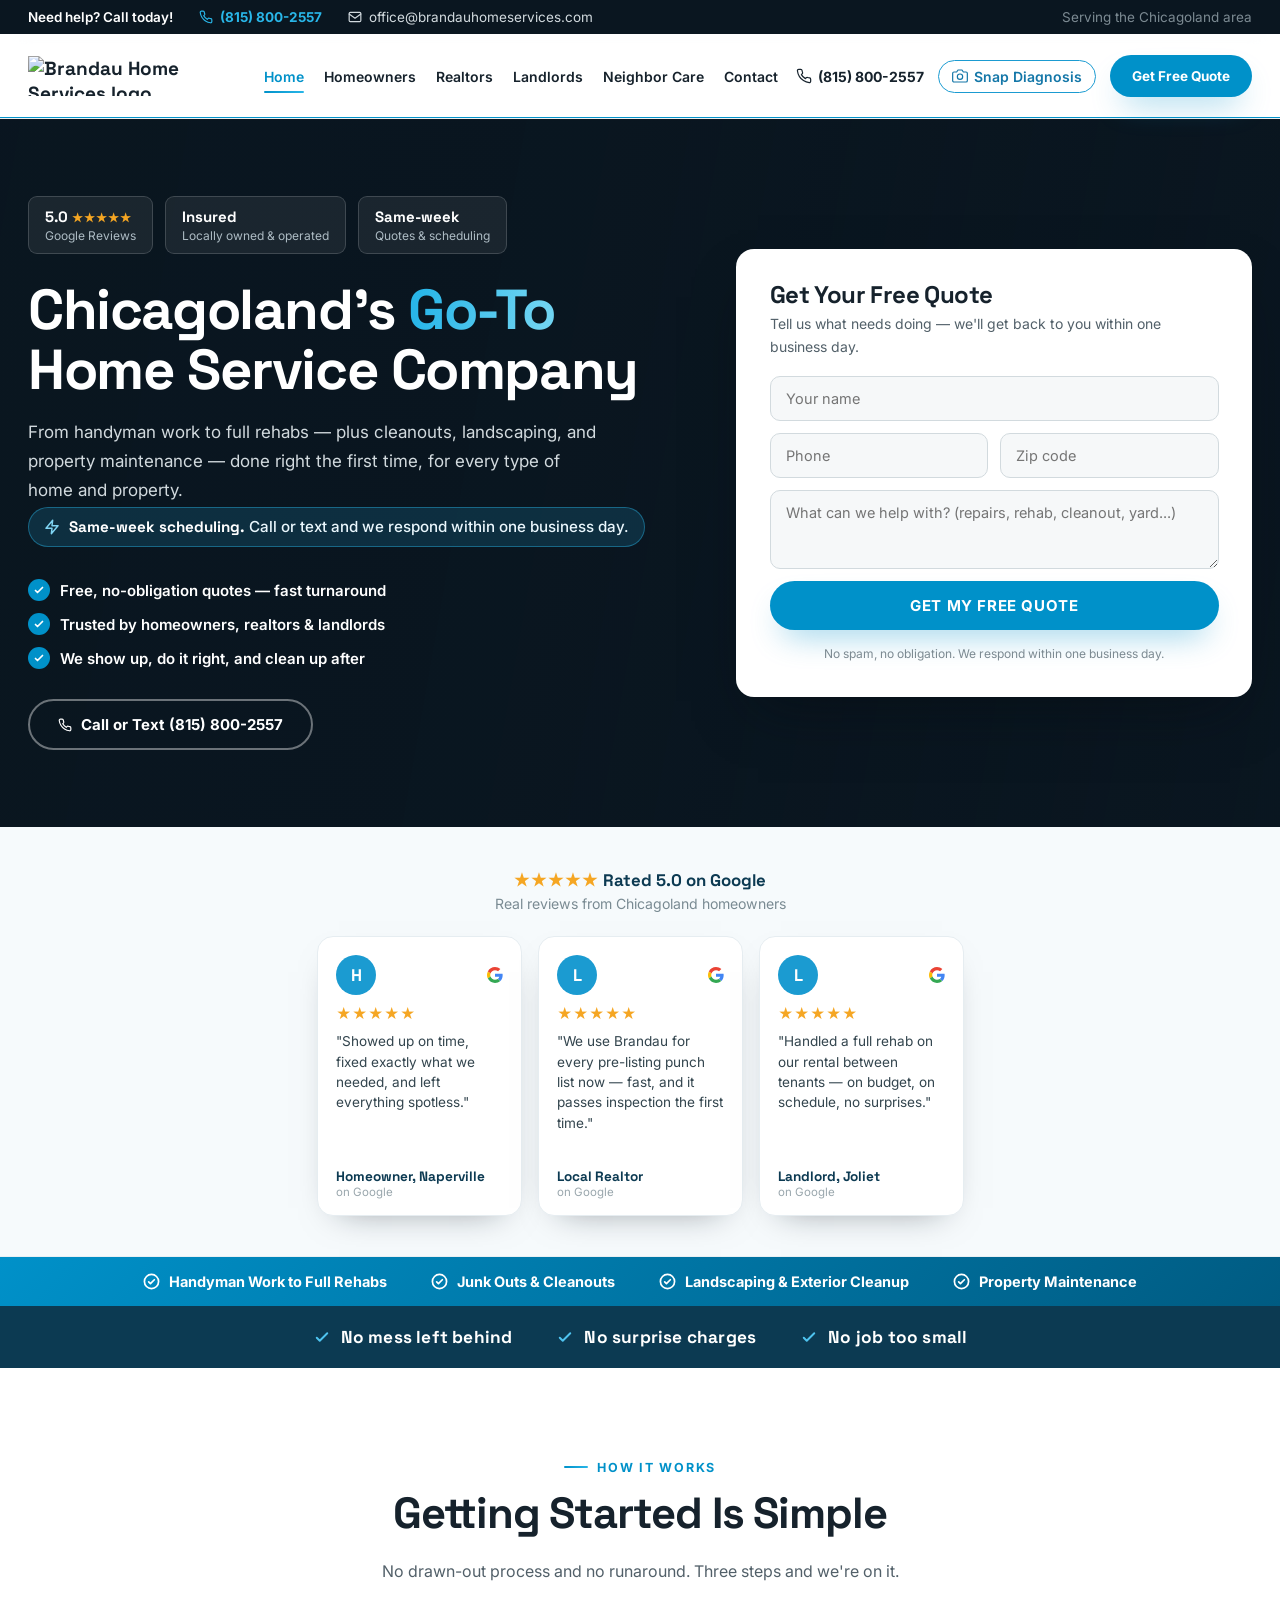
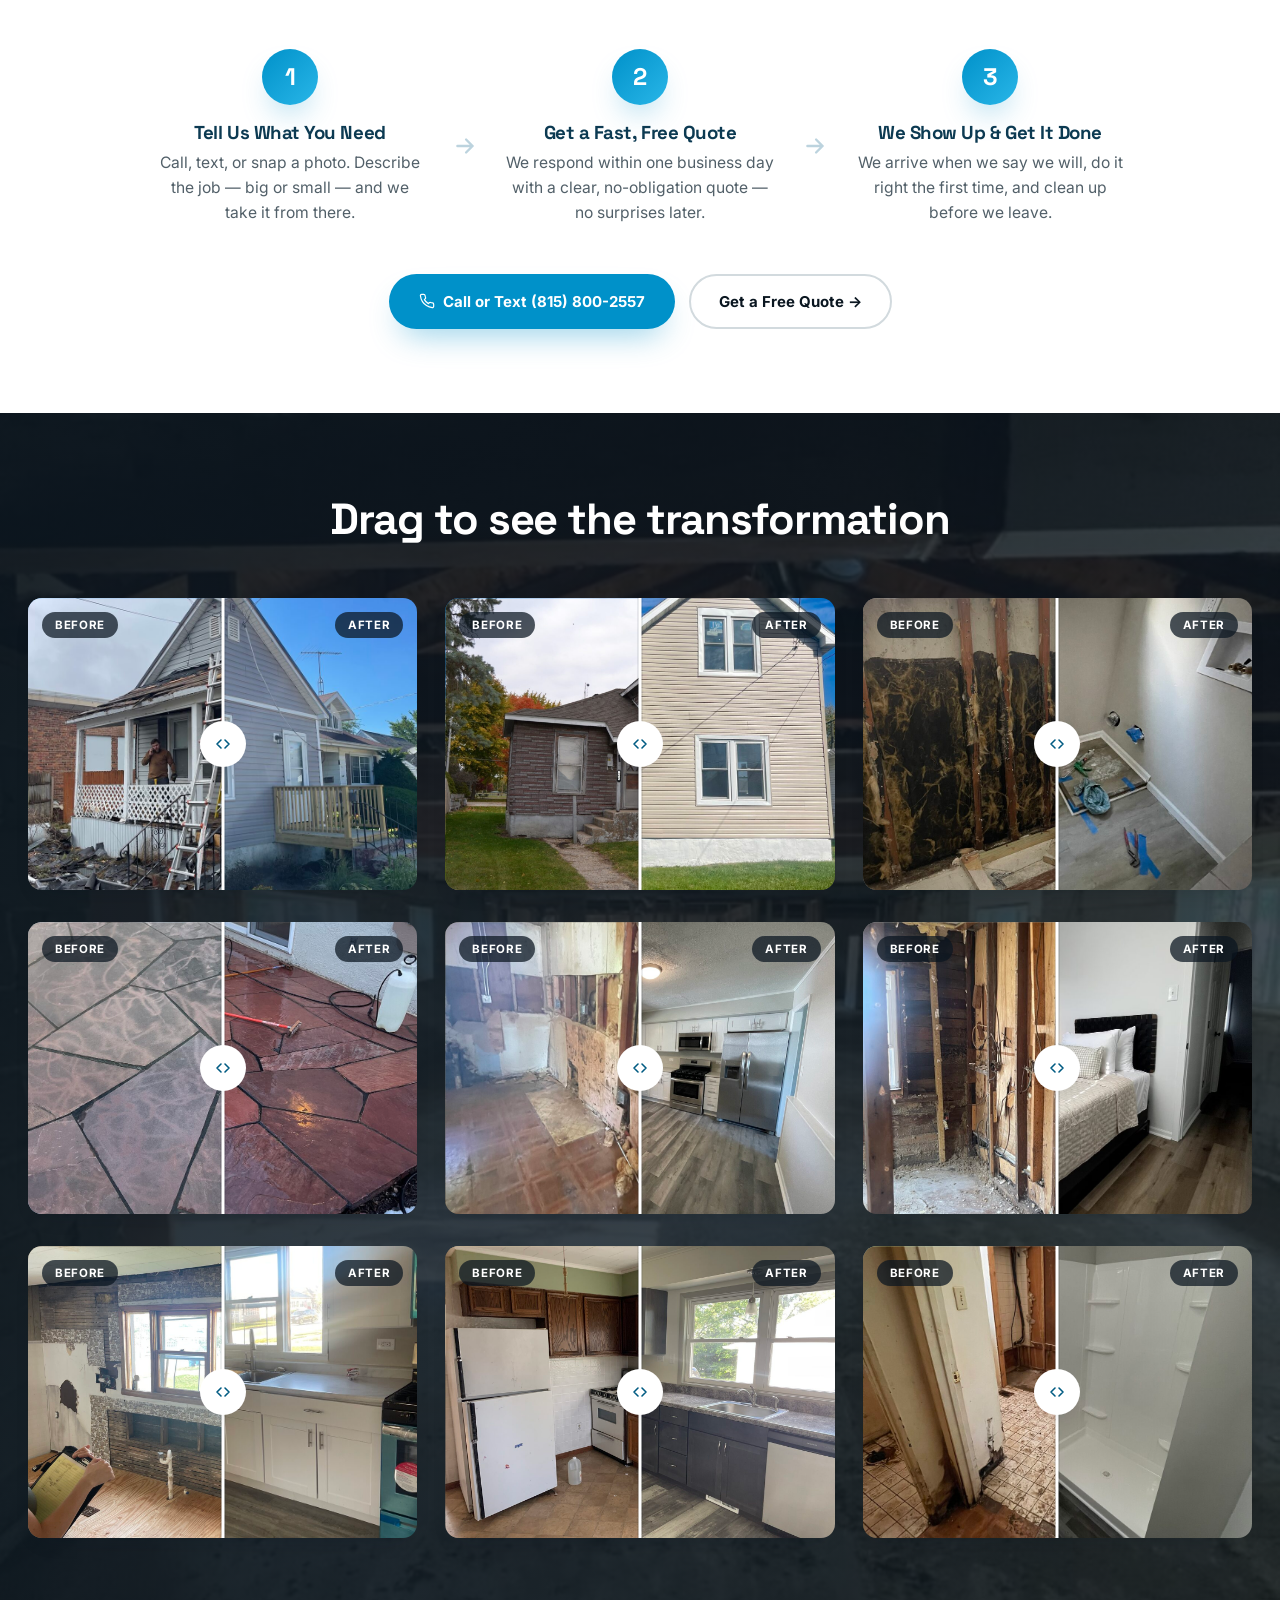
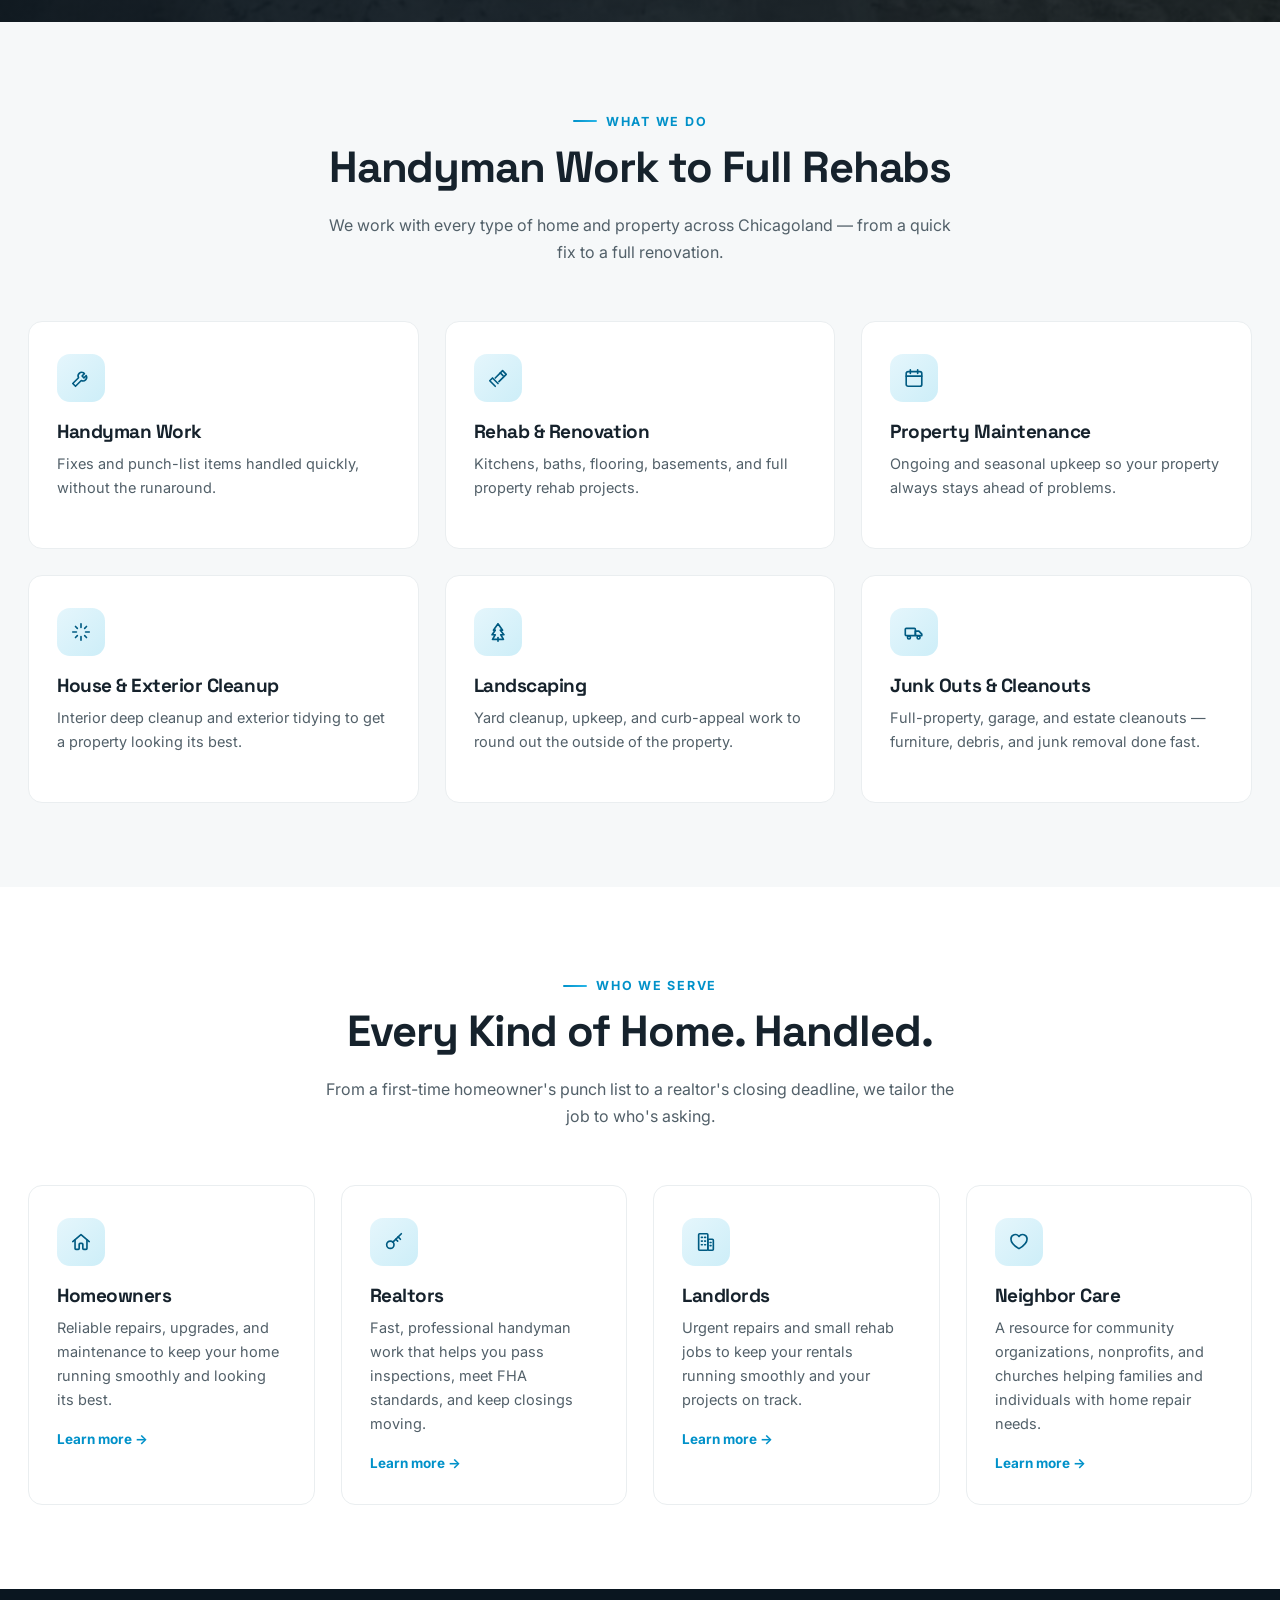
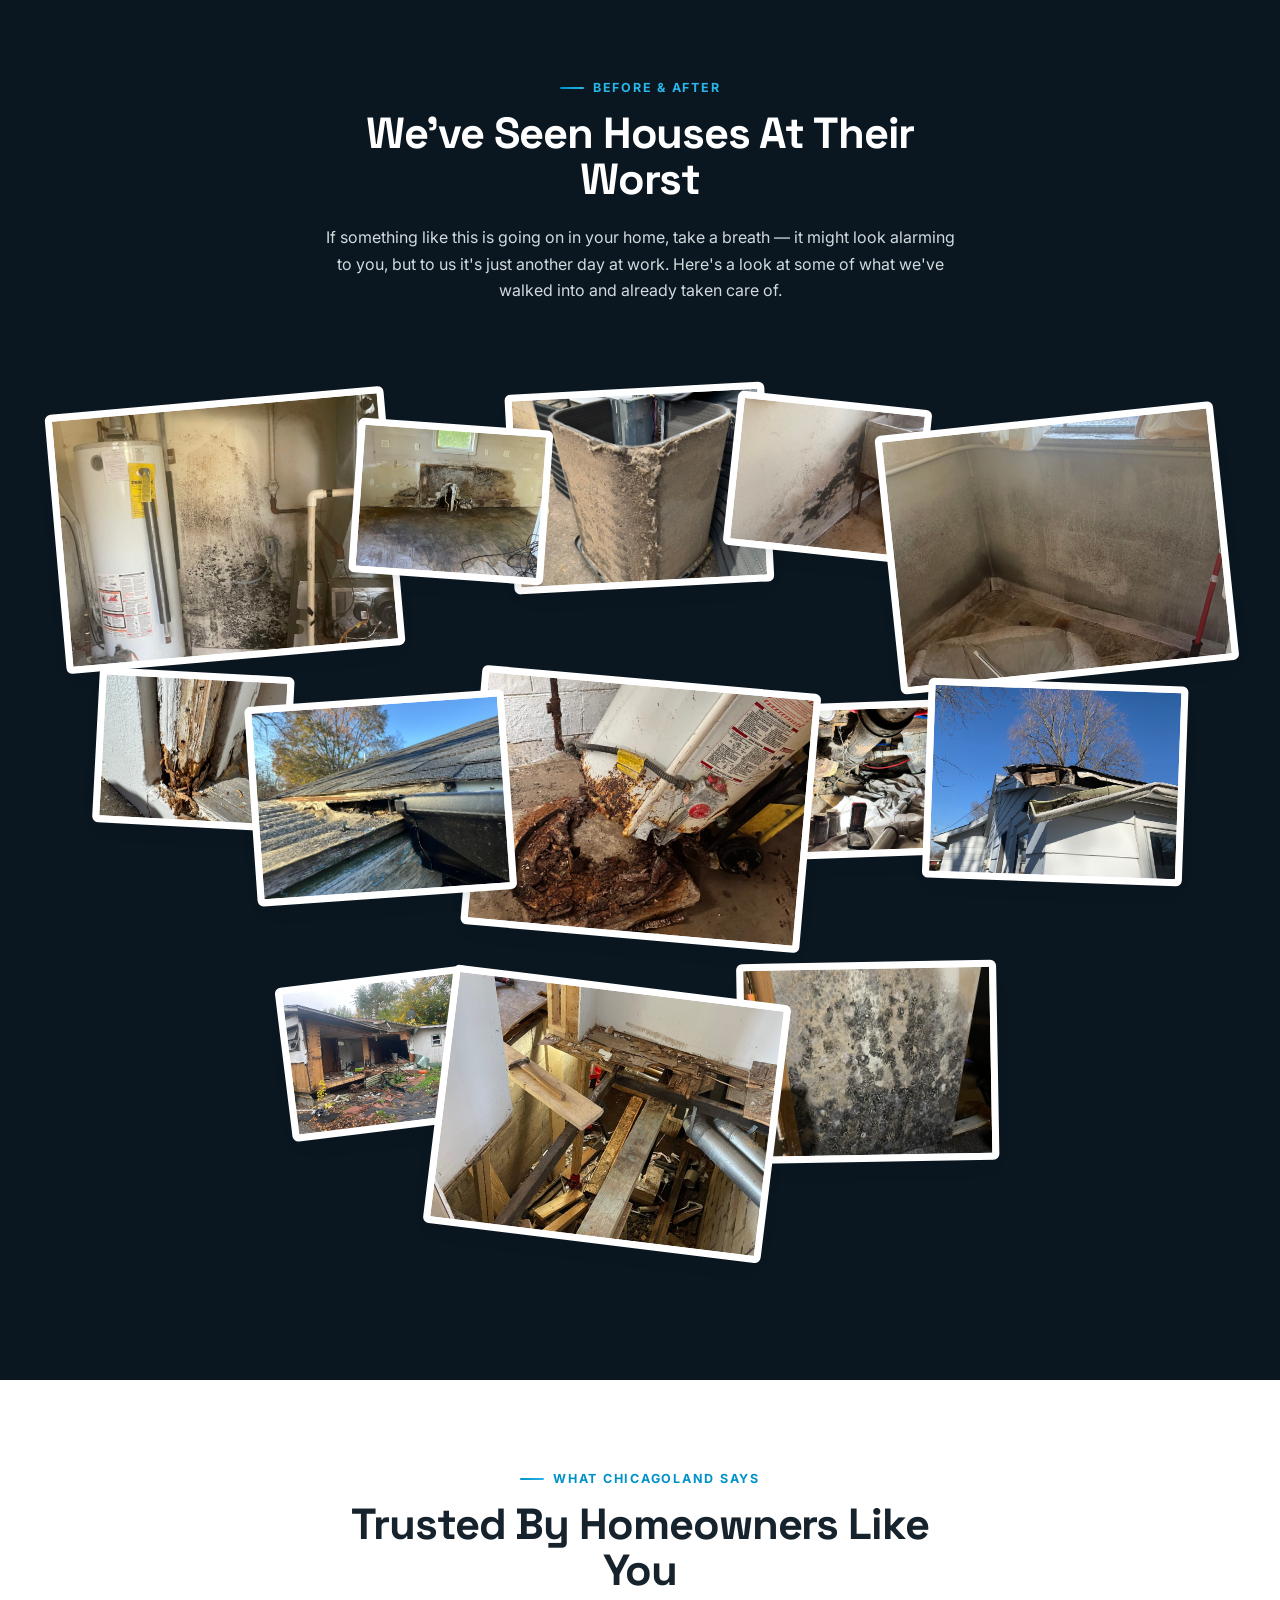
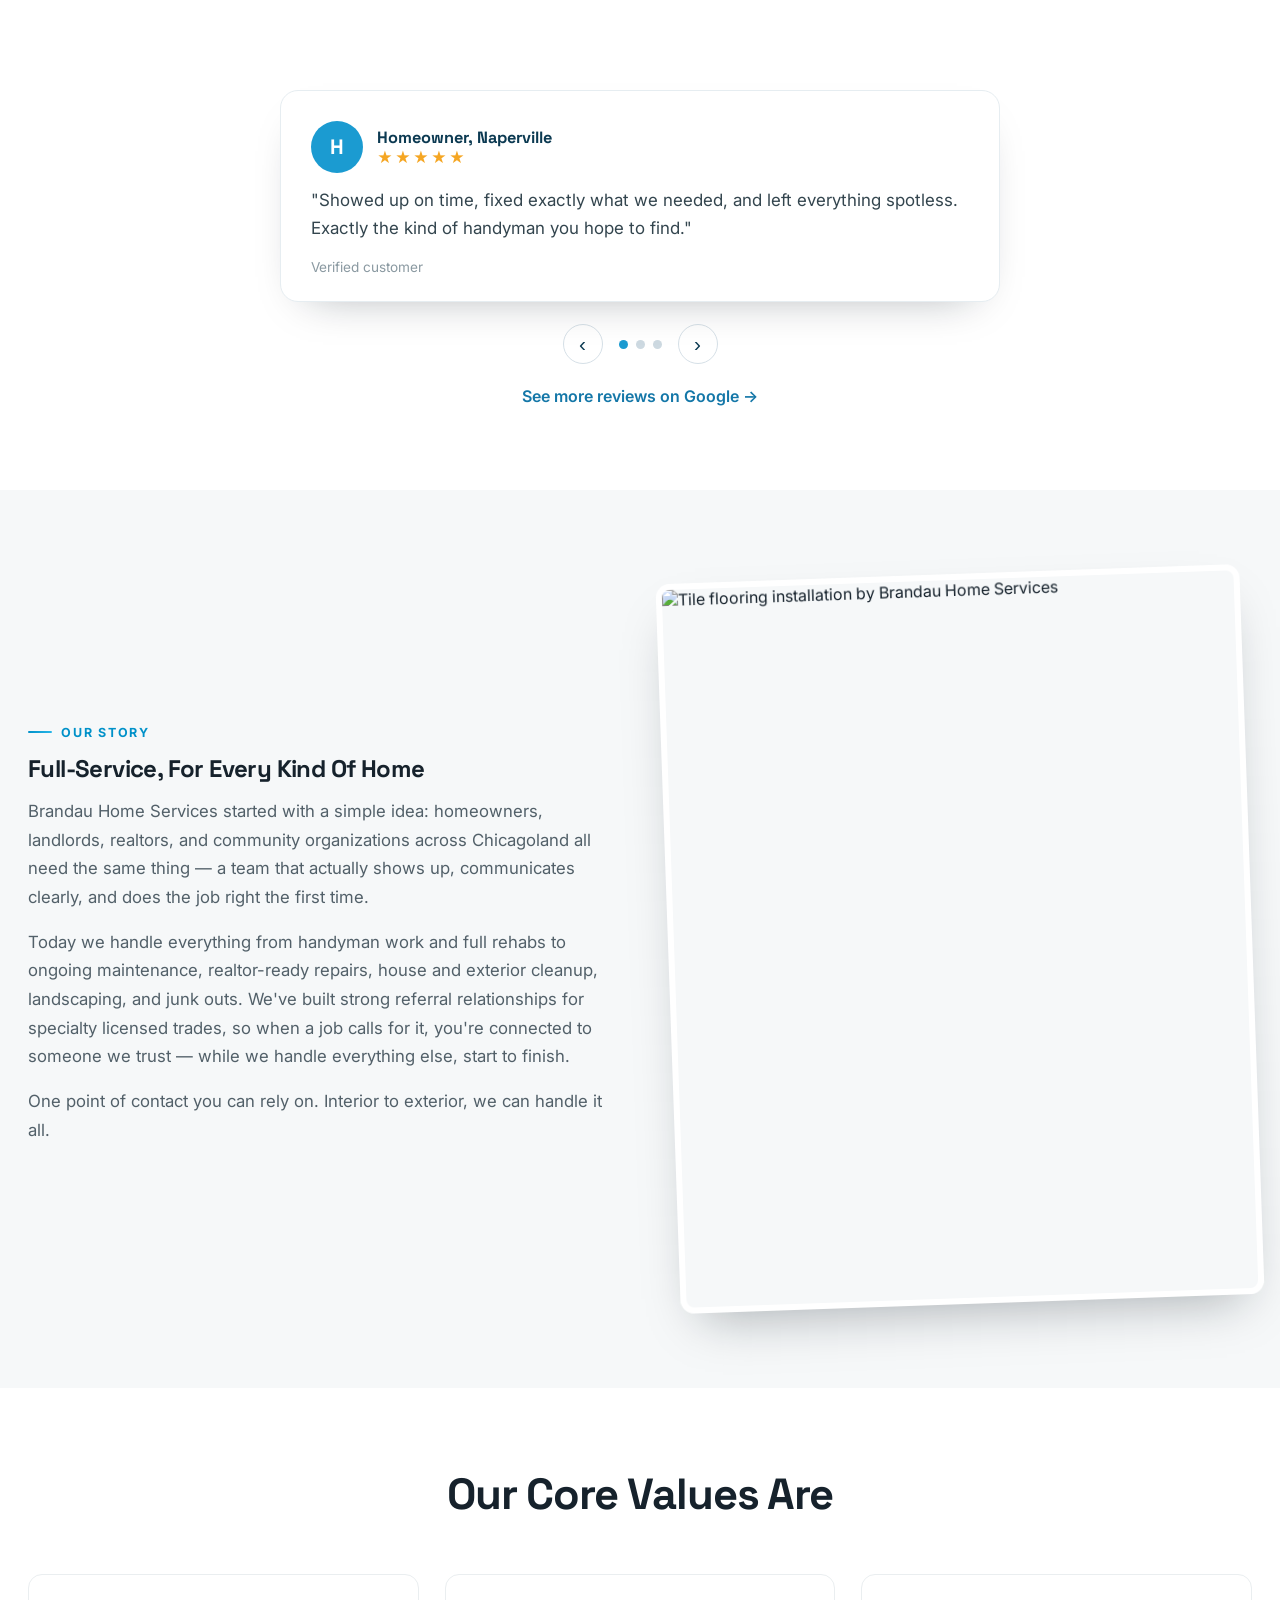
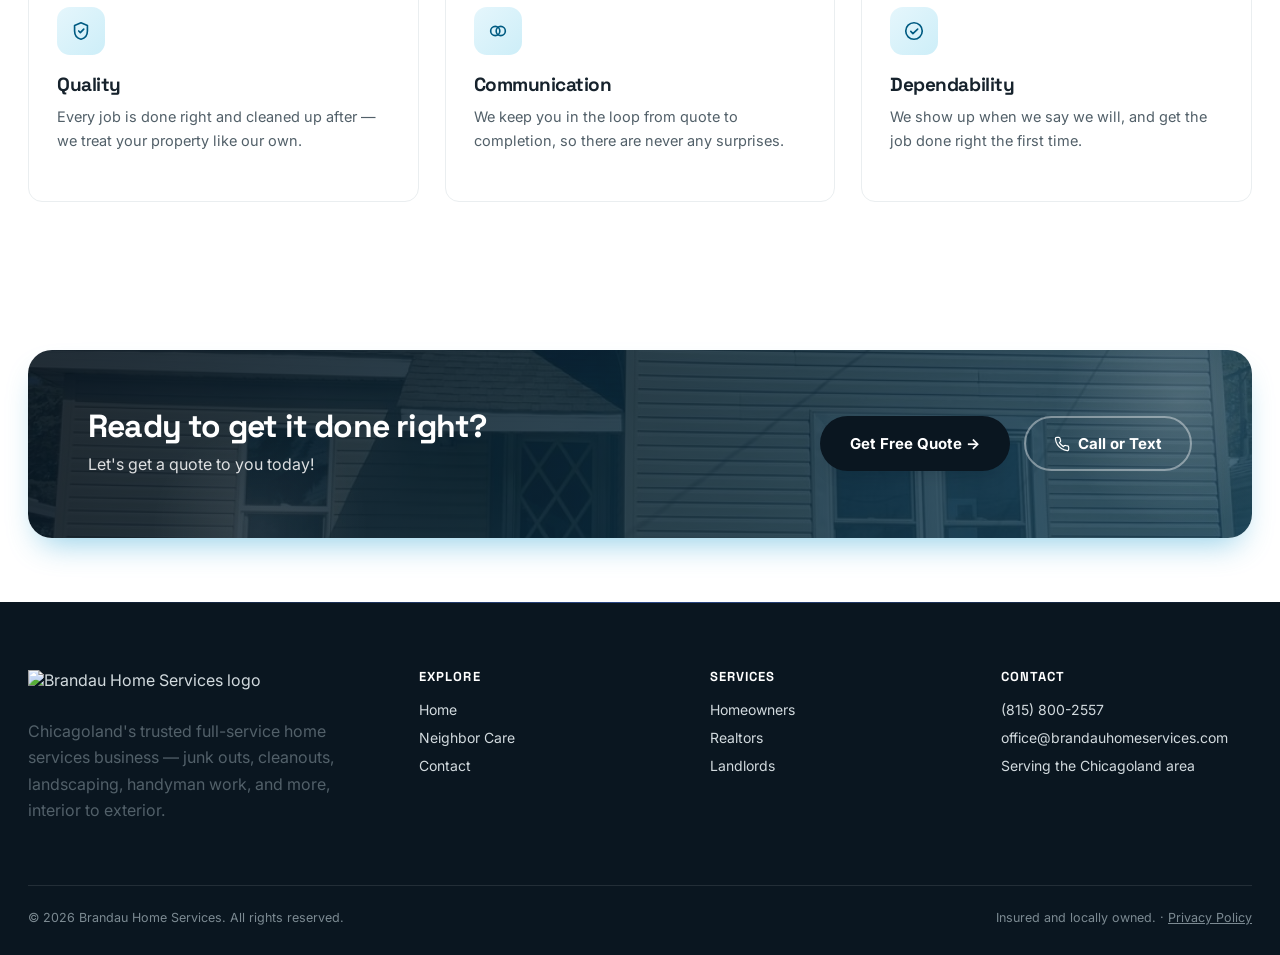
==== index.html @ 88114af6 "Add analytics + cookie consent + privacy policy; trim address PII" ====
<!doctype html>
<html lang="en">
<head>
<meta charset="UTF-8">
<meta name="viewport" content="width=device-width, initial-scale=1.0">
<title>Brandau Home Services | Chicagoland's Go-To Home Service Company</title>
<meta name="description" content="Handyman work to full rehabs, house and exterior cleanup, landscaping, junk outs, and property maintenance across Chicagoland — book a free quote today.">
<link rel="icon" href="images/favicon.ico" sizes="any">
<link rel="icon" href="images/favicon.svg" type="image/svg+xml">
<link rel="apple-touch-icon" href="images/apple-touch-icon.png">
<link rel="canonical" href="https://brandauhomeservices.com/index.html">

<meta property="og:type" content="website">
<meta property="og:site_name" content="Brandau Home Services">
<meta property="og:title" content="Brandau Home Services | Chicagoland's Go-To Home Service Company">
<meta property="og:description" content="Handyman work to full rehabs, house and exterior cleanup, landscaping, junk outs, and property maintenance across Chicagoland — book a free quote today.">
<meta property="og:image" content="https://brandauhomeservices.com/images/exteriorsiding-after.jpg">
<meta property="og:url" content="https://brandauhomeservices.com/index.html">
<meta name="twitter:card" content="summary_large_image">
<meta name="twitter:title" content="Brandau Home Services | Chicagoland's Go-To Home Service Company">
<meta name="twitter:description" content="Handyman work to full rehabs, house and exterior cleanup, landscaping, junk outs, and property maintenance across Chicagoland — book a free quote today.">
<meta name="twitter:image" content="https://brandauhomeservices.com/images/exteriorsiding-after.jpg">
<link rel="preconnect" href="https://fonts.googleapis.com">
<link href="https://fonts.googleapis.com/css2?family=Space+Grotesk:wght@500;700&family=Inter:wght@400;500;600;700&display=swap" rel="stylesheet">
<link rel="stylesheet" href="styles.css">
<script src="analytics.js"></script>
<script type="application/ld+json">
{
  "@context": "https://schema.org",
  "@type": "HomeAndConstructionBusiness",
  "name": "Brandau Home Services",
  "image": "https://brandauhomeservices.com/images/exteriorsiding-after.jpg",
  "url": "https://brandauhomeservices.com/",
  "telephone": "+18158002557",
  "email": "office@brandauhomeservices.com",
  "areaServed": {
    "@type": "Place",
    "name": "Chicagoland, Illinois"
  },
  "address": {
    "@type": "PostalAddress",
    "addressRegion": "IL",
    "addressCountry": "US"
  },
  "priceRange": "$$"
}
</script>
</head>
<body>

<div class="topbar">
  <div class="container">
    <span class="topbar-note">Need help? Call today!</span>
    <a href="tel:8158002557" class="topbar-phone"><svg width="14" height="14" viewBox="0 0 24 24" fill="none" stroke="currentColor" stroke-width="2" stroke-linecap="round" stroke-linejoin="round" style="flex:none"><path d="M22 16.92v3a2 2 0 0 1-2.18 2 19.79 19.79 0 0 1-8.63-3.07 19.5 19.5 0 0 1-6-6 19.79 19.79 0 0 1-3.07-8.67A2 2 0 0 1 4.11 2h3a2 2 0 0 1 2 1.72c.127.96.361 1.903.7 2.81a2 2 0 0 1-.45 2.11L8.09 9.91a16 16 0 0 0 6 6l1.27-1.27a2 2 0 0 1 2.11-.45c.907.339 1.85.573 2.81.7A2 2 0 0 1 22 16.92z"/></svg>(815) 800-2557</a>
    <a href="mailto:office@brandauhomeservices.com" class="topbar-mail"><svg width="14" height="14" viewBox="0 0 24 24" fill="none" stroke="currentColor" stroke-width="2" stroke-linecap="round" stroke-linejoin="round" style="flex:none"><rect x="2" y="4" width="20" height="16" rx="2"/><path d="m2 7 10 7 10-7"/></svg>office@brandauhomeservices.com</a>
    <span class="topbar-area">Serving the Chicagoland area</span>
  </div>
</div>

<header class="site-header">
  <div class="container">
    <a href="index.html" class="brand">
      <img src="https://images.squarespace-cdn.com/content/v1/68ae61301c68f653941afa50/17b04d4c-f9a6-4a3e-90db-281ad67f8ed3/BrandauHS_logo-02.jpg?format=1500w" alt="Brandau Home Services logo">
    </a>
    <nav class="nav">
      <a href="index.html" class="active">Home</a>
      <a href="homeowners.html">Homeowners</a>
      <a href="realtors.html">Realtors</a>
      <a href="landlords.html">Landlords</a>
      <a href="community.html">Neighbor Care</a>
      <a href="contact.html">Contact</a>
    </nav>
    <div class="header-cta">
      <a href="tel:8158002557" class="header-phone"><svg width="16" height="16" viewBox="0 0 24 24" fill="none" stroke="currentColor" stroke-width="1.8" stroke-linecap="round" stroke-linejoin="round" style="flex:none"><path d="M22 16.92v3a2 2 0 0 1-2.18 2 19.79 19.79 0 0 1-8.63-3.07 19.5 19.5 0 0 1-6-6 19.79 19.79 0 0 1-3.07-8.67A2 2 0 0 1 4.11 2h3a2 2 0 0 1 2 1.72c.127.96.361 1.903.7 2.81a2 2 0 0 1-.45 2.11L8.09 9.91a16 16 0 0 0 6 6l1.27-1.27a2 2 0 0 1 2.11-.45c.907.339 1.85.573 2.81.7A2 2 0 0 1 22 16.92z"/></svg> <span>(815) 800-2557</span></a>
      <a href="snap-diagnosis.html" class="header-snap" aria-label="Snap Diagnosis — free AI photo check"><svg width="16" height="16" viewBox="0 0 24 24" fill="none" stroke="currentColor" stroke-width="1.8" stroke-linecap="round" stroke-linejoin="round" style="flex:none"><path d="M23 19a2 2 0 0 1-2 2H3a2 2 0 0 1-2-2V8a2 2 0 0 1 2-2h4l2-3h6l2 3h4a2 2 0 0 1 2 2z"/><circle cx="12" cy="13" r="4"/></svg><span>Snap Diagnosis</span></a>
      <a href="contact.html" class="btn btn-primary btn-sm">Get Free Quote</a>
    </div>
    <button class="nav-toggle" aria-label="Toggle menu" aria-expanded="false">
      <svg width="24" height="24" viewBox="0 0 24 24" fill="none" stroke="currentColor" stroke-width="2" stroke-linecap="round" stroke-linejoin="round"><line x1="3" y1="6" x2="21" y2="6"/><line x1="3" y1="12" x2="21" y2="12"/><line x1="3" y1="18" x2="21" y2="18"/></svg>
    </button>
  </div>
</header>

<section class="trust-hero">
  <img class="trust-hero-bg" src="https://images.squarespace-cdn.com/content/v1/68ae61301c68f653941afa50/c818ea0d-97ae-4b14-a8fc-9c5c4af663c9/IMG_0315.jpeg" alt="" aria-hidden="true">
  <div class="trust-hero-shade"></div>
  <div class="container">
    <div>
      <div class="trust-badges hero-anim" style="animation-delay:.1s">
        <a class="trust-badge trust-badge--link" href="https://g.page/r/CXRDToaMkE_PEAE/review" target="_blank" rel="noopener"><strong>5.0 <span class="stars">★★★★★</span></strong><span>Google Reviews</span></a>
        <span class="trust-badge"><strong>Insured</strong><span>Locally owned &amp; operated</span></span>
        <span class="trust-badge"><strong>Same-week</strong><span>Quotes &amp; scheduling</span></span>
      </div>
      <h1 class="hero-anim" style="animation-delay:.25s">Chicagoland's <span class="accent">Go-To</span> Home Service Company</h1>
      <p class="hero-sub hero-anim" style="animation-delay:.4s">From handyman work to full rehabs — plus cleanouts, landscaping, and property maintenance — done right the first time, for every type of home and property.</p>
      <div class="hero-speed hero-anim" style="animation-delay:.5s"><svg width="16" height="16" viewBox="0 0 24 24" fill="none" stroke="currentColor" stroke-width="2.2" stroke-linecap="round" stroke-linejoin="round"><path d="M13 2 3 14h9l-1 8 10-12h-9z"/></svg><span><strong>Same-week scheduling.</strong> Call or text and we respond within one business day.</span></div>
      <div class="trust-checks hero-anim" style="animation-delay:.55s">
        <div><span class="trust-check-icon"><svg width="12" height="12" viewBox="0 0 24 24" fill="none" stroke="#fff" stroke-width="3.4" stroke-linecap="round" stroke-linejoin="round"><path d="m5 13 4 4L19 7"/></svg></span>Free, no-obligation quotes — fast turnaround</div>
        <div><span class="trust-check-icon"><svg width="12" height="12" viewBox="0 0 24 24" fill="none" stroke="#fff" stroke-width="3.4" stroke-linecap="round" stroke-linejoin="round"><path d="m5 13 4 4L19 7"/></svg></span>Trusted by homeowners, realtors &amp; landlords</div>
        <div><span class="trust-check-icon"><svg width="12" height="12" viewBox="0 0 24 24" fill="none" stroke="#fff" stroke-width="3.4" stroke-linecap="round" stroke-linejoin="round"><path d="m5 13 4 4L19 7"/></svg></span>We show up, do it right, and clean up after</div>
      </div>
      <a href="tel:8158002557" class="trust-call hero-anim" style="animation-delay:.7s"><svg width="14" height="14" viewBox="0 0 24 24" fill="none" stroke="currentColor" stroke-width="2" stroke-linecap="round" stroke-linejoin="round" style="flex:none"><path d="M22 16.92v3a2 2 0 0 1-2.18 2 19.79 19.79 0 0 1-8.63-3.07 19.5 19.5 0 0 1-6-6 19.79 19.79 0 0 1-3.07-8.67A2 2 0 0 1 4.11 2h3a2 2 0 0 1 2 1.72c.127.96.361 1.903.7 2.81a2 2 0 0 1-.45 2.11L8.09 9.91a16 16 0 0 0 6 6l1.27-1.27a2 2 0 0 1 2.11-.45c.907.339 1.85.573 2.81.7A2 2 0 0 1 22 16.92z"/></svg> Call or Text (815) 800-2557</a>
    </div>
    <form class="quote-form hero-anim" style="animation-delay:.5s" action="https://formspree.io/f/mykrdpyb" method="POST">
          <input type="hidden" name="_subject" value="New Free Quote Request — Website (Homepage)">
          <input type="text" name="_gotcha" tabindex="-1" autocomplete="off" style="position:absolute;left:-9999px;" aria-hidden="true">
      <h2>Get Your Free Quote</h2>
      <p class="lede">Tell us what needs doing — we'll get back to you within one business day.</p>
      <div class="fields">
        <input type="text" name="name" placeholder="Your name" aria-label="Your name" required>
        <div class="row2">
          <input type="tel" name="phone" placeholder="Phone" aria-label="Phone" required>
          <input type="text" name="zip" placeholder="Zip code" aria-label="Zip code">
        </div>
        <textarea rows="3" name="message" placeholder="What can we help with? (repairs, rehab, cleanout, yard...)" aria-label="What can we help with?"></textarea>
        <button type="submit" class="quote-submit">GET MY FREE QUOTE</button>
        <p class="fine">No spam, no obligation. We respond within one business day.</p>
      </div>
    </form>
  </div>
</section>

<section class="rev-strip">
  <div class="container">
    <div class="rev-strip-label"><span class="stars">★★★★★</span> Rated 5.0 on Google</div>
    <div class="rev-strip-sub">Real reviews from Chicagoland homeowners</div>
    <div class="rev-deck" id="rev-deck"></div>
  </div>
</section>

<style>
.rev-strip{padding:42px 0 40px;background:#f6fafc;border-bottom:1px solid #e9eff3;}
.rev-strip-label{text-align:center;font-family:'Space Grotesk',sans-serif;font-weight:700;color:#0C3A52;font-size:1.05rem;margin:0;}
.rev-strip-label .stars{color:#f5a623;letter-spacing:2px;}
.rev-strip-sub{text-align:center;color:#7a8b93;font-size:.88rem;margin:4px 0 24px;}
.rev-deck{display:flex;gap:16px;justify-content:center;flex-wrap:wrap;}
.rev-card{width:205px;height:280px;perspective:900px;}
.rev-card-inner{position:relative;width:100%;height:100%;background:#fff;border:1px solid #e6edf1;border-radius:16px;box-shadow:0 14px 34px -22px rgba(10,22,32,.5);padding:18px 18px 16px;display:flex;flex-direction:column;transform-style:preserve-3d;transition:transform .4s ease;}
.rev-card.is-flip .rev-card-inner{transform:rotateY(90deg);}
.rev-c-top{display:flex;align-items:center;justify-content:space-between;margin-bottom:10px;}
.rev-c-av{width:40px;height:40px;border-radius:50%;display:flex;align-items:center;justify-content:center;background:#1B9BD1;color:#fff;font-family:'Space Grotesk',sans-serif;font-weight:700;font-size:1.05rem;flex:none;}
.rev-c-stars{color:#f5a623;letter-spacing:1px;font-size:.92rem;margin-bottom:8px;}
.rev-c-text{color:#33454e;font-size:.85rem;line-height:1.5;margin:0;flex:1;overflow:hidden;display:-webkit-box;-webkit-line-clamp:6;-webkit-box-orient:vertical;}
.rev-c-foot{margin-top:10px;}
.rev-c-name{font-family:'Space Grotesk',sans-serif;font-weight:700;color:#0C3A52;font-size:.85rem;white-space:nowrap;overflow:hidden;text-overflow:ellipsis;}
.rev-c-when{color:#9aa7ad;font-size:.72rem;}
@media(max-width:560px){.rev-card{width:150px;height:236px;} .rev-c-text{-webkit-line-clamp:5;font-size:.8rem;}}
</style>

<script>
(function(){
  var REVIEWS_ENDPOINT = "https://brandau-reviews.office-4fb.workers.dev";
  var deck = document.getElementById('rev-deck');
  if(!deck) return;
  var GLOGO='<svg width="16" height="16" viewBox="0 0 48 48" aria-label="Google"><path fill="#EA4335" d="M24 9.5c3.54 0 6.71 1.22 9.21 3.6l6.85-6.85C35.9 2.38 30.47 0 24 0 14.62 0 6.51 5.38 2.56 13.22l7.98 6.19C12.43 13.72 17.74 9.5 24 9.5z"/><path fill="#4285F4" d="M46.98 24.55c0-1.57-.15-3.09-.38-4.55H24v9.02h12.94c-.58 2.96-2.26 5.48-4.78 7.18l7.73 6c4.51-4.18 7.09-10.36 7.09-17.65z"/><path fill="#FBBC05" d="M10.53 28.59c-.48-1.45-.76-2.99-.76-4.59s.27-3.14.76-4.59l-7.98-6.19C.92 16.46 0 20.12 0 24c0 3.88.92 7.54 2.56 10.78l7.97-6.19z"/><path fill="#34A853" d="M24 48c6.48 0 11.93-2.13 15.89-5.81l-7.73-6c-2.15 1.45-4.92 2.3-8.16 2.3-6.26 0-11.57-4.22-13.47-9.91l-7.98 6.19C6.51 42.62 14.62 48 24 48z"/></svg>';
  function esc(s){return (s==null?'':String(s)).replace(/&/g,'&amp;').replace(/</g,'&lt;').replace(/>/g,'&gt;');}
  function starStr(n){n=Math.max(0,Math.min(5,Math.round(n||5)));return '★★★★★'.slice(0,n)+'☆☆☆☆☆'.slice(0,5-n);}
  function content(r){
    var init=(r.author||'G').trim().charAt(0).toUpperCase();
    return '<div class="rev-c-top"><div class="rev-c-av">'+esc(init)+'</div>'+GLOGO+'</div>'+
      '<div class="rev-c-stars">'+starStr(r.rating)+'</div>'+
      '<p class="rev-c-text">"'+esc(r.text)+'"</p>'+
      '<div class="rev-c-foot"><div class="rev-c-name">'+esc(r.author)+'</div>'+
      '<div class="rev-c-when">'+(r.when?esc(r.when)+' &middot; ':'')+'on Google</div></div>';
  }
  var FALLBACK=[
    {author:'Homeowner, Naperville',rating:5,text:'Showed up on time, fixed exactly what we needed, and left everything spotless.',when:''},
    {author:'Local Realtor',rating:5,text:'We use Brandau for every pre-listing punch list now — fast, and it passes inspection the first time.',when:''},
    {author:'Landlord, Joliet',rating:5,text:'Handled a full rehab on our rental between tenants — on budget, on schedule, no surprises.',when:''}
  ];
  var reviews=[], cards=[], pos=[], turn=0, timer=null;

  function build(){
    deck.innerHTML='';
    cards=[]; pos=[];
    var n=Math.min(3, reviews.length);
    for(var i=0;i<n;i++){
      var c=document.createElement('div'); c.className='rev-card';
      c.innerHTML='<div class="rev-card-inner">'+content(reviews[i])+'</div>';
      deck.appendChild(c); cards.push(c); pos.push(i);
    }
    if(reviews.length>cards.length){
      if(timer) clearInterval(timer);
      timer=setInterval(tick, 2800);
    }
  }
  function tick(){
    var ci=turn % cards.length; turn++;
    var card=cards[ci], inner=card.querySelector('.rev-card-inner');
    card.classList.add('is-flip');
    setTimeout(function(){
      pos[ci]=(pos[ci]+cards.length)%reviews.length;
      inner.innerHTML=content(reviews[pos[ci]]);
      card.classList.remove('is-flip');
    },420);
  }

  fetch(REVIEWS_ENDPOINT).then(function(r){return r.json();}).then(function(d){
    reviews=(d&&d.reviews&&d.reviews.length)?d.reviews:FALLBACK;
    build();
  }).catch(function(){ reviews=FALLBACK; build(); });
})();
</script>

<div class="services-strip">
  <div class="container">
    <span><svg width="17" height="17" viewBox="0 0 24 24" fill="none" stroke="currentColor" stroke-width="2.4" stroke-linecap="round" stroke-linejoin="round" style="flex:none"><circle cx="12" cy="12" r="10"/><path d="m8 12.5 2.5 2.5L16 9.5"/></svg>Handyman Work to Full Rehabs</span>
    <span><svg width="17" height="17" viewBox="0 0 24 24" fill="none" stroke="currentColor" stroke-width="2.4" stroke-linecap="round" stroke-linejoin="round" style="flex:none"><circle cx="12" cy="12" r="10"/><path d="m8 12.5 2.5 2.5L16 9.5"/></svg>Junk Outs &amp; Cleanouts</span>
    <span><svg width="17" height="17" viewBox="0 0 24 24" fill="none" stroke="currentColor" stroke-width="2.4" stroke-linecap="round" stroke-linejoin="round" style="flex:none"><circle cx="12" cy="12" r="10"/><path d="m8 12.5 2.5 2.5L16 9.5"/></svg>Landscaping &amp; Exterior Cleanup</span>
    <span><svg width="17" height="17" viewBox="0 0 24 24" fill="none" stroke="currentColor" stroke-width="2.4" stroke-linecap="round" stroke-linejoin="round" style="flex:none"><circle cx="12" cy="12" r="10"/><path d="m8 12.5 2.5 2.5L16 9.5"/></svg>Property Maintenance</span>
  </div>
</div>

<div class="reassure-band">
  <div class="container">
    <span class="reassure-item"><svg width="18" height="18" viewBox="0 0 24 24" fill="none" stroke="currentColor" stroke-width="2.6" stroke-linecap="round" stroke-linejoin="round"><path d="m5 13 4 4L19 7"/></svg>No mess left behind</span>
    <span class="reassure-item"><svg width="18" height="18" viewBox="0 0 24 24" fill="none" stroke="currentColor" stroke-width="2.6" stroke-linecap="round" stroke-linejoin="round"><path d="m5 13 4 4L19 7"/></svg>No surprise charges</span>
    <span class="reassure-item"><svg width="18" height="18" viewBox="0 0 24 24" fill="none" stroke="currentColor" stroke-width="2.6" stroke-linecap="round" stroke-linejoin="round"><path d="m5 13 4 4L19 7"/></svg>No job too small</span>
  </div>
</div>

<section class="section howit">
  <div class="container">
    <div class="section-head center">
      <div class="eyebrow" style="justify-content:center;">How It Works</div>
      <h2>Getting Started Is Simple</h2>
      <p>No drawn-out process and no runaround. Three steps and we're on it.</p>
    </div>
    <div class="howit-steps">
      <div class="howit-step">
        <div class="howit-num">1</div>
        <h3>Tell Us What You Need</h3>
        <p>Call, text, or snap a photo. Describe the job — big or small — and we take it from there.</p>
      </div>
      <div class="howit-arrow"><svg width="26" height="26" viewBox="0 0 24 24" fill="none" stroke="currentColor" stroke-width="2.2" stroke-linecap="round" stroke-linejoin="round"><path d="M5 12h14M13 6l6 6-6 6"/></svg></div>
      <div class="howit-step">
        <div class="howit-num">2</div>
        <h3>Get a Fast, Free Quote</h3>
        <p>We respond within one business day with a clear, no-obligation quote — no surprises later.</p>
      </div>
      <div class="howit-arrow"><svg width="26" height="26" viewBox="0 0 24 24" fill="none" stroke="currentColor" stroke-width="2.2" stroke-linecap="round" stroke-linejoin="round"><path d="M5 12h14M13 6l6 6-6 6"/></svg></div>
      <div class="howit-step">
        <div class="howit-num">3</div>
        <h3>We Show Up &amp; Get It Done</h3>
        <p>We arrive when we say we will, do it right the first time, and clean up before we leave.</p>
      </div>
    </div>
    <div class="howit-actions">
      <a href="tel:8158002557" class="btn btn-primary"><svg width="16" height="16" viewBox="0 0 24 24" fill="none" stroke="currentColor" stroke-width="1.8" stroke-linecap="round" stroke-linejoin="round" style="flex:none"><path d="M22 16.92v3a2 2 0 0 1-2.18 2 19.79 19.79 0 0 1-8.63-3.07 19.5 19.5 0 0 1-6-6 19.79 19.79 0 0 1-3.07-8.67A2 2 0 0 1 4.11 2h3a2 2 0 0 1 2 1.72c.127.96.361 1.903.7 2.81a2 2 0 0 1-.45 2.11L8.09 9.91a16 16 0 0 0 6 6l1.27-1.27a2 2 0 0 1 2.11-.45c.907.339 1.85.573 2.81.7A2 2 0 0 1 22 16.92z"/></svg> Call or Text (815) 800-2557</a>
      <a href="contact.html" class="btn btn-outline">Get a Free Quote →</a>
    </div>
  </div>
</section>

<section class="section band-dark">
  <img class="band-photo" src="images/wholehouse-1.jpg" alt="" aria-hidden="true"><div class="band-shade"></div>
  <div class="container">
    <div class="section-head center">
      <h2>Drag to see the transformation</h2>
    </div>
    <div class="ba-stack">
      <div>
        <div class="ba-slider">
          <img class="ba-slider__after" src="images/porch-after.jpg" alt="Porch and siding after repair">
          <div class="ba-slider__before-wrap">
            <img src="images/porch-before.jpg" alt="Rotted porch before tear-off">
          </div>
          <div class="ba-slider__divider"></div>
          <div class="ba-slider__handle">
            <svg width="16" height="16" viewBox="0 0 24 24" fill="none" stroke="currentColor" stroke-width="2.4" stroke-linecap="round" stroke-linejoin="round"><path d="m9 6-6 6 6 6M15 6l6 6-6 6"/></svg>
          </div>
          <span class="ba-slider__tag ba-slider__tag--before">Before</span>
          <span class="ba-slider__tag ba-slider__tag--after">After</span>
          <input type="range" class="ba-slider__range" min="0" max="100" value="50" aria-label="Before and after slider">
        </div>
      </div>
      <div>
        <div class="ba-slider">
          <img class="ba-slider__after" src="images/exteriorsiding-after.jpg" alt="Home exterior after new siding">
          <div class="ba-slider__before-wrap">
            <img src="images/exteriorsiding-before.jpg" alt="Home exterior before new siding">
          </div>
          <div class="ba-slider__divider"></div>
          <div class="ba-slider__handle">
            <svg width="16" height="16" viewBox="0 0 24 24" fill="none" stroke="currentColor" stroke-width="2.4" stroke-linecap="round" stroke-linejoin="round"><path d="m9 6-6 6 6 6M15 6l6 6-6 6"/></svg>
          </div>
          <span class="ba-slider__tag ba-slider__tag--before">Before</span>
          <span class="ba-slider__tag ba-slider__tag--after">After</span>
          <input type="range" class="ba-slider__range" min="0" max="100" value="50" aria-label="Before and after slider">
        </div>
      </div>
      <div>
        <div class="ba-slider">
          <img class="ba-slider__after" src="images/foundation-after.jpg" alt="Foundation area after leak repair">
          <div class="ba-slider__before-wrap">
            <img src="images/foundation-before.jpg" alt="Foundation area before leak repair">
          </div>
          <div class="ba-slider__divider"></div>
          <div class="ba-slider__handle">
            <svg width="16" height="16" viewBox="0 0 24 24" fill="none" stroke="currentColor" stroke-width="2.4" stroke-linecap="round" stroke-linejoin="round"><path d="m9 6-6 6 6 6M15 6l6 6-6 6"/></svg>
          </div>
          <span class="ba-slider__tag ba-slider__tag--before">Before</span>
          <span class="ba-slider__tag ba-slider__tag--after">After</span>
          <input type="range" class="ba-slider__range" min="0" max="100" value="50" aria-label="Before and after slider">
        </div>
      </div>
      <div>
        <div class="ba-slider">
          <img class="ba-slider__after" src="images/pressurewash-after.jpg" alt="Patio after pressure washing">
          <div class="ba-slider__before-wrap"><img src="images/pressurewash-before.jpg" alt="Patio before pressure washing"></div>
          <div class="ba-slider__divider"></div>
          <div class="ba-slider__handle"><svg width="16" height="16" viewBox="0 0 24 24" fill="none" stroke="currentColor" stroke-width="2.4" stroke-linecap="round" stroke-linejoin="round"><path d="m9 6-6 6 6 6M15 6l6 6-6 6"/></svg></div>
          <span class="ba-slider__tag ba-slider__tag--before">Before</span>
          <span class="ba-slider__tag ba-slider__tag--after">After</span>
          <input type="range" class="ba-slider__range" min="0" max="100" value="50" aria-label="Before and after slider">
        </div>
      </div>
      <div>
        <div class="ba-slider">
          <img class="ba-slider__after" src="images/kitchen2-after.jpg" alt="Kitchen after remodel">
          <div class="ba-slider__before-wrap"><img src="images/kitchen2-before.jpg" alt="Kitchen before remodel"></div>
          <div class="ba-slider__divider"></div>
          <div class="ba-slider__handle"><svg width="16" height="16" viewBox="0 0 24 24" fill="none" stroke="currentColor" stroke-width="2.4" stroke-linecap="round" stroke-linejoin="round"><path d="m9 6-6 6 6 6M15 6l6 6-6 6"/></svg></div>
          <span class="ba-slider__tag ba-slider__tag--before">Before</span>
          <span class="ba-slider__tag ba-slider__tag--after">After</span>
          <input type="range" class="ba-slider__range" min="0" max="100" value="50" aria-label="Before and after slider">
        </div>
      </div>
      <div>
        <div class="ba-slider">
          <img class="ba-slider__after" src="images/bedroom2-after.jpg" alt="Bedroom after remodel">
          <div class="ba-slider__before-wrap"><img src="images/bedroom2-before.jpg" alt="Bedroom before remodel"></div>
          <div class="ba-slider__divider"></div>
          <div class="ba-slider__handle"><svg width="16" height="16" viewBox="0 0 24 24" fill="none" stroke="currentColor" stroke-width="2.4" stroke-linecap="round" stroke-linejoin="round"><path d="m9 6-6 6 6 6M15 6l6 6-6 6"/></svg></div>
          <span class="ba-slider__tag ba-slider__tag--before">Before</span>
          <span class="ba-slider__tag ba-slider__tag--after">After</span>
          <input type="range" class="ba-slider__range" min="0" max="100" value="50" aria-label="Before and after slider">
        </div>
      </div>
      <div>
        <div class="ba-slider">
          <img class="ba-slider__after" src="images/kitchen3-after.jpg" alt="Rental kitchen after rehab">
          <div class="ba-slider__before-wrap"><img src="images/kitchen3-before.jpg" alt="Rental kitchen before rehab"></div>
          <div class="ba-slider__divider"></div>
          <div class="ba-slider__handle"><svg width="16" height="16" viewBox="0 0 24 24" fill="none" stroke="currentColor" stroke-width="2.4" stroke-linecap="round" stroke-linejoin="round"><path d="m9 6-6 6 6 6M15 6l6 6-6 6"/></svg></div>
          <span class="ba-slider__tag ba-slider__tag--before">Before</span>
          <span class="ba-slider__tag ba-slider__tag--after">After</span>
          <input type="range" class="ba-slider__range" min="0" max="100" value="50" aria-label="Before and after slider">
        </div>
      </div>
      <div>
        <div class="ba-slider">
          <img class="ba-slider__after" src="images/kitchen1-after.jpg" alt="Rental kitchen after remodel">
          <div class="ba-slider__before-wrap"><img src="images/kitchen1-before.jpg" alt="Rental kitchen before remodel"></div>
          <div class="ba-slider__divider"></div>
          <div class="ba-slider__handle"><svg width="16" height="16" viewBox="0 0 24 24" fill="none" stroke="currentColor" stroke-width="2.4" stroke-linecap="round" stroke-linejoin="round"><path d="m9 6-6 6 6 6M15 6l6 6-6 6"/></svg></div>
          <span class="ba-slider__tag ba-slider__tag--before">Before</span>
          <span class="ba-slider__tag ba-slider__tag--after">After</span>
          <input type="range" class="ba-slider__range" min="0" max="100" value="50" aria-label="Before and after slider">
        </div>
      </div>
      <div>
        <div class="ba-slider">
          <img class="ba-slider__after" src="images/bath1-after.jpg" alt="Rental bathroom after remodel">
          <div class="ba-slider__before-wrap"><img src="images/bath1-before.jpg" alt="Rental bathroom before remodel"></div>
          <div class="ba-slider__divider"></div>
          <div class="ba-slider__handle"><svg width="16" height="16" viewBox="0 0 24 24" fill="none" stroke="currentColor" stroke-width="2.4" stroke-linecap="round" stroke-linejoin="round"><path d="m9 6-6 6 6 6M15 6l6 6-6 6"/></svg></div>
          <span class="ba-slider__tag ba-slider__tag--before">Before</span>
          <span class="ba-slider__tag ba-slider__tag--after">After</span>
          <input type="range" class="ba-slider__range" min="0" max="100" value="50" aria-label="Before and after slider">
        </div>
      </div>
    </div>
  </div>
</section>

<section class="section section--gray">
  <div class="container">
    <div class="section-head center">
      <div class="eyebrow" style="justify-content:center;">What We Do</div>
      <h2>Handyman Work to Full Rehabs</h2>
      <p>We work with every type of home and property across Chicagoland — from a quick fix to a full renovation.</p>
    </div>
    <div class="grid grid-3">
      <div class="card">
        <div class="icon-box"><svg width="22" height="22" viewBox="0 0 24 24" fill="none" stroke="currentColor" stroke-width="1.8" stroke-linecap="round" stroke-linejoin="round" style="flex:none"><path d="M14.7 6.3a4 4 0 0 0-5.4 5.4L3 18l3 3 6.3-6.3a4 4 0 0 0 5.4-5.4l-2.5 2.5-2-2 2.5-2.5z"/></svg></div>
        <h3>Handyman Work</h3>
        <p>Fixes and punch-list items handled quickly, without the runaround.</p>
      </div>
      <div class="card">
        <div class="icon-box"><svg width="22" height="22" viewBox="0 0 24 24" fill="none" stroke="currentColor" stroke-width="1.8" stroke-linecap="round" stroke-linejoin="round" style="flex:none"><path d="M9 21 3 15l3-3 6 6"/><path d="m9 12 8-8 4 4-8 8"/><path d="M14.5 6.5 17.5 9.5"/></svg></div>
        <h3>Rehab &amp; Renovation</h3>
        <p>Kitchens, baths, flooring, basements, and full property rehab projects.</p>
      </div>
      <div class="card">
        <div class="icon-box"><svg width="22" height="22" viewBox="0 0 24 24" fill="none" stroke="currentColor" stroke-width="1.8" stroke-linecap="round" stroke-linejoin="round" style="flex:none"><rect x="3.5" y="5" width="17" height="16" rx="2"/><path d="M8 3v4M16 3v4M3.5 10h17"/></svg></div>
        <h3>Property Maintenance</h3>
        <p>Ongoing and seasonal upkeep so your property always stays ahead of problems.</p>
      </div>
      <div class="card">
        <div class="icon-box"><svg width="22" height="22" viewBox="0 0 24 24" fill="none" stroke="currentColor" stroke-width="1.8" stroke-linecap="round" stroke-linejoin="round" style="flex:none"><path d="M12 3v4M12 17v4M3 12h4M17 12h4M6 6l2 2M16 16l2 2M18 6l-2 2M8 16l-2 2"/></svg></div>
        <h3>House &amp; Exterior Cleanup</h3>
        <p>Interior deep cleanup and exterior tidying to get a property looking its best.</p>
      </div>
      <div class="card">
        <div class="icon-box"><svg width="22" height="22" viewBox="0 0 24 24" fill="none" stroke="currentColor" stroke-width="1.8" stroke-linecap="round" stroke-linejoin="round" style="flex:none"><path d="M12 3 7 10h2l-3.5 5H9l-3 5h12l-3-5h3.5L14.5 10H17z"/><path d="M12 18v4"/></svg></div>
        <h3>Landscaping</h3>
        <p>Yard cleanup, upkeep, and curb-appeal work to round out the outside of the property.</p>
      </div>
      <div class="card">
        <div class="icon-box"><svg width="22" height="22" viewBox="0 0 24 24" fill="none" stroke="currentColor" stroke-width="1.8" stroke-linecap="round" stroke-linejoin="round" style="flex:none"><rect x="2.5" y="8" width="11" height="8" rx="1"/><path d="M13.5 11h3.8L20.5 14.3V16h-7z"/><circle cx="6.5" cy="18" r="1.6"/><circle cx="17" cy="18" r="1.6"/></svg></div>
        <h3>Junk Outs &amp; Cleanouts</h3>
        <p>Full-property, garage, and estate cleanouts — furniture, debris, and junk removal done fast.</p>
      </div>
    </div>
  </div>
</section>

<section class="section">
  <div class="container">
    <div class="section-head center">
      <div class="eyebrow" style="justify-content:center;">Who We Serve</div>
      <h2>Every Kind of Home. Handled.</h2>
      <p>From a first-time homeowner's punch list to a realtor's closing deadline, we tailor the job to who's asking.</p>
    </div>
    <div class="grid grid-4">
      <div class="card">
        <div class="icon-box"><svg width="22" height="22" viewBox="0 0 24 24" fill="none" stroke="currentColor" stroke-width="1.8" stroke-linecap="round" stroke-linejoin="round" style="flex:none"><path d="M3 11.5 12 4l9 7.5"/><path d="M5.5 10v9a1 1 0 0 0 1 1H9a1 1 0 0 0 1-1v-4.5a1 1 0 0 1 1-1h2a1 1 0 0 1 1 1V19a1 1 0 0 0 1 1h2.5a1 1 0 0 0 1-1v-9"/></svg></div>
        <h3>Homeowners</h3>
        <p>Reliable repairs, upgrades, and maintenance to keep your home running smoothly and looking its best.</p>
        <a href="homeowners.html">Learn more →</a>
      </div>
      <div class="card">
        <div class="icon-box"><svg width="22" height="22" viewBox="0 0 24 24" fill="none" stroke="currentColor" stroke-width="1.8" stroke-linecap="round" stroke-linejoin="round" style="flex:none"><circle cx="8" cy="15" r="4"/><path d="M10.8 12.2 20 3"/><path d="M16.5 6.5 19 9"/><path d="M14 9l2 2"/></svg></div>
        <h3>Realtors</h3>
        <p>Fast, professional handyman work that helps you pass inspections, meet FHA standards, and keep closings moving.</p>
        <a href="realtors.html">Learn more →</a>
      </div>
      <div class="card">
        <div class="icon-box"><svg width="22" height="22" viewBox="0 0 24 24" fill="none" stroke="currentColor" stroke-width="1.8" stroke-linecap="round" stroke-linejoin="round" style="flex:none"><rect x="4" y="3" width="10" height="18" rx="1"/><rect x="14" y="9" width="6" height="12" rx="1"/><path d="M7 7h1M7 11h1M7 15h1M10.5 7h1M10.5 11h1M10.5 15h1M16.5 12.5h1M16.5 16h1"/></svg></div>
        <h3>Landlords</h3>
        <p>Urgent repairs and small rehab jobs to keep your rentals running smoothly and your projects on track.</p>
        <a href="landlords.html">Learn more →</a>
      </div>
      <div class="card">
        <div class="icon-box"><svg width="22" height="22" viewBox="0 0 24 24" fill="none" stroke="currentColor" stroke-width="1.8" stroke-linecap="round" stroke-linejoin="round" style="flex:none"><path d="M20.8 8.6c0 5.4-8.8 10.6-8.8 10.6S3.2 14 3.2 8.6a4.8 4.8 0 0 1 8.8-2.6 4.8 4.8 0 0 1 8.8 2.6z"/></svg></div>
        <h3>Neighbor Care</h3>
        <p>A resource for community organizations, nonprofits, and churches helping families and individuals with home repair needs.</p>
        <a href="community.html">Learn more →</a>
      </div>
    </div>
  </div>
</section>

<section class="section band-dark">
  <div class="container">
    <div class="section-head center">
      <div class="eyebrow" style="justify-content:center;">Before &amp; After</div>
      <h2>We've Seen Houses At Their Worst</h2>
      <p>If something like this is going on in your home, take a breath — it might look alarming to you, but to us it's just another day at work. Here's a look at some of what we've walked into and already taken care of.</p>
    </div>
    <div class="scatter-gallery">
      <div class="scatter-photo scatter-lg scatter-a"><img src="images/mold-waterheater.jpg" alt="Mold and water damage behind a water heater and furnace"></div>
      <div class="scatter-photo scatter-sm scatter-b"><img src="images/seen-01.jpg" alt="Mold damage on a demoed room wall"></div>
      <div class="scatter-photo scatter-md scatter-c"><img src="images/seen-02.jpg" alt="Corroded exterior AC unit"></div>
      <div class="scatter-photo scatter-sm scatter-d"><img src="images/seen-03.jpg" alt="Mold at a utility sink"></div>
      <div class="scatter-photo scatter-lg scatter-e"><img src="images/seen-04.jpg" alt="Mold in a bathroom corner"></div>
      <div class="scatter-photo scatter-sm scatter-f"><img src="images/seen-05.jpg" alt="Rotted door frame"></div>
      <div class="scatter-photo scatter-md scatter-g"><img src="images/seen-06.jpg" alt="Storm-damaged roof edge and gutter"></div>
      <div class="scatter-photo scatter-lg scatter-h"><img src="images/seen-07.jpg" alt="Rusted water heater removed from a home"></div>
      <div class="scatter-photo scatter-sm scatter-i"><img src="images/seen-08.jpg" alt="Plumbing leak repair in a crawl space"></div>
      <div class="scatter-photo scatter-md scatter-j"><img src="images/seen-09.jpg" alt="Storm-damaged roofline"></div>
      <div class="scatter-photo scatter-sm scatter-k"><img src="images/seen-10.jpg" alt="Collapsed porch structure"></div>
      <div class="scatter-photo scatter-lg scatter-l"><img src="images/seen-11.jpg" alt="Missing structural framing under a floor"></div>
      <div class="scatter-photo scatter-md scatter-m"><img src="images/seen-12.jpg" alt="Heavy mold damage on a wall"></div>
    </div>
  </div>
</section>

<section class="section">
  <div class="container">
    <div class="section-head center">
      <div class="eyebrow" style="justify-content:center;">What Chicagoland Says</div>
      <h2>Trusted By Homeowners Like You</h2>
      <p class="gr-summary" id="gr-summary"></p>
    </div>
        <div class="gr-stage" id="gr-stage" aria-live="polite">
      <div class="gr-card active">
        <div class="gr-top"><div class="gr-avatar gr-avatar--ph">H</div><div class="gr-meta"><div class="gr-name">Homeowner, Naperville</div><div class="gr-stars">★★★★★</div></div></div>
        <p class="gr-text">"Showed up on time, fixed exactly what we needed, and left everything spotless. Exactly the kind of handyman you hope to find."</p>
        <div class="gr-when">Verified customer</div>
      </div>
      <div class="gr-card">
        <div class="gr-top"><div class="gr-avatar gr-avatar--ph">R</div><div class="gr-meta"><div class="gr-name">Local Realtor</div><div class="gr-stars">★★★★★</div></div></div>
        <p class="gr-text">"We use Brandau for every pre-listing punch list now. Fast turnaround and it always passes inspection the first time."</p>
        <div class="gr-when">Verified customer</div>
      </div>
      <div class="gr-card">
        <div class="gr-top"><div class="gr-avatar gr-avatar--ph">L</div><div class="gr-meta"><div class="gr-name">Landlord, Joliet</div><div class="gr-stars">★★★★★</div></div></div>
        <p class="gr-text">"Handled a full rehab on our rental between tenants — on budget, on schedule, no surprises."</p>
        <div class="gr-when">Verified customer</div>
      </div>
    </div>
    <div class="gr-controls">
      <button class="gr-arrow" id="gr-prev" type="button" aria-label="Previous review">&#8249;</button>
      <div class="gr-dots" id="gr-dots"></div>
      <button class="gr-arrow" id="gr-next" type="button" aria-label="Next review">&#8250;</button>
    </div>
    <div class="gr-foot"><a href="https://g.page/r/CXRDToaMkE_PEAE/review" target="_blank" rel="noopener" id="gr-readall">See more reviews on Google &rarr;</a></div>

<style>
.gr-summary{text-align:center;color:#5a6a72;font-size:1rem;margin:8px 0 0;min-height:1.2em;}
.gr-summary strong{color:#0C3A52;}
.gr-summary .gr-sumstars{color:#f5a623;letter-spacing:2px;}
.gr-stage{position:relative;max-width:720px;margin:30px auto 0;}
.gr-card{background:#fff;border:1px solid #e6edf1;border-radius:18px;padding:30px 30px 26px;box-shadow:0 18px 44px -28px rgba(10,22,32,.4);display:none;}
.gr-card.active{display:block;animation:grFade .5s ease;}
@keyframes grFade{from{opacity:0;transform:translateY(8px);}to{opacity:1;transform:none;}}
.gr-top{display:flex;align-items:center;gap:14px;margin-bottom:14px;}
.gr-avatar{width:52px;height:52px;border-radius:50%;object-fit:cover;flex:none;}
.gr-avatar--ph{display:flex;align-items:center;justify-content:center;background:#1B9BD1;color:#fff;font-family:'Space Grotesk',sans-serif;font-weight:700;font-size:1.3rem;}
.gr-meta{flex:1;min-width:0;}
.gr-name{font-family:'Space Grotesk',sans-serif;font-weight:700;color:#0C3A52;font-size:1.02rem;}
.gr-stars{color:#f5a623;letter-spacing:2px;font-size:.95rem;}
.gr-glogo{flex:none;}
.gr-text{color:#33454e;font-size:1.06rem;line-height:1.65;margin:0 0 16px;}
.gr-when{color:#8a99a1;font-size:.85rem;display:flex;align-items:center;gap:6px;flex-wrap:wrap;}
.gr-when a{color:#1477a8;text-decoration:none;}
.gr-when a:hover{text-decoration:underline;}
.gr-controls{display:flex;align-items:center;justify-content:center;gap:16px;margin-top:22px;}
.gr-arrow{width:40px;height:40px;border-radius:50%;border:1px solid #d6e0e7;background:#fff;color:#0C3A52;font-size:1.3rem;line-height:1;cursor:pointer;transition:border-color .15s,color .15s,background .15s;}
.gr-arrow:hover{border-color:#1B9BD1;color:#1477a8;background:#eef8fd;}
.gr-dots{display:flex;gap:8px;}
.gr-dots button{width:9px;height:9px;border-radius:50%;border:none;background:#cdd9e1;cursor:pointer;padding:0;transition:background .15s;}
.gr-dots button.on{background:#1B9BD1;}
.gr-foot{text-align:center;margin-top:22px;}
.gr-foot a{color:#1477a8;font-weight:600;text-decoration:none;}
.gr-foot a:hover{text-decoration:underline;}
</style>

<script>
(function(){
  // ===== LIVE GOOGLE REVIEWS =====
  // Paste your Cloudflare reviews Worker URL between the quotes to go live.
  // Leave empty ("") and the section shows the sample cards above.
  var REVIEWS_ENDPOINT = "https://brandau-reviews.office-4fb.workers.dev";
  // ===============================

  var stage=document.getElementById('gr-stage');
  var dotsBox=document.getElementById('gr-dots');
  var summary=document.getElementById('gr-summary');
  if(!stage||!dotsBox) return;
  var idx=0, timer=null, cards=[];
  var GLOGO='<svg class="gr-glogo" width="20" height="20" viewBox="0 0 48 48" aria-label="Google"><path fill="#EA4335" d="M24 9.5c3.54 0 6.71 1.22 9.21 3.6l6.85-6.85C35.9 2.38 30.47 0 24 0 14.62 0 6.51 5.38 2.56 13.22l7.98 6.19C12.43 13.72 17.74 9.5 24 9.5z"/><path fill="#4285F4" d="M46.98 24.55c0-1.57-.15-3.09-.38-4.55H24v9.02h12.94c-.58 2.96-2.26 5.48-4.78 7.18l7.73 6c4.51-4.18 7.09-10.36 7.09-17.65z"/><path fill="#FBBC05" d="M10.53 28.59c-.48-1.45-.76-2.99-.76-4.59s.27-3.14.76-4.59l-7.98-6.19C.92 16.46 0 20.12 0 24c0 3.88.92 7.54 2.56 10.78l7.97-6.19z"/><path fill="#34A853" d="M24 48c6.48 0 11.93-2.13 15.89-5.81l-7.73-6c-2.15 1.45-4.92 2.3-8.16 2.3-6.26 0-11.57-4.22-13.47-9.91l-7.98 6.19C6.51 42.62 14.62 48 24 48z"/></svg>';

  function esc(s){return (s==null?'':String(s)).replace(/&/g,'&amp;').replace(/</g,'&lt;').replace(/>/g,'&gt;');}
  function starStr(n){n=Math.max(0,Math.min(5,Math.round(n||5)));return '★★★★★'.slice(0,n)+'☆☆☆☆☆'.slice(0,5-n);}
  function collect(){cards=[].slice.call(stage.querySelectorAll('.gr-card'));}
  function mark(){var ds=dotsBox.children;for(var i=0;i<ds.length;i++){ds[i].className=(i===idx?'on':'');}}
  function buildDots(){dotsBox.innerHTML='';cards.forEach(function(_,i){var b=document.createElement('button');b.type='button';b.addEventListener('click',function(){go(i);reset();});dotsBox.appendChild(b);});mark();}
  function go(i){if(!cards.length)return;idx=(i+cards.length)%cards.length;cards.forEach(function(c){c.classList.remove('active');});cards[idx].classList.add('active');mark();}
  function next(){go(idx+1);}
  function prev(){go(idx-1);}
  function reset(){if(timer)clearInterval(timer);timer=setInterval(next,5500);}

  var nb=document.getElementById('gr-next'),pb=document.getElementById('gr-prev');
  if(nb)nb.addEventListener('click',function(){next();reset();});
  if(pb)pb.addEventListener('click',function(){prev();reset();});

  function renderLive(data){
    if(!data||!data.reviews||!data.reviews.length){start();return;}
    stage.innerHTML=data.reviews.map(function(r,i){
      var av=r.photo?'<img class="gr-avatar" src="'+esc(r.photo)+'" alt="" referrerpolicy="no-referrer">':'<div class="gr-avatar gr-avatar--ph">'+esc((r.author||'G').charAt(0))+'</div>';
      var prof=r.profileUrl?'<a href="'+esc(r.profileUrl)+'" target="_blank" rel="noopener">on Google</a>':'on Google';
      return '<div class="gr-card'+(i===0?' active':'')+'">'+
        '<div class="gr-top">'+av+'<div class="gr-meta"><div class="gr-name">'+esc(r.author)+'</div><div class="gr-stars">'+starStr(r.rating)+'</div></div>'+GLOGO+'</div>'+
        '<p class="gr-text">"'+esc(r.text)+'"</p>'+
        '<div class="gr-when">'+(r.when?esc(r.when)+' &middot; ':'')+prof+'</div></div>';
    }).join('');
    if(summary&&data.rating){summary.innerHTML='<strong>'+Number(data.rating).toFixed(1)+'</strong> <span class="gr-sumstars">'+starStr(data.rating)+'</span> from '+(data.total||data.reviews.length)+' Google reviews';}
    var ra=document.getElementById('gr-readall');
    if(ra&&data.mapsUri)ra.href=data.mapsUri;
    idx=0;collect();buildDots();reset();
  }
  function start(){collect();buildDots();reset();}

  if(REVIEWS_ENDPOINT){
    fetch(REVIEWS_ENDPOINT).then(function(r){return r.json();}).then(renderLive).catch(function(){start();});
  }else{start();}
})();
</script>


  </div>
</section>

<section class="section section--gray">
  <div class="container">
    <div class="grid grid-2" style="align-items:center; gap:56px;">
      <div>
        <div class="eyebrow">Our Story</div>
        <h2>Full-Service, For Every Kind Of Home</h2>
        <p style="color:var(--gray-600); font-size:1.05rem; line-height:1.7; margin-top:16px;">Brandau Home Services started with a simple idea: homeowners, landlords, realtors, and community organizations across Chicagoland all need the same thing — a team that actually shows up, communicates clearly, and does the job right the first time.</p>
        <p style="color:var(--gray-600); font-size:1.05rem; line-height:1.7; margin-top:16px;">Today we handle everything from handyman work and full rehabs to ongoing maintenance, realtor-ready repairs, house and exterior cleanup, landscaping, and junk outs. We've built strong referral relationships for specialty licensed trades, so when a job calls for it, you're connected to someone we trust — while we handle everything else, start to finish.</p>
        <p style="color:var(--gray-600); font-size:1.05rem; line-height:1.7; margin-top:16px;">One point of contact you can rely on. Interior to exterior, we can handle it all.</p>
      </div>
      <div class="hero-photo" style="transform:rotate(-2deg);">
        <img src="https://images.squarespace-cdn.com/content/v1/68ae61301c68f653941afa50/8bb12c59-eea2-46df-a56f-544355c638d8/IMG_2810.jpeg" alt="Tile flooring installation by Brandau Home Services">
      </div>
    </div>
  </div>
</section>

<section class="section">
  <div class="container">
    <div class="section-head center">
      <h2>Our Core Values Are</h2>
    </div>
    <div class="grid grid-3">
      <div class="card">
        <div class="icon-box"><svg width="22" height="22" viewBox="0 0 24 24" fill="none" stroke="currentColor" stroke-width="1.8" stroke-linecap="round" stroke-linejoin="round" style="flex:none"><path d="M12 3l7 3v6c0 4.5-3 8-7 9-4-1-7-4.5-7-9V6l7-3z"/><path d="m9.5 12 1.8 1.8L15 10"/></svg></div>
        <h3>Quality</h3>
        <p>Every job is done right and cleaned up after — we treat your property like our own.</p>
      </div>
      <div class="card">
        <div class="icon-box"><svg width="22" height="22" viewBox="0 0 24 24" fill="none" stroke="currentColor" stroke-width="1.8" stroke-linecap="round" stroke-linejoin="round" style="flex:none"><circle cx="9" cy="12" r="5"/><circle cx="15" cy="12" r="5"/></svg></div>
        <h3>Communication</h3>
        <p>We keep you in the loop from quote to completion, so there are never any surprises.</p>
      </div>
      <div class="card">
        <div class="icon-box"><svg width="22" height="22" viewBox="0 0 24 24" fill="none" stroke="currentColor" stroke-width="1.8" stroke-linecap="round" stroke-linejoin="round" style="flex:none"><circle cx="12" cy="12" r="9"/><path d="m8.5 12.5 2.3 2.3L16 10"/></svg></div>
        <h3>Dependability</h3>
        <p>We show up when we say we will, and get the job done right the first time.</p>
      </div>
    </div>
  </div>
</section>

<section class="section--tight">
  <div class="container">
    <div class="cta-band cta-band--photo">
      <div>
        <h2>Ready to get it done right?</h2>
        <p>Let's get a quote to you today!</p>
      </div>
      <div class="hero-actions" style="margin:0;">
        <a href="contact.html" class="btn btn-dark">Get Free Quote →</a>
        <a href="tel:8158002557" class="btn btn-outline-light"><svg width="16" height="16" viewBox="0 0 24 24" fill="none" stroke="currentColor" stroke-width="1.8" stroke-linecap="round" stroke-linejoin="round" style="flex:none"><path d="M22 16.92v3a2 2 0 0 1-2.18 2 19.79 19.79 0 0 1-8.63-3.07 19.5 19.5 0 0 1-6-6 19.79 19.79 0 0 1-3.07-8.67A2 2 0 0 1 4.11 2h3a2 2 0 0 1 2 1.72c.127.96.361 1.903.7 2.81a2 2 0 0 1-.45 2.11L8.09 9.91a16 16 0 0 0 6 6l1.27-1.27a2 2 0 0 1 2.11-.45c.907.339 1.85.573 2.81.7A2 2 0 0 1 22 16.92z"/></svg> Call or Text</a>
      </div>
    </div>
  </div>
</section>

<footer class="site-footer">
  <div class="container">
    <div class="footer-grid">
      <div>
        <div class="footer-brand">
          <img src="https://images.squarespace-cdn.com/content/v1/68ae61301c68f653941afa50/17b04d4c-f9a6-4a3e-90db-281ad67f8ed3/BrandauHS_logo-02.jpg?format=1500w" alt="Brandau Home Services logo">
        </div>
        <p>Chicagoland's trusted full-service home services business — junk outs, cleanouts, landscaping, handyman work, and more, interior to exterior.</p>
      </div>
      <div>
        <h4>Explore</h4>
        <ul>
          <li><a href="index.html">Home</a></li>
          <li><a href="community.html">Neighbor Care</a></li>
          <li><a href="contact.html">Contact</a></li>
        </ul>
      </div>
      <div>
        <h4>Services</h4>
        <ul>
          <li><a href="homeowners.html">Homeowners</a></li>
          <li><a href="realtors.html">Realtors</a></li>
          <li><a href="landlords.html">Landlords</a></li>
        </ul>
      </div>
      <div>
        <h4>Contact</h4>
        <ul>
          <li><a href="tel:8158002557">(815) 800-2557</a></li>
          <li><a href="mailto:office@brandauhomeservices.com">office@brandauhomeservices.com</a></li>
          <li>Serving the Chicagoland area</li>
        </ul>
      </div>
    </div>
    <div class="footer-bottom">
      <span>© 2026 Brandau Home Services. All rights reserved.</span>
      <span>Insured and locally owned. &middot; <a href="privacy.html" style="color:inherit;text-decoration:underline;">Privacy Policy</a></span>
    </div>
  </div>
</footer>

<script src="script.js" defer></script>
<div class="mobile-cta-bar" aria-label="Quick contact">
  <a href="tel:8158002557" class="mcb mcb-call"><svg width="17" height="17" viewBox="0 0 24 24" fill="none" stroke="currentColor" stroke-width="2" stroke-linecap="round" stroke-linejoin="round"><path d="M22 16.92v3a2 2 0 0 1-2.18 2 19.79 19.79 0 0 1-8.63-3.07 19.5 19.5 0 0 1-6-6 19.79 19.79 0 0 1-3.07-8.67A2 2 0 0 1 4.11 2h3a2 2 0 0 1 2 1.72c.127.96.361 1.903.7 2.81a2 2 0 0 1-.45 2.11L8.09 9.91a16 16 0 0 0 6 6l1.27-1.27a2 2 0 0 1 2.11-.45c.907.339 1.85.573 2.81.7A2 2 0 0 1 22 16.92z"/></svg>Call</a>
  <a href="sms:8158002557" class="mcb mcb-text"><svg width="17" height="17" viewBox="0 0 24 24" fill="none" stroke="currentColor" stroke-width="2" stroke-linecap="round" stroke-linejoin="round"><path d="M21 11.5a8.38 8.38 0 0 1-.9 3.8 8.5 8.5 0 0 1-7.6 4.7 8.38 8.38 0 0 1-3.8-.9L3 21l1.9-5.7a8.38 8.38 0 0 1-.9-3.8 8.5 8.5 0 0 1 4.7-7.6 8.38 8.38 0 0 1 3.8-.9h.5a8.48 8.48 0 0 1 8 8v.5z"/></svg>Text</a>
  <a href="contact.html" class="mcb mcb-quote"><svg width="17" height="17" viewBox="0 0 24 24" fill="none" stroke="currentColor" stroke-width="2" stroke-linecap="round" stroke-linejoin="round"><path d="M14 2H6a2 2 0 0 0-2 2v16a2 2 0 0 0 2 2h12a2 2 0 0 0 2-2V8z"/><path d="M14 2v6h6M9 13h6M9 17h4"/></svg>Free Quote</a>
</div>

</body>
</html>
---- styles.css ----
/* ===== Brandau Home Services — Design System ===== */

:root {
  /* Palette pulled directly from the Brandau Home Services logo:
     cyan-blue #009cd8, deep teal-blue #006090, charcoal wordmark gray. */
  --black: #0a1620;
  --ink: #16222c;
  --white: #ffffff;
  --blue: #0091c9;
  --blue-dark: #005b82;
  --blue-light: #29b6e8;
  --blue-tint: #e5f6fc;
  --gray-50: #f6f8f9;
  --gray-100: #eaeef0;
  --gray-300: #d2dade;
  --gray-500: #7c8a92;
  --gray-600: #526069;
  --radius: 14px;
  --radius-sm: 9px;
  --shadow: 0 24px 50px -22px rgba(10,22,32,0.35);
  --shadow-sm: 0 10px 22px -14px rgba(10,22,32,0.28);
  --shadow-blue: 0 16px 32px -12px rgba(0,145,201,0.45);
  --ease: cubic-bezier(.22,1,.36,1);
  --maxw: 1320px;
}

* { box-sizing: border-box; }
html { scroll-behavior: smooth; }
body {
  margin: 0;
  font-family: 'Inter', -apple-system, BlinkMacSystemFont, 'Segoe UI', sans-serif;
  color: var(--ink);
  background: var(--white);
  -webkit-font-smoothing: antialiased;
  -moz-osx-font-smoothing: grayscale;
}
h1, h2, h3, h4 {
  font-family: 'Space Grotesk', 'Inter', sans-serif;
  font-weight: 700;
  line-height: 1.05;
  margin: 0 0 0.5em;
  letter-spacing: -0.025em;
}
p { line-height: 1.65; color: var(--gray-600); margin: 0 0 1em; }
a { color: inherit; text-decoration: none; }
img { max-width: 100%; display: block; }
::selection { background: var(--blue); color: var(--white); }
.container { max-width: var(--maxw); margin: 0 auto; padding: 0 28px; }
.section { padding: 84px 0; }
.section--tight { padding: 64px 0; }
.section--gray { background: var(--gray-50); }
.section--dark { background: var(--black); color: var(--white); }
.section--dark p { color: var(--gray-300); }
.section--dark h2, .section--dark h3 { color: var(--white); }

/* ---- Scroll reveal ---- */
.reveal { opacity: 0; transform: translateY(28px); transition: opacity .7s var(--ease), transform .7s var(--ease); }
.reveal.is-visible { opacity: 1; transform: translateY(0); }
.reveal-stagger.is-visible { transition-delay: calc(var(--i, 0) * 70ms); }
@media (prefers-reduced-motion: reduce) {
  .reveal { opacity: 1; transform: none; transition: none; }
}
/* Note: the .reveal class itself is only ever added by script.js at runtime,
   so if JavaScript fails to load, elements simply keep their default
   visible state — content is never hidden behind a JS dependency. */

.eyebrow {
  display: inline-flex;
  align-items: center;
  gap: 9px;
  font-size: 12.5px;
  font-weight: 700;
  letter-spacing: 0.14em;
  text-transform: uppercase;
  color: var(--blue);
  margin-bottom: 16px;
}
.eyebrow::before {
  content: "";
  width: 24px;
  height: 2px;
  border-radius: 2px;
  background: linear-gradient(90deg, var(--blue), var(--blue-light));
  display: inline-block;
}

/* ---- Buttons ---- */
.btn {
  position: relative;
  display: inline-flex;
  align-items: center;
  justify-content: center;
  gap: 8px;
  padding: 16px 28px;
  border-radius: 999px;
  font-weight: 700;
  font-size: 15px;
  border: 2px solid transparent;
  cursor: pointer;
  overflow: hidden;
  transition: transform .25s var(--ease), box-shadow .25s var(--ease), background .25s var(--ease), color .25s var(--ease), border-color .25s var(--ease);
  white-space: nowrap;
}
.btn:hover { transform: translateY(-3px); }
.btn:active { transform: translateY(-1px); }
.btn-primary { background: var(--blue); color: var(--white); box-shadow: var(--shadow-blue); }
.btn-primary:hover { background: var(--blue-dark); box-shadow: 0 20px 40px -12px rgba(0,91,130,0.5); }
.btn-dark { background: var(--black); color: var(--white); box-shadow: var(--shadow-sm); }
.btn-dark:hover { background: #000; box-shadow: var(--shadow); }
.btn-outline { background: transparent; color: var(--black); border-color: var(--gray-300); }
.btn-outline:hover { background: var(--black); color: var(--white); border-color: var(--black); }
.btn-outline-light { background: transparent; color: var(--white); border-color: rgba(255,255,255,0.4); }
.btn-outline-light:hover { background: var(--white); color: var(--black); border-color: var(--white); }
.btn-sm { padding: 11px 20px; font-size: 13.5px; }

/* ---- Header ---- */
.site-header {
  position: sticky;
  top: 0;
  z-index: 50;
  background: rgba(255,255,255,0.86);
  backdrop-filter: blur(14px);
  -webkit-backdrop-filter: blur(14px);
  border-bottom: 1px solid var(--gray-100);
  box-shadow: inset 0 -3px 0 -2px var(--blue);
  transition: box-shadow .3s ease, border-color .3s ease;
}
.site-header.scrolled {
  box-shadow: 0 12px 32px -22px rgba(10,22,32,0.4), inset 0 -3px 0 -2px var(--blue);
  border-bottom-color: transparent;
}
.site-header .container {
  position: relative;
  display: flex;
  align-items: center;
  justify-content: space-between;
  gap: 18px;
  height: 84px;
}
.brand {
  display: flex;
  align-items: center;
  gap: 10px;
  font-family: 'Space Grotesk', sans-serif;
  font-weight: 700;
  font-size: 19px;
  transition: opacity .2s ease;
}
.brand:hover { opacity: 0.82; }
.brand img { height: 40px; width: auto; }
.brand small { display: block; font-size: 10px; font-weight: 600; letter-spacing: 0.12em; color: var(--gray-500); }
.nav {
  display: flex;
  align-items: center;
  gap: 20px;
}
.nav a {
  font-size: 14px;
  font-weight: 600;
  color: var(--ink);
  position: relative;
  padding: 4px 0;
  white-space: nowrap;
  transition: color .2s ease;
}
.nav a:hover { color: var(--blue); }
.nav a.active { color: var(--blue); }
.nav a::after {
  content: "";
  position: absolute;
  left: 0; bottom: -4px;
  width: 0; height: 2px;
  border-radius: 2px;
  background: linear-gradient(90deg, var(--blue), var(--blue-light));
  transition: width .25s var(--ease);
}
.nav a:hover::after, .nav a.active::after { width: 100%; }
.header-cta { display: flex; align-items: center; gap: 14px; flex: none; }
.header-phone { font-weight: 700; font-size: 14px; display: flex; align-items: center; gap: 6px; white-space: nowrap; transition: color .2s ease; }
.header-phone:hover { color: var(--blue); }
.nav-toggle {
  display: none;
  background: none;
  border: none;
  color: var(--ink);
  cursor: pointer;
  padding: 8px;
  border-radius: 8px;
  transition: background .2s ease;
}
.nav-toggle:hover { background: var(--gray-50); }

@media (max-width: 900px) {
  .nav {
    display: none;
    position: absolute;
    top: 100%;
    left: 0;
    right: 0;
    flex-direction: column;
    align-items: stretch;
    gap: 2px;
    background: var(--white);
    border-bottom: 1px solid var(--gray-100);
    box-shadow: 0 24px 44px -26px rgba(10,22,32,0.4);
    padding: 8px 20px 18px;
  }
  .nav.open { display: flex; }
  .nav a {
    padding: 12px 0;
    border-bottom: 1px solid var(--gray-100);
  }
  .nav a:last-child { border-bottom: none; }
  .nav a::after { display: none; }
  .header-phone span { display: none; }
  .nav-toggle { display: inline-flex; align-items: center; justify-content: center; }
}

/* ---- Hero ---- */
.hero {
  position: relative;
  overflow: hidden;
  padding: 84px 0 108px;
  background:
    linear-gradient(180deg, var(--blue-tint) 0%, rgba(229,246,252,0) 340px),
    var(--white);
}
.hero::before {
  content: "";
  position: absolute;
  top: -60px;
  right: -140px;
  width: 460px;
  height: 460px;
  background: conic-gradient(from 200deg, var(--blue) 0deg, var(--blue-light) 90deg, transparent 200deg);
  opacity: 0.10;
  border-radius: 50%;
  filter: blur(2px);
  pointer-events: none;
  z-index: 0;
  animation: aurora-drift 18s ease-in-out infinite;
  transform-origin: 60% 40%;
}
@keyframes aurora-drift {
  0%   { transform: rotate(0deg) scale(1); }
  50%  { transform: rotate(20deg) scale(1.12); }
  100% { transform: rotate(0deg) scale(1); }
}
@media (prefers-reduced-motion: reduce) {
  .hero::before { animation: none; }
}
.hero .container {
  position: relative;
  z-index: 1;
  display: grid;
  grid-template-columns: 1.1fr 0.9fr;
  gap: 56px;
  align-items: center;
}
.hero-badge {
  display: inline-flex;
  align-items: center;
  gap: 9px;
  background: var(--black);
  color: var(--white);
  padding: 9px 18px;
  border-radius: 999px;
  font-size: 12.5px;
  font-weight: 700;
  letter-spacing: 0.06em;
  margin-bottom: 24px;
  box-shadow: var(--shadow-sm);
}
.hero h1 {
  font-size: clamp(40px, 5.2vw, 66px);
  margin-bottom: 24px;
}
.hero h1 .accent {
  background: linear-gradient(100deg, var(--blue) 10%, var(--blue-light) 90%);
  -webkit-background-clip: text;
  background-clip: text;
  color: transparent;
}
.hero-sub {
  font-size: 18.5px;
  max-width: 500px;
  margin-bottom: 34px;
  color: var(--gray-600);
}
.hero-actions { display: flex; gap: 14px; flex-wrap: wrap; margin-bottom: 40px; }
.hero-trust {
  display: flex;
  gap: 0;
  flex-wrap: wrap;
  border-top: 1px solid var(--gray-100);
  padding-top: 26px;
}
.hero-trust div {
  font-size: 13px;
  font-weight: 700;
  color: var(--gray-600);
  display: flex;
  flex-direction: column;
  gap: 4px;
  padding: 0 26px;
  border-left: 1px solid var(--gray-100);
}
.hero-trust div:first-child { padding-left: 0; border-left: none; }
.hero-trust strong { color: var(--ink); font-family: 'Space Grotesk', sans-serif; font-size: 24px; }

.hero-media { position: relative; perspective: 1000px; }
.hero-photo {
  border-radius: var(--radius);
  overflow: hidden;
  border: 6px solid var(--white);
  box-shadow: var(--shadow);
  transform: rotate(2.5deg);
  aspect-ratio: 4/5;
  transition: transform .3s var(--ease);
  transform-style: preserve-3d;
  will-change: transform;
}
.hero-photo img { width: 100%; height: 100%; object-fit: cover; }
@media (prefers-reduced-motion: reduce) {
  .hero-photo { transition: none; }
}
.hero-photo-wrap { position: relative; }
.hero-tag {
  position: absolute;
  bottom: -22px;
  left: -22px;
  background: var(--white);
  border-radius: var(--radius-sm);
  box-shadow: var(--shadow);
  padding: 16px 22px;
  transform: rotate(-2deg);
  display: flex;
  align-items: center;
  gap: 12px;
}
.hero-tag .dot {
  width: 10px; height: 10px; border-radius: 50%; background: #2ecc71; flex: none;
  box-shadow: 0 0 0 4px rgba(46,204,113,0.18);
}
.hero-tag strong { display: block; font-size: 14px; font-family: 'Space Grotesk', sans-serif; }
.hero-tag span { font-size: 12px; color: var(--gray-500); }

@media (max-width: 860px) {
  .hero .container { grid-template-columns: 1fr; }
  .hero-media { order: -1; max-width: 380px; margin: 0 auto 20px; }
  .hero-trust div { padding: 0 16px; }
}
@media (max-width: 480px) {
  .hero-trust { gap: 14px 0; }
  .hero-trust div { border-left: none; padding: 0; width: 50%; }
}

/* ---- Service cards ---- */
.grid { display: grid; gap: 26px; }
.grid-4 { grid-template-columns: repeat(4, 1fr); }
.grid-3 { grid-template-columns: repeat(3, 1fr); }
.grid-2 { grid-template-columns: repeat(2, 1fr); }
@media (max-width: 980px) { .grid-4 { grid-template-columns: repeat(2, 1fr); } .grid-3 { grid-template-columns: repeat(2,1fr); } }
@media (max-width: 620px) { .grid-4, .grid-3, .grid-2 { grid-template-columns: 1fr; } }

.card {
  position: relative;
  background: var(--white);
  border: 1px solid var(--gray-100);
  border-radius: var(--radius);
  padding: 32px 28px;
  transition: transform .3s var(--ease), box-shadow .3s var(--ease), border-color .3s var(--ease);
  overflow: hidden;
}
.card::before {
  content: "";
  position: absolute;
  top: 0; left: 0; right: 0;
  height: 3px;
  background: linear-gradient(90deg, var(--blue), var(--blue-light));
  transform: scaleX(0);
  transform-origin: left;
  transition: transform .3s var(--ease);
}
.card:hover { transform: translateY(-6px); box-shadow: var(--shadow); border-color: var(--blue-tint); }
.card:hover::before { transform: scaleX(1); }
.card .icon-box {
  width: 48px; height: 48px;
  background: linear-gradient(135deg, var(--blue-tint), #cdeef8);
  color: var(--blue-dark);
  border-radius: 13px;
  display: flex; align-items: center; justify-content: center;
  font-size: 21px;
  margin-bottom: 20px;
  transition: transform .3s var(--ease);
}
.card:hover .icon-box { transform: scale(1.08) rotate(-4deg); }
.card h3 { font-size: 19px; margin-bottom: 10px; }
.card p { font-size: 14.5px; margin-bottom: 16px; }
.card a { font-size: 13.5px; font-weight: 700; color: var(--blue); display: inline-flex; align-items: center; gap: 6px; transition: gap .2s ease; }
.card a:hover { gap: 10px; }

/* ---- Section headers ---- */
.section-head { max-width: 640px; margin-bottom: 56px; }
.section-head.center { margin-left: auto; margin-right: auto; text-align: center; }
.section-head h2 { font-size: clamp(29px, 3.4vw, 44px); }

/* ---- Service list (per-audience pages) ---- */
.service-list-grid { display: grid; grid-template-columns: repeat(2, 1fr); gap: 28px; }
@media (max-width: 760px) { .service-list-grid { grid-template-columns: 1fr; } }
.service-block {
  background: var(--white);
  border: 1px solid var(--gray-100);
  border-radius: var(--radius);
  padding: 34px;
  transition: box-shadow .3s var(--ease), transform .3s var(--ease);
}
.service-block:hover { box-shadow: var(--shadow-sm); transform: translateY(-3px); }
.service-block h3 {
  font-size: 17px;
  text-transform: uppercase;
  letter-spacing: 0.06em;
  color: var(--blue);
  margin-bottom: 20px;
  padding-bottom: 14px;
  border-bottom: 2px solid var(--gray-100);
}
.service-block ul { list-style: none; padding: 0; margin: 0; }
.service-block li {
  padding: 11px 0;
  border-bottom: 1px solid var(--gray-100);
  font-size: 15px;
  display: flex;
  gap: 11px;
  color: var(--ink);
}
.service-block li:last-child { border-bottom: none; }
.service-block li::before {
  content: "✓";
  color: var(--white);
  background: linear-gradient(135deg, var(--blue), var(--blue-light));
  font-weight: 700;
  font-size: 11px;
  flex: none;
  width: 18px; height: 18px;
  border-radius: 50%;
  display: flex; align-items: center; justify-content: center;
  margin-top: 2px;
}

/* ---- Gallery ---- */
.gallery-grid { display: grid; grid-template-columns: repeat(3, 1fr); gap: 22px; }
@media (max-width: 900px) { .gallery-grid { grid-template-columns: repeat(2,1fr); } }
@media (max-width: 560px) { .gallery-grid { grid-template-columns: 1fr; } }
.gallery-item {
  border-radius: var(--radius);
  overflow: hidden;
  position: relative;
  aspect-ratio: 4/3;
  box-shadow: var(--shadow-sm);
  transition: box-shadow .3s var(--ease), transform .3s var(--ease);
}
.gallery-item:hover { box-shadow: var(--shadow); transform: translateY(-4px); }
.gallery-item img { width: 100%; height: 100%; object-fit: cover; transition: transform .5s var(--ease); }
.gallery-item:hover img { transform: scale(1.08); }
.gallery-caption {
  position: absolute; left: 0; right: 0; bottom: 0;
  background: linear-gradient(0deg, rgba(0,0,0,0.8), transparent);
  color: var(--white);
  padding: 34px 18px 14px;
  font-size: 13px;
  font-weight: 700;
  transform: translateY(4px);
  transition: transform .3s var(--ease);
}
.gallery-item:hover .gallery-caption { transform: translateY(0); }

/* ---- CTA band ---- */
.cta-band {
  position: relative;
  background: linear-gradient(135deg, var(--blue) 0%, var(--blue-dark) 100%);
  color: var(--white);
  border-radius: 24px;
  padding: 60px;
  display: flex;
  align-items: center;
  justify-content: space-between;
  gap: 30px;
  flex-wrap: wrap;
  overflow: hidden;
  box-shadow: var(--shadow-blue);
}
.cta-band::before {
  content: "";
  position: absolute;
  top: -80px; right: -60px;
  width: 260px; height: 260px;
  border-radius: 50%;
  background: radial-gradient(circle, rgba(255,255,255,0.14), transparent 70%);
}
.cta-band::after {
  content: "";
  position: absolute;
  bottom: -100px; left: 10%;
  width: 220px; height: 220px;
  border-radius: 50%;
  background: radial-gradient(circle, rgba(255,255,255,0.08), transparent 70%);
}
.cta-band > * { position: relative; z-index: 1; }
.cta-band h2 { color: var(--white); font-size: 32px; margin-bottom: 8px; }
.cta-band p { color: rgba(255,255,255,0.85); margin: 0; }

/* ---- Footer ---- */
.site-footer { position: relative; background: var(--black); color: var(--gray-300); padding: 68px 0 30px; }
.site-footer::before {
  content: "";
  position: absolute;
  top: 0; left: 0; right: 0; height: 1px;
  background: linear-gradient(90deg, transparent, rgba(77,123,240,0.5), transparent);
}
.footer-grid { display: grid; grid-template-columns: 1.4fr 1fr 1fr 1fr; gap: 40px; margin-bottom: 46px; }
@media (max-width: 760px) { .footer-grid { grid-template-columns: 1fr 1fr; } }
.footer-grid h4 { color: var(--white); font-size: 13px; text-transform: uppercase; letter-spacing: 0.08em; margin-bottom: 18px; }
.footer-grid ul { list-style: none; padding: 0; margin: 0; }
.footer-grid li { margin-bottom: 11px; font-size: 14px; }
.footer-grid a { transition: color .2s ease, padding-left .2s ease; }
.footer-grid a:hover { color: var(--white); padding-left: 3px; }
.footer-brand { display: flex; align-items: center; gap: 10px; margin-bottom: 14px; }
.footer-brand img { height: 34px; }
.footer-bottom {
  border-top: 1px solid rgba(255,255,255,0.1);
  padding-top: 24px;
  display: flex;
  justify-content: space-between;
  flex-wrap: wrap;
  gap: 12px;
  font-size: 12.5px;
  color: var(--gray-500);
}

/* ---- Misc ---- */
.badge-row { display: flex; gap: 10px; flex-wrap: wrap; margin-bottom: 20px; }
.badge {
  background: var(--gray-100);
  border-radius: 999px;
  padding: 6px 14px;
  font-size: 12px;
  font-weight: 700;
  color: var(--gray-600);
}
.testimonial {
  position: relative;
  background: var(--white);
  border: 1px solid var(--gray-100);
  border-radius: var(--radius);
  padding: 32px 30px;
  transition: box-shadow .3s var(--ease), transform .3s var(--ease);
}
.testimonial:hover { box-shadow: var(--shadow-sm); transform: translateY(-4px); }
.testimonial::before {
  content: "\201C";
  position: absolute;
  top: 10px; right: 22px;
  font-family: Georgia, serif;
  font-size: 64px;
  color: var(--blue-tint);
  line-height: 1;
  z-index: 0;
}
.testimonial .stars { color: #f5a623; letter-spacing: 2px; margin-bottom: 12px; font-size: 15px; position: relative; }
.testimonial p { color: var(--ink); font-size: 15px; position: relative; }
.testimonial .who { font-size: 13px; font-weight: 700; color: var(--gray-600); margin-top: 14px; position: relative; }

.page-hero {
  padding: 68px 0 60px;
  background: linear-gradient(180deg, var(--blue-tint) 0%, rgba(229,246,252,0) 260px), var(--white);
  position: relative;
  overflow: hidden;
}
.page-hero .container { position: relative; z-index: 1; }
/* Compact variant — for single-column heroes with no photo/map filling the
   right side (e.g. Contact page), so the hero doesn't leave a big gap of
   empty gradient space above the page's actual content. */
.page-hero--compact { padding: 52px 0 28px; }
.section--flush-top { padding-top: 44px; }
.page-hero h1 { font-size: clamp(32px, 4.4vw, 50px); max-width: 720px; }
.page-hero p { font-size: 17px; max-width: 560px; }

/* ---- Contact form ---- */
.form-card {
  background: var(--white);
  border: 1px solid var(--gray-100);
  border-radius: var(--radius);
  padding: 36px;
  box-shadow: var(--shadow-sm);
}
.form-row { display: grid; grid-template-columns: 1fr 1fr; gap: 16px; margin-bottom: 16px; }
@media (max-width: 560px) { .form-row { grid-template-columns: 1fr; } }
.form-card label { display: block; font-size: 13px; font-weight: 700; margin-bottom: 6px; }
.form-card input, .form-card textarea, .form-card select {
  width: 100%;
  padding: 13px 14px;
  border-radius: 10px;
  border: 1.5px solid var(--gray-300);
  font-family: inherit;
  font-size: 14.5px;
  background: var(--gray-50);
  transition: border-color .2s ease, box-shadow .2s ease, background .2s ease;
}
.form-card input:focus, .form-card textarea:focus, .form-card select:focus {
  outline: none;
  border-color: var(--blue);
  background: var(--white);
  box-shadow: 0 0 0 4px rgba(37,84,214,0.12);
}
.form-field { margin-bottom: 16px; }

/* ================================================================
   Trust hero (topbar + dark photo hero + quote form + services strip)
   Integrated from user-supplied hero snippet, restyled to match the
   rest of the design system (brand blue, Space Grotesk/Inter, --ease).
================================================================ */
.topbar { background: var(--black); color: var(--gray-300); font-size: 13.5px; }
.topbar .container { display: flex; align-items: center; gap: 26px; flex-wrap: wrap; padding-top: 9px; padding-bottom: 9px; }
.topbar-note { font-weight: 600; color: var(--white); }
.topbar-phone { display: inline-flex; align-items: center; gap: 7px; font-weight: 700; color: var(--blue-light); transition: color .2s ease; }
.topbar-mail { display: inline-flex; align-items: center; gap: 7px; transition: color .2s ease; }
.topbar-mail:hover, .topbar-phone:hover { color: var(--white); }
.topbar-area { margin-left: auto; color: var(--gray-500); }
@media (max-width: 760px) { .topbar-area { display: none; } }
@media (max-width: 560px) { .topbar-mail { display: none; } }

.trust-hero { position: relative; overflow: hidden; background: var(--black); color: var(--white); }
.trust-hero-bg { position: absolute; inset: 0; width: 100%; height: 100%; object-fit: cover; transform: scale(1.08); transition: transform .6s var(--ease); will-change: transform; }
@media (prefers-reduced-motion: reduce) { .trust-hero-bg { transition: none; } }
.trust-hero-shade { position: absolute; inset: 0; background: linear-gradient(100deg, rgba(10,22,32,0.96) 0%, rgba(10,22,32,0.9) 45%, rgba(10,22,32,0.62) 100%); }
.trust-hero .container {
  position: relative;
  z-index: 1;
  display: grid;
  grid-template-columns: minmax(0,1.25fr) minmax(0,1fr);
  gap: 44px clamp(36px,5vw,80px);
  align-items: center;
  padding-top: clamp(52px,6vw,88px);
  padding-bottom: clamp(52px,6vw,88px);
}
.trust-badges { display: flex; gap: 12px; flex-wrap: wrap; }
.trust-badge {
  display: inline-flex; flex-direction: column; gap: 2px;
  background: rgba(255,255,255,0.07);
  border: 1px solid rgba(255,255,255,0.16);
  border-radius: var(--radius-sm);
  padding: 10px 16px;
  transition: background .2s ease, border-color .2s ease, transform .2s ease;
}
.trust-badge:hover { background: rgba(255,255,255,0.11); border-color: rgba(255,255,255,0.28); transform: translateY(-2px); }
.trust-badge strong { font-size: 15px; font-weight: 700; color: var(--white); font-family: 'Space Grotesk', sans-serif; }
.trust-badge span { font-size: 12px; color: #aebcc4; }
.trust-badge .stars { color: #f5a623; letter-spacing: 1px; }
.trust-hero h1 { color: var(--white); font-size: clamp(38px,4.4vw,60px); line-height: 1.07; margin: 26px 0 0; }
.trust-hero h1 .accent {
  background: linear-gradient(100deg, var(--blue-light) 10%, #6fd4f2 90%);
  -webkit-background-clip: text;
  background-clip: text;
  color: transparent;
}
.trust-hero .hero-sub { font-size: 17px; line-height: 1.7; color: var(--gray-300); max-width: 52ch; margin: 18px 0 0; }
.trust-checks { display: flex; flex-direction: column; gap: 12px; margin-top: 26px; }
.trust-checks div { display: flex; align-items: center; gap: 10px; font-size: 15px; font-weight: 600; color: var(--white); }
.trust-check-icon {
  width: 22px; height: 22px; border-radius: 999px;
  background: var(--blue);
  display: inline-flex; align-items: center; justify-content: center; flex: none;
}
.trust-call {
  display: inline-flex; align-items: center; gap: 9px;
  font-size: 15px; font-weight: 700; color: var(--white);
  border: 2px solid rgba(255,255,255,0.4);
  padding: 14px 28px; border-radius: 999px; margin-top: 30px;
  transition: color .2s ease, border-color .2s ease, background .2s ease;
}
.trust-call:hover { border-color: var(--blue-light); color: var(--blue-light); background: rgba(255,255,255,0.05); }

.quote-form {
  background: var(--white); color: var(--ink);
  border-radius: 18px;
  box-shadow: 0 26px 55px -22px rgba(6,12,18,0.6);
  padding: clamp(24px,2.6vw,34px);
}
.quote-form h2 { font-size: 24px; margin: 0 0 6px; }
.quote-form .lede { font-size: 14px; line-height: 1.6; color: var(--gray-600); margin: 0 0 18px; }
.quote-form .fields { display: grid; gap: 12px; }
.quote-form .row2 { display: grid; grid-template-columns: 1fr 1fr; gap: 12px; }
.quote-form input, .quote-form textarea {
  border: 1.5px solid var(--gray-300); border-radius: 10px;
  padding: 13px 15px; font-size: 14.5px; width: 100%; box-sizing: border-box;
  font-family: 'Inter', sans-serif; background: var(--gray-50);
  transition: border-color .2s ease, box-shadow .2s ease, background .2s ease;
}
.quote-form input:focus, .quote-form textarea:focus {
  outline: none; border-color: var(--blue); background: var(--white);
  box-shadow: 0 0 0 4px rgba(0,145,201,0.14);
}
.quote-form textarea { resize: vertical; }
.quote-submit {
  display: block; width: 100%; text-align: center;
  font-size: 15px; font-weight: 700; letter-spacing: 0.04em;
  color: var(--white); background: var(--blue);
  padding: 15px 20px; border-radius: 999px; border: none; cursor: pointer;
  box-shadow: var(--shadow-blue);
  transition: background .2s ease, transform .2s ease, box-shadow .2s ease;
  font-family: inherit;
}
.quote-submit:hover { background: var(--blue-dark); transform: translateY(-2px); box-shadow: 0 20px 40px -12px rgba(0,91,130,0.5); }
.quote-form .fine { font-size: 12px; color: var(--gray-500); text-align: center; margin: 2px 0 0; }

.services-strip { background: linear-gradient(135deg, var(--blue), var(--blue-dark)); color: var(--white); }
.services-strip .container { display: flex; gap: 14px 44px; flex-wrap: wrap; justify-content: center; padding-top: 16px; padding-bottom: 16px; font-size: 14.5px; font-weight: 700; }
.services-strip span { display: inline-flex; align-items: center; gap: 9px; }

.hero-anim { opacity: 0; transform: translateY(20px); animation: hero-rise .7s var(--ease) forwards; }
@keyframes hero-rise { to { opacity: 1; transform: none; } }
@media (max-width: 920px) { .trust-hero .container { grid-template-columns: 1fr; } }
@media (max-width: 560px) {
  .quote-form .row2 { grid-template-columns: 1fr; }
  .trust-call { width: 100%; justify-content: center; }
  .services-strip .container { justify-content: flex-start; }
}
@media (prefers-reduced-motion: reduce) { .hero-anim { animation: none; opacity: 1; transform: none; } }

/* ================================================================
   Areas-served tags + FAQ blocks (added for content-density pass)
================================================================ */
.area-tags { display: flex; flex-wrap: wrap; gap: 10px; justify-content: center; }
.area-tag {
  background: var(--white); border: 1px solid var(--gray-100); border-radius: 999px;
  padding: 9px 20px; font-size: 14px; font-weight: 600; color: var(--gray-600);
  transition: border-color .2s ease, color .2s ease, transform .2s ease;
}
.area-tag:hover { border-color: var(--blue); color: var(--blue); transform: translateY(-2px); }

.faq-list { display: grid; gap: 14px; max-width: 840px; margin: 0 auto; }
.faq-item {
  background: var(--white); border: 1px solid var(--gray-100); border-radius: var(--radius-sm);
  padding: 24px 28px; box-shadow: var(--shadow-sm);
}
.faq-item h3 { font-size: 17px; margin: 0 0 8px; font-family: 'Space Grotesk', sans-serif; }
.faq-item p { color: var(--gray-600); font-size: 14.5px; line-height: 1.7; margin: 0; }

/* ---- FAQ accordion (click to reveal) ---- */
.faq-item { cursor: default; }
.faq-question {
  width: 100%;
  background: none;
  border: none;
  padding: 0;
  margin: 0;
  display: flex;
  align-items: center;
  justify-content: space-between;
  gap: 16px;
  cursor: pointer;
  font-family: 'Space Grotesk', sans-serif;
  font-size: 17px;
  font-weight: 700;
  color: var(--ink);
  text-align: left;
}
.faq-chevron { flex: none; transition: transform .3s var(--ease); color: var(--blue); }
.faq-item.open .faq-chevron { transform: rotate(180deg); }
.faq-answer {
  max-height: 0;
  overflow: hidden;
  transition: max-height .35s var(--ease);
}
.faq-item.open .faq-answer { max-height: 320px; }
.faq-answer p { padding-top: 12px; margin: 0; color: var(--gray-600); font-size: 14.5px; line-height: 1.7; }
@media (prefers-reduced-motion: reduce) {
  .faq-answer, .faq-chevron { transition: none; }
}

/* ---- Light trust badges (inner page heroes) ---- */
.trust-badges--light {
  display: flex;
  flex-wrap: wrap;
  gap: 10px;
  margin: 22px 0 28px;
}
.trust-badge--light {
  display: flex;
  flex-direction: column;
  gap: 2px;
  background: var(--white);
  border: 1px solid var(--gray-100);
  border-radius: var(--radius-sm);
  padding: 10px 18px;
  box-shadow: var(--shadow-sm);
}
.trust-badge--light strong { font-family: 'Space Grotesk', sans-serif; font-size: 15px; color: var(--ink); }
.trust-badge--light strong .stars { color: #f5a623; letter-spacing: 1px; margin-left: 4px; }
.trust-badge--light span { font-size: 11.5px; font-weight: 600; color: var(--gray-500); }

/* ---- Gallery placeholder (before real photos are dropped in) ---- */
.gallery-placeholder {
  display: flex;
  flex-direction: column;
  align-items: center;
  justify-content: center;
  gap: 10px;
  background: var(--gray-50);
  border: 2px dashed var(--gray-300);
  color: var(--gray-500);
  font-size: 13px;
  font-weight: 600;
}
.gallery-placeholder svg { color: var(--gray-300); }
.gallery-placeholder .tag {
  background: var(--white);
  border: 1px solid var(--gray-300);
  border-radius: 999px;
  padding: 4px 12px;
  font-size: 11px;
  font-weight: 700;
  text-transform: uppercase;
  letter-spacing: 0.06em;
  color: var(--gray-600);
}

/* ---- Before/After Slider ---- */
.ba-grid { display: grid; grid-template-columns: repeat(2, 1fr); gap: 34px 30px; }
@media (max-width: 760px) { .ba-grid { grid-template-columns: 1fr; } }
.ba-slider {
  position: relative;
  aspect-ratio: 4/3;
  border-radius: var(--radius);
  overflow: hidden;
  box-shadow: var(--shadow-sm);
  -webkit-user-select: none;
  user-select: none;
  transition: box-shadow .3s var(--ease), transform .3s var(--ease);
}
.ba-slider:hover { box-shadow: var(--shadow); transform: translateY(-3px); }
.ba-slider img {
  position: absolute;
  inset: 0;
  width: 100%;
  height: 100%;
  object-fit: cover;
  display: block;
  pointer-events: none;
}
.ba-slider__before-wrap {
  position: absolute;
  inset: 0;
  overflow: hidden;
  clip-path: inset(0 50% 0 0);
  will-change: clip-path;
}
.ba-slider__before-wrap img { position: absolute; inset: 0; }
.ba-slider__divider {
  position: absolute;
  top: 0; bottom: 0; left: 50%;
  width: 3px;
  background: var(--white);
  box-shadow: 0 0 0 1px rgba(10,22,32,0.15);
  transform: translateX(-50%);
  pointer-events: none;
  z-index: 2;
}
.ba-slider__handle {
  position: absolute;
  top: 50%; left: 50%;
  width: 46px; height: 46px;
  border-radius: 50%;
  background: var(--white);
  box-shadow: var(--shadow-sm);
  transform: translate(-50%, -50%);
  display: flex;
  align-items: center;
  justify-content: center;
  gap: 3px;
  color: var(--blue-dark);
  pointer-events: none;
  z-index: 3;
}
.ba-slider__range {
  position: absolute;
  inset: 0;
  width: 100%;
  height: 100%;
  margin: 0;
  opacity: 0;
  cursor: ew-resize;
  -webkit-appearance: none;
  appearance: none;
  z-index: 4;
}
.ba-slider__tag {
  position: absolute;
  top: 14px;
  background: rgba(10,22,32,0.72);
  color: var(--white);
  font-size: 11.5px;
  font-weight: 700;
  letter-spacing: 0.06em;
  text-transform: uppercase;
  padding: 6px 13px;
  border-radius: 999px;
  pointer-events: none;
  z-index: 2;
}
.ba-slider__tag--before { left: 14px; }
.ba-slider__tag--after { right: 14px; }
.ba-caption {
  margin-top: 14px;
  font-weight: 700;
  font-size: 14.5px;
  color: var(--ink);
  text-align: center;
}
@media (prefers-reduced-motion: reduce) {
  .ba-slider, .ba-slider:hover { transition: none; transform: none; }
}

/* ---- Plain photo row (multi-photo project sets, no captions) ---- */
.photo-row { display: grid; grid-template-columns: repeat(4, 1fr); gap: 16px; }
@media (max-width: 900px) { .photo-row { grid-template-columns: repeat(2, 1fr); } }
@media (max-width: 560px) { .photo-row { grid-template-columns: 1fr; } }
.photo-row img {
  width: 100%;
  height: 100%;
  aspect-ratio: 4/3;
  object-fit: cover;
  border-radius: var(--radius);
  box-shadow: var(--shadow-sm);
  transition: transform .3s var(--ease), box-shadow .3s var(--ease);
}
.photo-row img:hover { transform: translateY(-4px); box-shadow: var(--shadow); }

/* ---- Ambient photo band (decorative low-opacity background) ---- */
.ambient-band { position: relative; overflow: hidden; }
.ambient-band .ambient-grid {
  position: absolute;
  inset: 0;
  display: grid;
  grid-template-columns: repeat(4, 1fr);
  gap: 3px;
  z-index: 0;
}
.ambient-band .ambient-grid img {
  width: 100%;
  height: 100%;
  object-fit: cover;
  opacity: 0.22;
  filter: grayscale(55%) contrast(0.92);
}
.ambient-band .ambient-scrim {
  position: absolute;
  inset: 0;
  z-index: 1;
  background: linear-gradient(180deg, var(--white) 0%, rgba(255,255,255,0.9) 22%, rgba(255,255,255,0.9) 78%, var(--white) 100%);
}
.ambient-band .container { position: relative; z-index: 2; }

/* ---- Triangle before/after layout (3 sliders, staggered) ---- */
.ba-triangle {
  display: grid;
  grid-template-columns: repeat(2, 1fr);
  gap: 36px 28px;
  max-width: 900px;
  margin: 0 auto;
}
.ba-triangle > div:nth-child(1) {
  grid-column: 1 / span 2;
  max-width: 460px;
  width: 100%;
  margin: 0 auto;
}
.ba-triangle > div:nth-child(2) { justify-self: end; width: 100%; max-width: 400px; margin-top: 10px; }
.ba-triangle > div:nth-child(3) { justify-self: start; width: 100%; max-width: 400px; margin-top: 10px; }
@media (max-width: 760px) {
  .ba-triangle { grid-template-columns: 1fr; max-width: 460px; }
  .ba-triangle > div:nth-child(1),
  .ba-triangle > div:nth-child(2),
  .ba-triangle > div:nth-child(3) {
    grid-column: 1;
    justify-self: stretch;
    max-width: none;
    margin-top: 0;
  }
}

/* ---- 3-up / 3-up before-after grid (6 sliders, 3 on top, 3 on bottom) ---- */
.ba-stack {
  display: grid;
  grid-template-columns: repeat(3, 1fr);
  gap: 32px 28px;
}
@media (max-width: 900px) {
  .ba-stack { grid-template-columns: 1fr 1fr; }
}
@media (max-width: 560px) {
  .ba-stack { grid-template-columns: 1fr; }
}

/* ---- Scattered photo collage ("We've Seen It All") ---- */
.scatter-gallery {
  display: flex;
  flex-wrap: wrap;
  justify-content: center;
  align-items: flex-start;
  padding: 26px 20px 46px;
}
.scatter-photo {
  position: relative;
  flex: 0 0 auto;
  margin: 14px -20px;
  border: 7px solid var(--white);
  border-radius: 6px;
  box-shadow: var(--shadow-sm);
  overflow: hidden;
  background: var(--white);
  transition: transform .3s var(--ease), box-shadow .3s var(--ease);
}
.scatter-photo img {
  display: block;
  width: 100%;
  height: 100%;
  object-fit: cover;
}
.scatter-photo:hover {
  transform: rotate(0deg) translateY(0) scale(1.09) !important;
  box-shadow: var(--shadow);
  z-index: 40 !important;
}
.scatter-lg { width: 340px; height: 260px; }
.scatter-md { width: 260px; height: 200px; }
.scatter-sm { width: 195px; height: 155px; }

.scatter-a { transform: rotate(-5deg); z-index: 2; }
.scatter-b { transform: rotate(4deg) translateY(24px); z-index: 5; }
.scatter-c { transform: rotate(-3deg) translateY(-12px); z-index: 3; }
.scatter-d { transform: rotate(6deg); z-index: 4; }
.scatter-e { transform: rotate(-6deg) translateY(18px); z-index: 6; }
.scatter-f { transform: rotate(3deg) translateY(-16px); z-index: 3; }
.scatter-g { transform: rotate(-4deg) translateY(10px); z-index: 5; }
.scatter-h { transform: rotate(5deg) translateY(-9px); z-index: 4; }
.scatter-i { transform: rotate(-2deg) translateY(14px); z-index: 2; }
.scatter-j { transform: rotate(2deg) translateY(-6px); z-index: 6; }
.scatter-k { transform: rotate(-7deg); z-index: 3; }
.scatter-l { transform: rotate(7deg) translateY(8px); z-index: 5; }
.scatter-m { transform: rotate(-1deg) translateY(-14px); z-index: 4; }

@media (max-width: 860px) {
  .scatter-photo { margin: 8px; }
  .scatter-photo, .scatter-lg, .scatter-md, .scatter-sm { width: calc(46% - 16px); height: 180px; }
  .scatter-a, .scatter-b, .scatter-c, .scatter-d, .scatter-e, .scatter-f,
  .scatter-g, .scatter-h, .scatter-i, .scatter-j, .scatter-k, .scatter-l, .scatter-m {
    transform: none;
    z-index: 1;
  }
}
@media (max-width: 520px) {
  .scatter-photo, .scatter-lg, .scatter-md, .scatter-sm { width: 100%; height: 220px; }
}
@media (prefers-reduced-motion: reduce) {
  .scatter-photo { transition: none; }
}

/* ---- Interactive service-area map & address check ---- */
.address-check {
  max-width: 560px;
  margin: 28px auto 0;
  display: flex;
  gap: 10px;
  flex-wrap: wrap;
  justify-content: center;
}
.address-check input[type="text"] {
  flex: 1;
  min-width: 240px;
  padding: 12px 16px;
  border-radius: var(--radius-sm);
  border: 1px solid var(--gray-200);
  font-family: inherit;
  font-size: 15px;
  color: var(--ink);
}
.address-check input[type="text"]:focus {
  outline: none;
  border-color: var(--blue);
}
.address-check button { flex: none; }
.address-result {
  max-width: 560px;
  margin: 16px auto 0;
  text-align: center;
  font-weight: 600;
  font-size: 14.5px;
  min-height: 0;
  transition: padding .2s var(--ease);
}
.address-result:empty { margin: 0; }
.address-result--loading,
.address-result--warn,
.address-result--yes,
.address-result--no {
  padding: 12px 18px;
  border-radius: var(--radius-sm);
}
.address-result--loading { background: var(--gray-50); color: var(--gray-500); }
.address-result--yes { background: rgba(34,197,94,0.12); color: #15803d; }
.address-result--yes a { color: #15803d; text-decoration: underline; }
.address-result--no { background: var(--gray-50); color: var(--gray-600); }
.address-result--warn { background: #fef3c7; color: #92400e; }

.service-map-wrap {
  max-width: 760px;
  margin: 30px auto 0;
}
#serviceMap {
  height: 420px;
  border-radius: var(--radius);
  overflow: hidden;
  box-shadow: var(--shadow-sm);
  z-index: 1;
}

.service-pin-dot {
  display: block;
  width: 14px;
  height: 14px;
  border-radius: 50%;
  background: var(--blue);
  border: 2px solid var(--white);
  box-shadow: 0 0 0 3px rgba(10,22,32,0.15);
}
.service-pin--covered .service-pin-dot {
  width: 16px;
  height: 16px;
  background: #22c55e;
  animation: pin-pulse 1.8s ease-out infinite;
}
.service-pin--out .service-pin-dot { background: var(--gray-400); }
@keyframes pin-pulse {
  0% { box-shadow: 0 0 0 0 rgba(34,197,94,0.55); }
  70% { box-shadow: 0 0 0 18px rgba(34,197,94,0); }
  100% { box-shadow: 0 0 0 0 rgba(34,197,94,0); }
}
@media (prefers-reduced-motion: reduce) {
  .service-pin--covered .service-pin-dot { animation: none; }
}

/* ---- Split hero (text + map card side by side) ---- */
.hero-split-grid {
  display: grid;
  grid-template-columns: 1.05fr 1fr;
  gap: 40px;
  align-items: start;
}
@media (max-width: 900px) {
  .hero-split-grid { grid-template-columns: 1fr; }
}
.hero-map-card {
  background: var(--white);
  border: 1px solid var(--gray-100);
  border-radius: var(--radius);
  padding: 24px;
  box-shadow: var(--shadow);
}
.hero-map-card h3 {
  font-family: 'Space Grotesk', sans-serif;
  font-size: 17px;
  color: var(--ink);
  margin: 0 0 14px;
  text-align: center;
}
.address-check--compact {
  max-width: none;
  margin: 0;
}
.service-map-wrap--compact {
  max-width: none;
  margin: 14px auto 0;
}
.hero-map-card #serviceMap { height: 260px; }
@media (max-width: 900px) {
  .hero-map-card #serviceMap { height: 320px; }
}

/* ---- Seasonal Maintenance Checklist (Homeowners) ---- */
.maint-tool {
  max-width: 760px;
  margin: 0 auto;
  background: var(--white);
  border: 1px solid var(--gray-100);
  border-radius: var(--radius);
  box-shadow: var(--shadow-sm);
  padding: 32px;
}
.maint-tabs {
  display: flex;
  gap: 8px;
  flex-wrap: wrap;
  justify-content: center;
  margin-bottom: 26px;
}
.maint-tab {
  border: 1px solid var(--gray-100);
  background: var(--gray-50);
  color: var(--gray-600);
  font-weight: 700;
  font-size: 13.5px;
  padding: 10px 18px;
  border-radius: 999px;
  cursor: pointer;
  transition: background .2s ease, color .2s ease, border-color .2s ease;
  font-family: inherit;
}
.maint-tab:hover { border-color: var(--blue-light); }
.maint-tab.is-active {
  background: var(--blue);
  border-color: var(--blue);
  color: var(--white);
}
.maint-list {
  list-style: none;
  margin: 0 0 24px;
  padding: 0;
  display: grid;
  gap: 10px;
}
.maint-item {
  display: flex;
  align-items: flex-start;
  gap: 12px;
  background: var(--gray-50);
  border: 1px solid var(--gray-100);
  border-radius: var(--radius-sm);
  padding: 14px 16px;
  cursor: pointer;
  transition: background .2s ease, border-color .2s ease;
}
.maint-item:hover { border-color: var(--blue-light); }
.maint-item input {
  margin-top: 2px;
  width: 18px;
  height: 18px;
  accent-color: var(--blue);
  flex: none;
  cursor: pointer;
}
.maint-item span {
  font-size: 14.5px;
  line-height: 1.5;
  color: var(--ink);
}
.maint-item.is-checked {
  background: rgba(0,145,201,0.06);
  border-color: rgba(0,145,201,0.3);
}
.maint-item.is-checked span { color: var(--gray-600); text-decoration: line-through; text-decoration-color: var(--gray-300); }
.maint-result {
  display: flex;
  align-items: center;
  gap: 16px;
  flex-wrap: wrap;
  justify-content: space-between;
  border-radius: var(--radius-sm);
  padding: 18px 20px;
  font-size: 14.5px;
  transition: background .25s ease, border-color .25s ease;
  border: 1px solid var(--gray-100);
  background: var(--gray-50);
}
.maint-result strong { display: block; font-family: 'Space Grotesk', sans-serif; font-size: 16px; margin-bottom: 2px; }
.maint-result--good { background: rgba(46,204,113,0.09); border-color: rgba(46,204,113,0.35); }
.maint-result--warn { background: rgba(240,166,35,0.1); border-color: rgba(240,166,35,0.4); }
.maint-result-count { color: var(--gray-600); font-weight: 700; white-space: nowrap; }
@media (max-width: 560px) {
  .maint-tool { padding: 22px; }
  .maint-tabs { gap: 6px; }
  .maint-tab { padding: 8px 14px; font-size: 12.5px; }
}
.maint-result > div > span { display: block; color: var(--gray-600); font-size: 13.5px; margin-top: 2px; }

/* ---- Late-night visitor toast (easter egg) ---- */
.night-owl-toast {
  position: fixed;
  bottom: 20px;
  right: 20px;
  max-width: 320px;
  background: var(--black);
  color: var(--white);
  padding: 14px 40px 14px 18px;
  border-radius: var(--radius-sm);
  box-shadow: var(--shadow);
  font-size: 13.5px;
  line-height: 1.5;
  z-index: 200;
  opacity: 0;
  transform: translateY(12px);
  transition: opacity .3s ease, transform .3s ease;
}
.night-owl-toast.is-visible { opacity: 1; transform: translateY(0); }
.night-owl-toast a { color: var(--blue-light); text-decoration: underline; }
.night-owl-toast button {
  position: absolute;
  top: 6px;
  right: 8px;
  background: none;
  border: none;
  color: var(--gray-300);
  font-size: 18px;
  line-height: 1;
  cursor: pointer;
  padding: 6px;
}
.night-owl-toast button:hover { color: var(--white); }
@media (max-width: 560px) {
  .night-owl-toast { left: 16px; right: 16px; max-width: none; bottom: 16px; }
}

/* ---- Confetti burst (form success reward) ---- */
.confetti-piece {
  position: fixed;
  top: -12px;
  width: 8px;
  height: 14px;
  z-index: 300;
  opacity: 0.9;
  pointer-events: none;
  animation-name: confetti-fall;
  animation-timing-function: linear;
  animation-fill-mode: forwards;
}
@keyframes confetti-fall {
  to { transform: translateY(110vh) rotate(540deg); opacity: 0; }
}

/* ---- Inline form success / error states ---- */
.form-success {
  background: rgba(46,204,113,0.09);
  border: 1px solid rgba(46,204,113,0.35);
  border-radius: var(--radius);
  padding: 32px;
  text-align: center;
}
.form-success strong { display: block; font-family: 'Space Grotesk', sans-serif; font-size: 20px; margin-bottom: 6px; }
.form-success span { color: var(--gray-600); }
.form-error { color: #c0392b; font-size: 13px; margin-top: 12px; line-height: 1.6; }
.form-error a { text-decoration: underline; }

/* ---- Room-by-Room Punch List Builder (Homeowners) — premium style ---- */
.punch-tool--premium {
  position: relative;
  border-radius: 24px;
  padding: 3px;
  background: linear-gradient(135deg, var(--blue), var(--blue-light), var(--blue-dark));
  box-shadow: 0 40px 80px -36px rgba(0,91,130,0.5);
}
.punch-inner {
  background: var(--white);
  border-radius: 21px;
  padding: 40px;
}
@media (max-width: 560px) {
  .punch-inner { padding: 24px 18px; }
}

.punch-badge {
  display: inline-flex;
  align-items: center;
  gap: 8px;
  background: linear-gradient(135deg, var(--black), #1c2b38);
  color: var(--white);
  font-size: 11.5px;
  font-weight: 700;
  letter-spacing: 0.08em;
  text-transform: uppercase;
  padding: 9px 18px;
  border-radius: 999px;
  margin-bottom: 18px;
}
.punch-badge svg { color: #f5c518; flex: none; }

.punch-steps { display: flex; gap: 28px; margin-bottom: 30px; flex-wrap: wrap; }
.punch-step { display: flex; align-items: center; gap: 10px; font-size: 13.5px; font-weight: 700; color: var(--gray-500); transition: color .2s ease; }
.punch-step.is-active { color: var(--ink); }
.punch-step .num {
  width: 26px; height: 26px; border-radius: 50%;
  background: var(--gray-100); color: var(--gray-500);
  display: flex; align-items: center; justify-content: center;
  font-size: 12.5px; flex: none; transition: all .2s ease;
}
.punch-step.is-active .num { background: linear-gradient(135deg, var(--blue), var(--blue-dark)); color: var(--white); box-shadow: var(--shadow-blue); }

.punch-layout {
  display: grid;
  grid-template-columns: 1.4fr 1fr;
  gap: 32px;
  align-items: start;
}
@media (max-width: 860px) {
  .punch-layout { grid-template-columns: 1fr; }
}

.punch-tabs-premium { display: flex; flex-wrap: wrap; gap: 10px; margin-bottom: 24px; }
.punch-tab-premium {
  display: flex;
  align-items: center;
  gap: 8px;
  border: 1.5px solid var(--gray-100);
  background: var(--white);
  padding: 11px 18px;
  border-radius: 12px;
  cursor: pointer;
  font-weight: 700;
  font-size: 13.5px;
  color: var(--gray-600);
  font-family: inherit;
  transition: border-color .2s ease, background .2s ease, color .2s ease, box-shadow .2s ease;
}
.punch-tab-premium svg { flex: none; }
.punch-tab-premium:hover { border-color: var(--blue-light); }
.punch-tab-premium.is-active {
  background: linear-gradient(135deg, var(--blue), var(--blue-dark));
  border-color: transparent;
  color: var(--white);
  box-shadow: var(--shadow-blue);
}

.punch-item-list { display: grid; gap: 10px; margin-bottom: 8px; }
.punch-item-premium {
  display: flex;
  align-items: flex-start;
  gap: 14px;
  border: 1.5px solid var(--gray-100);
  border-radius: 14px;
  padding: 16px 18px;
  cursor: pointer;
  transition: border-color .2s ease, background .2s ease, transform .15s ease;
  background: var(--white);
}
.punch-item-premium:hover { border-color: var(--blue-light); transform: translateY(-1px); }
.punch-item-premium.is-checked {
  border-color: var(--blue);
  background: linear-gradient(135deg, rgba(0,145,201,0.07), rgba(41,182,232,0.04));
}
.punch-item-premium .punch-check-icon {
  width: 24px; height: 24px;
  border-radius: 7px;
  border: 2px solid var(--gray-300);
  flex: none;
  display: flex; align-items: center; justify-content: center;
  transition: all .2s ease;
  color: transparent;
  margin-top: 1px;
}
.punch-item-premium.is-checked .punch-check-icon {
  background: linear-gradient(135deg, var(--blue), var(--blue-dark));
  border-color: transparent;
  color: var(--white);
}
.punch-item-premium input[type="checkbox"] { display: none; }
.punch-item-premium span { font-size: 14.5px; line-height: 1.5; color: var(--ink); padding-top: 1px; flex: 1; }

.punch-item-custom { position: relative; }
.punch-item-custom-remove {
  flex: none;
  background: none;
  border: none;
  color: var(--gray-500);
  font-size: 1.2rem;
  line-height: 1;
  cursor: pointer;
  padding: 2px 4px;
  margin: -2px -4px -2px 0;
}
.punch-item-custom-remove:hover { color: var(--ink); }

.punch-custom-add { display: flex; gap: 8px; margin-top: 4px; }
.punch-custom-add input {
  flex: 1;
  padding: 12px 14px;
  border: 1.5px dashed var(--gray-300);
  border-radius: 14px;
  font-family: inherit;
  font-size: 14.5px;
  background: var(--gray-50);
  transition: border-color .2s ease;
}
.punch-custom-add input:focus { outline: none; border-color: var(--blue); border-style: solid; }
.punch-custom-add button {
  flex: none;
  padding: 0 20px;
  border-radius: 14px;
  border: none;
  background: linear-gradient(135deg, var(--blue), var(--blue-dark));
  color: var(--white);
  font-weight: 600;
  font-size: 14.5px;
  cursor: pointer;
  transition: transform .15s ease;
}
.punch-custom-add button:hover { transform: translateY(-1px); }

.punch-scope-meter { margin: 22px 2px 4px; }
.punch-scope-track { height: 7px; border-radius: 99px; background: var(--gray-100); overflow: hidden; }
.punch-scope-fill {
  height: 100%; border-radius: 99px;
  background: linear-gradient(90deg, var(--blue), var(--blue-light));
  transition: width .35s ease; width: 0%;
}
.punch-scope-label { display: flex; justify-content: space-between; margin-top: 9px; font-size: 12.5px; font-weight: 700; color: var(--gray-500); }
.punch-scope-label strong { color: var(--ink); }

.punch-summary-premium {
  background: linear-gradient(165deg, #16222c, #0a1620);
  color: var(--white);
  border-radius: 18px;
  padding: 28px;
  position: sticky;
  top: 100px;
  box-shadow: 0 34px 64px -28px rgba(10,22,32,0.55);
}
.punch-summary-premium h3 { color: var(--white); font-size: 17px; margin: 0 0 2px; font-family: 'Space Grotesk', sans-serif; }
.punch-tier {
  display: inline-flex;
  align-items: center;
  gap: 6px;
  background: rgba(255,255,255,0.08);
  border: 1px solid rgba(255,255,255,0.18);
  padding: 6px 14px;
  border-radius: 999px;
  font-size: 11.5px;
  font-weight: 700;
  letter-spacing: 0.03em;
  margin: 12px 0 20px;
  color: #8fd6f5;
}
.punch-summary-body { display: grid; gap: 16px; }
.punch-empty { color: rgba(255,255,255,0.5); font-size: 13.5px; margin: 0; }
.punch-room-group h4 {
  font-size: 11px;
  text-transform: uppercase;
  letter-spacing: 0.08em;
  color: #8fd6f5;
  margin: 0 0 8px;
  font-family: 'Space Grotesk', sans-serif;
}
.punch-room-group ul { list-style: none; margin: 0; padding: 0; display: grid; gap: 7px; }
.punch-room-group li {
  display: flex;
  align-items: flex-start;
  justify-content: space-between;
  gap: 8px;
  font-size: 13.5px;
  color: rgba(255,255,255,0.85);
  line-height: 1.45;
}
.punch-remove {
  background: none;
  border: none;
  color: rgba(255,255,255,0.35);
  cursor: pointer;
  font-size: 16px;
  line-height: 1;
  padding: 0 2px;
  flex: none;
}
.punch-remove:hover { color: #ff8080; }
.punch-count {
  display: inline-block;
  margin-top: 6px;
  font-size: 12px;
  color: rgba(255,255,255,0.55);
  padding-top: 12px;
  border-top: 1px solid rgba(255,255,255,0.12);
}
.punch-cta-premium {
  width: 100%;
  margin-top: 22px;
  border: none;
  cursor: pointer;
  background: linear-gradient(135deg, var(--blue-light), var(--blue));
  color: var(--white);
  font-weight: 700;
  font-size: 14.5px;
  padding: 17px 22px;
  border-radius: 999px;
  box-shadow: 0 18px 40px -14px rgba(0,145,201,0.6);
  display: flex; align-items: center; justify-content: center; gap: 8px;
  transition: transform .2s ease, box-shadow .2s ease, opacity .2s ease;
  font-family: inherit;
}
.punch-cta-premium:disabled { opacity: 0.35; cursor: not-allowed; box-shadow: none; }
.punch-cta-premium:not(:disabled):hover { transform: translateY(-2px); box-shadow: 0 24px 48px -14px rgba(0,145,201,0.7); }

/* Step 2 — review + send, premium styling */
.punch-form-wrap {
  margin-top: 32px;
  padding-top: 32px;
  border-top: 1px solid var(--gray-100);
}
.punch-send-layout {
  display: grid;
  grid-template-columns: 1fr 1.1fr;
  gap: 32px;
  align-items: start;
}
@media (max-width: 860px) {
  .punch-send-layout { grid-template-columns: 1fr; }
}
.punch-review-card {
  background: var(--gray-50);
  border: 1px solid var(--gray-100);
  border-radius: 16px;
  padding: 26px;
}
.punch-review-card h4 {
  font-size: 12.5px;
  text-transform: uppercase;
  letter-spacing: 0.08em;
  color: var(--blue);
  margin: 0 0 16px;
  font-family: 'Space Grotesk', sans-serif;
}
.punch-review-room { margin-bottom: 16px; }
.punch-review-room:last-child { margin-bottom: 0; }
.punch-review-room strong { display: block; font-size: 13.5px; margin-bottom: 7px; }
.punch-review-room ul { margin: 0; padding: 0; list-style: none; display: grid; gap: 7px; }
.punch-review-room li { display: flex; align-items: flex-start; gap: 8px; font-size: 13.5px; color: var(--gray-600); line-height: 1.5; }
.punch-review-room li svg { flex: none; margin-top: 3px; color: var(--blue); }

.punch-form-premium { display: grid; gap: 16px; }
.punch-form-premium .form-field label {
  font-size: 12px;
  text-transform: uppercase;
  letter-spacing: 0.06em;
  color: var(--gray-500);
  font-weight: 700;
}
.punch-submit-premium {
  border: none;
  cursor: pointer;
  width: 100%;
  background: linear-gradient(135deg, var(--black), #1c2b38);
  color: var(--white);
  font-weight: 700;
  font-size: 15px;
  padding: 18px 24px;
  border-radius: 14px;
  display: flex; align-items: center; justify-content: center; gap: 10px;
  box-shadow: 0 22px 46px -18px rgba(10,22,32,0.6);
  transition: transform .2s ease, box-shadow .2s ease;
  font-family: inherit;
}
.punch-submit-premium:hover { transform: translateY(-2px); }
.punch-privacy-note {
  display: flex; align-items: center; gap: 8px; justify-content: center;
  font-size: 12px; color: var(--gray-500); margin-top: 14px;
}
.punch-privacy-note svg { flex: none; color: var(--gray-500); }


/* Snap Diagnosis header button */
.header-snap { display: inline-flex; align-items: center; gap: 6px; border: 1.5px solid #1B9BD1; color: #1477a8; font-weight: 600; font-size: 14px; padding: 7px 13px; border-radius: 999px; text-decoration: none; white-space: nowrap; transition: background .15s ease, color .15s ease; }
.header-snap:hover { background: #eef8fd; color: #0f5f86; }
.header-snap svg { flex: none; }
@media (max-width: 640px) { .header-snap span { display: none; } .header-snap { padding: 7px 9px; } }


/* Clickable Google Reviews badge */
.trust-badge--link { color: inherit; text-decoration: none; cursor: pointer; transition: transform .15s ease, box-shadow .15s ease; }
.trust-badge--link:hover { transform: translateY(-2px); box-shadow: 0 10px 24px -12px rgba(10,22,32,0.45); }


/* ---- Reusable dark photographic band (echoes the hero) ---- */
.band-dark { position: relative; overflow: hidden; background: var(--black); color: var(--white); }
.band-dark > .container { position: relative; z-index: 2; }
.band-photo { position: absolute; inset: 0; width: 100%; height: 100%; object-fit: cover; z-index: 0; }
.band-shade { position: absolute; inset: 0; z-index: 1; background: linear-gradient(120deg, rgba(10,22,32,0.93) 0%, rgba(10,22,32,0.82) 55%, rgba(10,22,32,0.72) 100%); }
.band-dark .eyebrow { color: var(--blue-light); }
.band-dark h2 { color: var(--white); }
.band-dark p, .band-dark .section-head p { color: var(--gray-300); }
/* Photo-backed CTA band */
.cta-band--photo { background: linear-gradient(120deg, rgba(10,22,32,0.90) 0%, rgba(12,58,82,0.80) 100%), url('images/exteriorsiding-after.jpg'); background-size: cover; background-position: center; }


/* ---- Dark photographic page-hero (inner pages) ---- */
.band-dark h1 { color: var(--white); }
.page-hero.band-dark { background: var(--black); }
.page-hero.band-dark .hero-sub, .page-hero.band-dark p { color: var(--gray-300); }
.page-hero.band-dark .hero-badge { background: rgba(255,255,255,0.10); color: var(--white); border: 1px solid rgba(255,255,255,0.18); box-shadow: none; }
.page-hero.band-dark .trust-badge--light { background: rgba(255,255,255,0.07); border-color: rgba(255,255,255,0.16); box-shadow: none; }
.page-hero.band-dark .trust-badge--light strong { color: var(--white); }
.page-hero.band-dark .trust-badge--light span { color: #aebcc4; }
.page-hero.band-dark .btn-outline { color: var(--white); border-color: rgba(255,255,255,0.4); }
.page-hero.band-dark .btn-outline:hover { background: var(--white); color: var(--black); border-color: var(--white); }


/* ===== Competitor-inspired additions (July 2026) ===== */

/* Louder speed promise in the dark hero */
.hero-speed { display: inline-flex; align-items: center; gap: 9px; margin: 2px 0 6px; padding: 9px 15px; border-radius: 999px; background: rgba(41,182,232,0.16); border: 1px solid rgba(41,182,232,0.42); color: #eaf7fd; font-size: 0.95rem; font-weight: 500; line-height: 1.35; }
.hero-speed strong { color: #fff; font-family: 'Space Grotesk', sans-serif; font-weight: 700; }
.hero-speed svg { flex: none; color: #7fd4f2; }

/* How It Works — 3 dead-simple steps */
.howit-steps { display: grid; grid-template-columns: 1fr auto 1fr auto 1fr; align-items: start; gap: 12px; max-width: 1000px; margin: 0 auto; }
.howit-step { text-align: center; padding: 8px 14px; }
.howit-num { width: 56px; height: 56px; margin: 0 auto 18px; border-radius: 50%; display: flex; align-items: center; justify-content: center; font-family: 'Space Grotesk', sans-serif; font-weight: 700; font-size: 1.5rem; color: #fff; background: linear-gradient(135deg, var(--blue), var(--blue-light)); box-shadow: var(--shadow-blue); }
.howit-step h3 { margin: 0 0 8px; color: #0C3A52; }
.howit-step p { color: var(--gray-600); margin: 0; font-size: 0.98rem; line-height: 1.6; }
.howit-arrow { color: #bcd3de; align-self: center; padding-top: 18px; }
.howit-arrow svg { display: block; }
.howit-actions { display: flex; gap: 14px; justify-content: center; flex-wrap: wrap; margin-top: 40px; }
@media (max-width: 760px) {
  .howit-steps { grid-template-columns: 1fr; gap: 30px; }
  .howit-arrow { transform: rotate(90deg); margin: -10px auto; padding: 0; }
}

/* "No ___, No ___, No ___" reassurance strip */
.reassure-band { background: #0C3A52; color: #fff; padding: 20px 0; }
.reassure-band .container { display: flex; flex-wrap: wrap; justify-content: center; align-items: center; gap: 14px 44px; }
.reassure-item { display: inline-flex; align-items: center; gap: 10px; font-family: 'Space Grotesk', sans-serif; font-weight: 700; font-size: 1.08rem; letter-spacing: 0.2px; }
.reassure-item svg { flex: none; color: #4fc3ef; }
@media (max-width: 560px) { .reassure-band .container { flex-direction: column; gap: 13px; } .reassure-item { font-size: 1rem; } }

/* Mobile-only sticky Call / Text / Quote bar */
.mobile-cta-bar { display: none; }
@media (max-width: 760px) {
  .mobile-cta-bar {
    display: flex; position: fixed; left: 0; right: 0; bottom: 0; z-index: 1200;
    background: #fff; border-top: 1px solid #e4ebef;
    box-shadow: 0 -6px 22px -10px rgba(10,22,32,0.28);
    padding: 8px 8px calc(8px + env(safe-area-inset-bottom, 0px)); gap: 8px;
  }
  .mobile-cta-bar .mcb { flex: 1; display: flex; align-items: center; justify-content: center; gap: 6px; font-family: 'Space Grotesk', sans-serif; font-weight: 700; font-size: 14px; padding: 12px 6px; border-radius: 11px; text-decoration: none; white-space: nowrap; }
  .mobile-cta-bar .mcb svg { flex: none; }
  .mcb-call { background: var(--blue); color: #fff; }
  .mcb-text { background: #eef8fd; color: #0f5f86; border: 1.5px solid #bfe6f5; }
  .mcb-quote { background: #0C3A52; color: #fff; }
  body { padding-bottom: 74px; }
}
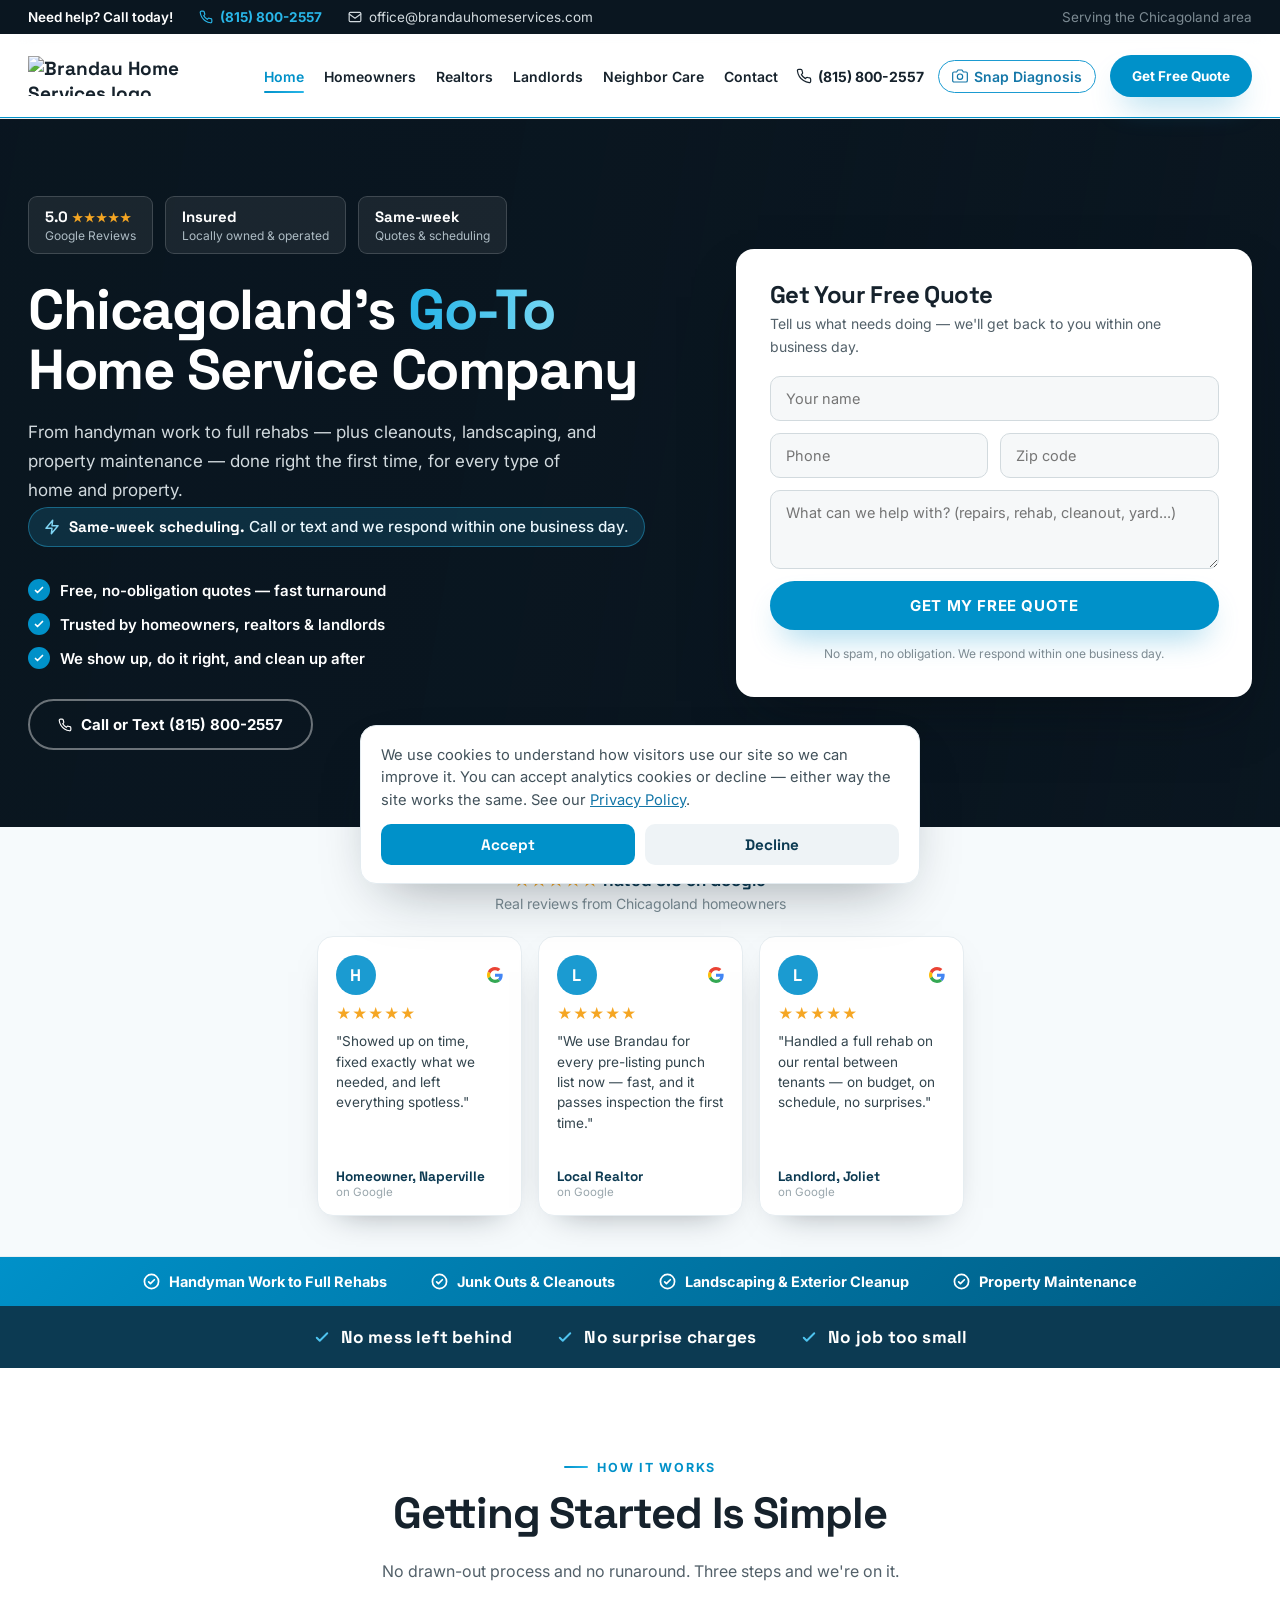
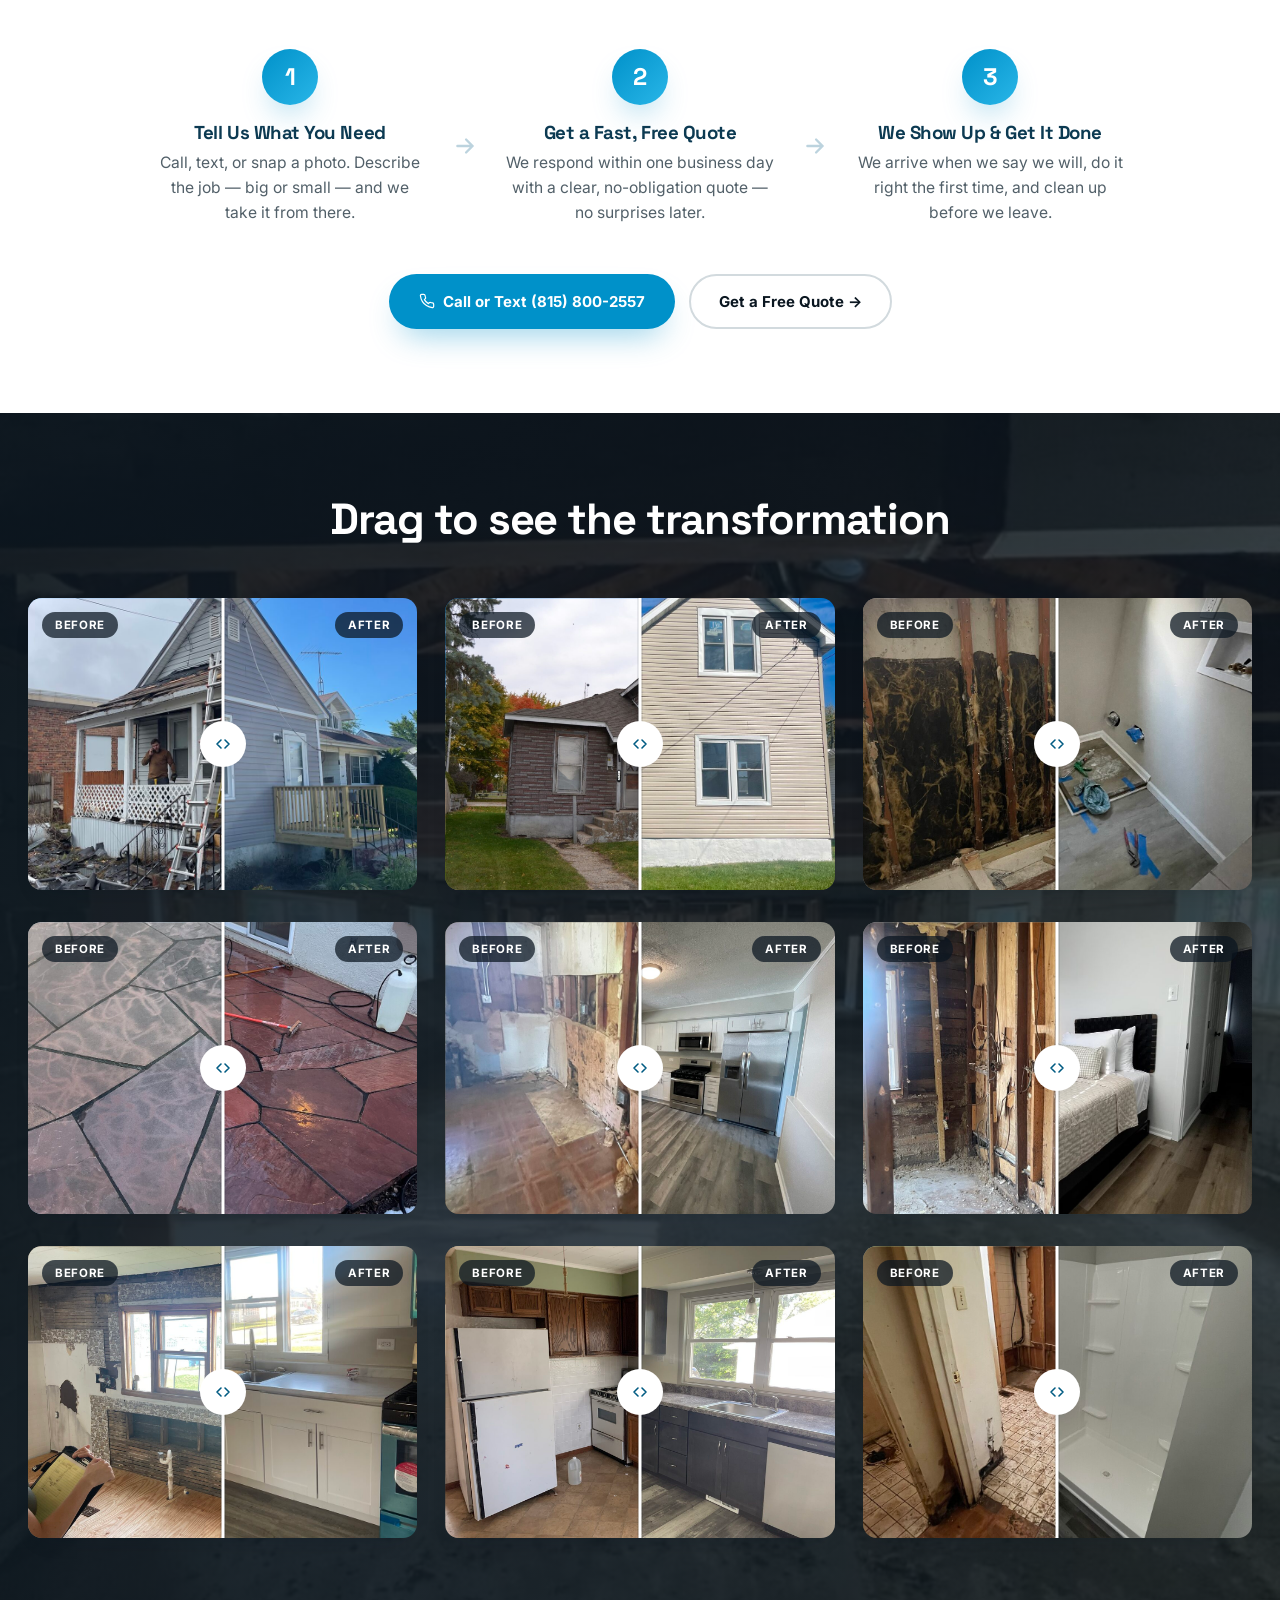
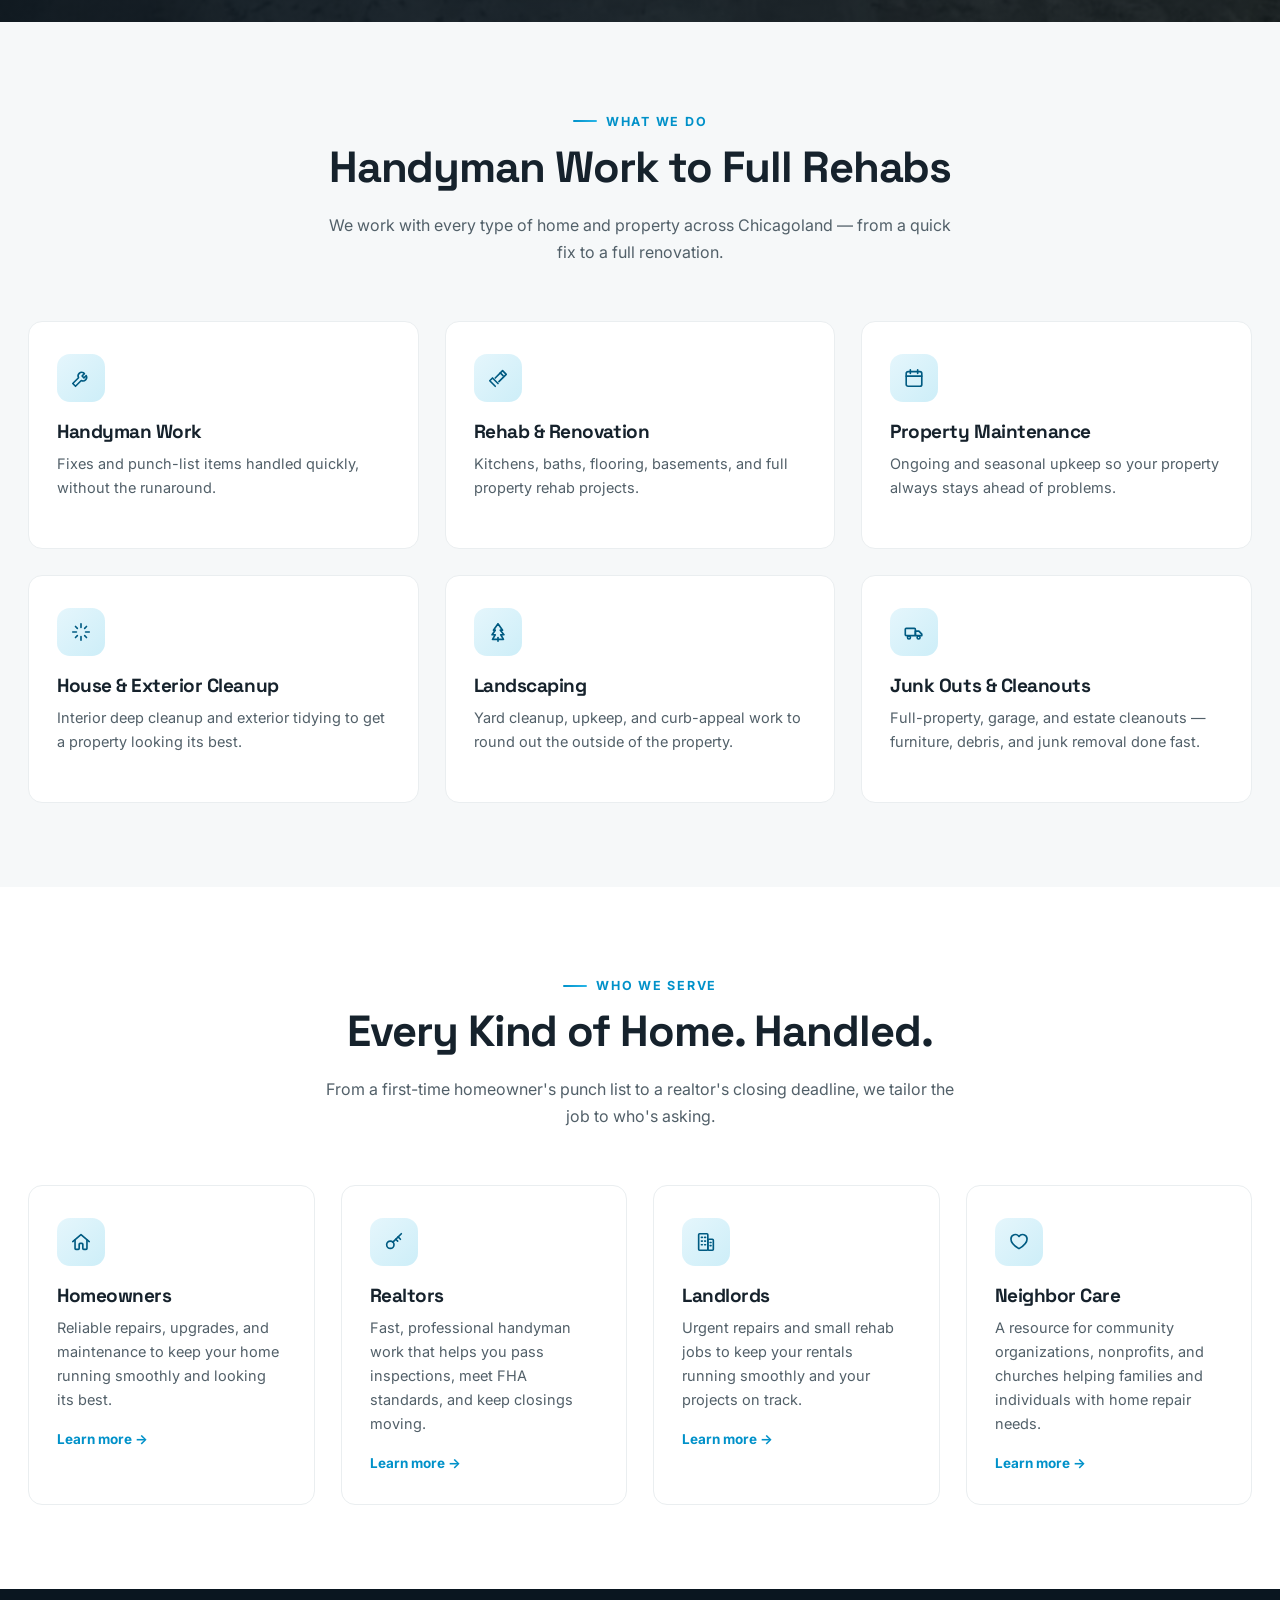
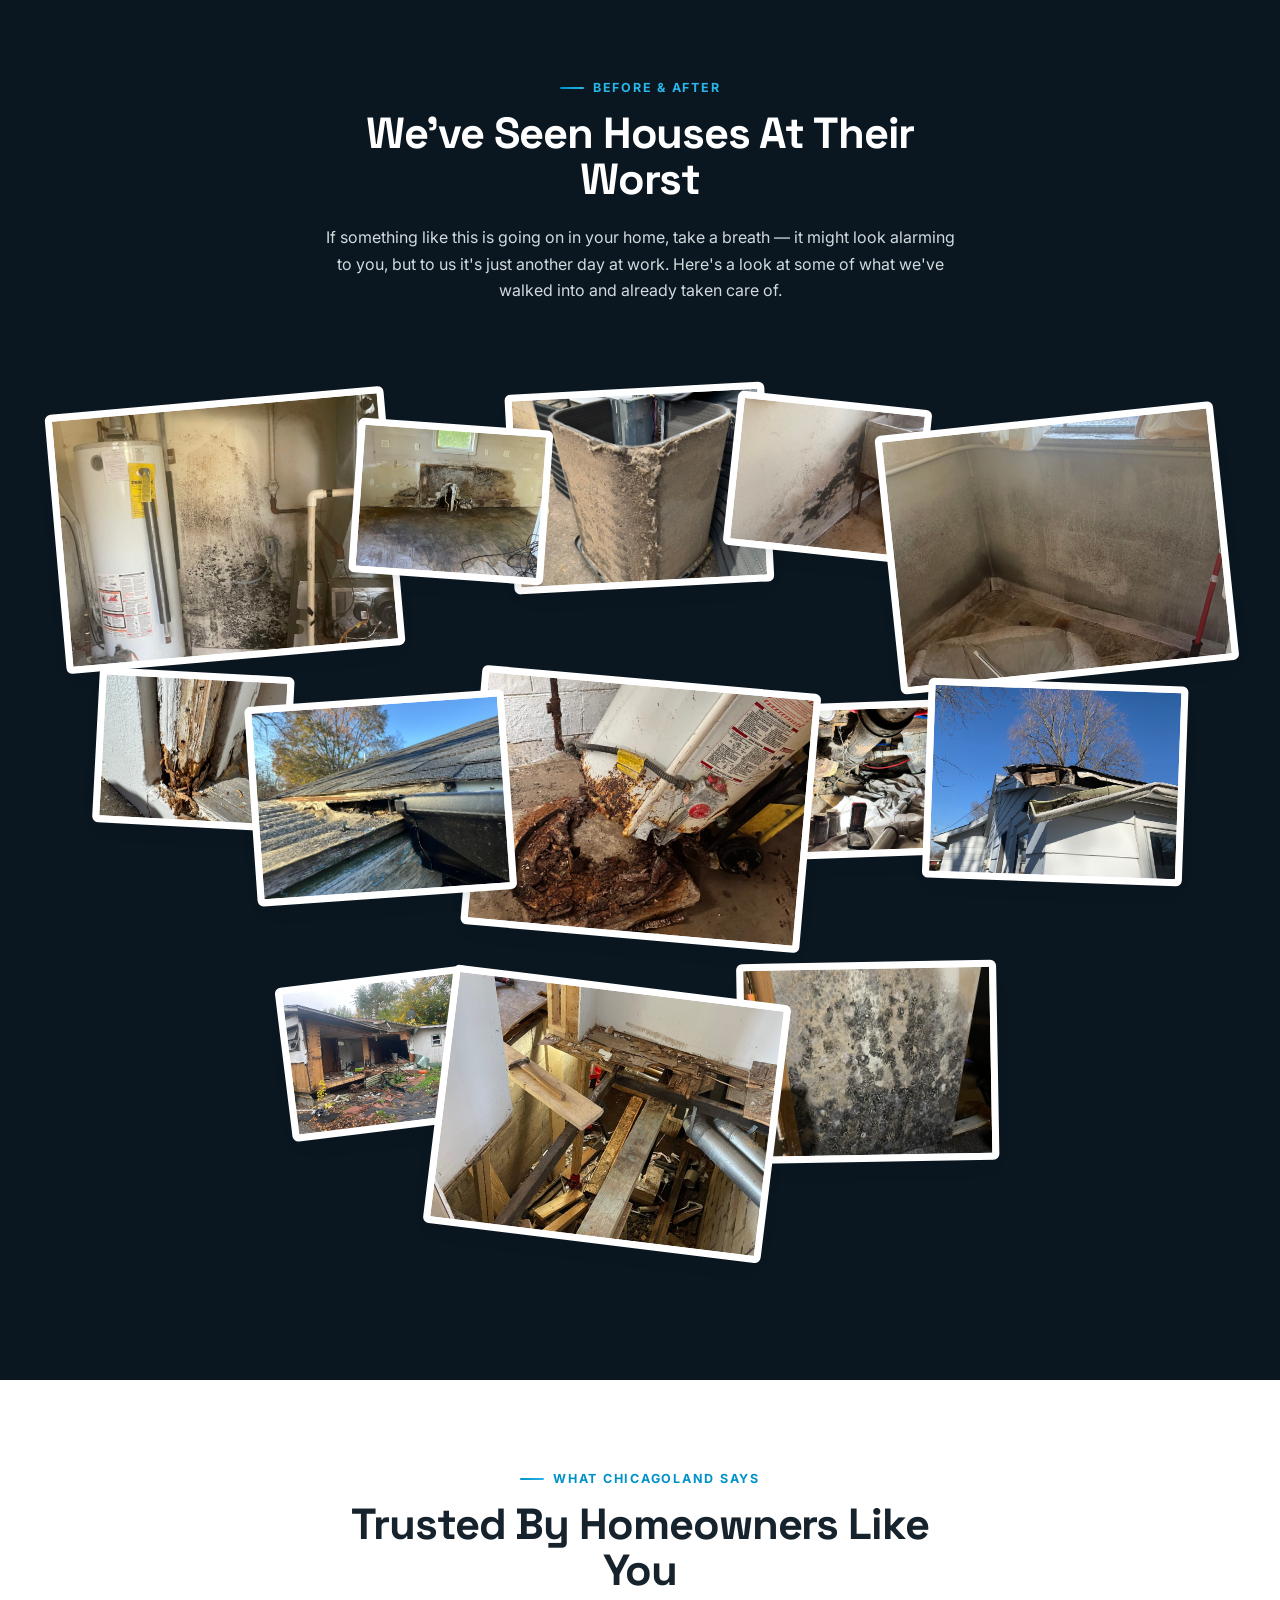
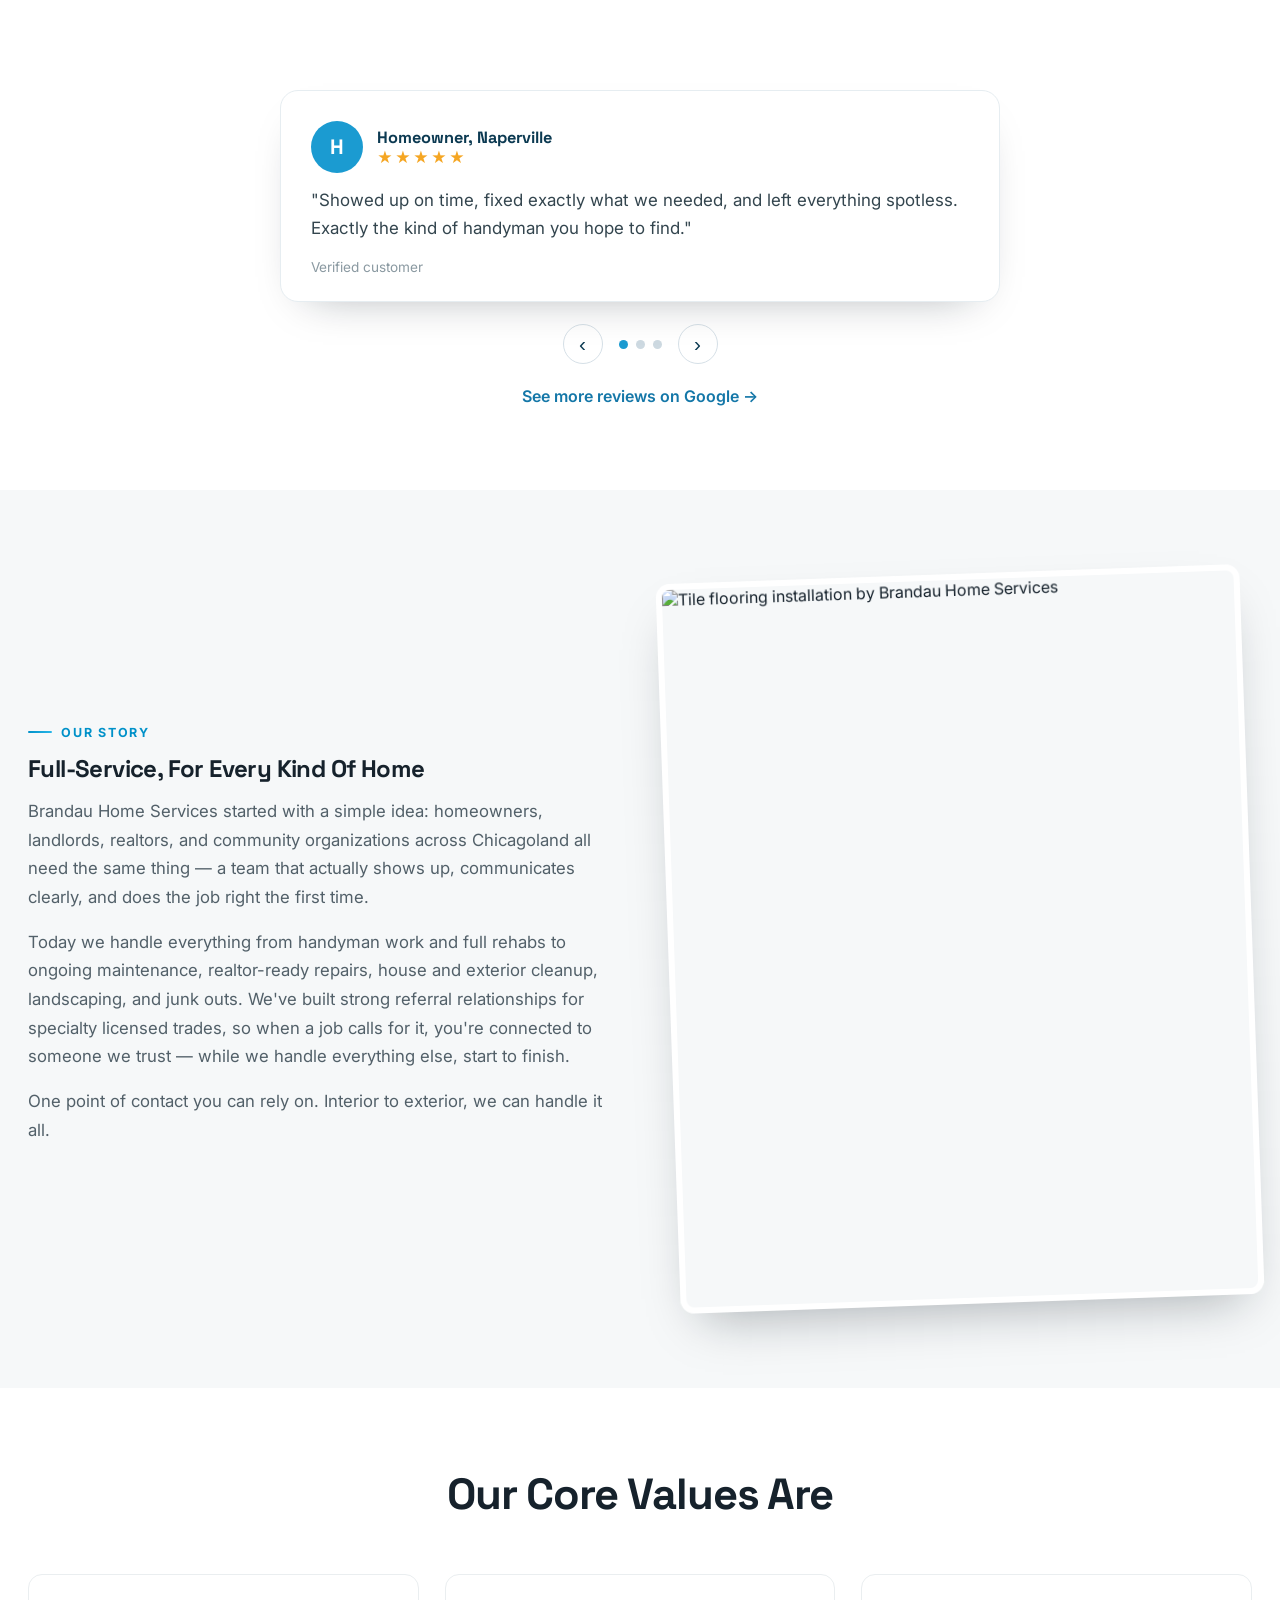
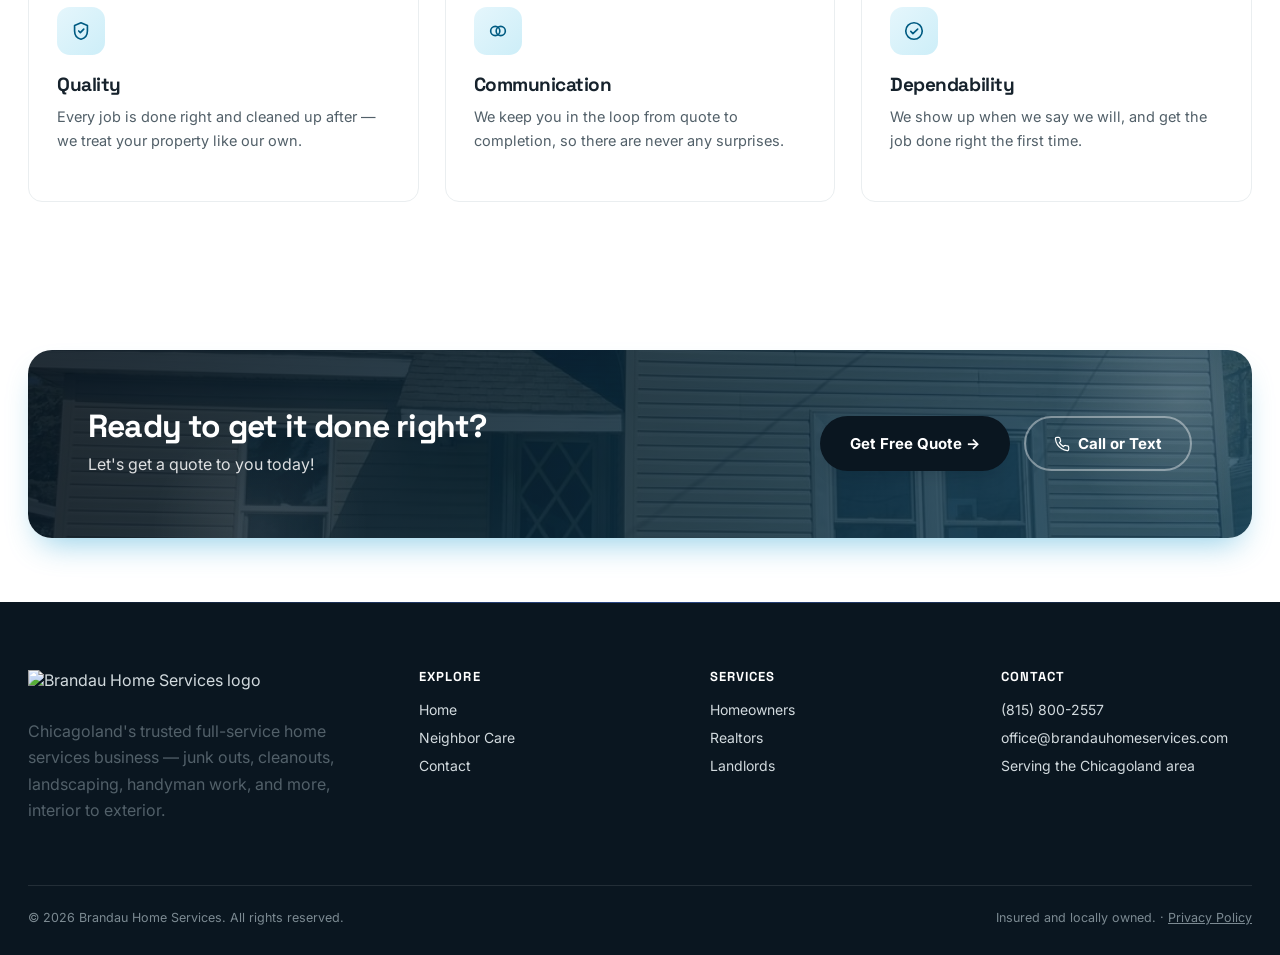
==== commit 34b696df: "Set branded share image site-wide" ====
--- a/index.html
+++ b/index.html
@@ -14,12 +14,15 @@
 <meta property="og:site_name" content="Brandau Home Services">
 <meta property="og:title" content="Brandau Home Services | Chicagoland's Go-To Home Service Company">
 <meta property="og:description" content="Handyman work to full rehabs, house and exterior cleanup, landscaping, junk outs, and property maintenance across Chicagoland — book a free quote today.">
-<meta property="og:image" content="https://brandauhomeservices.com/images/exteriorsiding-after.jpg">
+<meta property="og:image" content="https://brandauhomeservices.com/images/og-image.jpg">
+<meta property="og:image:width" content="1200">
+<meta property="og:image:height" content="630">
+<meta property="og:image:alt" content="Brandau Home Services — Chicagoland's Go-To Home Service Company">
 <meta property="og:url" content="https://brandauhomeservices.com/index.html">
 <meta name="twitter:card" content="summary_large_image">
 <meta name="twitter:title" content="Brandau Home Services | Chicagoland's Go-To Home Service Company">
 <meta name="twitter:description" content="Handyman work to full rehabs, house and exterior cleanup, landscaping, junk outs, and property maintenance across Chicagoland — book a free quote today.">
-<meta name="twitter:image" content="https://brandauhomeservices.com/images/exteriorsiding-after.jpg">
+<meta name="twitter:image" content="https://brandauhomeservices.com/images/og-image.jpg">
 <link rel="preconnect" href="https://fonts.googleapis.com">
 <link href="https://fonts.googleapis.com/css2?family=Space+Grotesk:wght@500;700&family=Inter:wght@400;500;600;700&display=swap" rel="stylesheet">
 <link rel="stylesheet" href="styles.css">
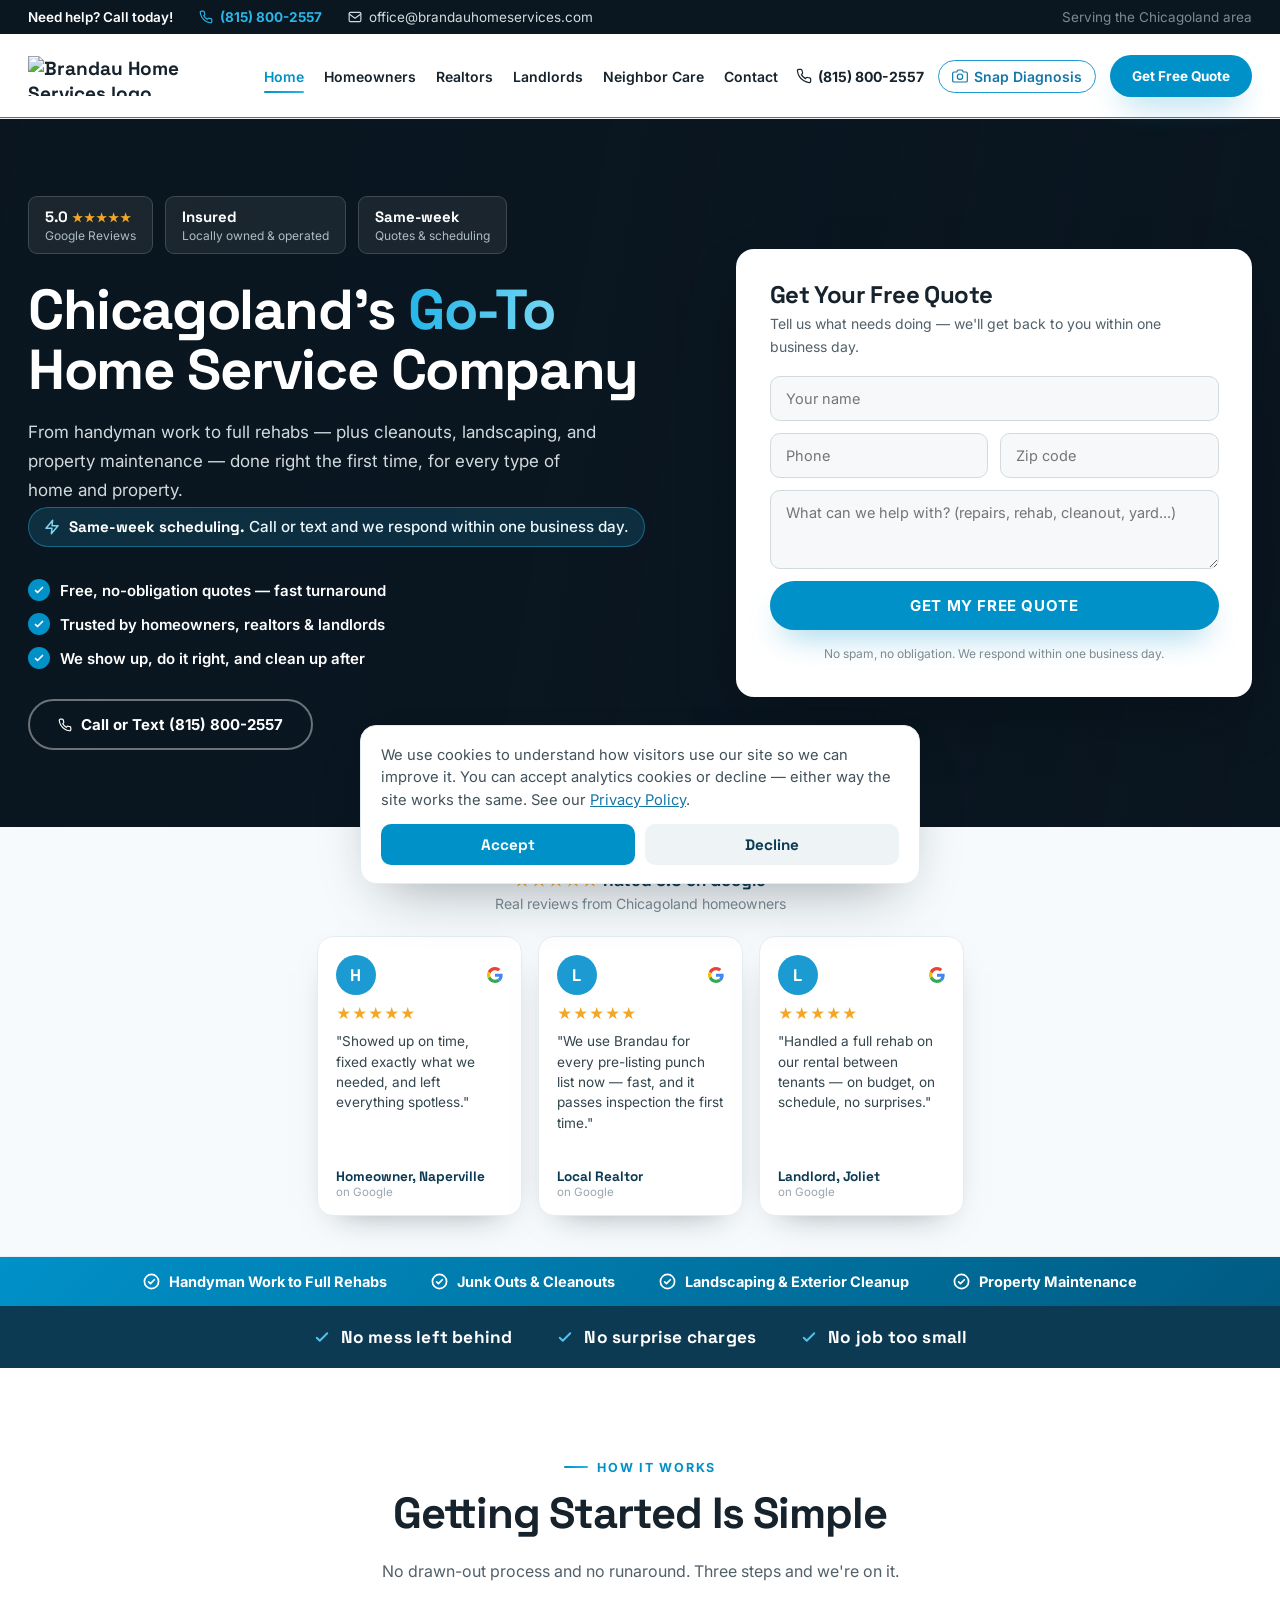
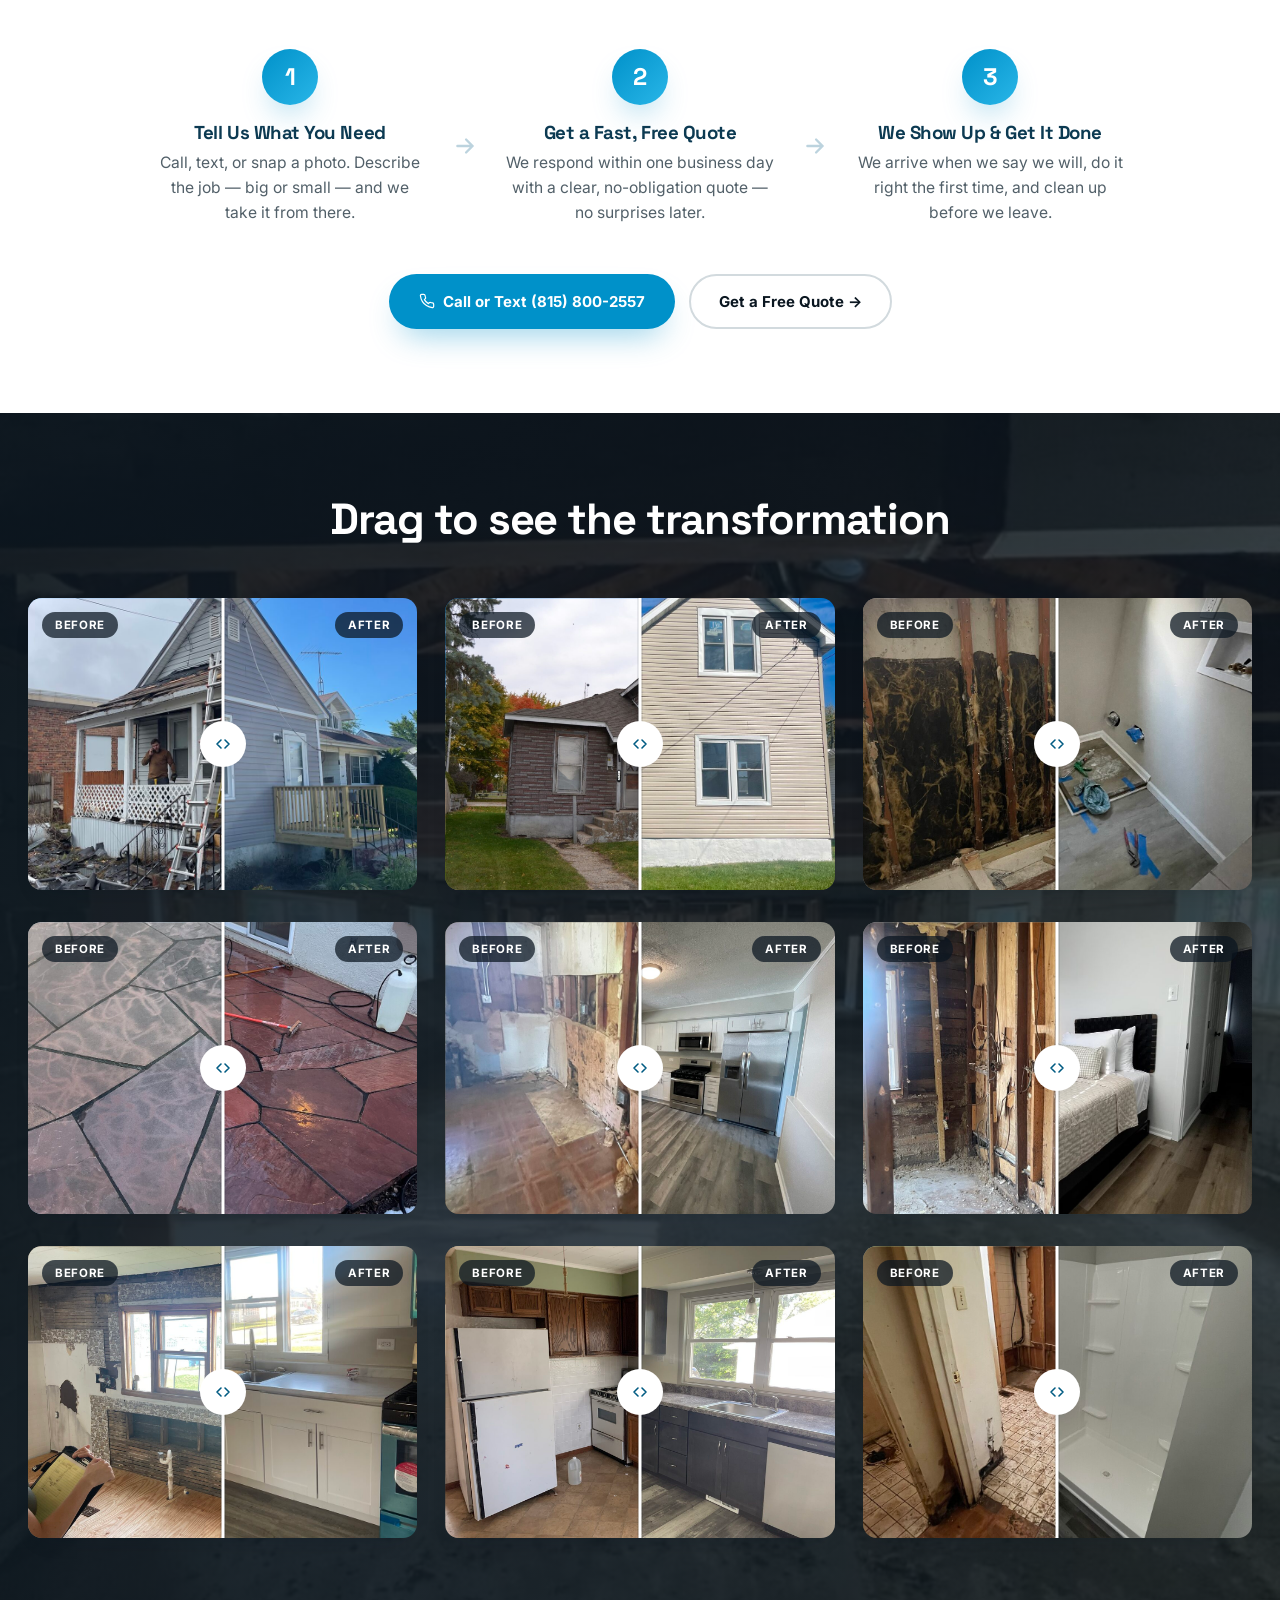
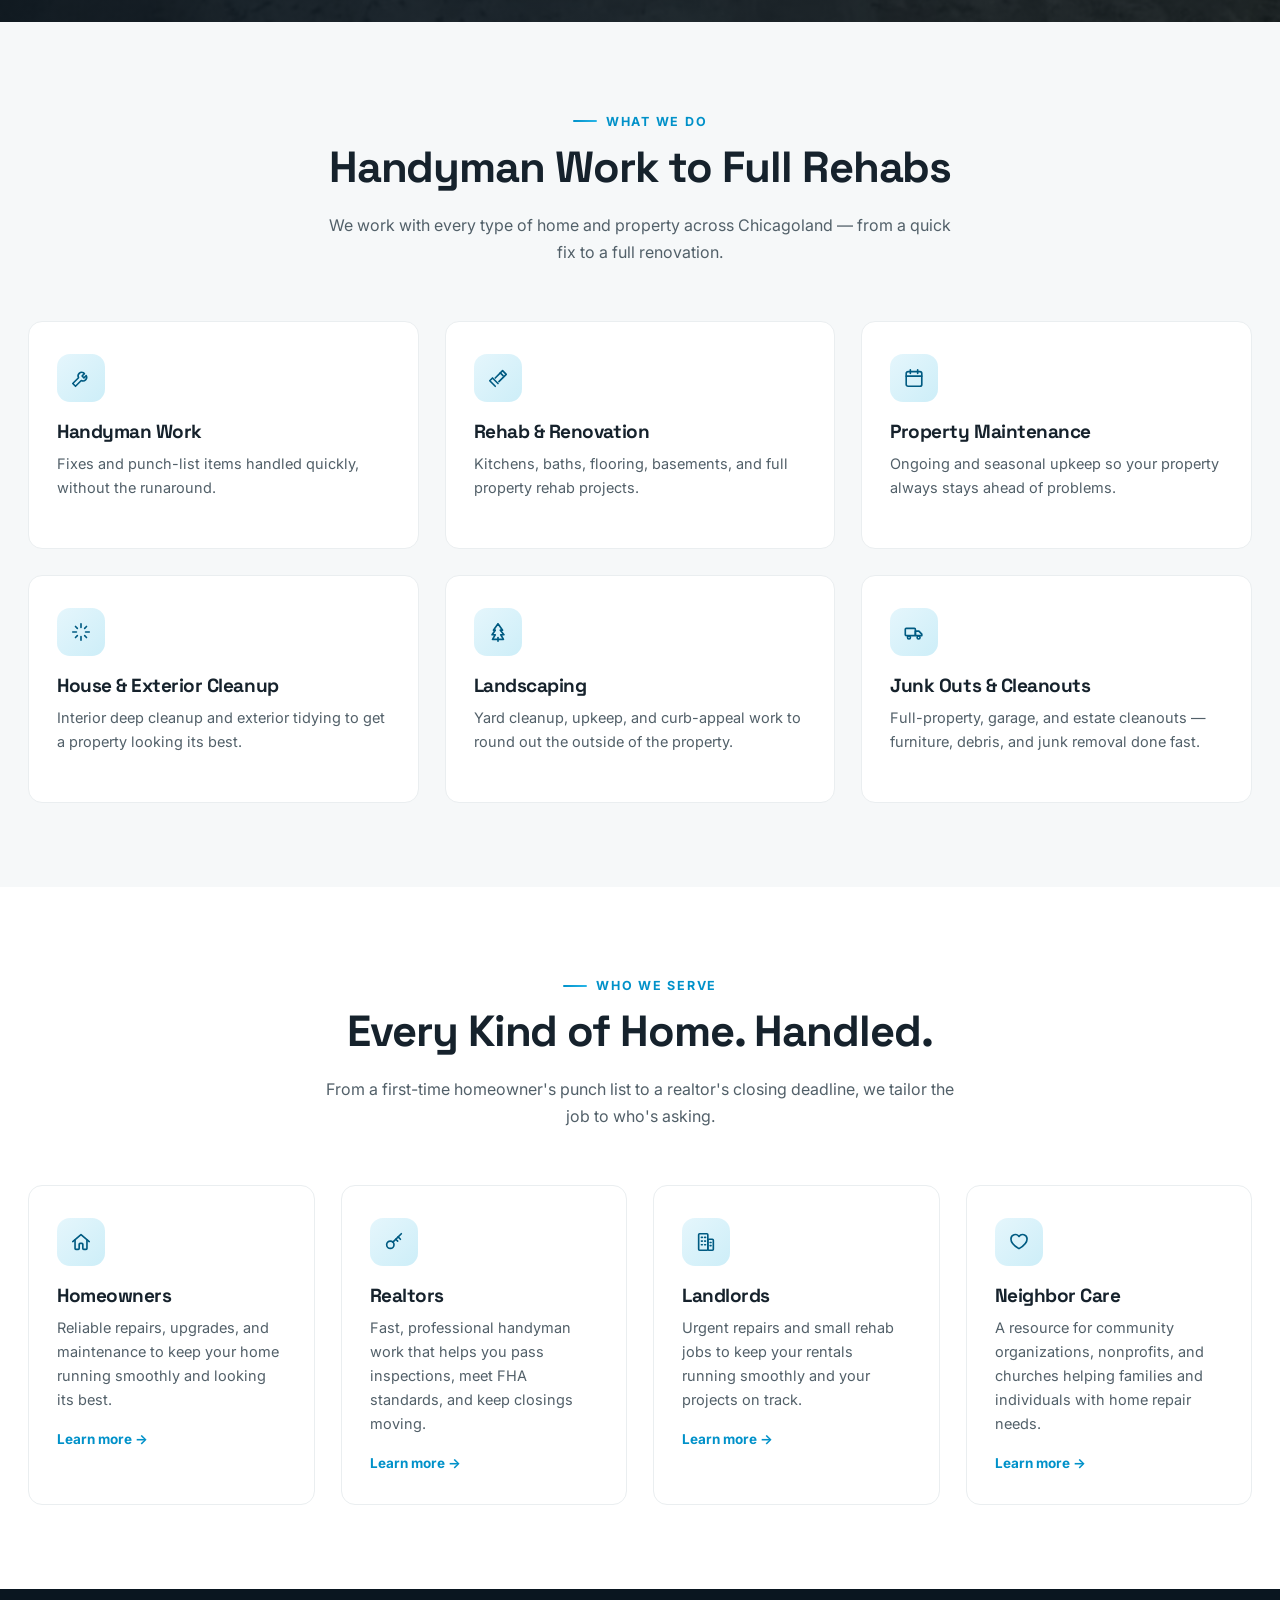
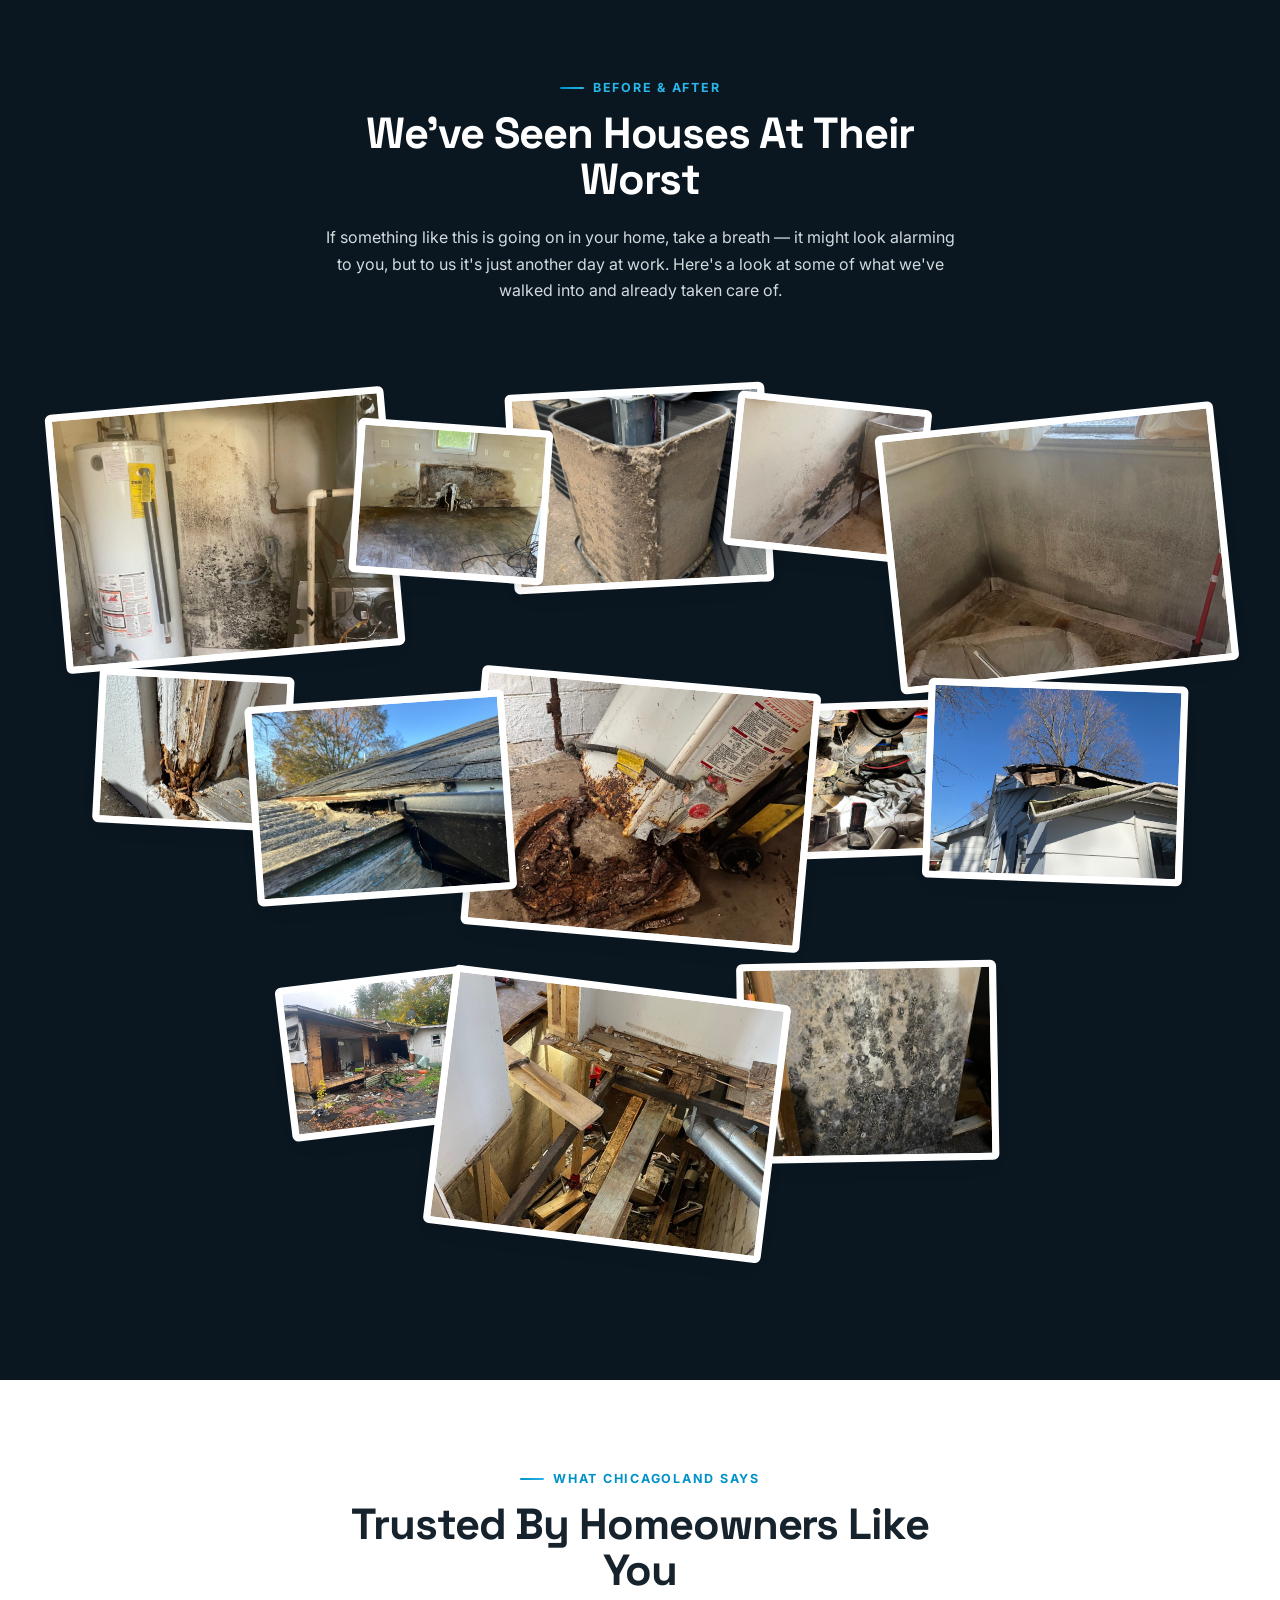
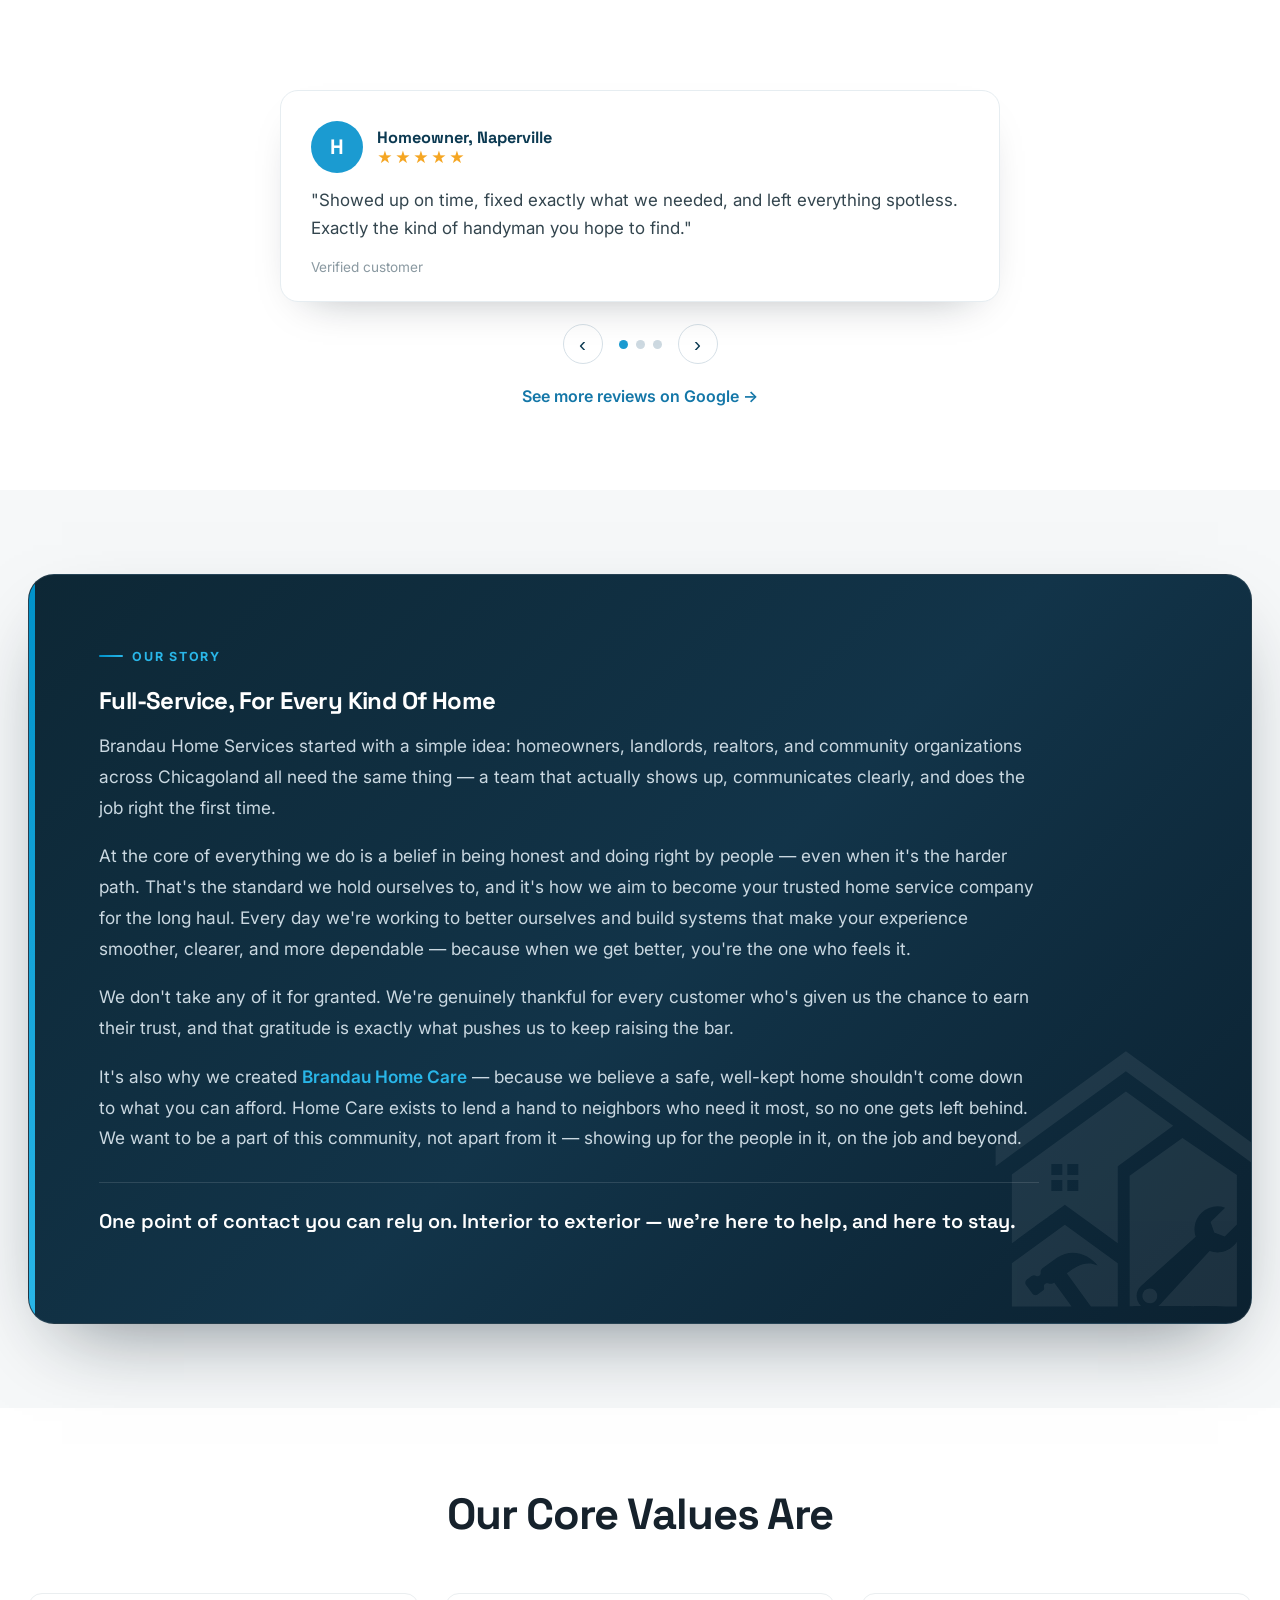
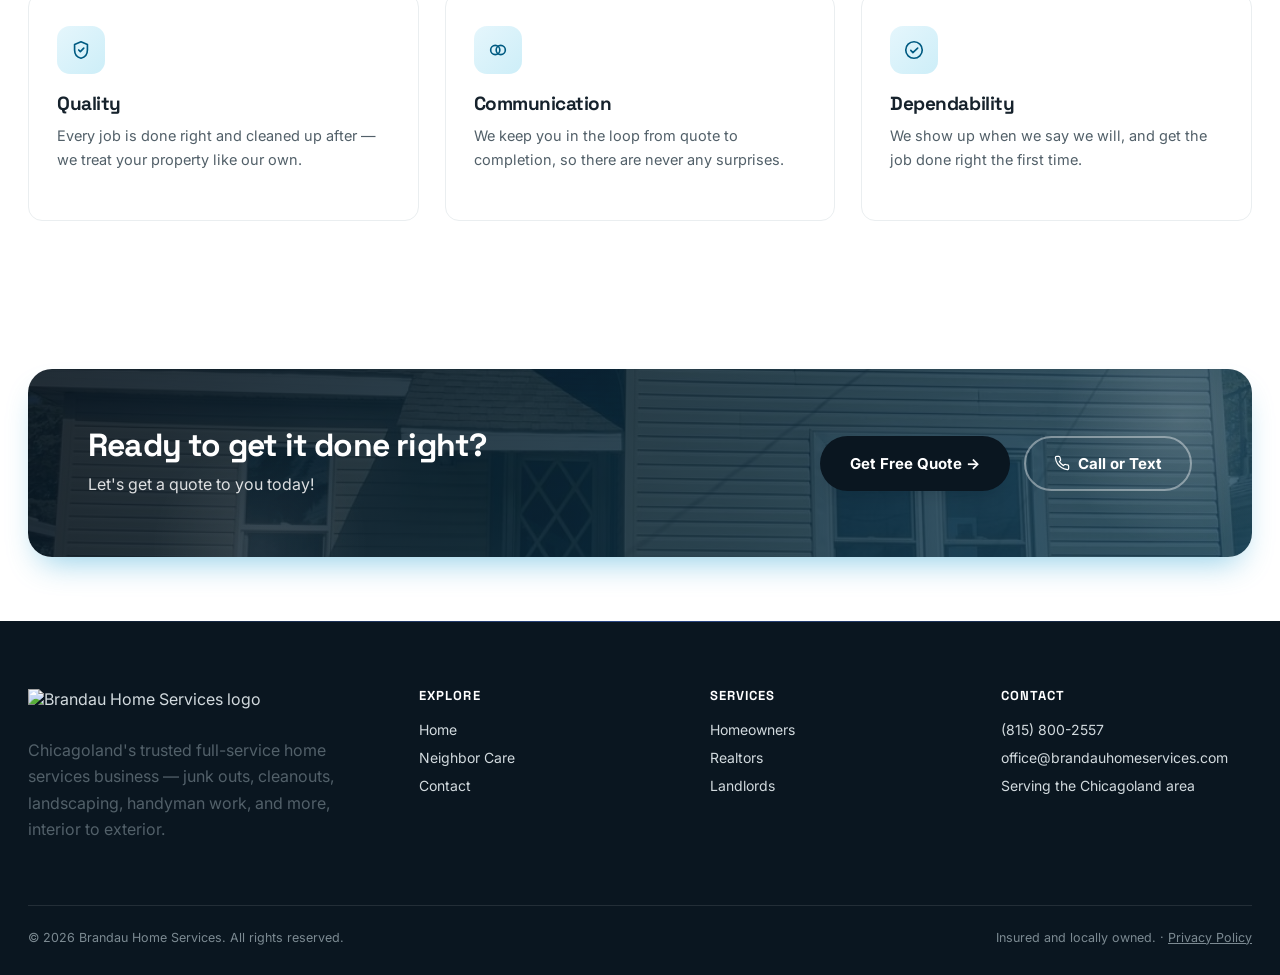
==== commit 7308421a: "Update Our Story section: values-forward copy + premium dark box, remove photo" ====
--- a/index.html
+++ b/index.html
@@ -599,16 +599,16 @@
 
 <section class="section section--gray">
   <div class="container">
-    <div class="grid grid-2" style="align-items:center; gap:56px;">
-      <div>
+    <div class="ourstory">
+      <img class="ourstory-mark" src="images/favicon.svg" alt="" aria-hidden="true">
+      <div class="ourstory-inner">
         <div class="eyebrow">Our Story</div>
-        <h2>Full-Service, For Every Kind Of Home</h2>
-        <p style="color:var(--gray-600); font-size:1.05rem; line-height:1.7; margin-top:16px;">Brandau Home Services started with a simple idea: homeowners, landlords, realtors, and community organizations across Chicagoland all need the same thing — a team that actually shows up, communicates clearly, and does the job right the first time.</p>
-        <p style="color:var(--gray-600); font-size:1.05rem; line-height:1.7; margin-top:16px;">Today we handle everything from handyman work and full rehabs to ongoing maintenance, realtor-ready repairs, house and exterior cleanup, landscaping, and junk outs. We've built strong referral relationships for specialty licensed trades, so when a job calls for it, you're connected to someone we trust — while we handle everything else, start to finish.</p>
-        <p style="color:var(--gray-600); font-size:1.05rem; line-height:1.7; margin-top:16px;">One point of contact you can rely on. Interior to exterior, we can handle it all.</p>
-      </div>
-      <div class="hero-photo" style="transform:rotate(-2deg);">
-        <img src="https://images.squarespace-cdn.com/content/v1/68ae61301c68f653941afa50/8bb12c59-eea2-46df-a56f-544355c638d8/IMG_2810.jpeg" alt="Tile flooring installation by Brandau Home Services">
+        <h2 class="ourstory-title">Full-Service, For Every Kind Of Home</h2>
+        <p>Brandau Home Services started with a simple idea: homeowners, landlords, realtors, and community organizations across Chicagoland all need the same thing — a team that actually shows up, communicates clearly, and does the job right the first time.</p>
+        <p>At the core of everything we do is a belief in being honest and doing right by people — even when it's the harder path. That's the standard we hold ourselves to, and it's how we aim to become your trusted home service company for the long haul. Every day we're working to better ourselves and build systems that make your experience smoother, clearer, and more dependable — because when we get better, you're the one who feels it.</p>
+        <p>We don't take any of it for granted. We're genuinely thankful for every customer who's given us the chance to earn their trust, and that gratitude is exactly what pushes us to keep raising the bar.</p>
+        <p>It's also why we created <span class="hc">Brandau Home Care</span> — because we believe a safe, well-kept home shouldn't come down to what you can afford. Home Care exists to lend a hand to neighbors who need it most, so no one gets left behind. We want to be a part of this community, not apart from it — showing up for the people in it, on the job and beyond.</p>
+        <p class="ourstory-close">One point of contact you can rely on. Interior to exterior — we're here to help, and here to stay.</p>
       </div>
     </div>
   </div>
--- a/styles.css
+++ b/styles.css
@@ -1744,3 +1744,50 @@
   .mcb-quote { background: #0C3A52; color: #fff; }
   body { padding-bottom: 74px; }
 }
+
+/* ---- Our Story — premium dark box (photo removed) ---- */
+.ourstory {
+  position: relative;
+  background: linear-gradient(135deg, #0d2735 0%, #123449 52%, #0b2130 100%);
+  border: 1px solid rgba(255,255,255,0.09);
+  border-radius: 26px;
+  padding: 66px 70px;
+  box-shadow: 0 34px 80px -34px rgba(9,25,37,0.55);
+  overflow: hidden;
+}
+.ourstory::before {
+  content: "";
+  position: absolute;
+  left: 0; top: 0;
+  width: 6px; height: 100%;
+  background: linear-gradient(180deg, var(--blue), var(--blue-light));
+}
+.ourstory-mark {
+  position: absolute;
+  right: -34px; bottom: -46px;
+  width: 320px; height: auto;
+  opacity: 0.07;
+  filter: brightness(0) invert(1);
+  z-index: 0;
+  pointer-events: none;
+}
+.ourstory-inner { position: relative; z-index: 1; max-width: 940px; }
+.ourstory .eyebrow { color: var(--blue-light); }
+.ourstory-title { color: var(--white); margin-top: 8px; }
+.ourstory p { color: #cad8e1; font-size: 1.08rem; line-height: 1.78; margin-top: 18px; }
+.ourstory-close {
+  color: var(--white) !important;
+  font-family: 'Space Grotesk', sans-serif;
+  font-weight: 600;
+  font-size: 1.24rem !important;
+  line-height: 1.5 !important;
+  margin-top: 28px !important;
+  padding-top: 24px;
+  border-top: 1px solid rgba(255,255,255,0.12);
+}
+@media (max-width: 760px) {
+  .ourstory { padding: 40px 26px; border-radius: 20px; }
+  .ourstory-mark { width: 210px; right: -24px; bottom: -30px; }
+  .ourstory-close { font-size: 1.1rem !important; }
+}
+.ourstory .hc { color: var(--blue-light); font-weight: 600; }
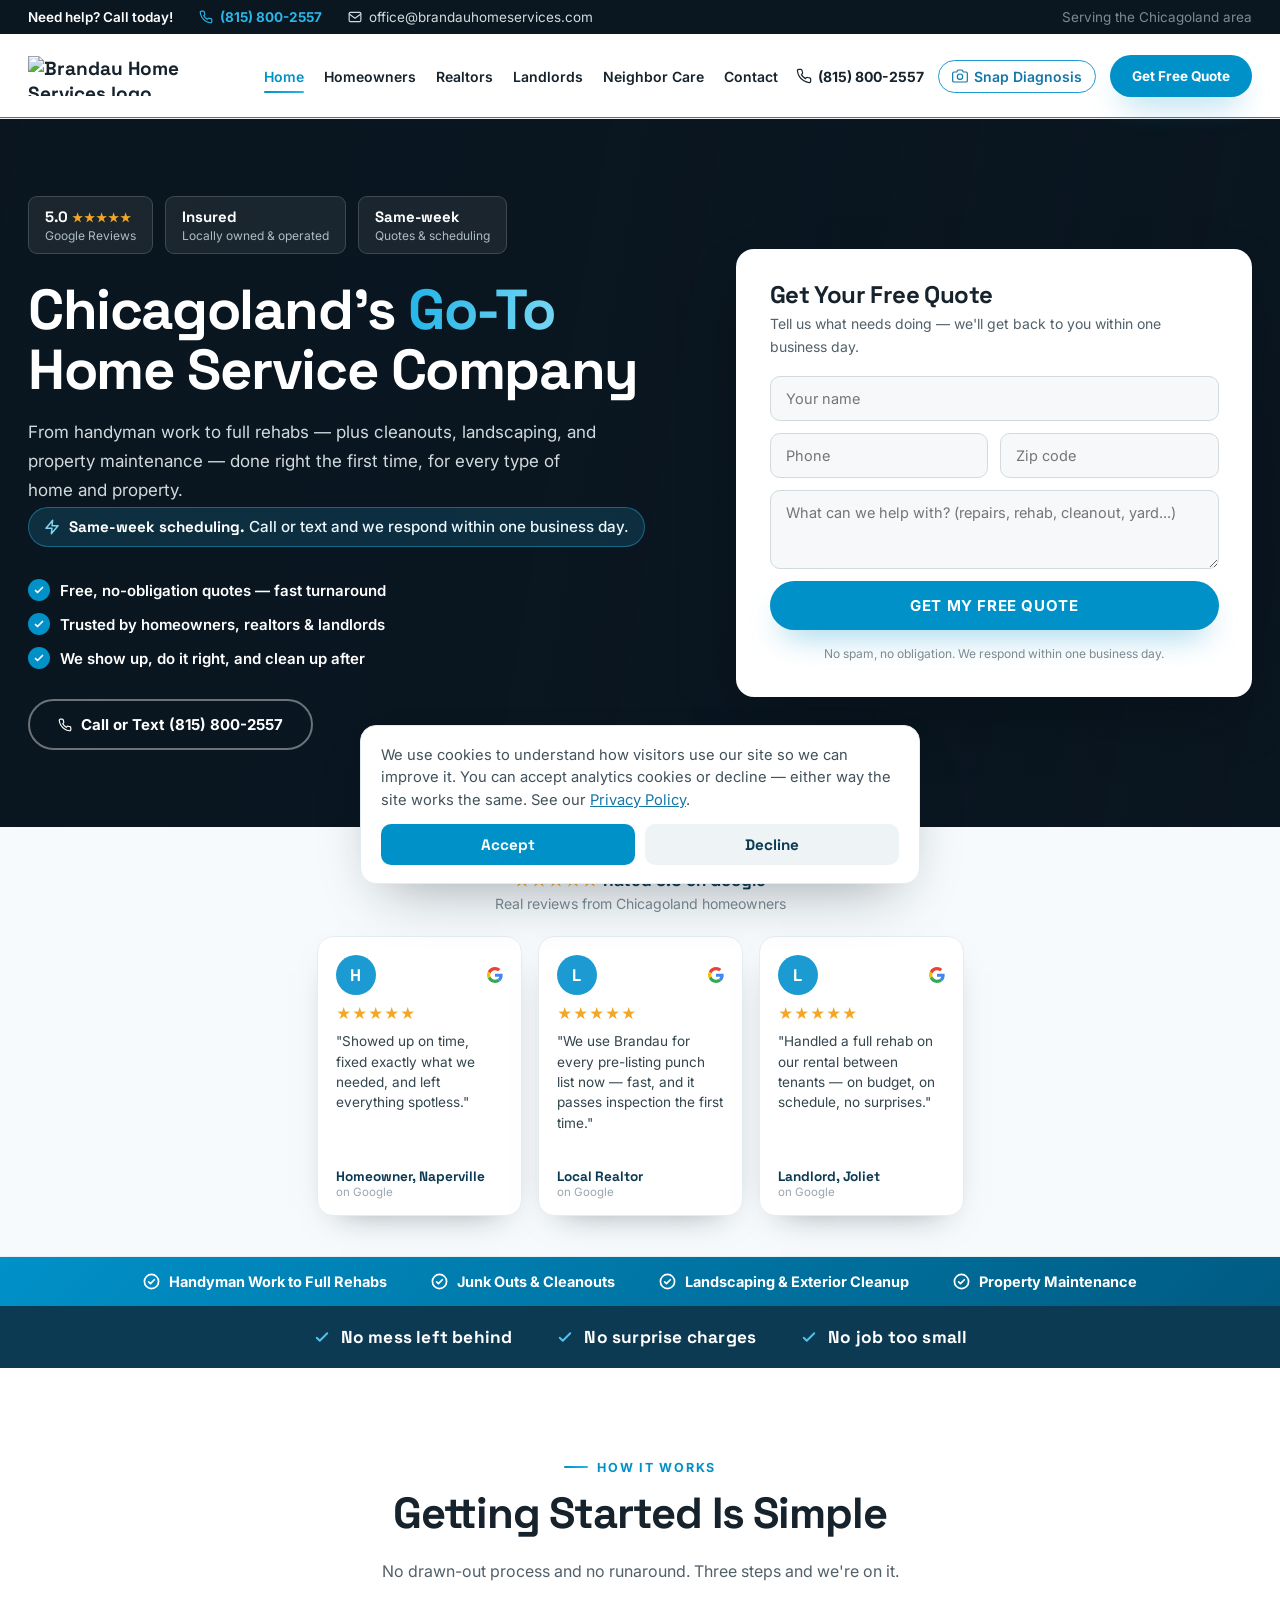
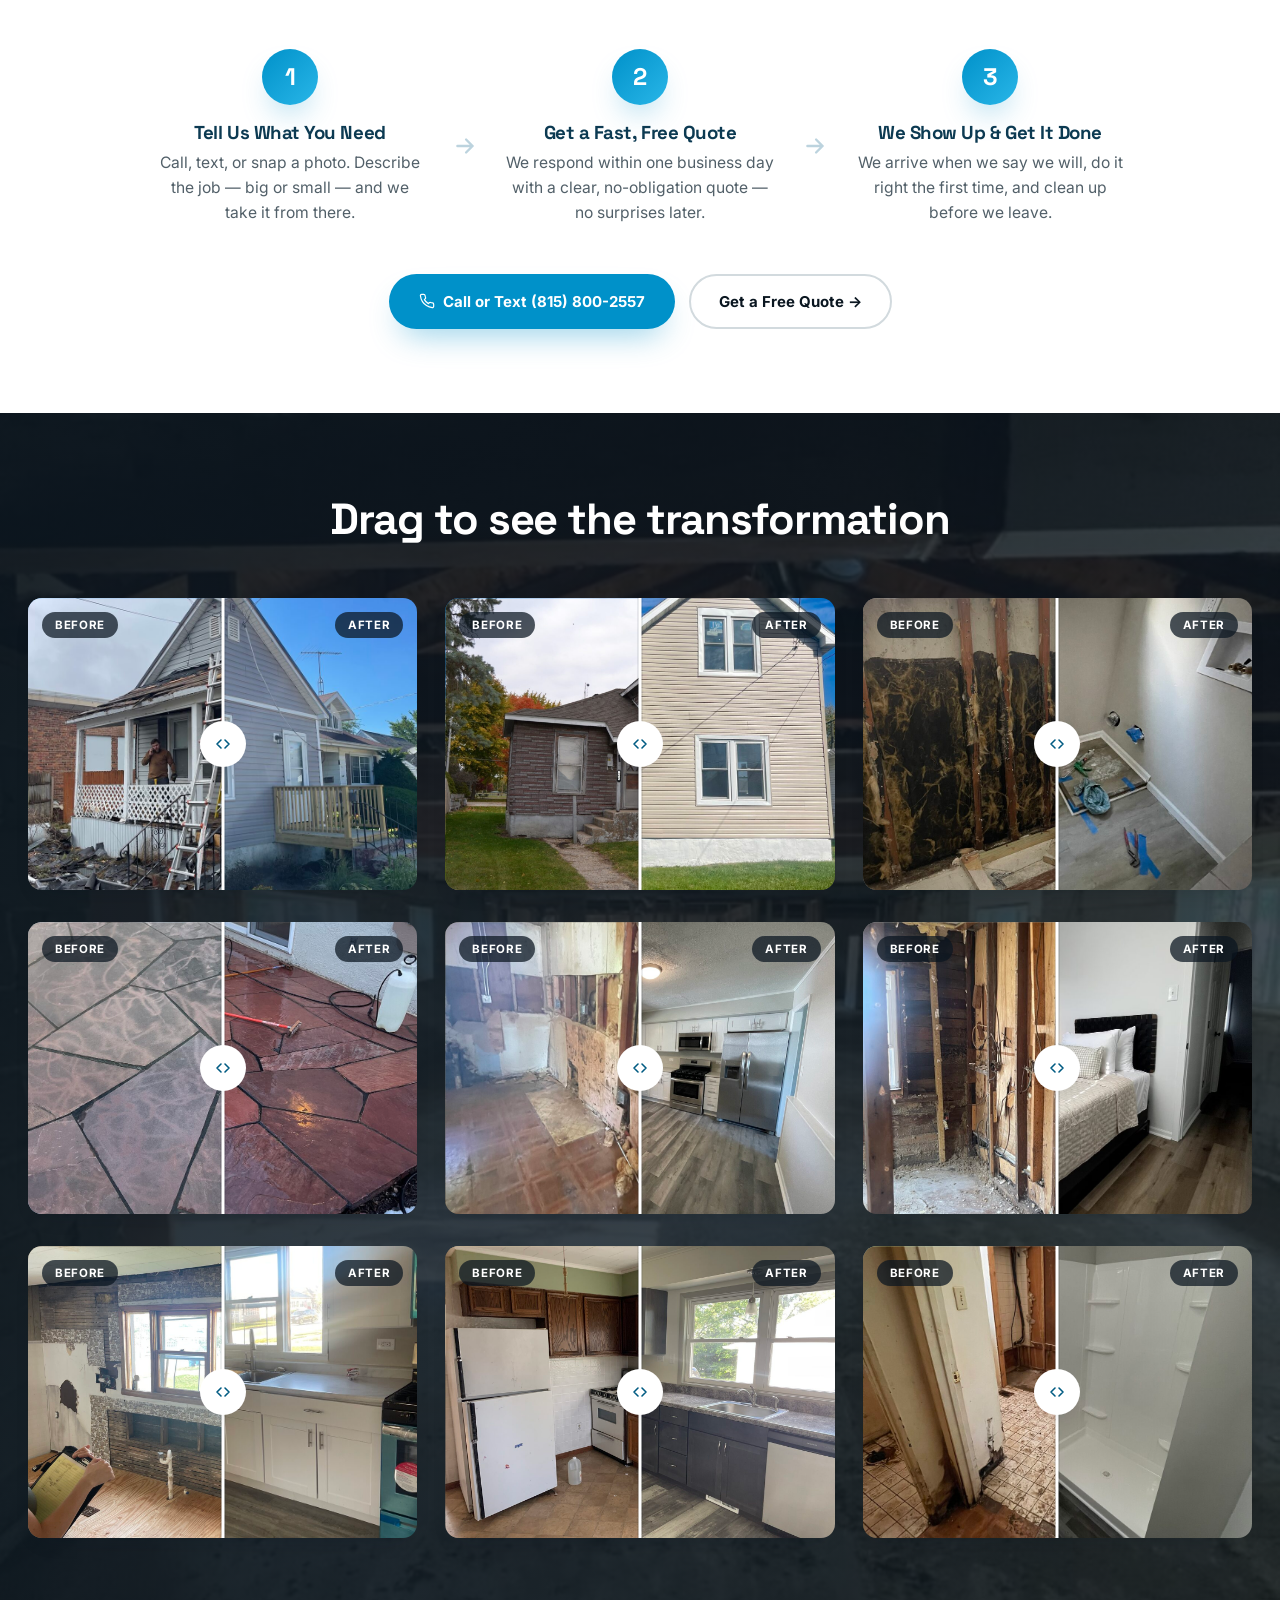
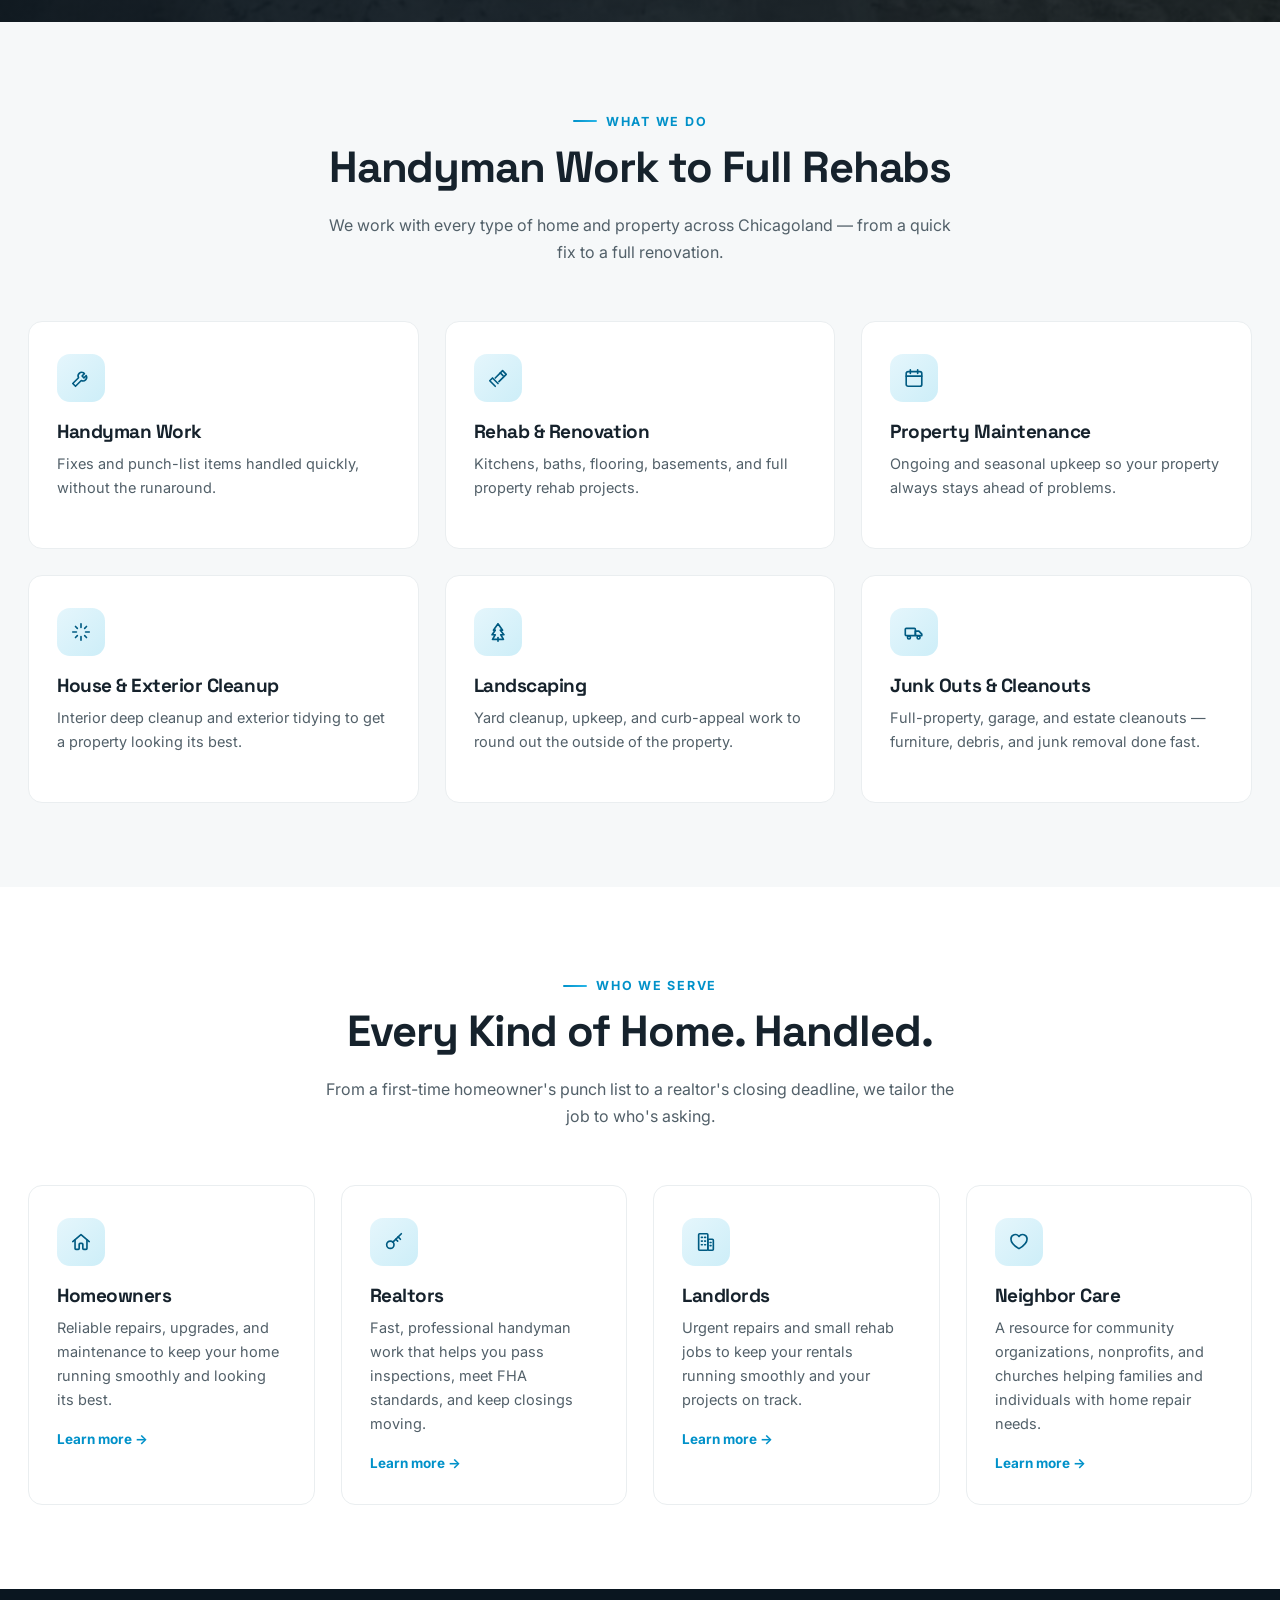
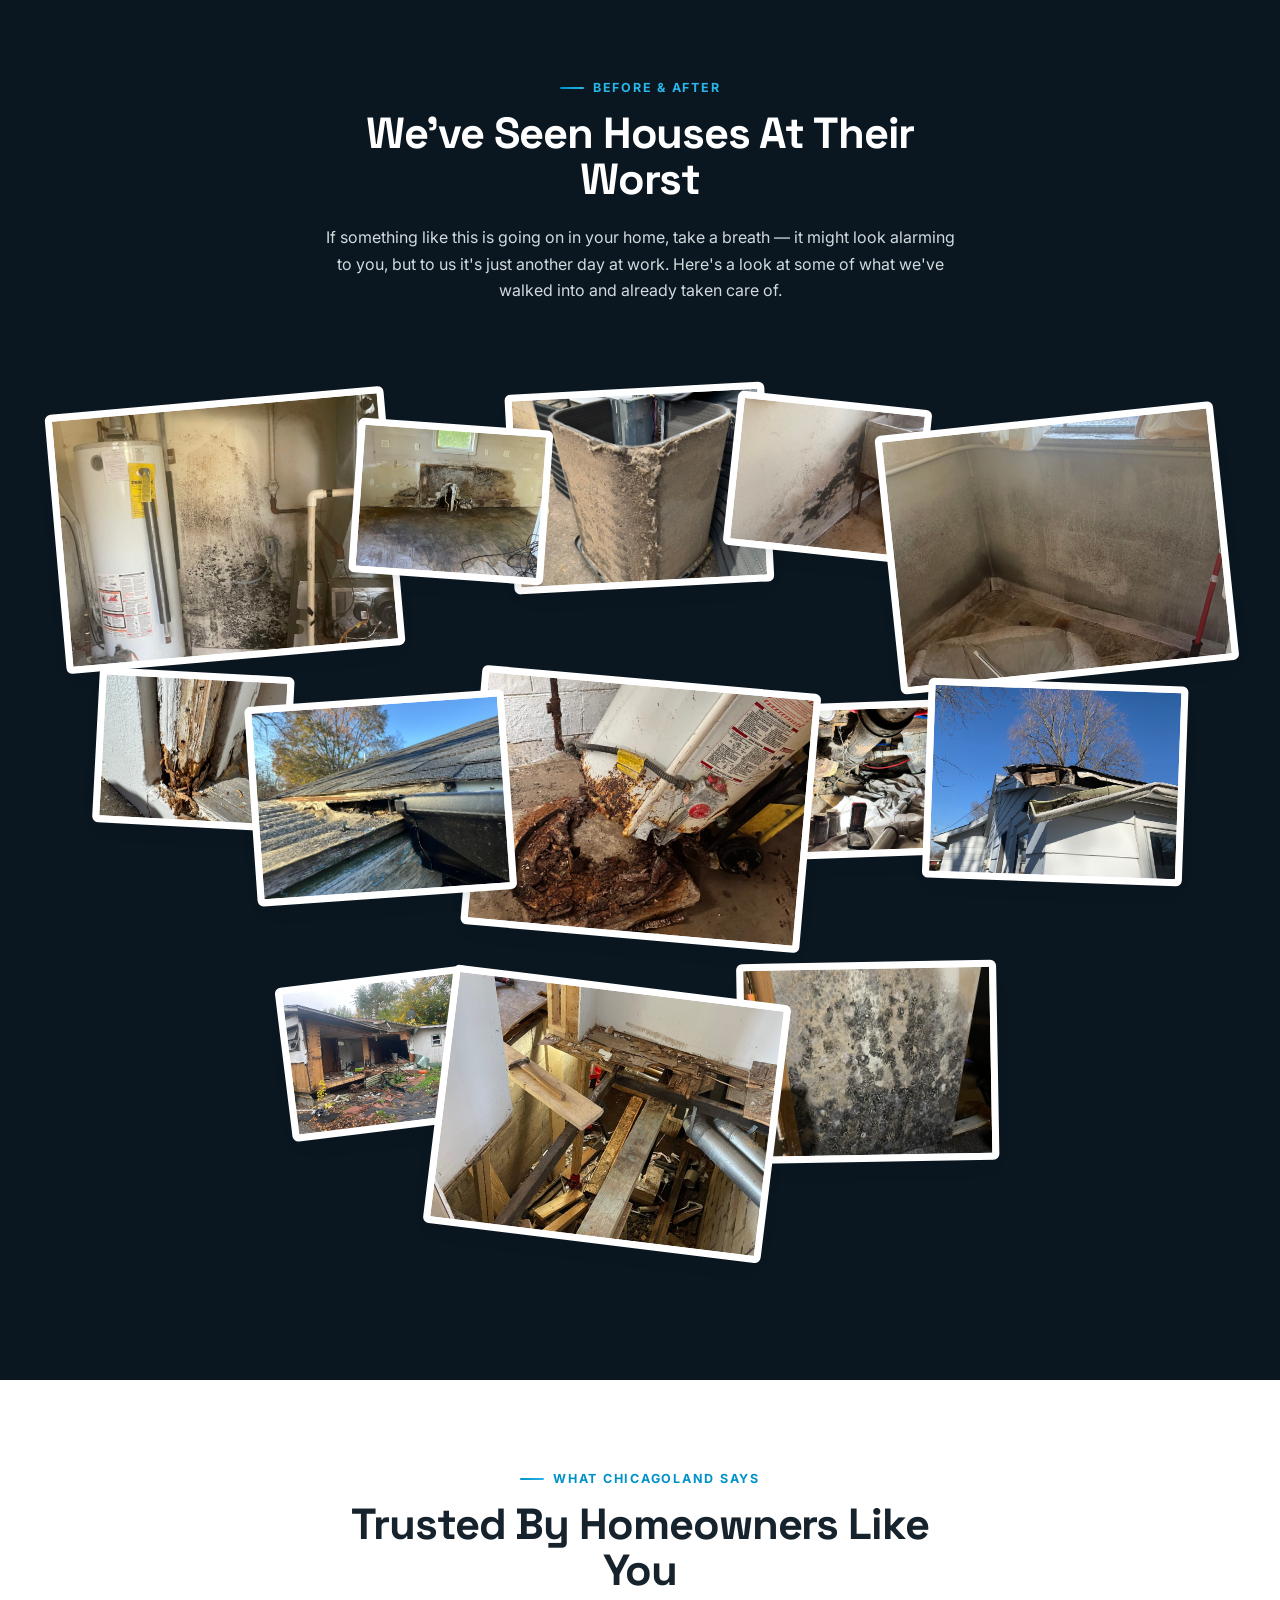
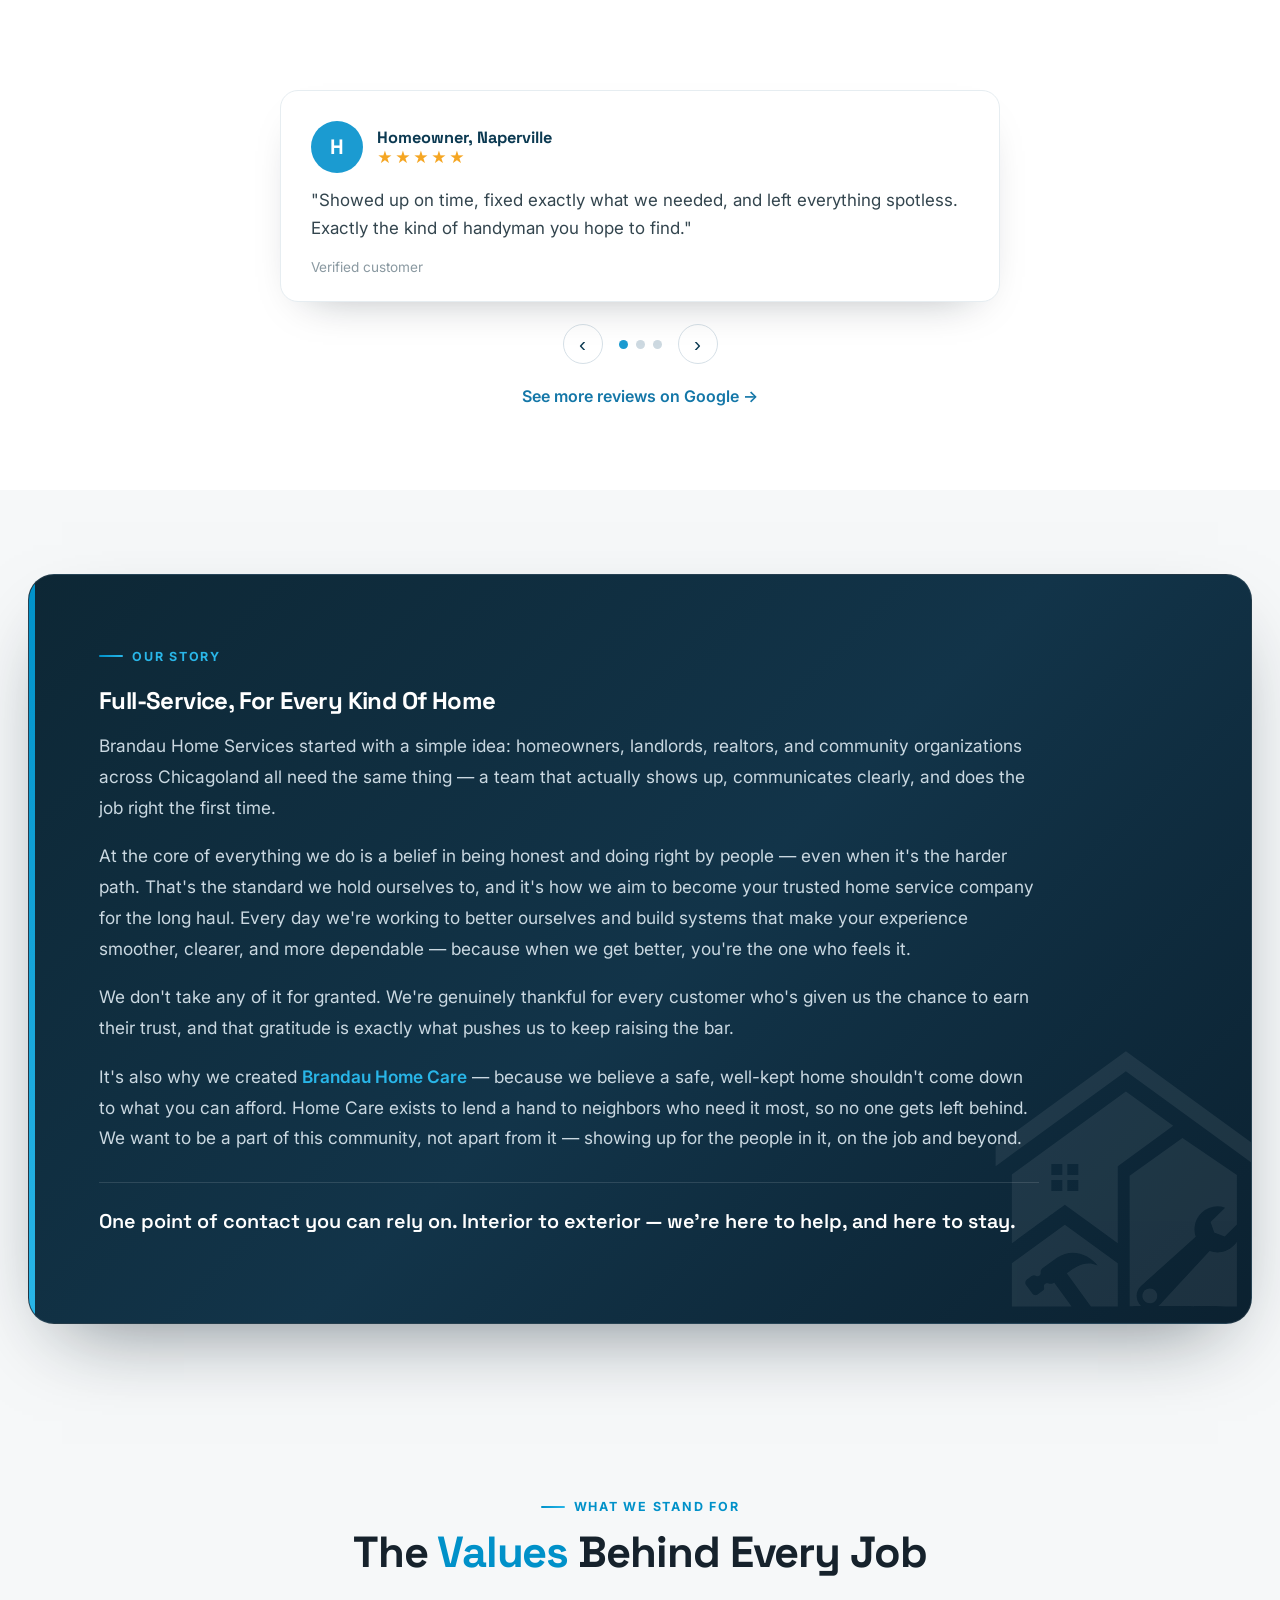
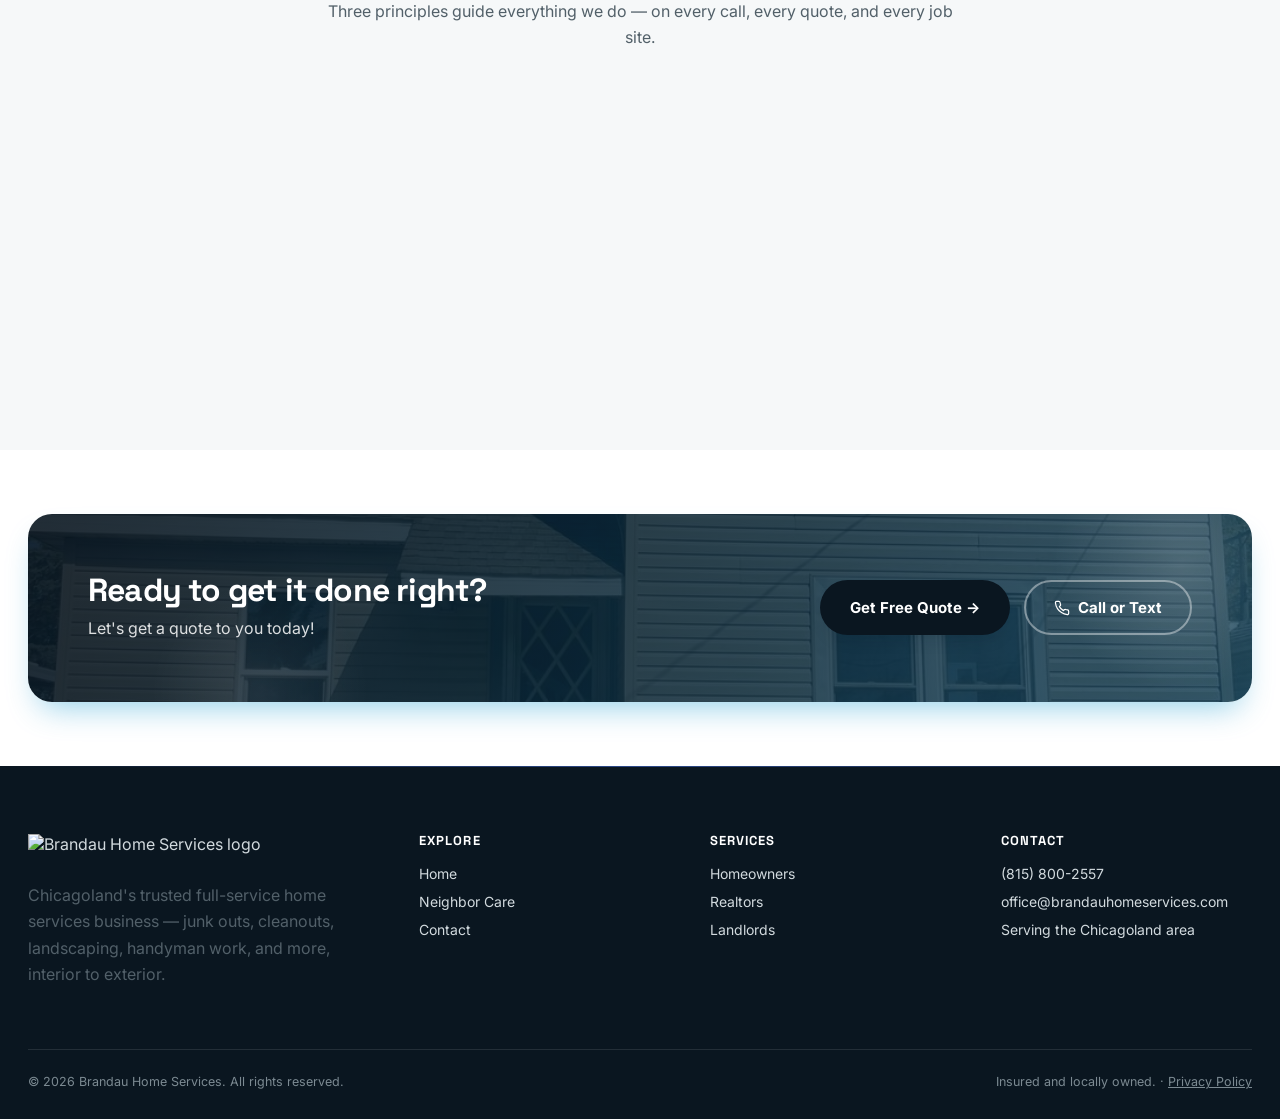
==== commit 02391fb7: "Redesign Core Values section: crisp flat cards, solid colors" ====
--- a/index.html
+++ b/index.html
@@ -614,24 +614,29 @@
   </div>
 </section>
 
-<section class="section">
+<section class="section values-section">
   <div class="container">
     <div class="section-head center">
-      <h2>Our Core Values Are</h2>
-    </div>
-    <div class="grid grid-3">
-      <div class="card">
-        <div class="icon-box"><svg width="22" height="22" viewBox="0 0 24 24" fill="none" stroke="currentColor" stroke-width="1.8" stroke-linecap="round" stroke-linejoin="round" style="flex:none"><path d="M12 3l7 3v6c0 4.5-3 8-7 9-4-1-7-4.5-7-9V6l7-3z"/><path d="m9.5 12 1.8 1.8L15 10"/></svg></div>
+      <div class="eyebrow" style="justify-content:center;">What We Stand For</div>
+      <h2>The <span class="kw">Values</span> Behind Every Job</h2>
+      <p>Three principles guide everything we do — on every call, every quote, and every job site.</p>
+    </div>
+    <div class="values-grid">
+      <div class="value-card reveal">
+        <span class="value-num">01</span>
+        <div class="value-icon"><svg viewBox="0 0 24 24" fill="none" stroke="currentColor" stroke-width="1.8" stroke-linecap="round" stroke-linejoin="round"><path d="M12 3l7 3v6c0 4.5-3 8-7 9-4-1-7-4.5-7-9V6l7-3z"/><path d="m9.5 12 1.8 1.8L15 10"/></svg></div>
         <h3>Quality</h3>
         <p>Every job is done right and cleaned up after — we treat your property like our own.</p>
       </div>
-      <div class="card">
-        <div class="icon-box"><svg width="22" height="22" viewBox="0 0 24 24" fill="none" stroke="currentColor" stroke-width="1.8" stroke-linecap="round" stroke-linejoin="round" style="flex:none"><circle cx="9" cy="12" r="5"/><circle cx="15" cy="12" r="5"/></svg></div>
+      <div class="value-card reveal">
+        <span class="value-num">02</span>
+        <div class="value-icon"><svg viewBox="0 0 24 24" fill="none" stroke="currentColor" stroke-width="1.8" stroke-linecap="round" stroke-linejoin="round"><path d="M21 11.5a8.38 8.38 0 0 1-.9 3.8 8.5 8.5 0 0 1-7.6 4.7 8.38 8.38 0 0 1-3.8-.9L3 21l1.9-5.7a8.38 8.38 0 0 1-.9-3.8 8.5 8.5 0 0 1 4.7-7.6 8.38 8.38 0 0 1 3.8-.9h.5a8.48 8.48 0 0 1 8 8v.5z"/></svg></div>
         <h3>Communication</h3>
         <p>We keep you in the loop from quote to completion, so there are never any surprises.</p>
       </div>
-      <div class="card">
-        <div class="icon-box"><svg width="22" height="22" viewBox="0 0 24 24" fill="none" stroke="currentColor" stroke-width="1.8" stroke-linecap="round" stroke-linejoin="round" style="flex:none"><circle cx="12" cy="12" r="9"/><path d="m8.5 12.5 2.3 2.3L16 10"/></svg></div>
+      <div class="value-card reveal">
+        <span class="value-num">03</span>
+        <div class="value-icon"><svg viewBox="0 0 24 24" fill="none" stroke="currentColor" stroke-width="1.8" stroke-linecap="round" stroke-linejoin="round"><circle cx="12" cy="12" r="9"/><path d="m8.5 12.5 2.3 2.3L16 10"/></svg></div>
         <h3>Dependability</h3>
         <p>We show up when we say we will, and get the job done right the first time.</p>
       </div>
--- a/styles.css
+++ b/styles.css
@@ -1791,3 +1791,35 @@
   .ourstory-close { font-size: 1.1rem !important; }
 }
 .ourstory .hc { color: var(--blue-light); font-weight: 600; }
+
+/* ---- Core Values — crisp, flat, solid color ---- */
+.values-section { background: var(--gray-50); }
+.values-section .section-head h2 { color: var(--ink); }
+.values-section .kw { color: var(--blue); }
+.values-grid { display: grid; grid-template-columns: repeat(3, 1fr); gap: 24px; margin-top: 44px; }
+.value-card {
+  position: relative;
+  background: #fff;
+  border: 1px solid #e2eaef;
+  border-top: 3px solid var(--blue);
+  border-radius: 14px;
+  padding: 36px 30px 32px;
+  transition: transform .18s ease, border-color .18s ease;
+}
+.value-card:hover { transform: translateY(-4px); border-color: var(--blue); border-top-color: var(--blue); }
+.value-num {
+  position: absolute; top: 26px; right: 28px;
+  font-family: 'Space Grotesk', sans-serif; font-weight: 700; font-size: 32px; line-height: 1;
+  color: #cddfea;
+}
+.value-icon {
+  width: 56px; height: 56px; border-radius: 12px;
+  display: flex; align-items: center; justify-content: center;
+  background: var(--blue);
+  color: #fff;
+  margin-bottom: 22px;
+}
+.value-icon svg { width: 26px; height: 26px; }
+.value-card h3 { color: var(--ink); font-size: 1.3rem; margin-bottom: 10px; }
+.value-card p { color: var(--gray-600); font-size: 1rem; line-height: 1.62; margin: 0; }
+@media (max-width: 860px) { .values-grid { grid-template-columns: 1fr; gap: 16px; } }
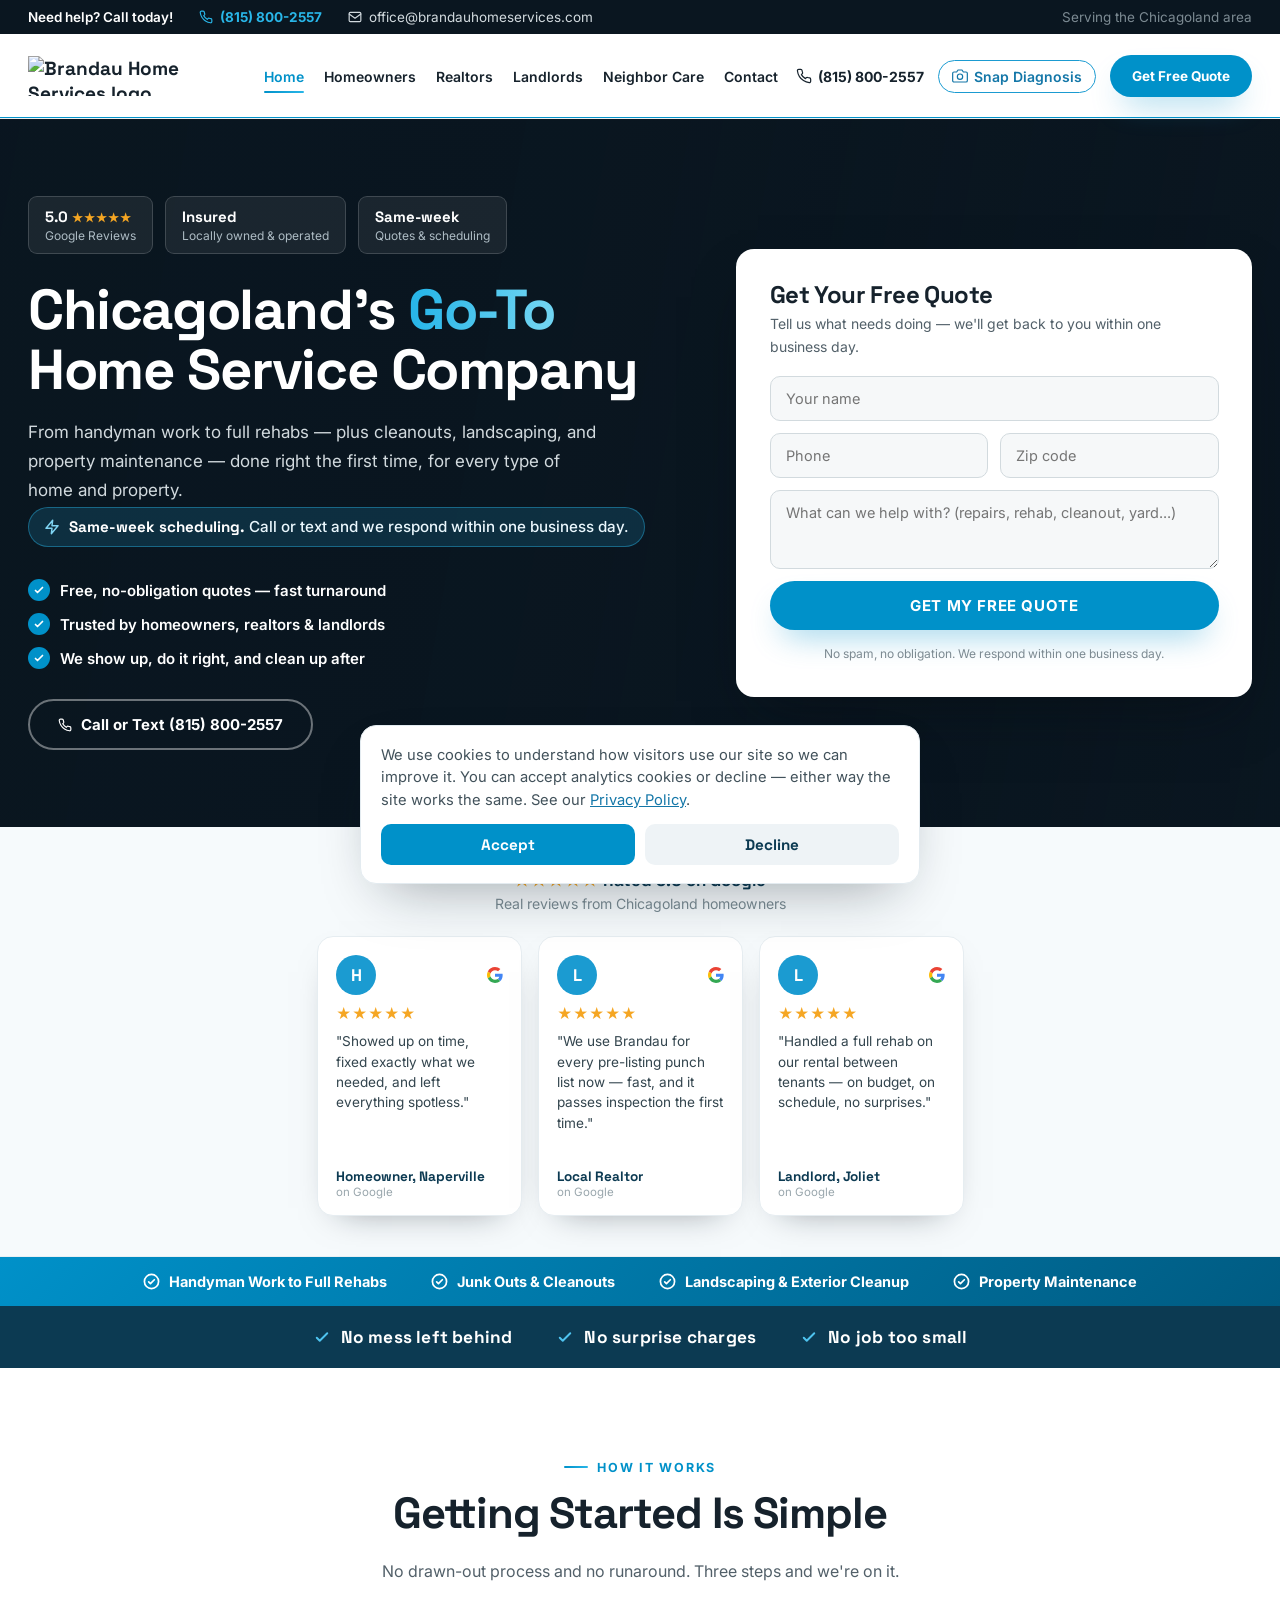
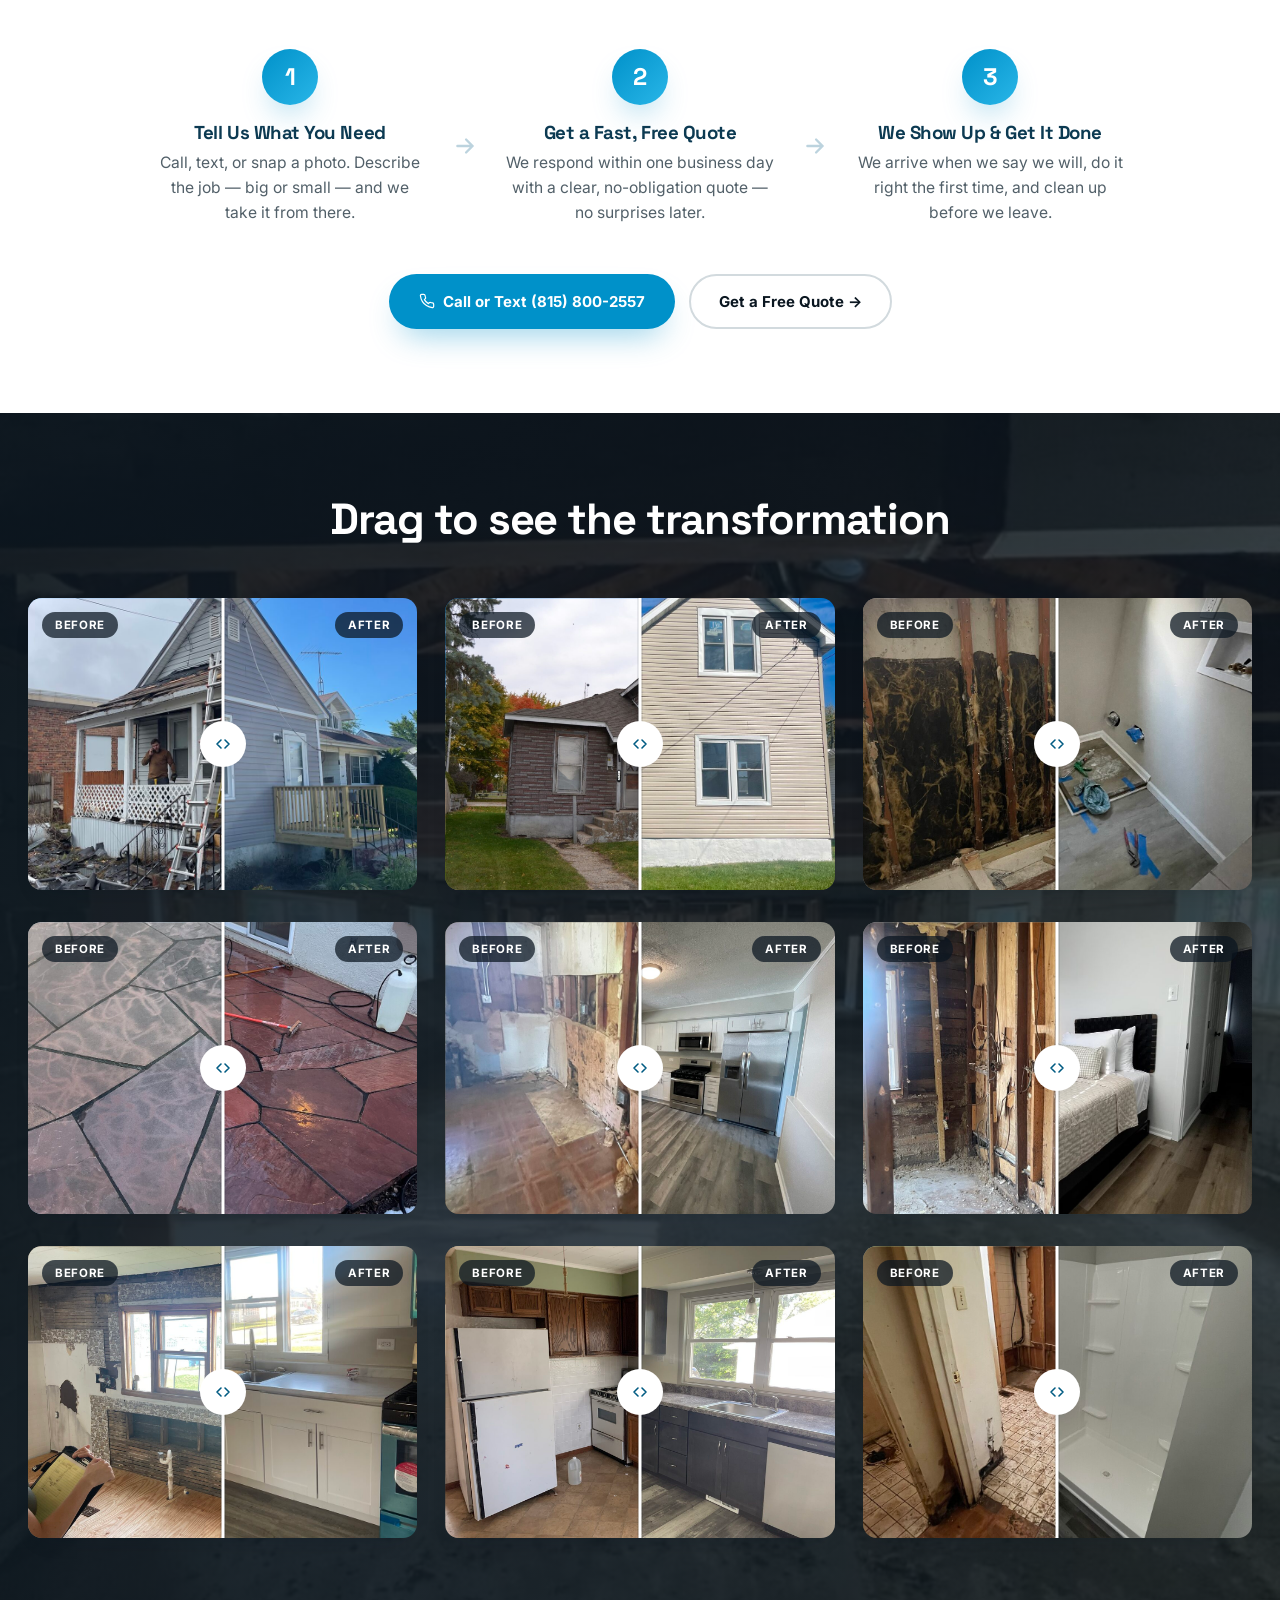
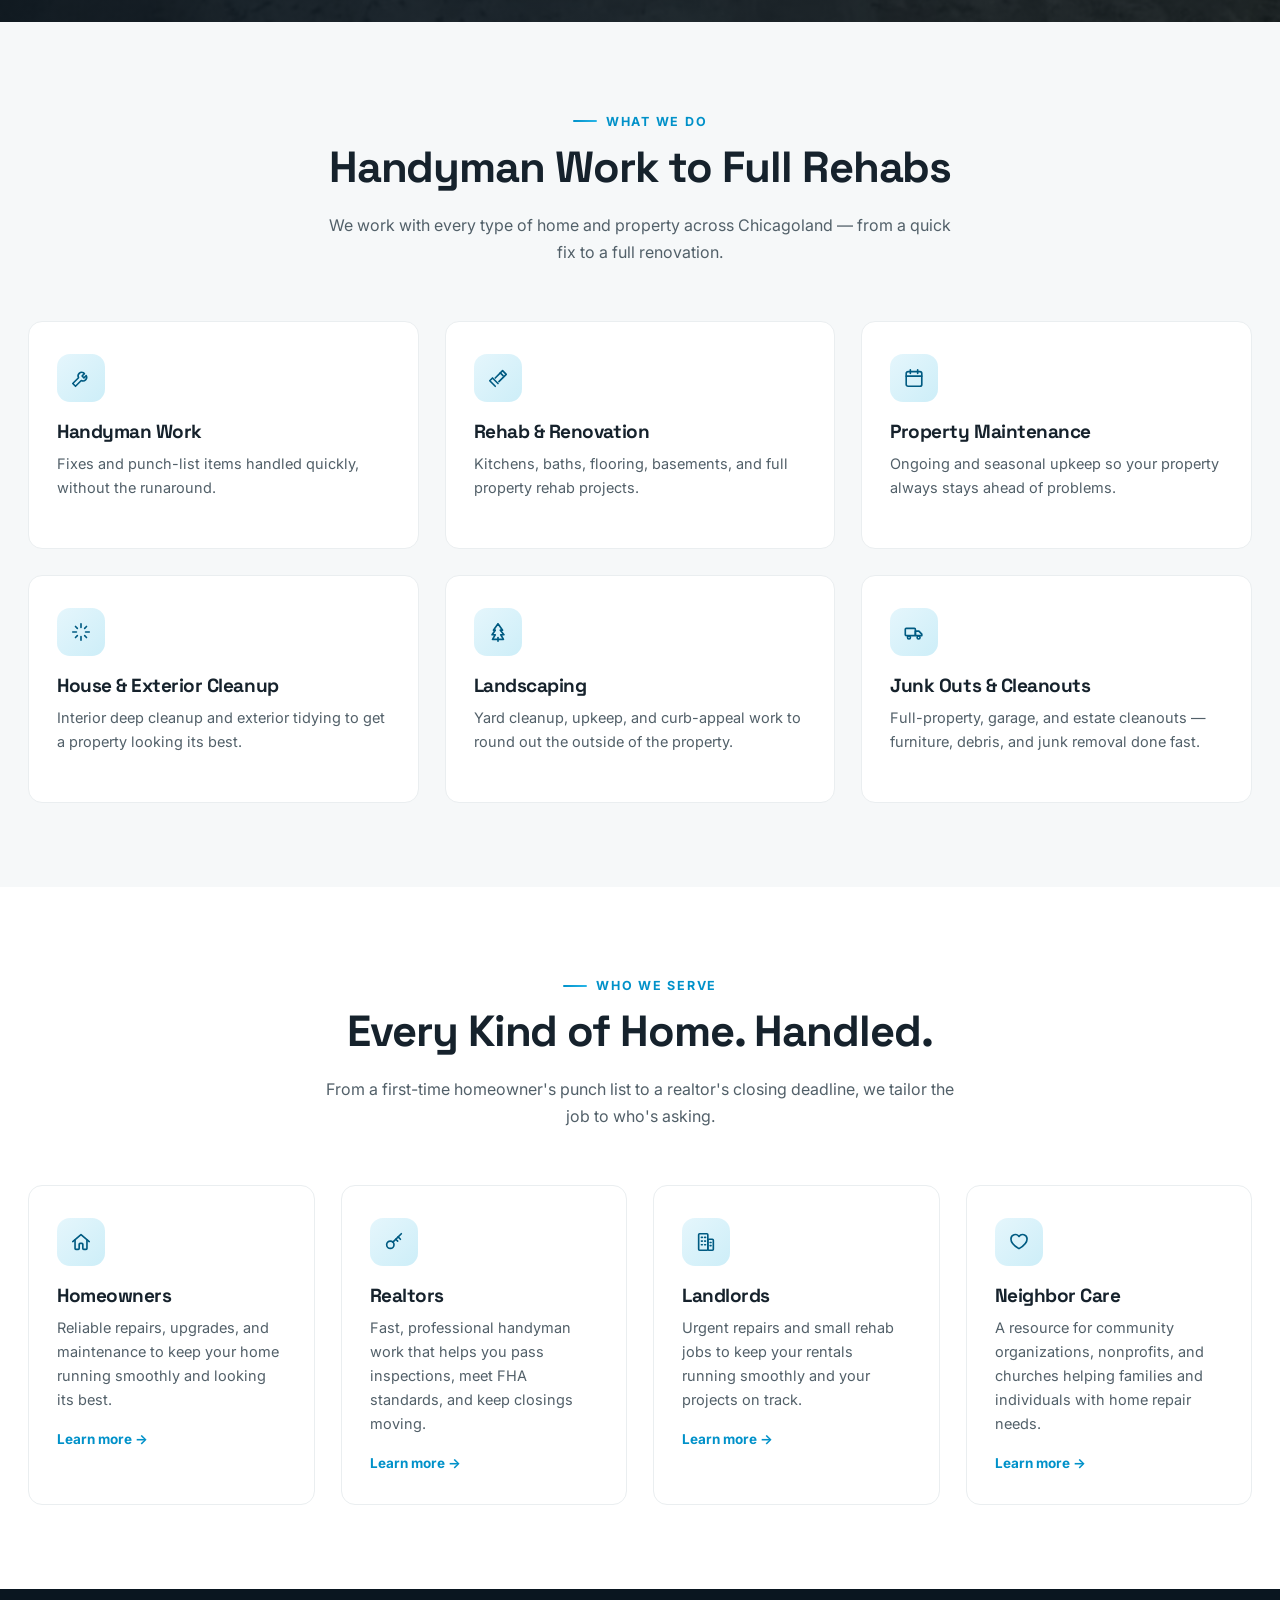
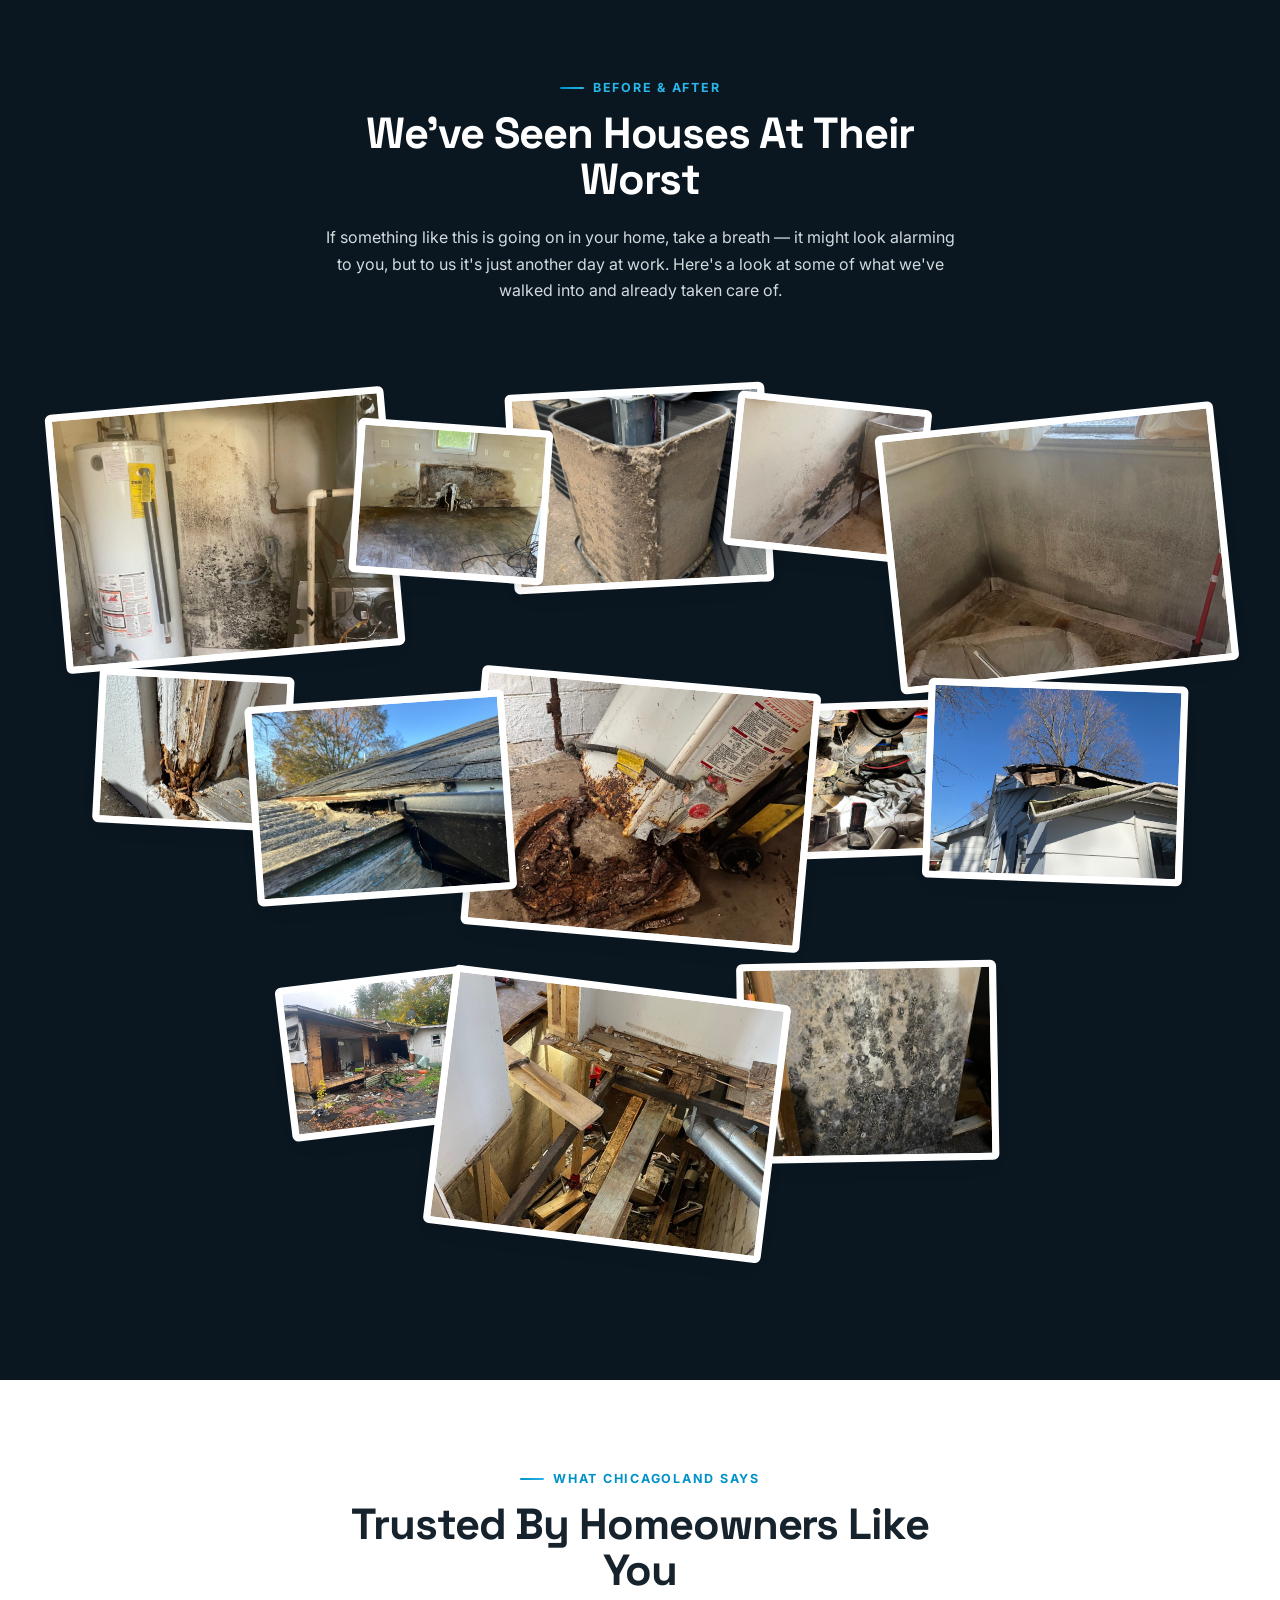
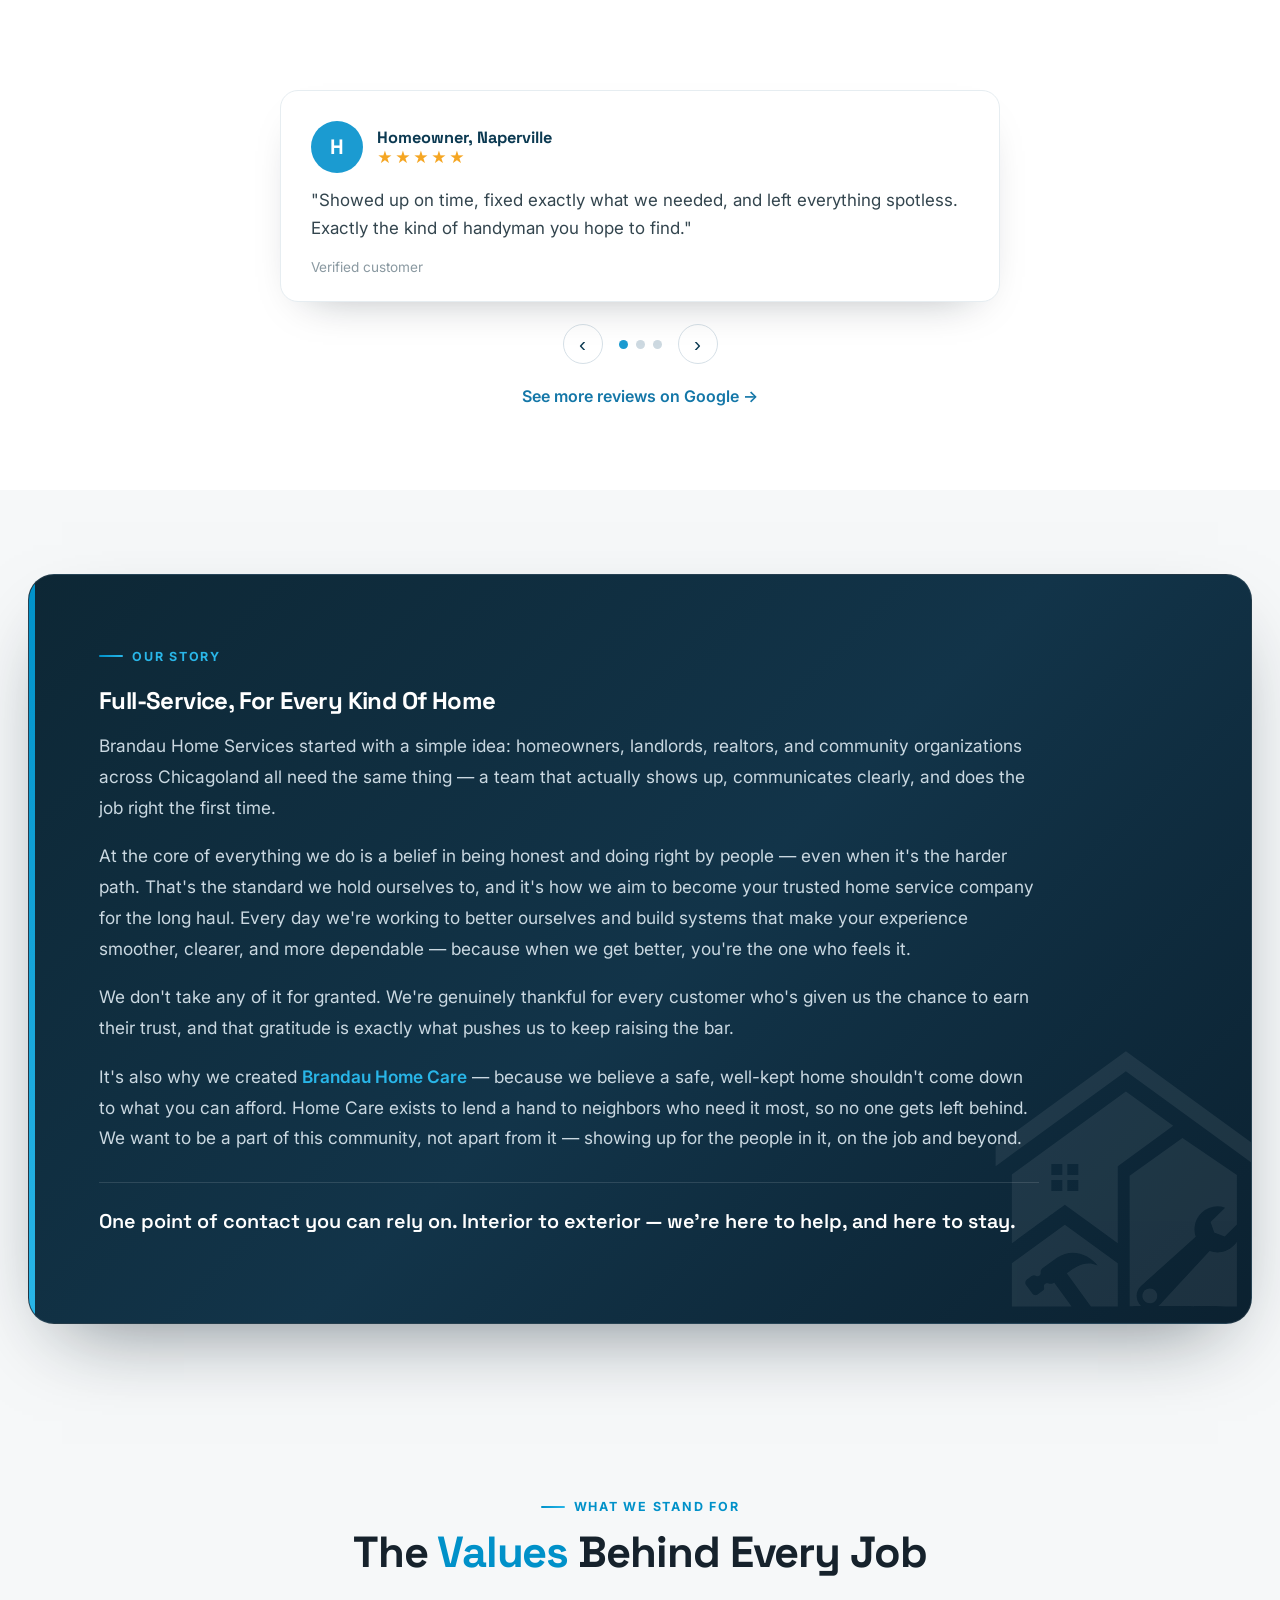
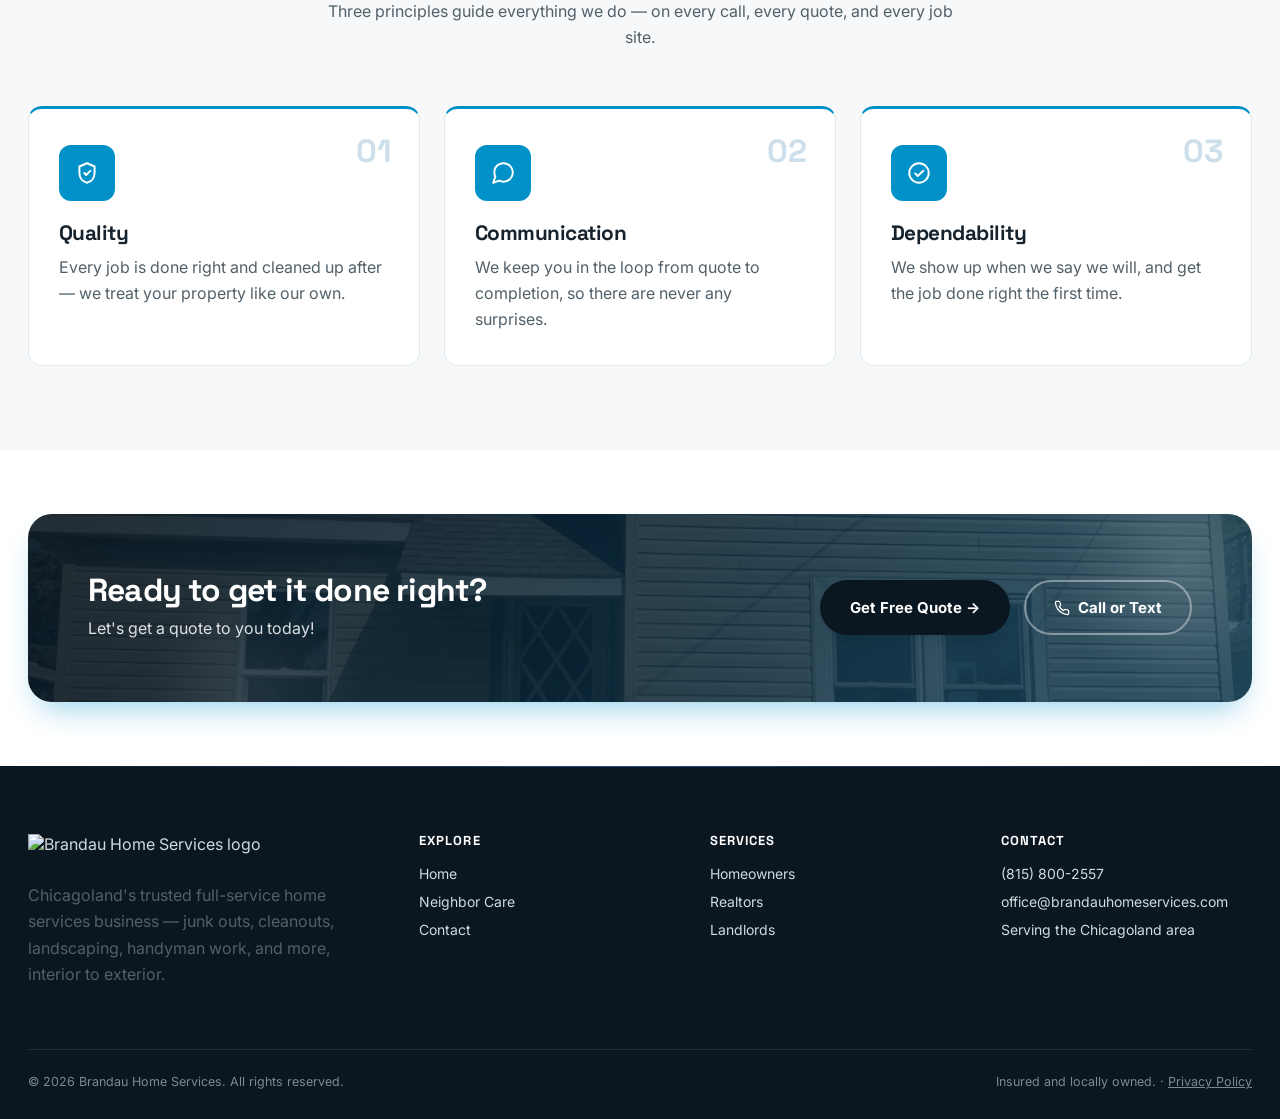
==== commit 281f7277: "Core Values: always-visible cards (fix scroll-reveal)" ====
--- a/index.html
+++ b/index.html
@@ -622,19 +622,19 @@
       <p>Three principles guide everything we do — on every call, every quote, and every job site.</p>
     </div>
     <div class="values-grid">
-      <div class="value-card reveal">
+      <div class="value-card">
         <span class="value-num">01</span>
         <div class="value-icon"><svg viewBox="0 0 24 24" fill="none" stroke="currentColor" stroke-width="1.8" stroke-linecap="round" stroke-linejoin="round"><path d="M12 3l7 3v6c0 4.5-3 8-7 9-4-1-7-4.5-7-9V6l7-3z"/><path d="m9.5 12 1.8 1.8L15 10"/></svg></div>
         <h3>Quality</h3>
         <p>Every job is done right and cleaned up after — we treat your property like our own.</p>
       </div>
-      <div class="value-card reveal">
+      <div class="value-card">
         <span class="value-num">02</span>
         <div class="value-icon"><svg viewBox="0 0 24 24" fill="none" stroke="currentColor" stroke-width="1.8" stroke-linecap="round" stroke-linejoin="round"><path d="M21 11.5a8.38 8.38 0 0 1-.9 3.8 8.5 8.5 0 0 1-7.6 4.7 8.38 8.38 0 0 1-3.8-.9L3 21l1.9-5.7a8.38 8.38 0 0 1-.9-3.8 8.5 8.5 0 0 1 4.7-7.6 8.38 8.38 0 0 1 3.8-.9h.5a8.48 8.48 0 0 1 8 8v.5z"/></svg></div>
         <h3>Communication</h3>
         <p>We keep you in the loop from quote to completion, so there are never any surprises.</p>
       </div>
-      <div class="value-card reveal">
+      <div class="value-card">
         <span class="value-num">03</span>
         <div class="value-icon"><svg viewBox="0 0 24 24" fill="none" stroke="currentColor" stroke-width="1.8" stroke-linecap="round" stroke-linejoin="round"><circle cx="12" cy="12" r="9"/><path d="m8.5 12.5 2.3 2.3L16 10"/></svg></div>
         <h3>Dependability</h3>
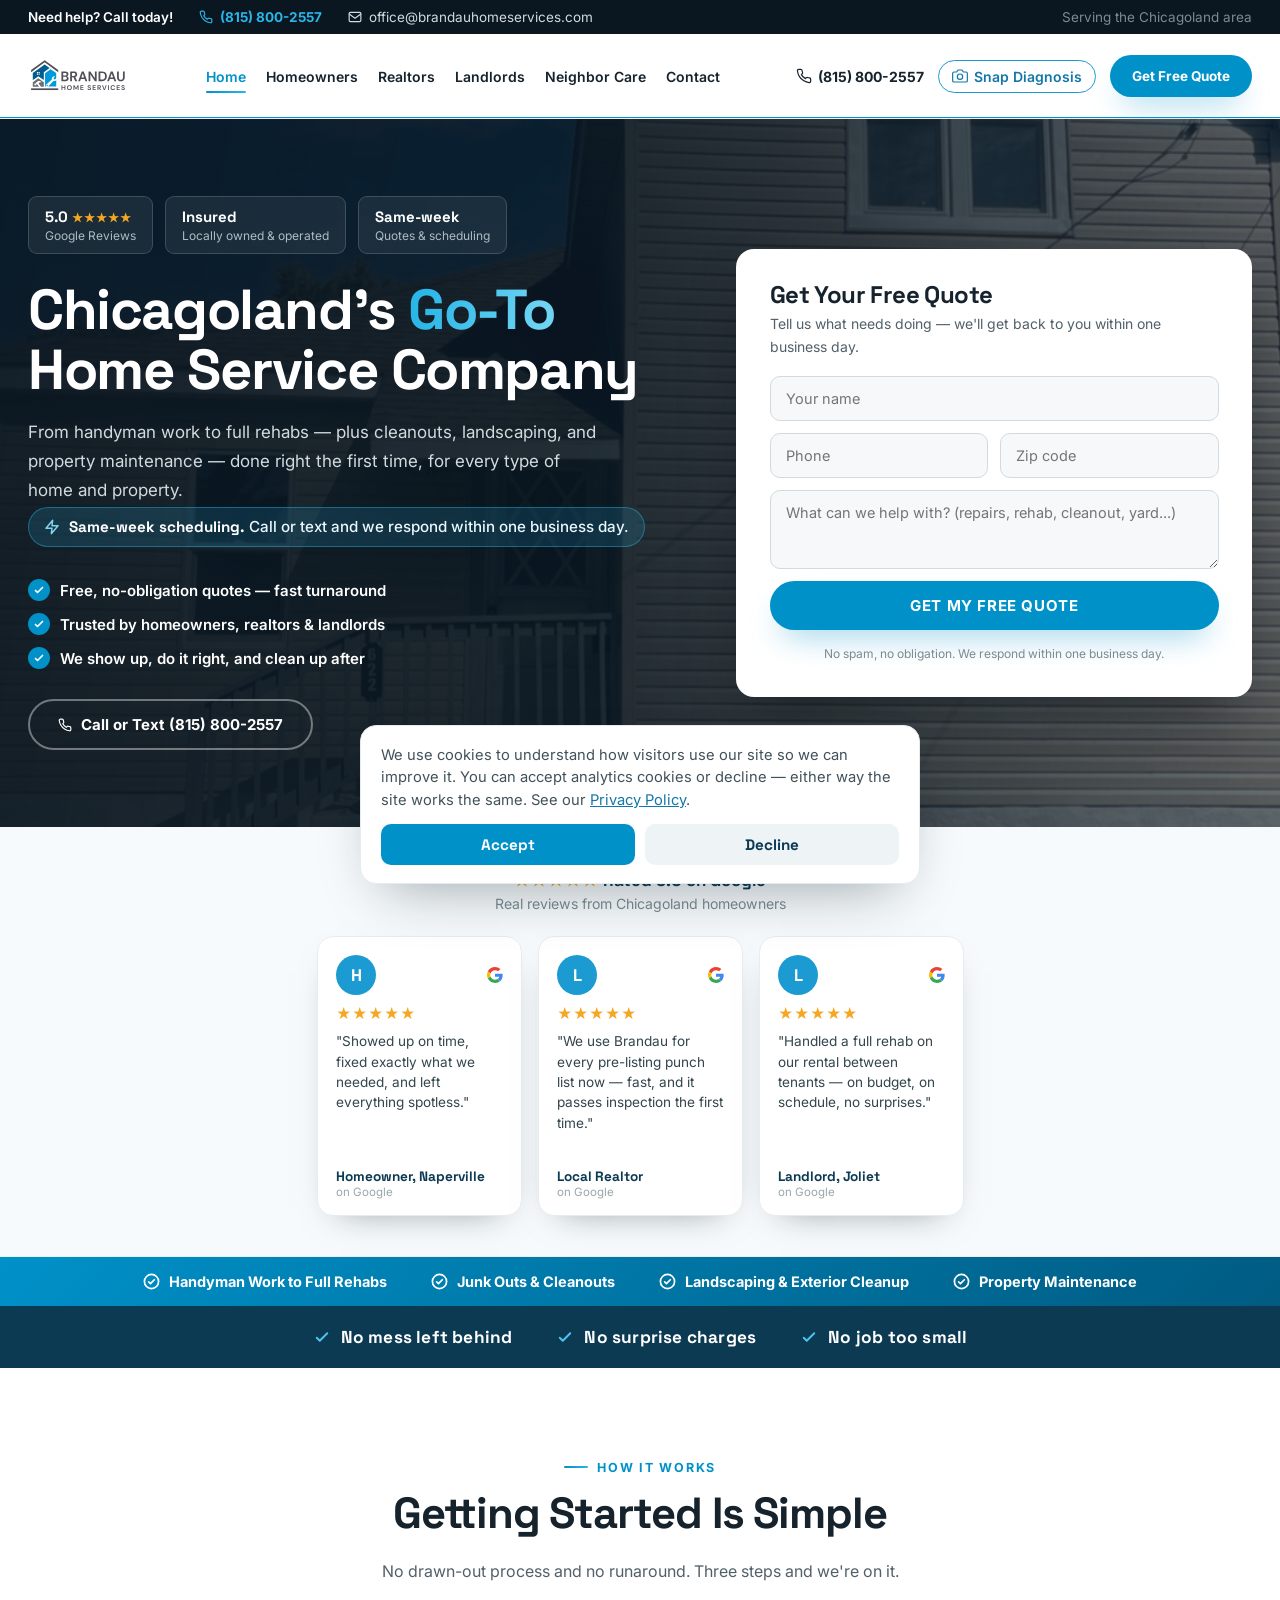
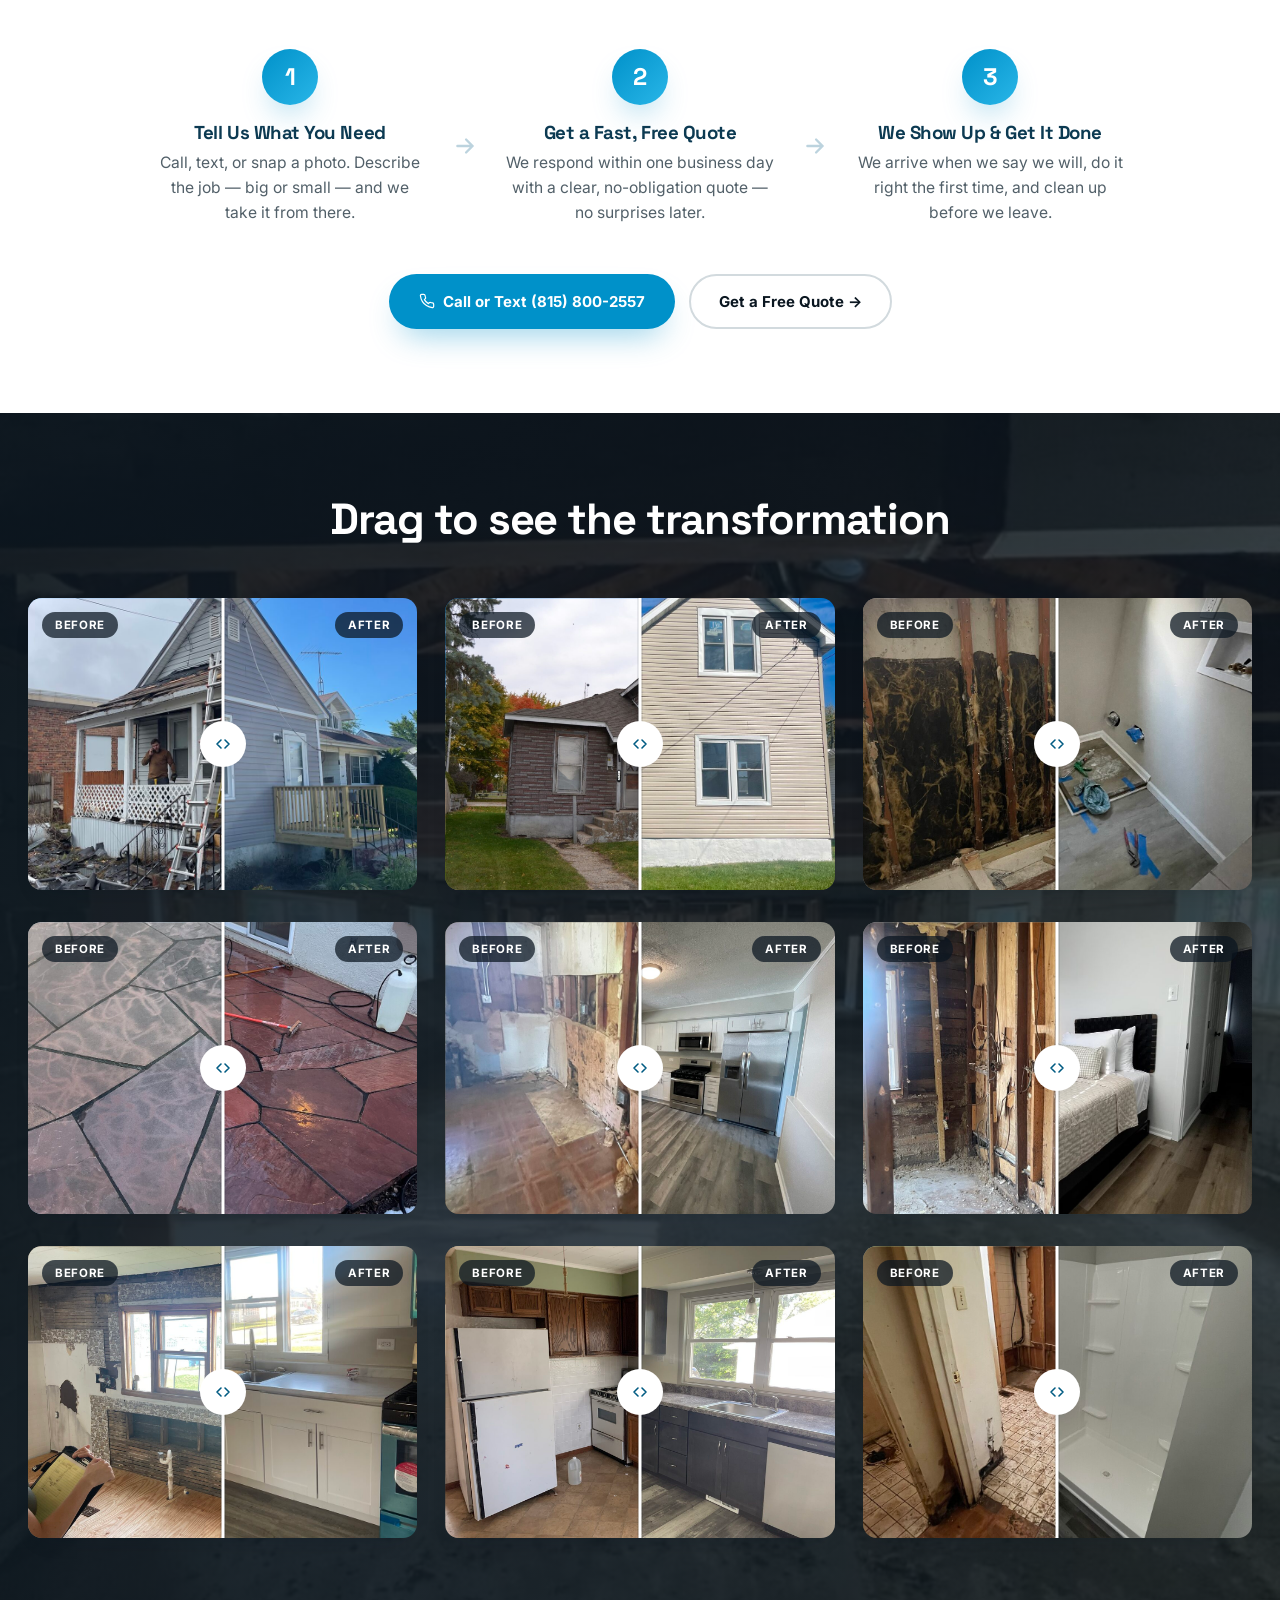
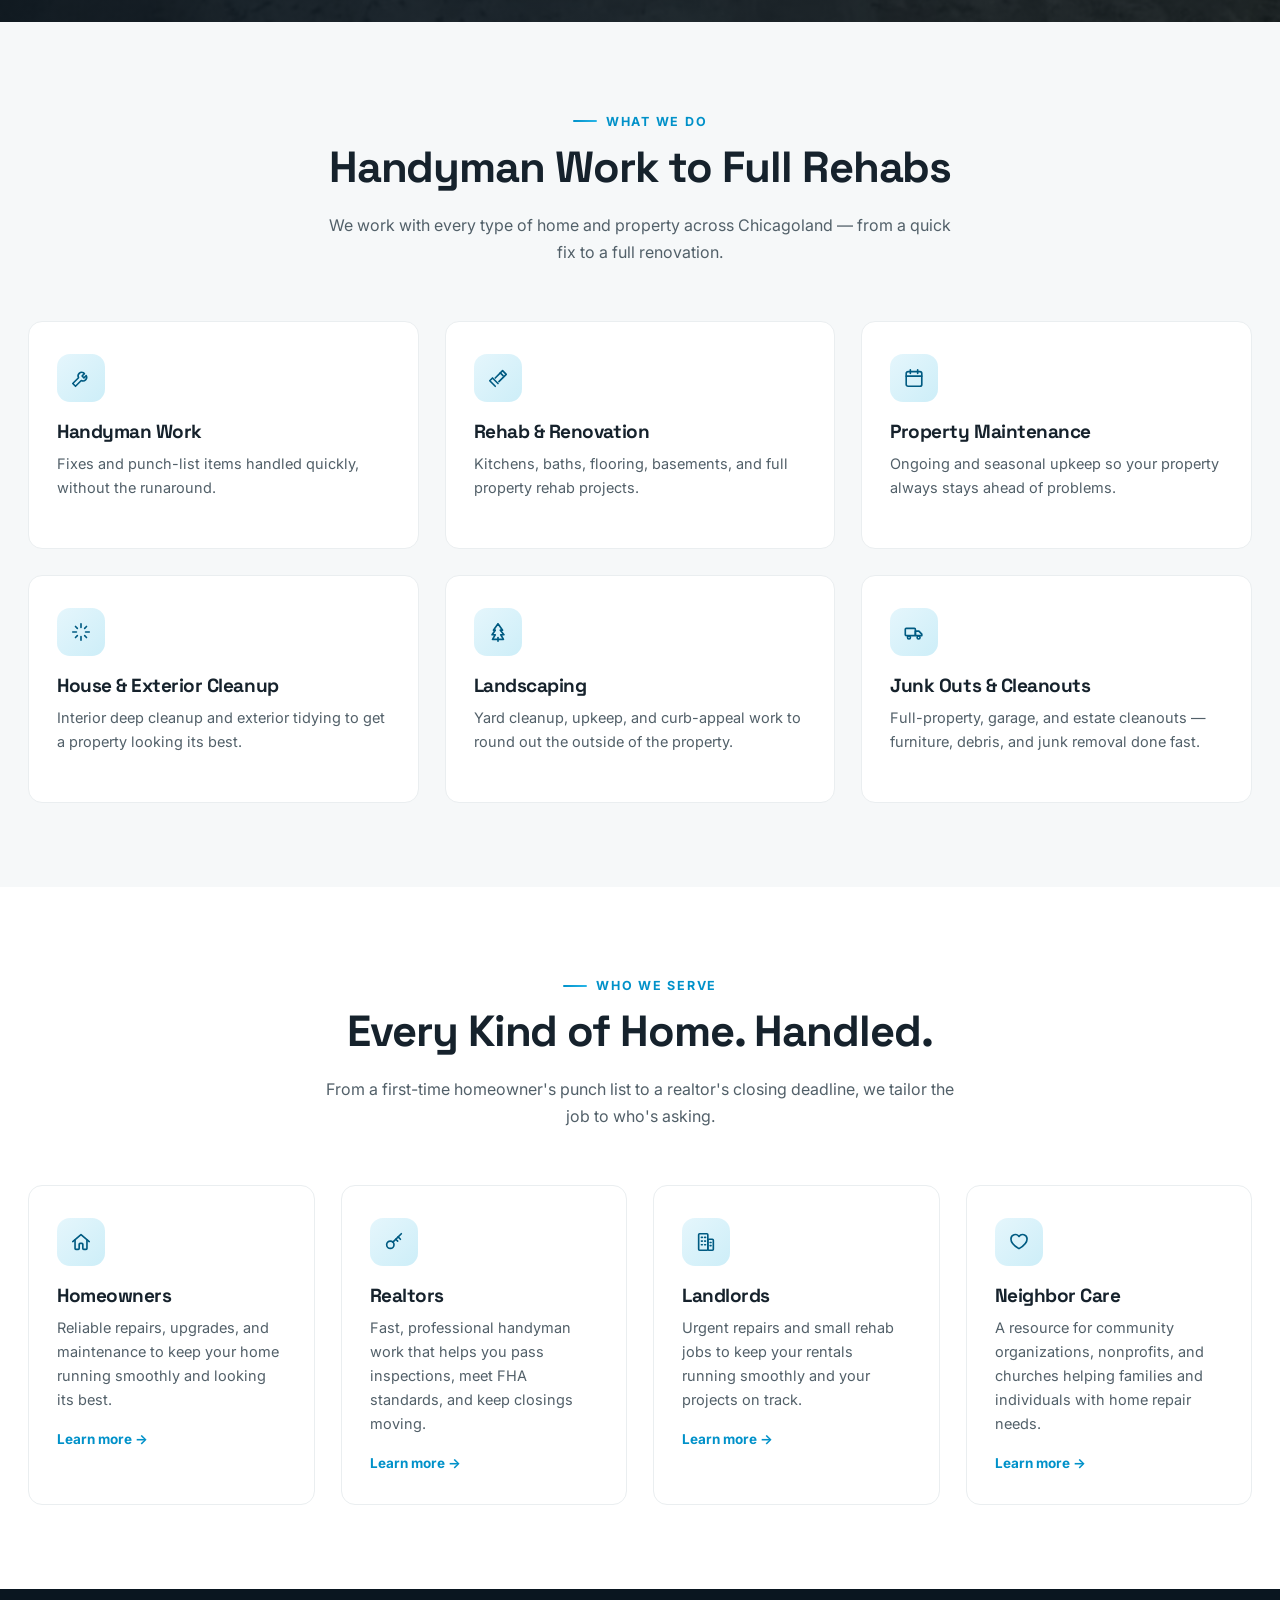
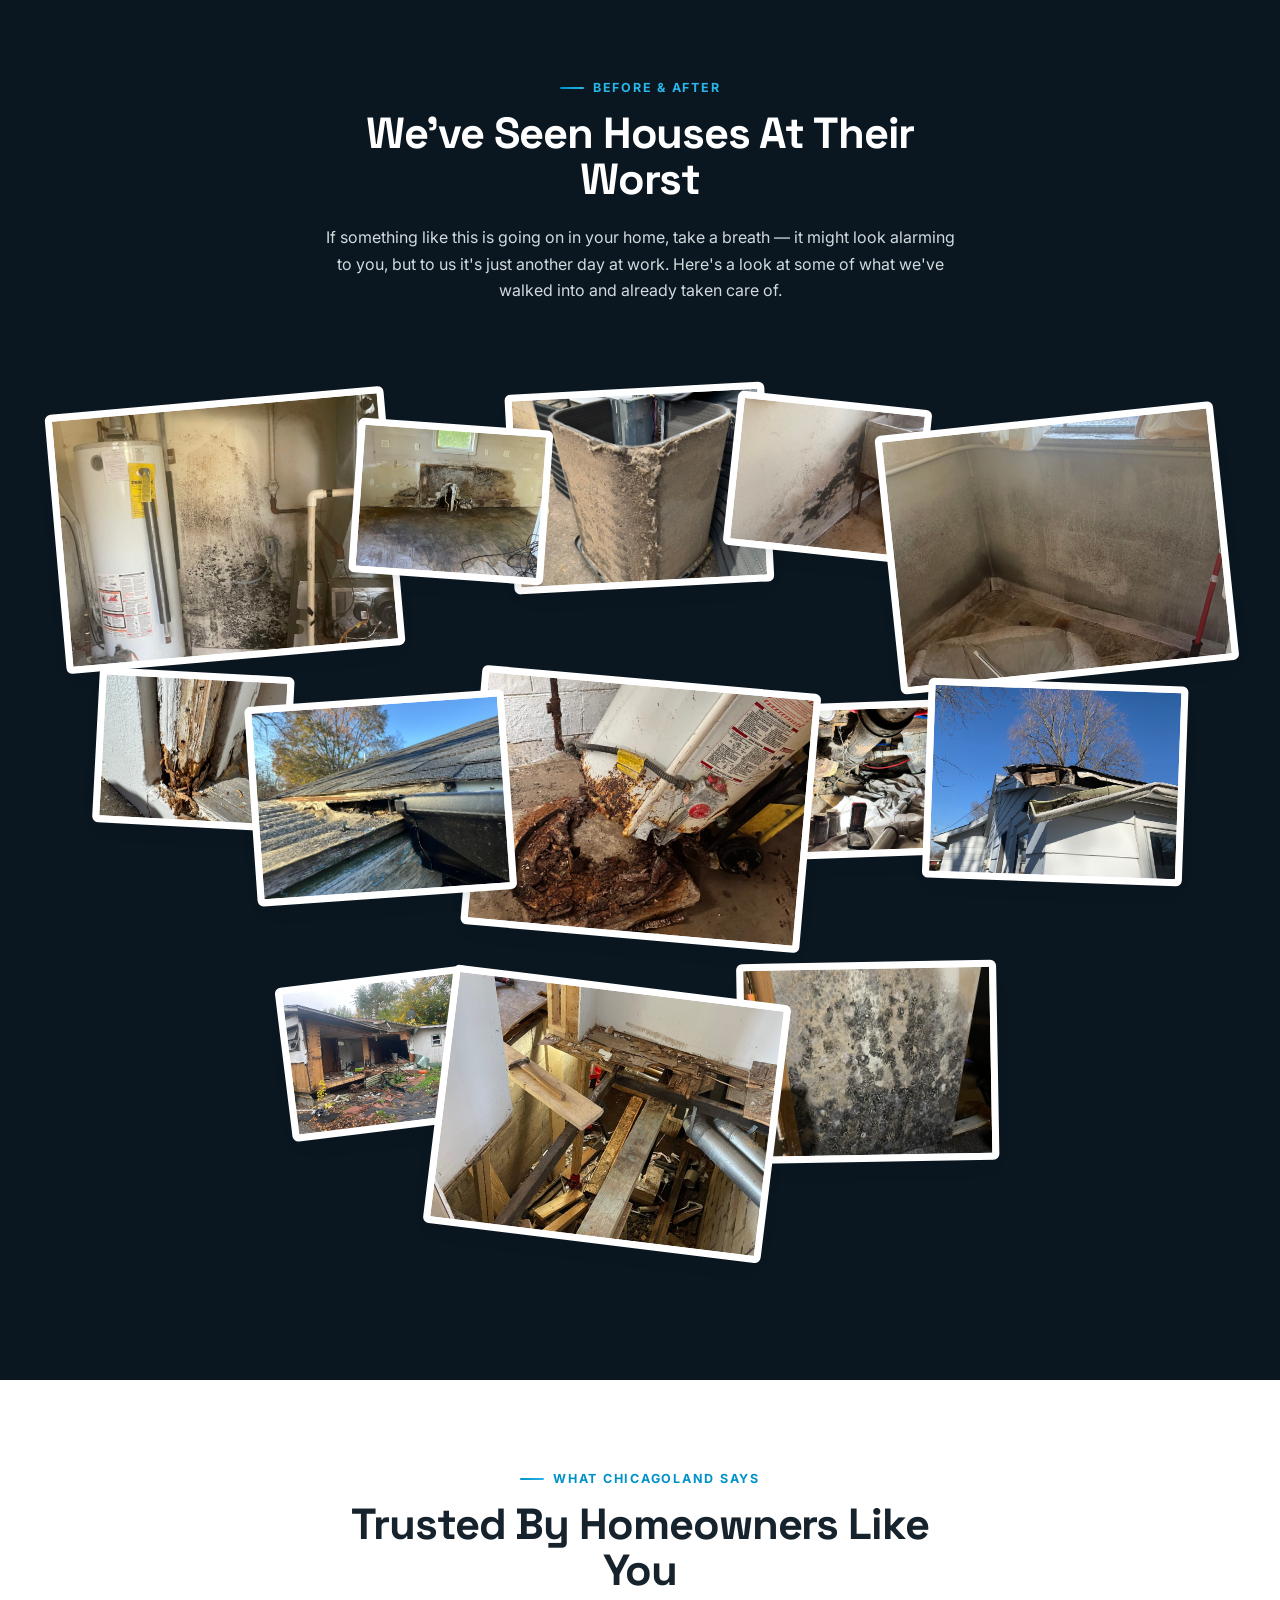
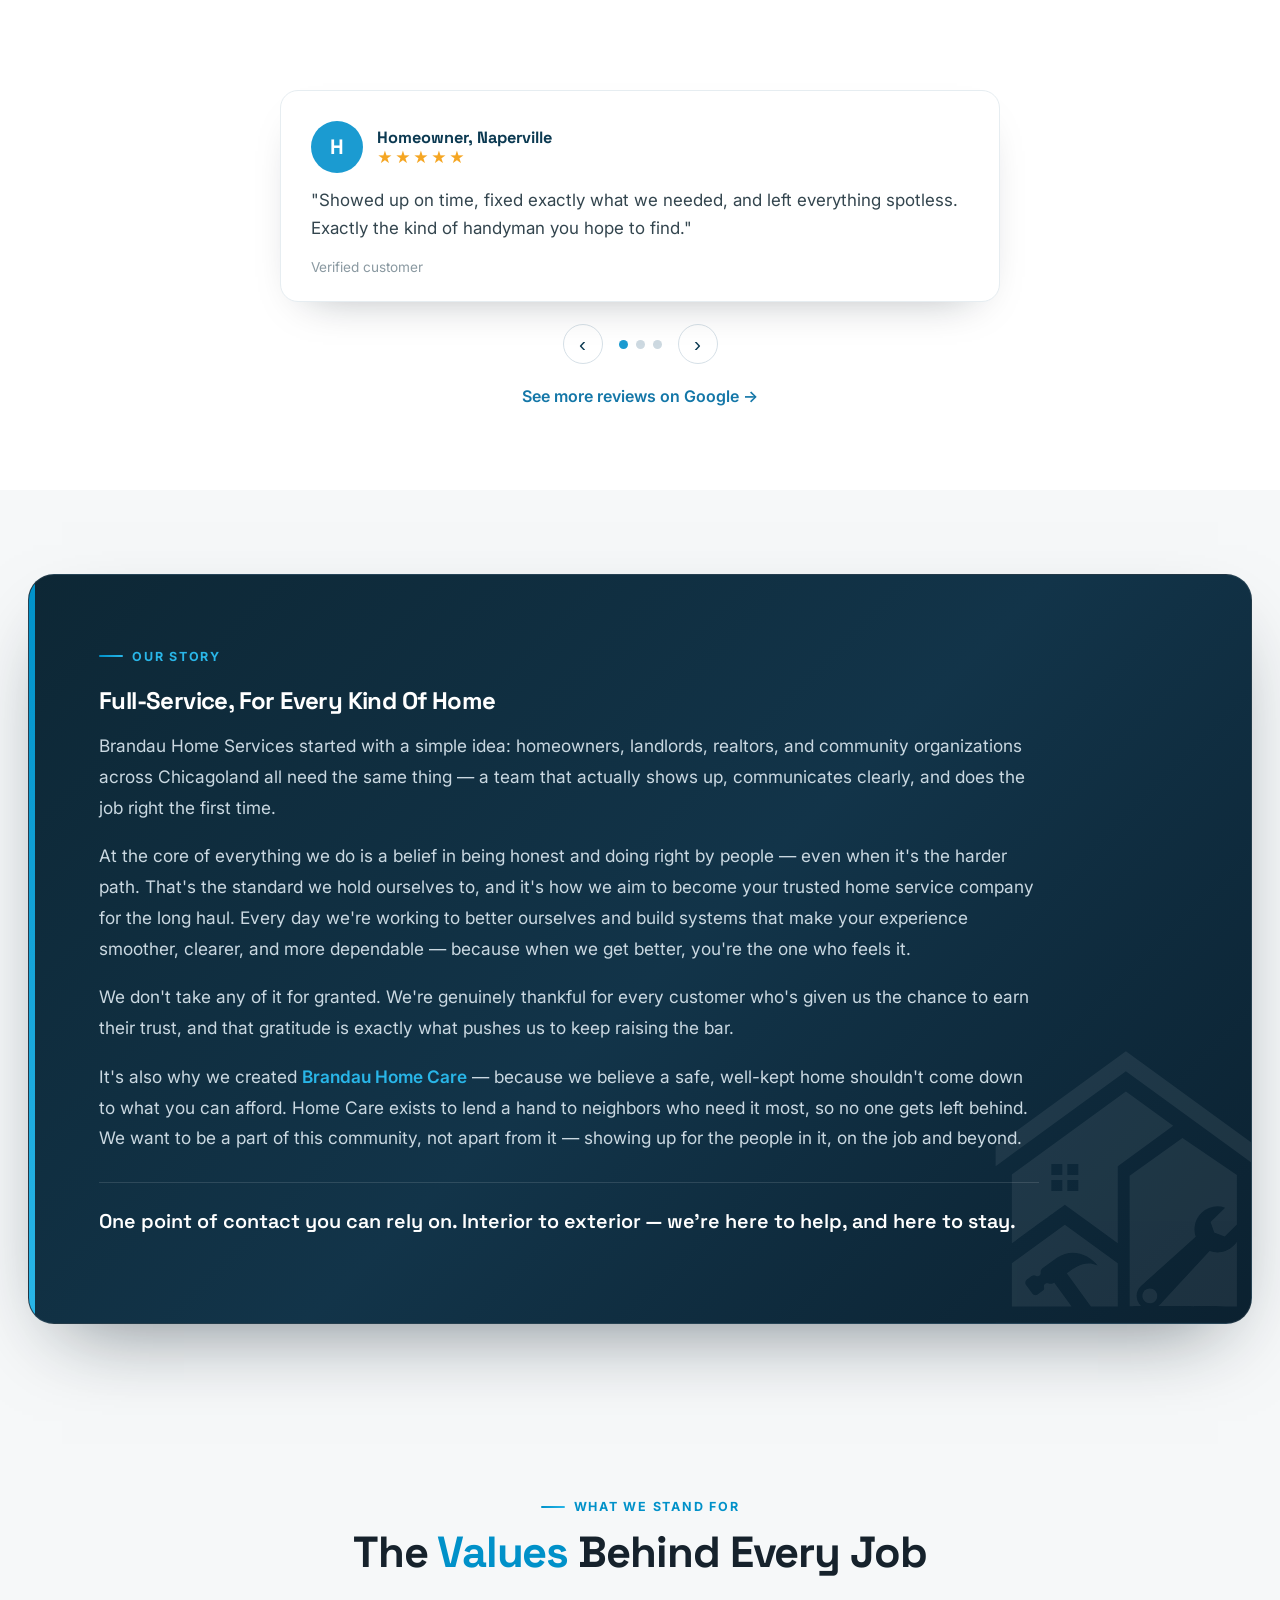
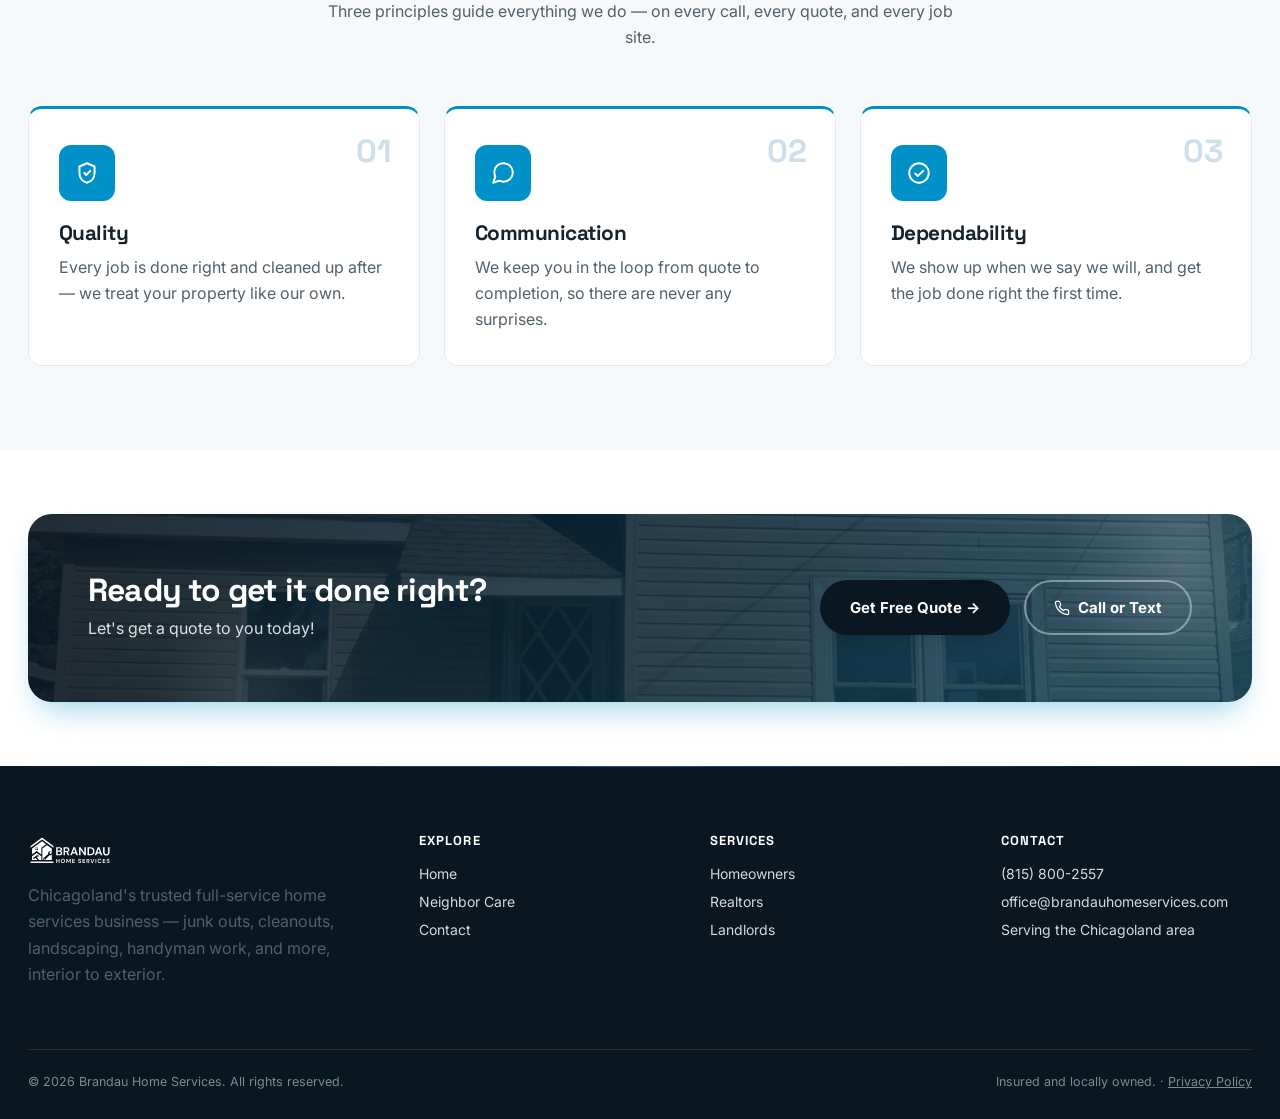
==== commit 2bf53d24: "Audit fixes: self-host logo, accurate Snap wording, schema, SEO titles/meta, sitemap" ====
--- a/index.html
+++ b/index.html
@@ -3,8 +3,8 @@
 <head>
 <meta charset="UTF-8">
 <meta name="viewport" content="width=device-width, initial-scale=1.0">
-<title>Brandau Home Services | Chicagoland's Go-To Home Service Company</title>
-<meta name="description" content="Handyman work to full rehabs, house and exterior cleanup, landscaping, junk outs, and property maintenance across Chicagoland — book a free quote today.">
+<title>Chicagoland Handyman &amp; Home Repair | Brandau Home Services</title>
+<meta name="description" content="Chicagoland's 5-star handyman &amp; home service team — repairs, rehabs, cleanups, landscaping &amp; junk removal. Call or text (815) 800-2557 for a free quote.">
 <link rel="icon" href="images/favicon.ico" sizes="any">
 <link rel="icon" href="images/favicon.svg" type="image/svg+xml">
 <link rel="apple-touch-icon" href="images/apple-touch-icon.png">
@@ -13,7 +13,7 @@
 <meta property="og:type" content="website">
 <meta property="og:site_name" content="Brandau Home Services">
 <meta property="og:title" content="Brandau Home Services | Chicagoland's Go-To Home Service Company">
-<meta property="og:description" content="Handyman work to full rehabs, house and exterior cleanup, landscaping, junk outs, and property maintenance across Chicagoland — book a free quote today.">
+<meta property="og:description" content="Chicagoland's 5-star handyman &amp; home service team — repairs, rehabs, cleanups, landscaping &amp; junk removal. Call or text (815) 800-2557 for a free quote.">
 <meta property="og:image" content="https://brandauhomeservices.com/images/og-image.jpg">
 <meta property="og:image:width" content="1200">
 <meta property="og:image:height" content="630">
@@ -21,7 +21,7 @@
 <meta property="og:url" content="https://brandauhomeservices.com/index.html">
 <meta name="twitter:card" content="summary_large_image">
 <meta name="twitter:title" content="Brandau Home Services | Chicagoland's Go-To Home Service Company">
-<meta name="twitter:description" content="Handyman work to full rehabs, house and exterior cleanup, landscaping, junk outs, and property maintenance across Chicagoland — book a free quote today.">
+<meta name="twitter:description" content="Chicagoland's 5-star handyman &amp; home service team — repairs, rehabs, cleanups, landscaping &amp; junk removal. Call or text (815) 800-2557 for a free quote.">
 <meta name="twitter:image" content="https://brandauhomeservices.com/images/og-image.jpg">
 <link rel="preconnect" href="https://fonts.googleapis.com">
 <link href="https://fonts.googleapis.com/css2?family=Space+Grotesk:wght@500;700&family=Inter:wght@400;500;600;700&display=swap" rel="stylesheet">
@@ -42,10 +42,14 @@
   },
   "address": {
     "@type": "PostalAddress",
+      "addressLocality": "Channahon",
     "addressRegion": "IL",
+      "postalCode": "60410",
     "addressCountry": "US"
   },
-  "priceRange": "$$"
+  "sameAs": ["https://g.page/r/CXRDToaMkE_PEAE"],
+    "logo": "https://brandauhomeservices.com/images/logo.svg",
+    "priceRange": "$$"
 }
 </script>
 </head>
@@ -63,7 +67,7 @@
 <header class="site-header">
   <div class="container">
     <a href="index.html" class="brand">
-      <img src="https://images.squarespace-cdn.com/content/v1/68ae61301c68f653941afa50/17b04d4c-f9a6-4a3e-90db-281ad67f8ed3/BrandauHS_logo-02.jpg?format=1500w" alt="Brandau Home Services logo">
+      <img src="images/logo.svg" alt="Brandau Home Services logo">
     </a>
     <nav class="nav">
       <a href="index.html" class="active">Home</a>
@@ -85,7 +89,7 @@
 </header>
 
 <section class="trust-hero">
-  <img class="trust-hero-bg" src="https://images.squarespace-cdn.com/content/v1/68ae61301c68f653941afa50/c818ea0d-97ae-4b14-a8fc-9c5c4af663c9/IMG_0315.jpeg" alt="" aria-hidden="true">
+  <img class="trust-hero-bg" src="images/exteriorsiding-after.jpg" alt="" aria-hidden="true">
   <div class="trust-hero-shade"></div>
   <div class="container">
     <div>
@@ -664,7 +668,7 @@
     <div class="footer-grid">
       <div>
         <div class="footer-brand">
-          <img src="https://images.squarespace-cdn.com/content/v1/68ae61301c68f653941afa50/17b04d4c-f9a6-4a3e-90db-281ad67f8ed3/BrandauHS_logo-02.jpg?format=1500w" alt="Brandau Home Services logo">
+          <img src="images/logo-white.svg" alt="Brandau Home Services logo">
         </div>
         <p>Chicagoland's trusted full-service home services business — junk outs, cleanouts, landscaping, handyman work, and more, interior to exterior.</p>
       </div>
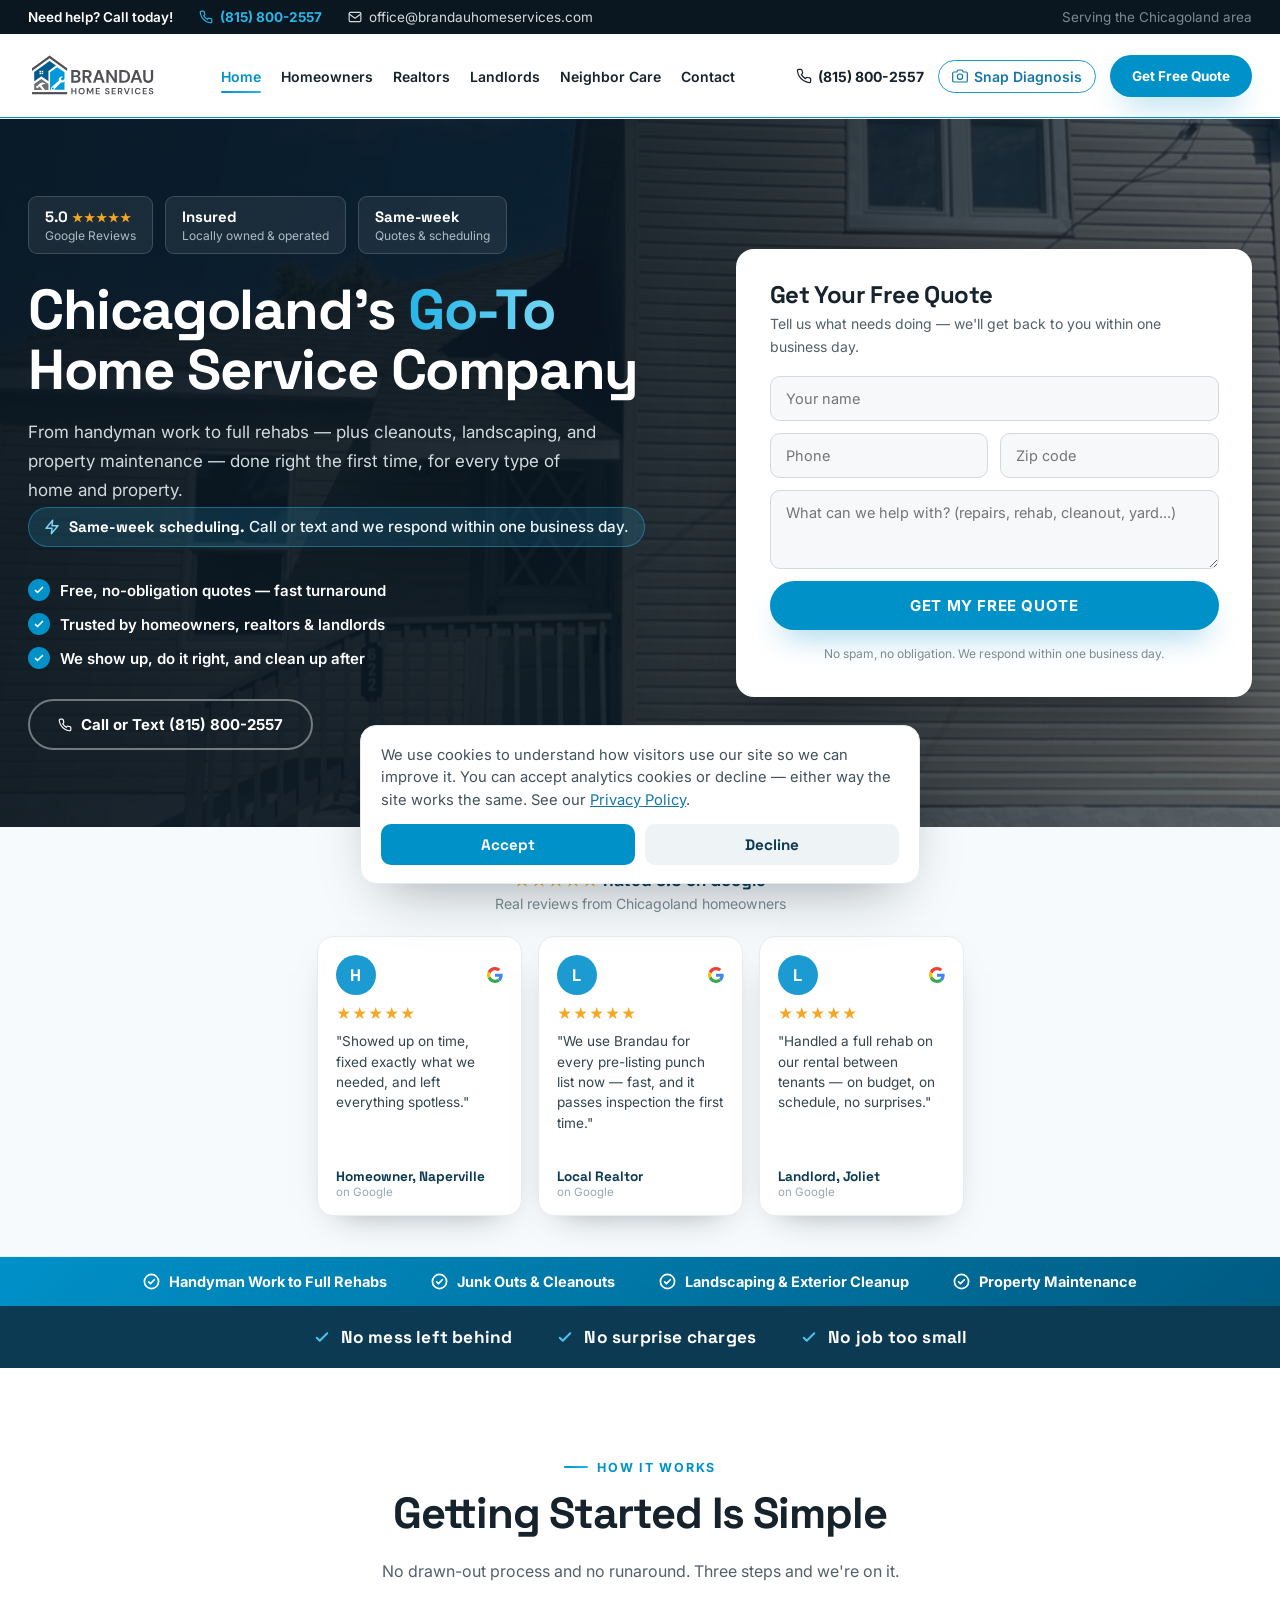
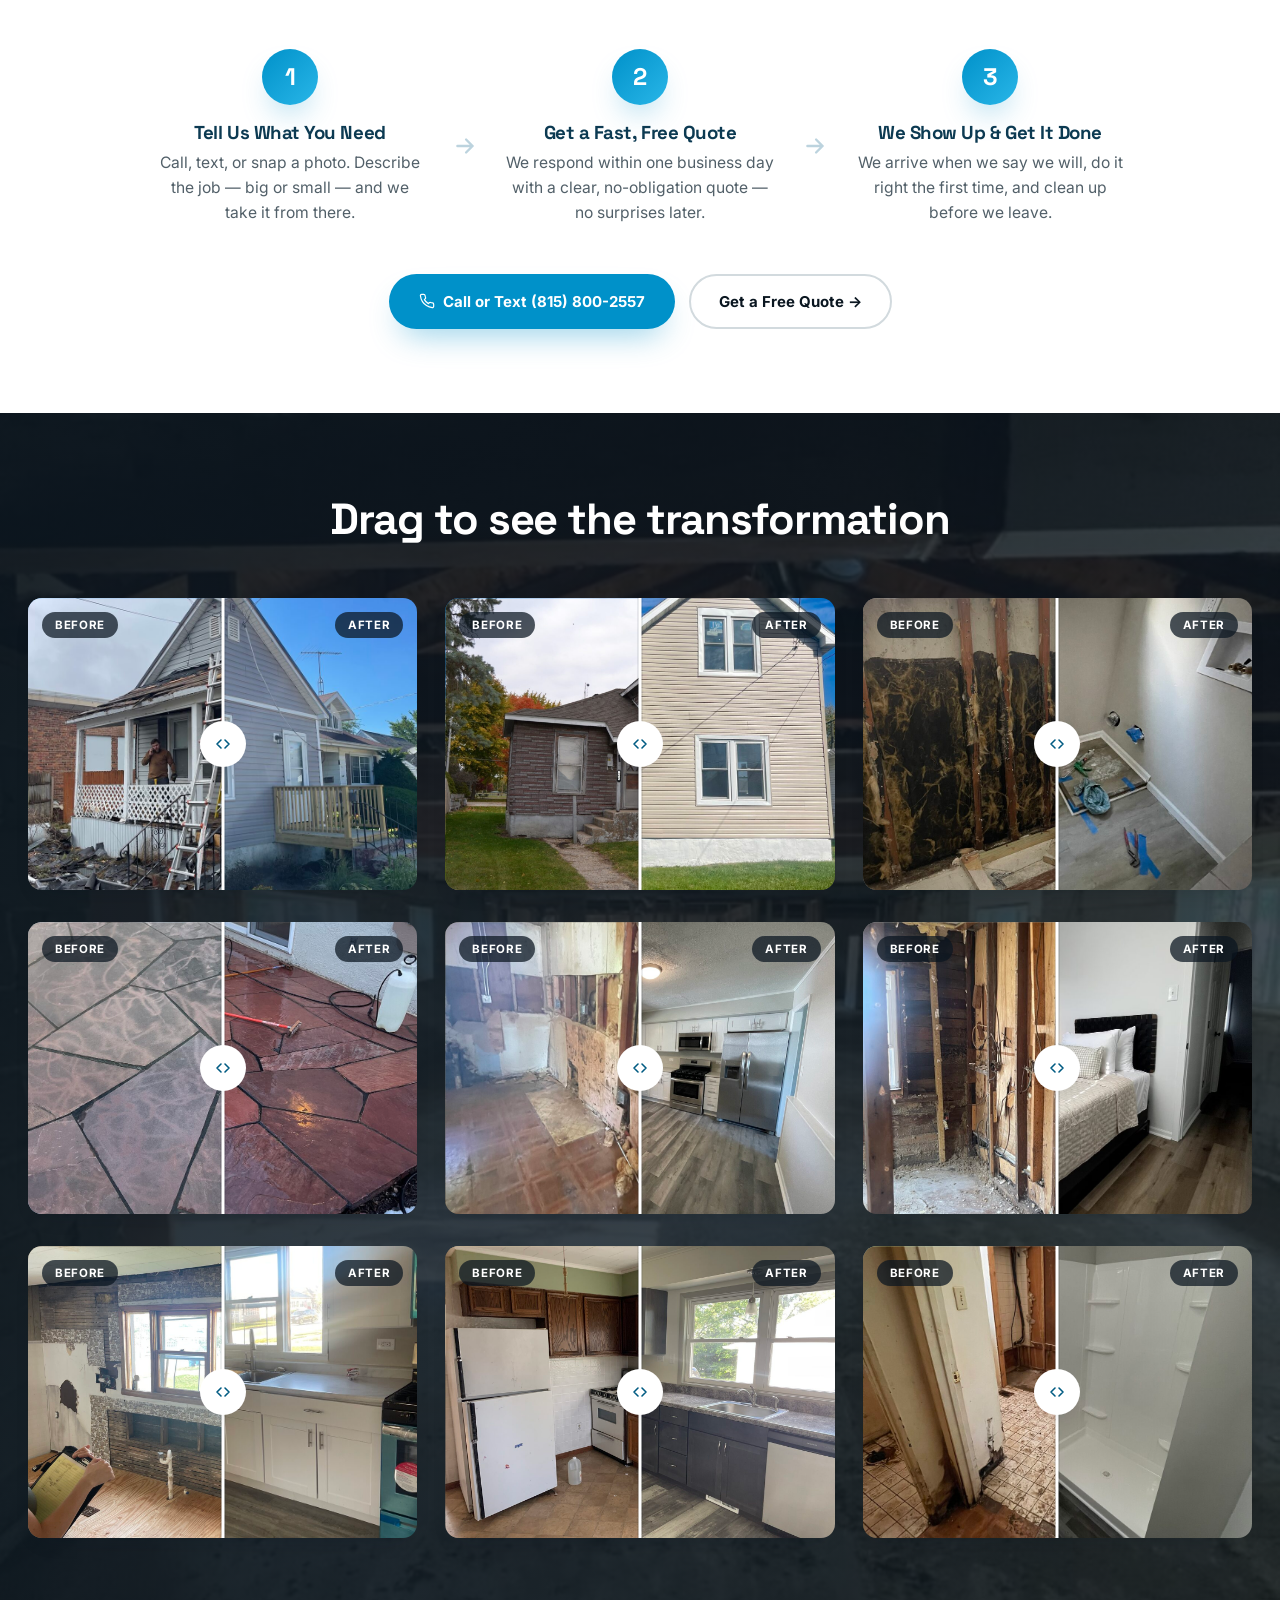
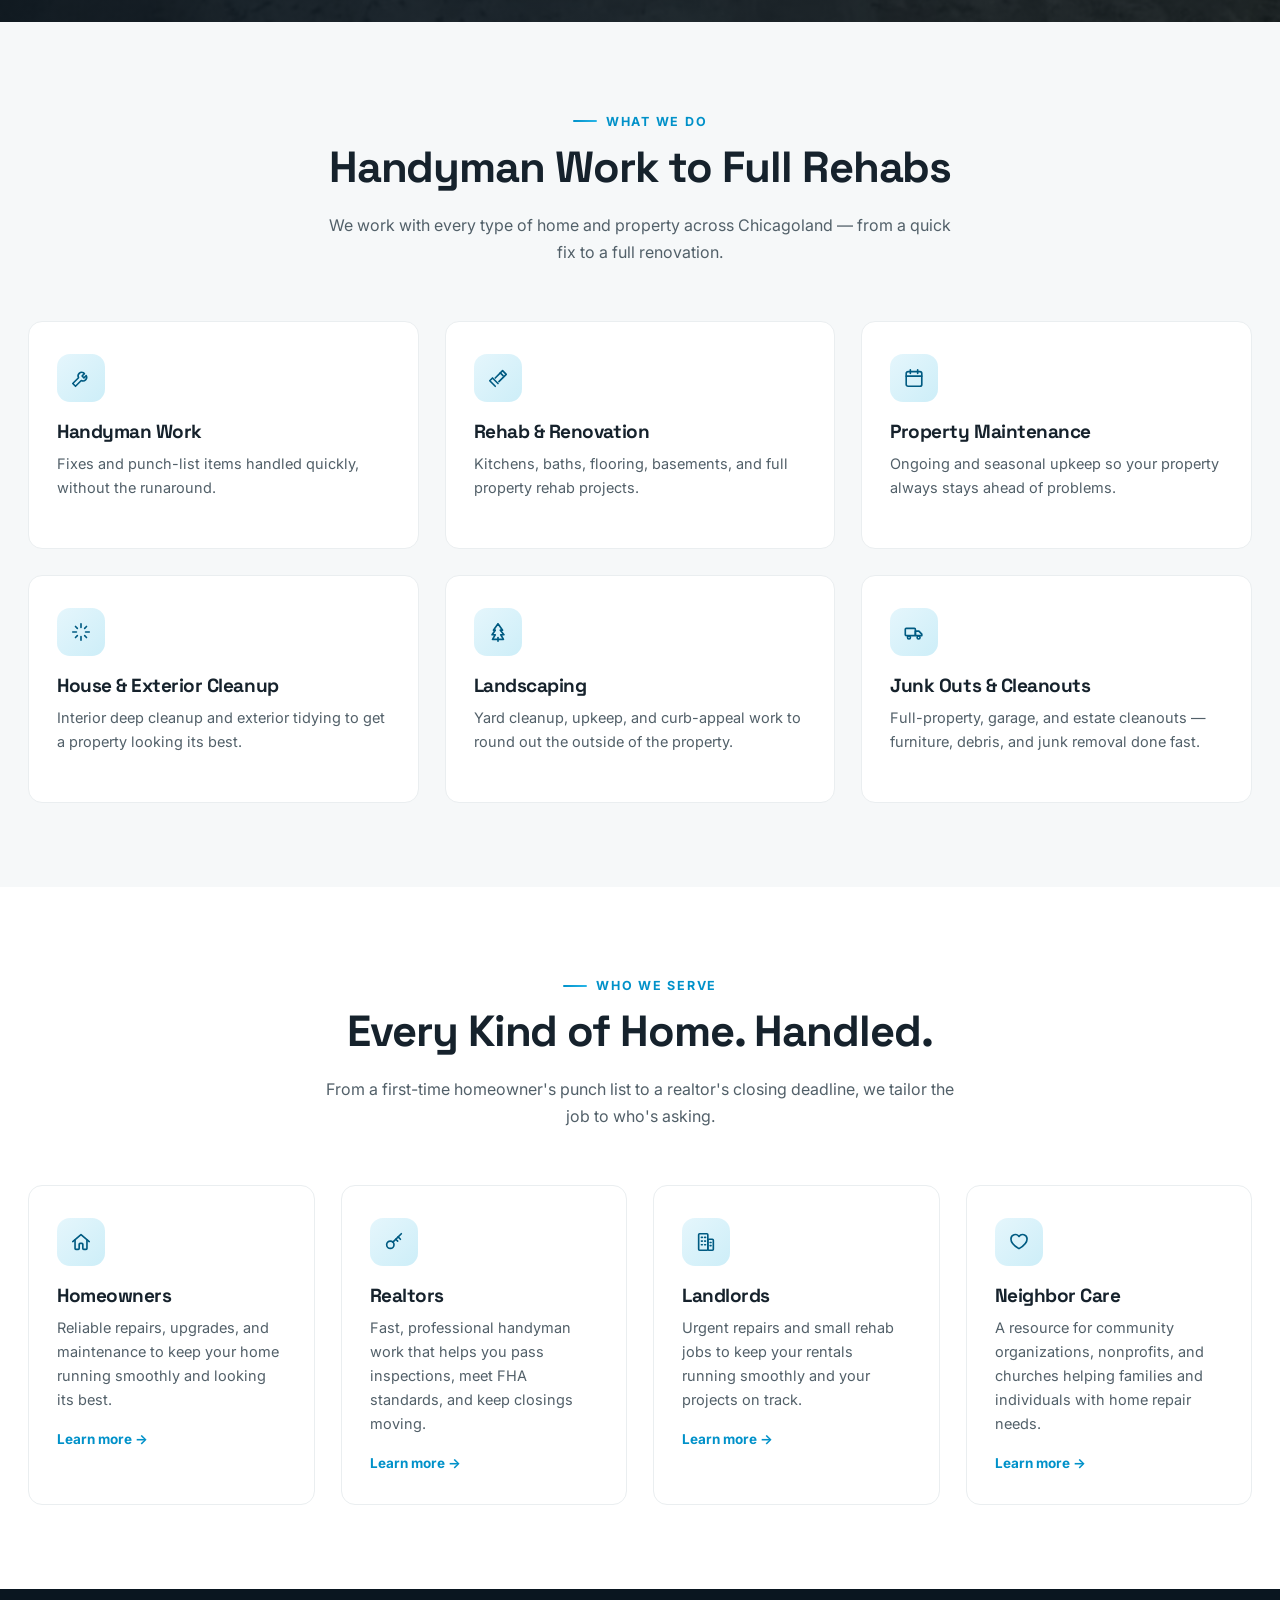
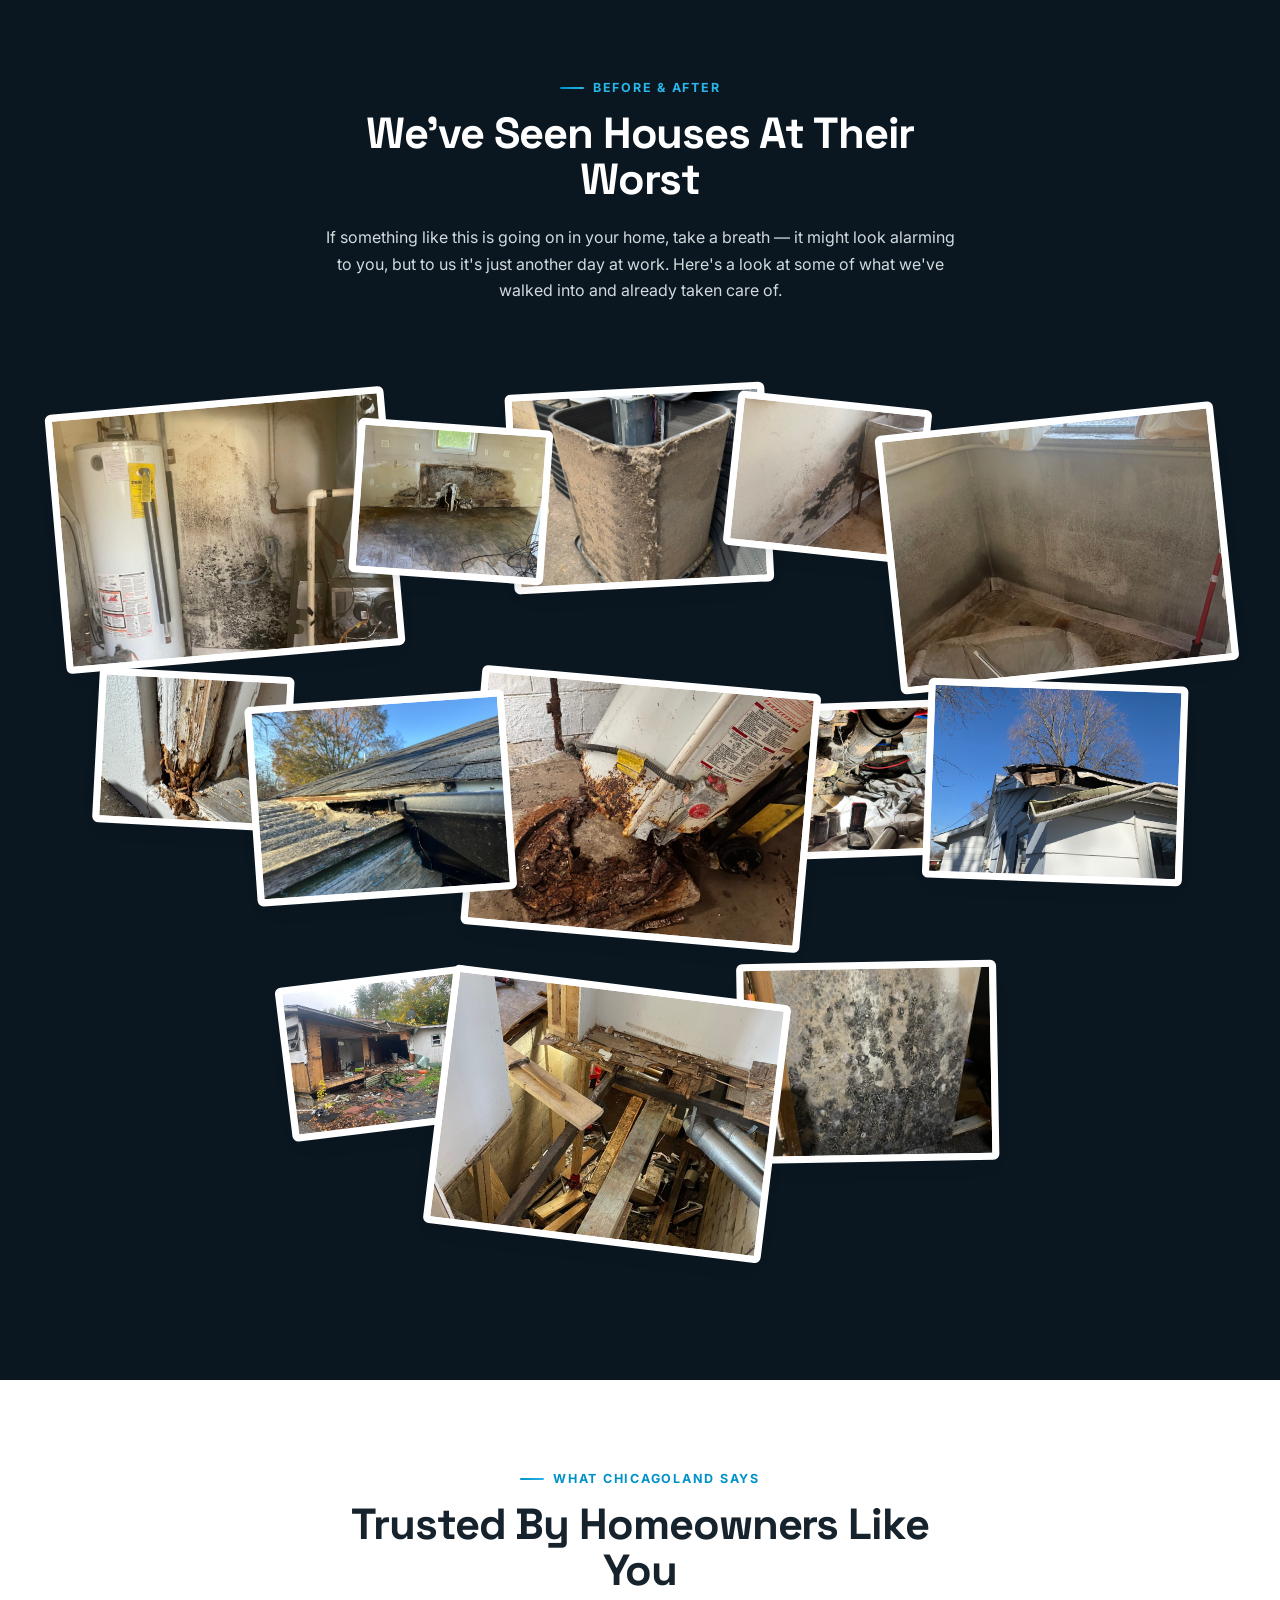
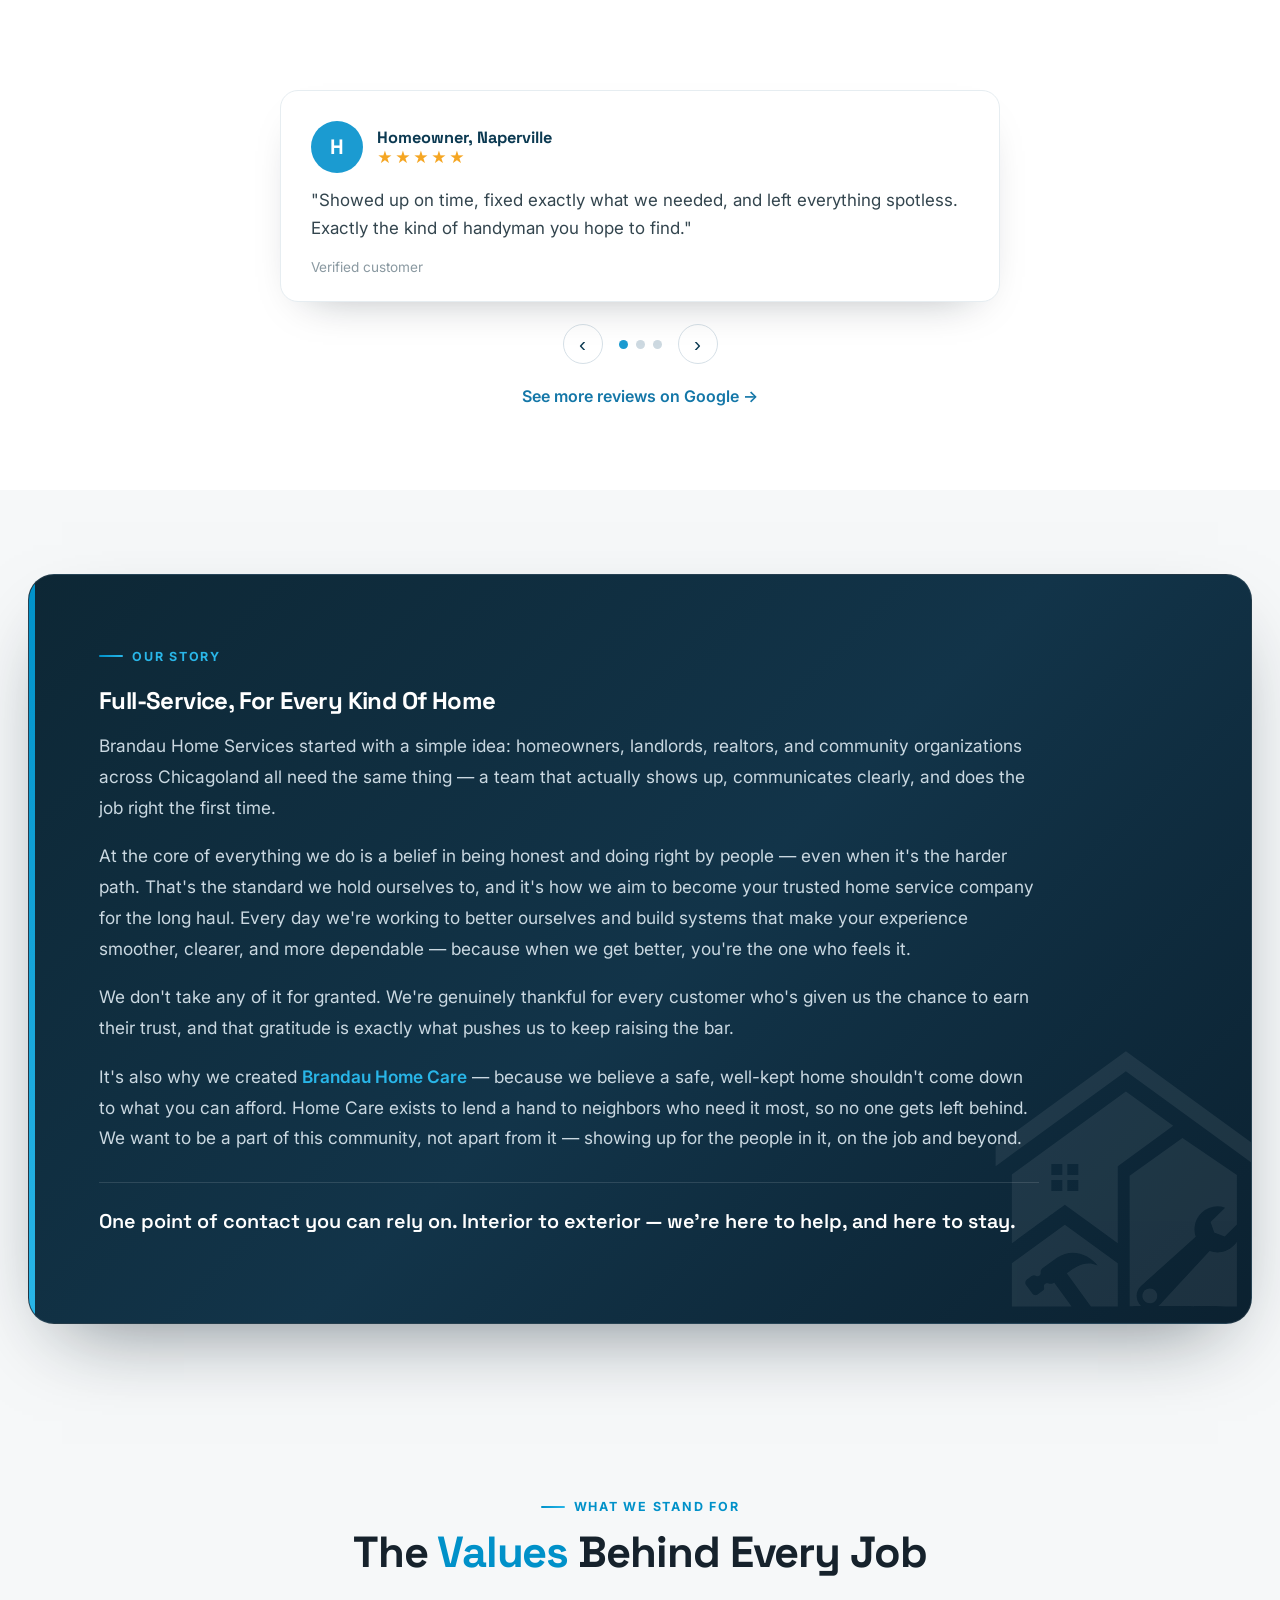
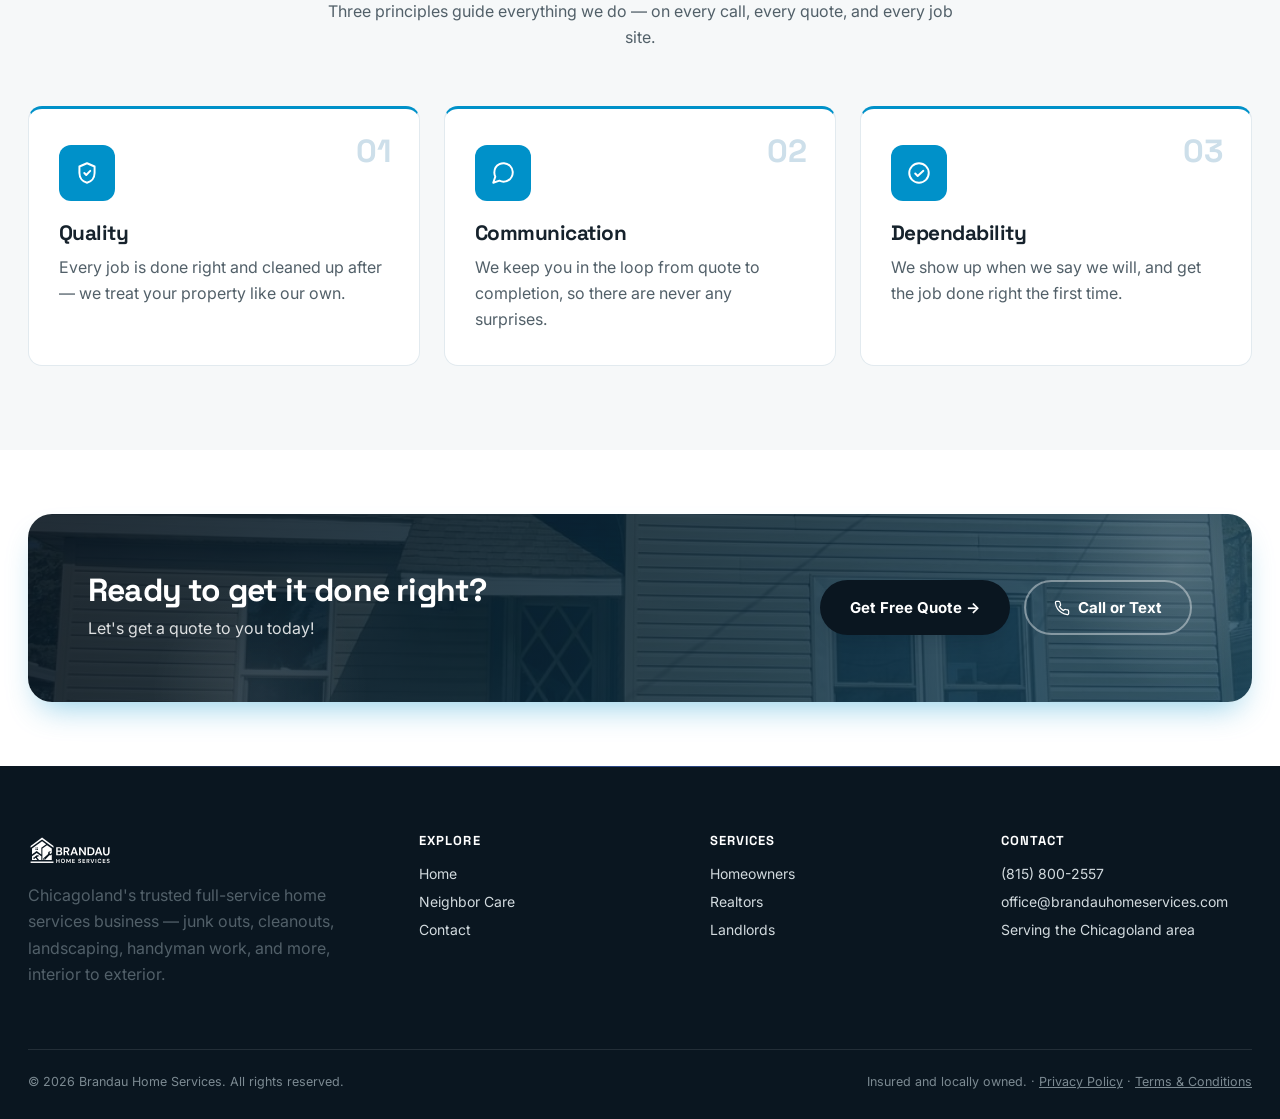
==== commit 8dd87e2e: "Add SMS terms and privacy sections for A2P 10DLC registration privacy.html: add SMS/text messaging, " ====
--- a/index.html
+++ b/index.html
@@ -699,7 +699,7 @@
     </div>
     <div class="footer-bottom">
       <span>© 2026 Brandau Home Services. All rights reserved.</span>
-      <span>Insured and locally owned. &middot; <a href="privacy.html" style="color:inherit;text-decoration:underline;">Privacy Policy</a></span>
+      <span>Insured and locally owned. &middot; <a href="privacy.html" style="color:inherit;text-decoration:underline;">Privacy Policy</a> &middot; <a href="terms.html" style="color:inherit;text-decoration:underline;">Terms &amp; Conditions</a></span>
     </div>
   </div>
 </footer>
--- a/styles.css
+++ b/styles.css
@@ -147,7 +147,7 @@
   transition: opacity .2s ease;
 }
 .brand:hover { opacity: 0.82; }
-.brand img { height: 40px; width: auto; }
+.brand img { height: 52px; width: auto; }
 .brand small { display: block; font-size: 10px; font-weight: 600; letter-spacing: 0.12em; color: var(--gray-500); }
 .nav {
   display: flex;
@@ -1823,3 +1823,17 @@
 .value-card h3 { color: var(--ink); font-size: 1.3rem; margin-bottom: 10px; }
 .value-card p { color: var(--gray-600); font-size: 1rem; line-height: 1.62; margin: 0; }
 @media (max-width: 860px) { .values-grid { grid-template-columns: 1fr; gap: 16px; } }
+
+/* Header logo: never let it get squished */
+.brand { flex-shrink: 0; }
+.brand img { flex-shrink: 0; }
+/* On phones, trim header clutter so the (bigger) logo has room.
+   Keep Snap Diagnosis (icon-only); drop the call icon (number is in the top bar)
+   and the Get Free Quote button (Contact is in the menu + quote forms on-page). */
+@media (max-width: 600px) {
+  .brand img { height: 58px; }
+  .header-phone { display: none; }
+  .header-cta .btn-primary { display: none; }
+  .header-snap span { display: none; }
+  .header-snap { padding: 9px; }
+}
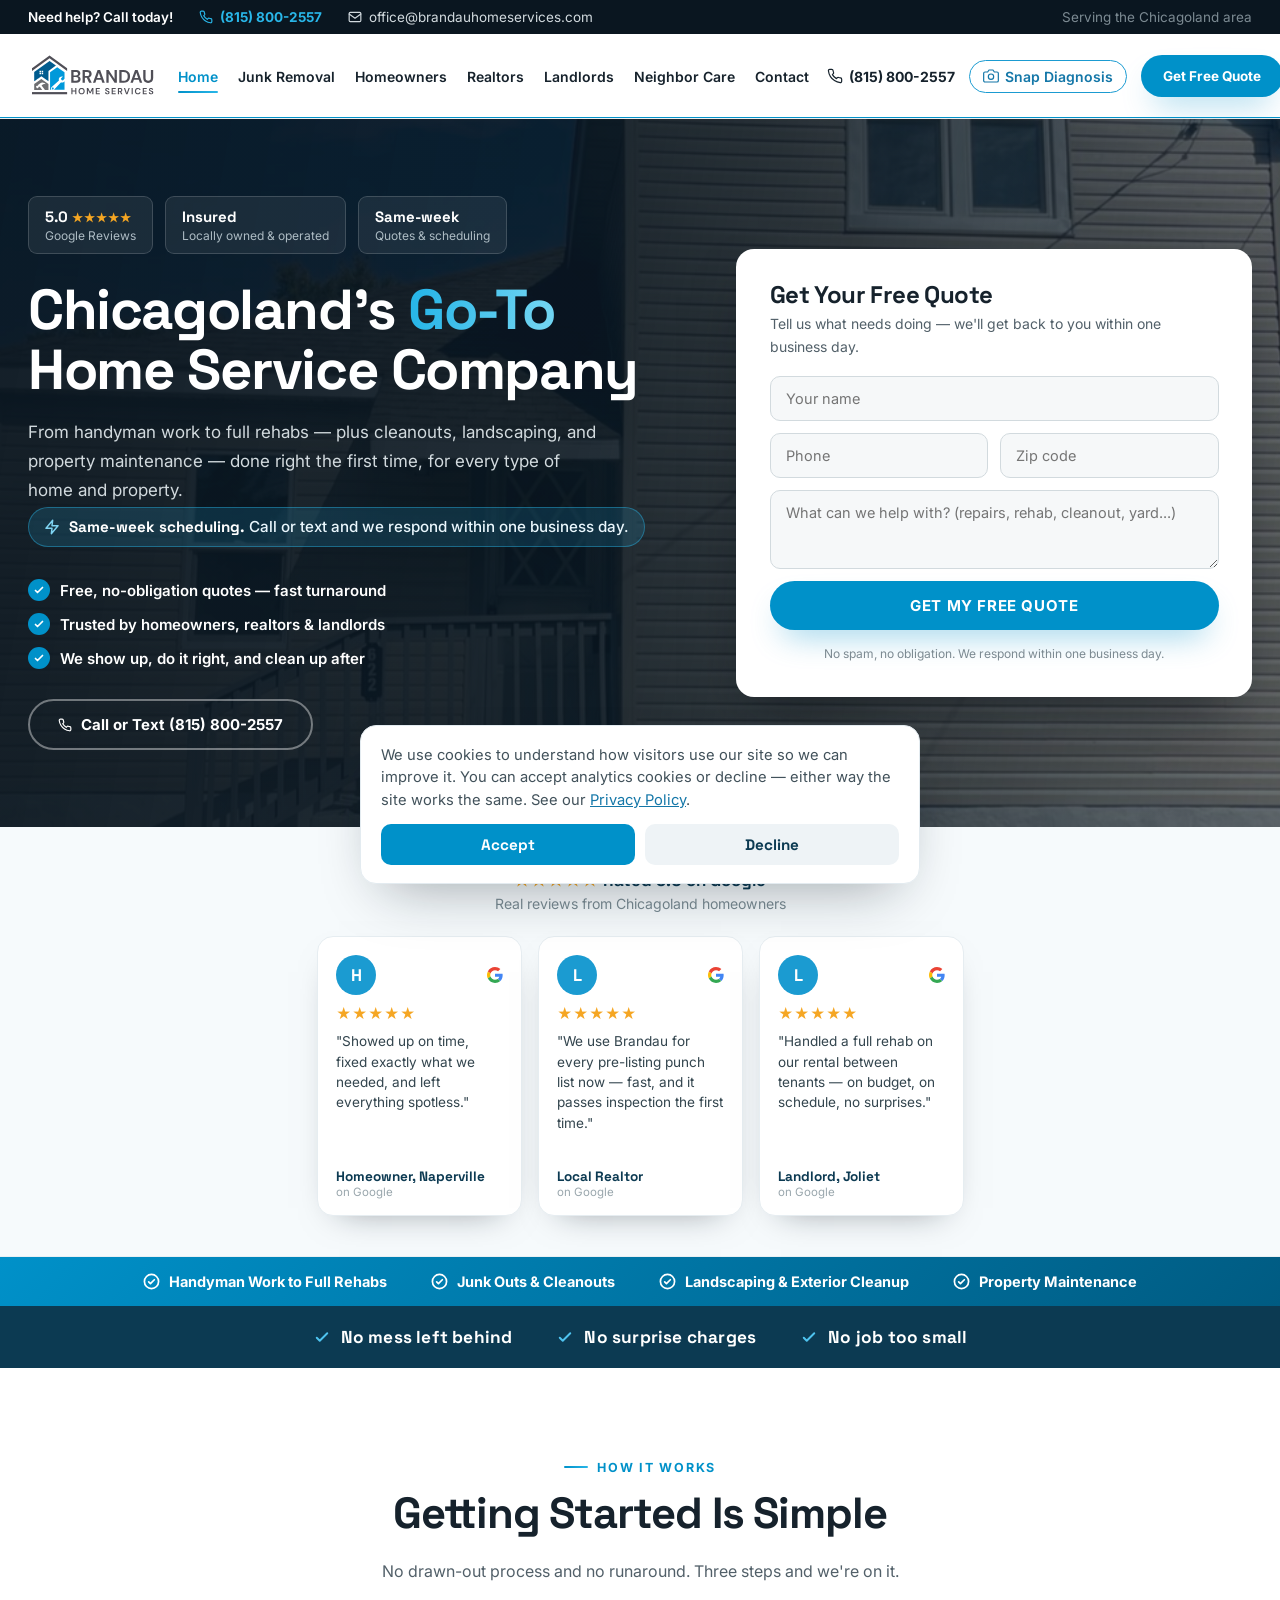
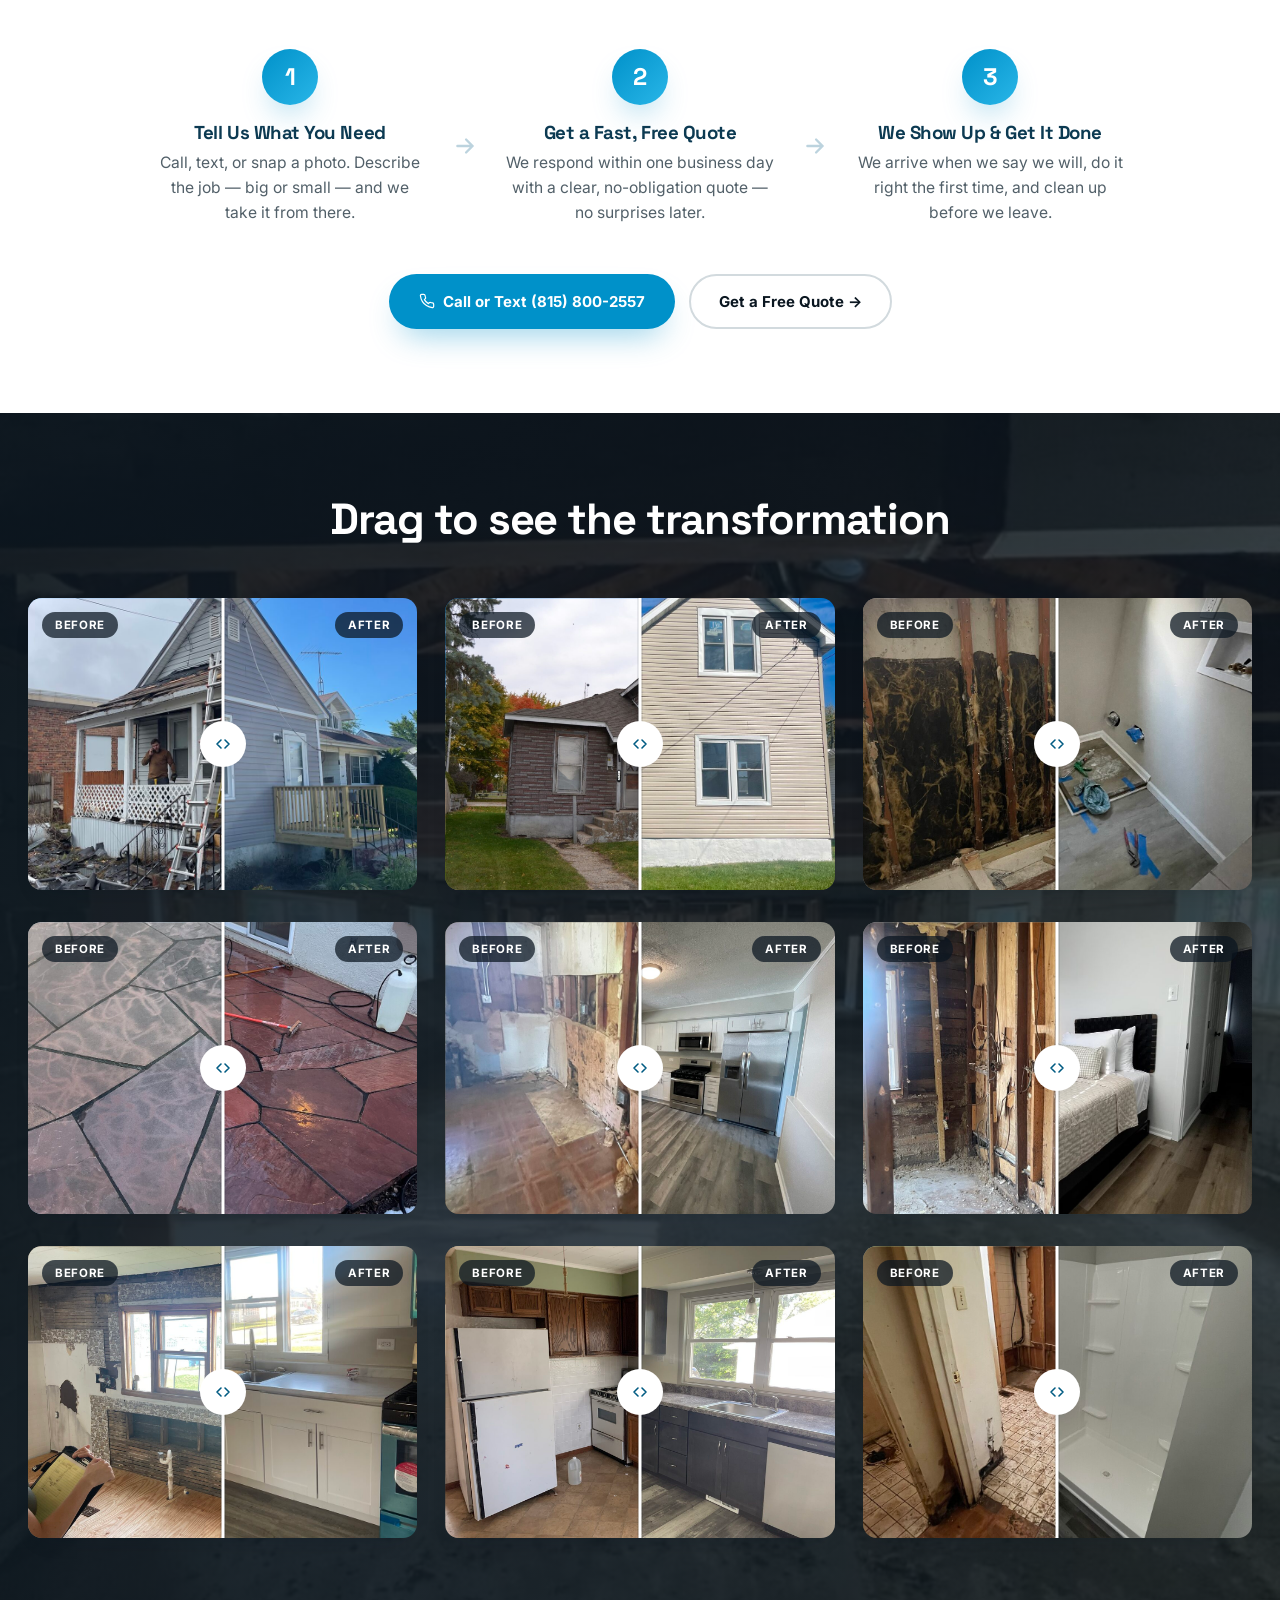
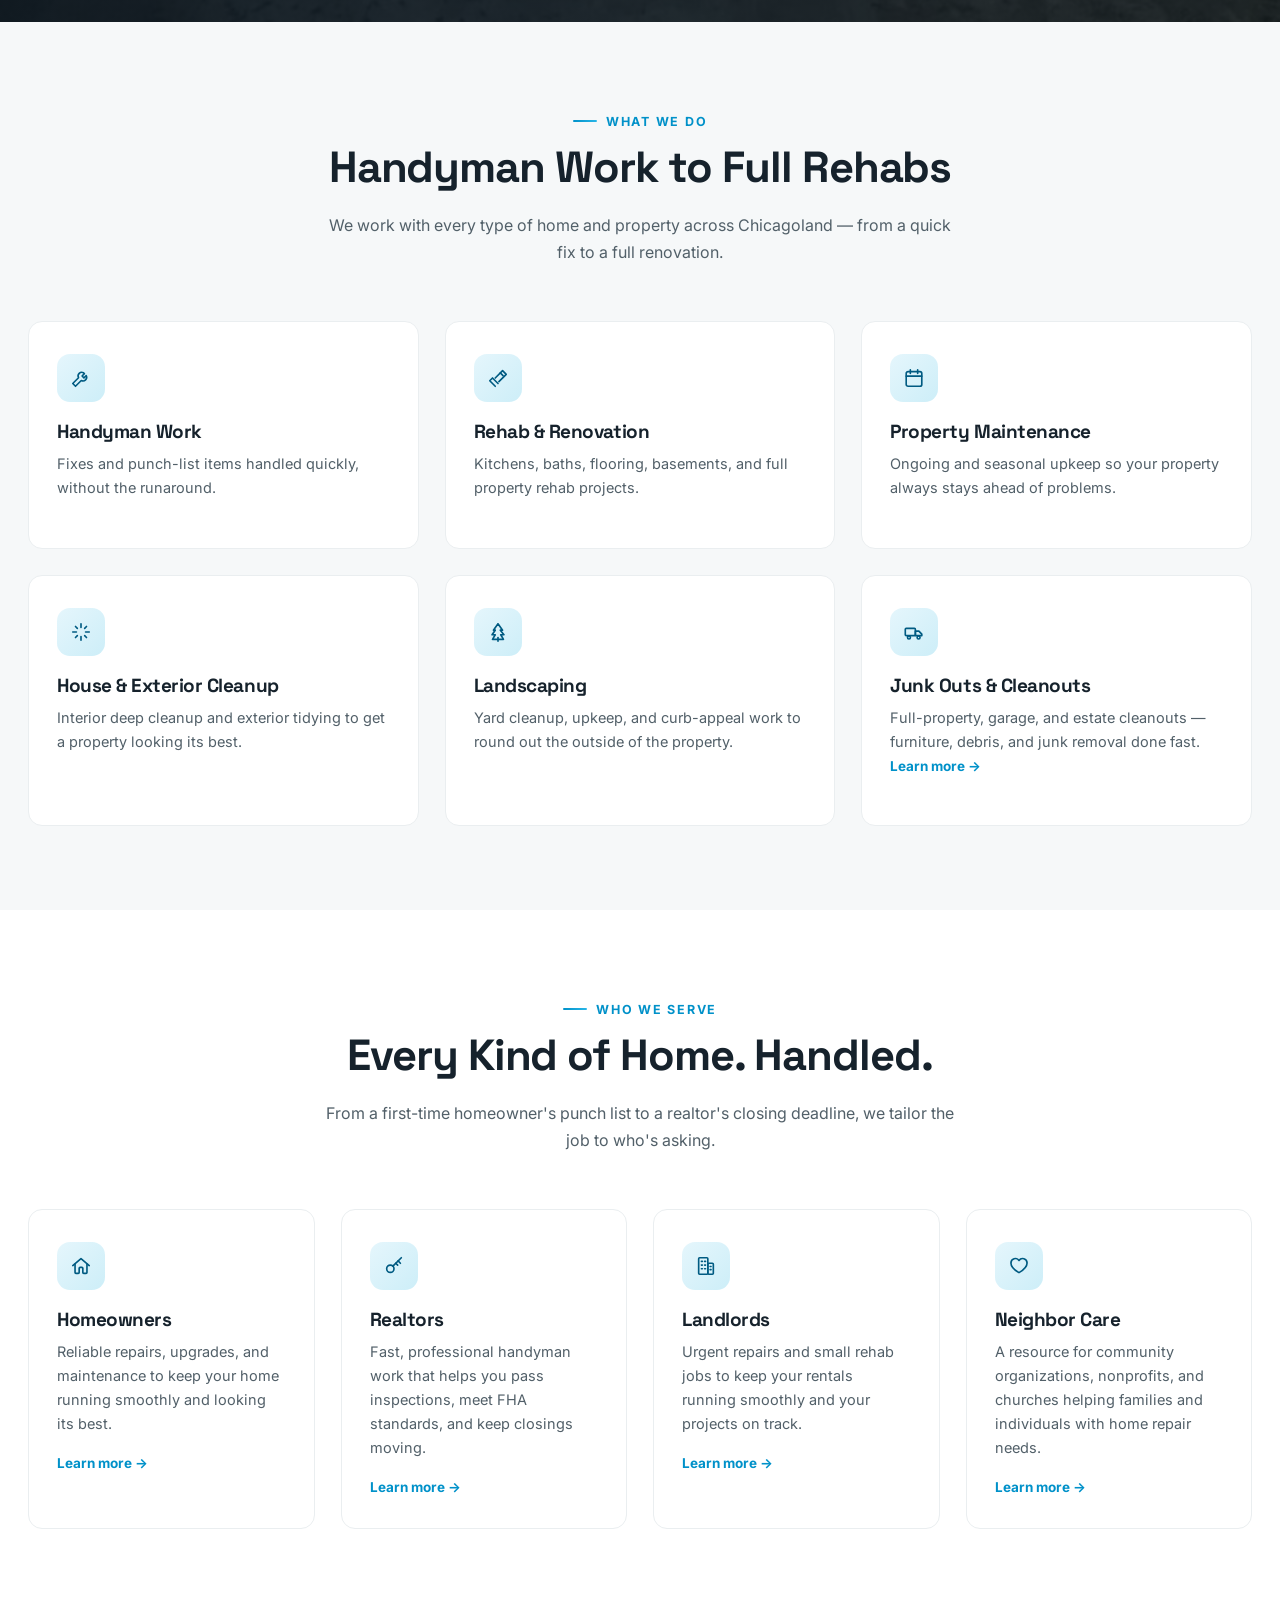
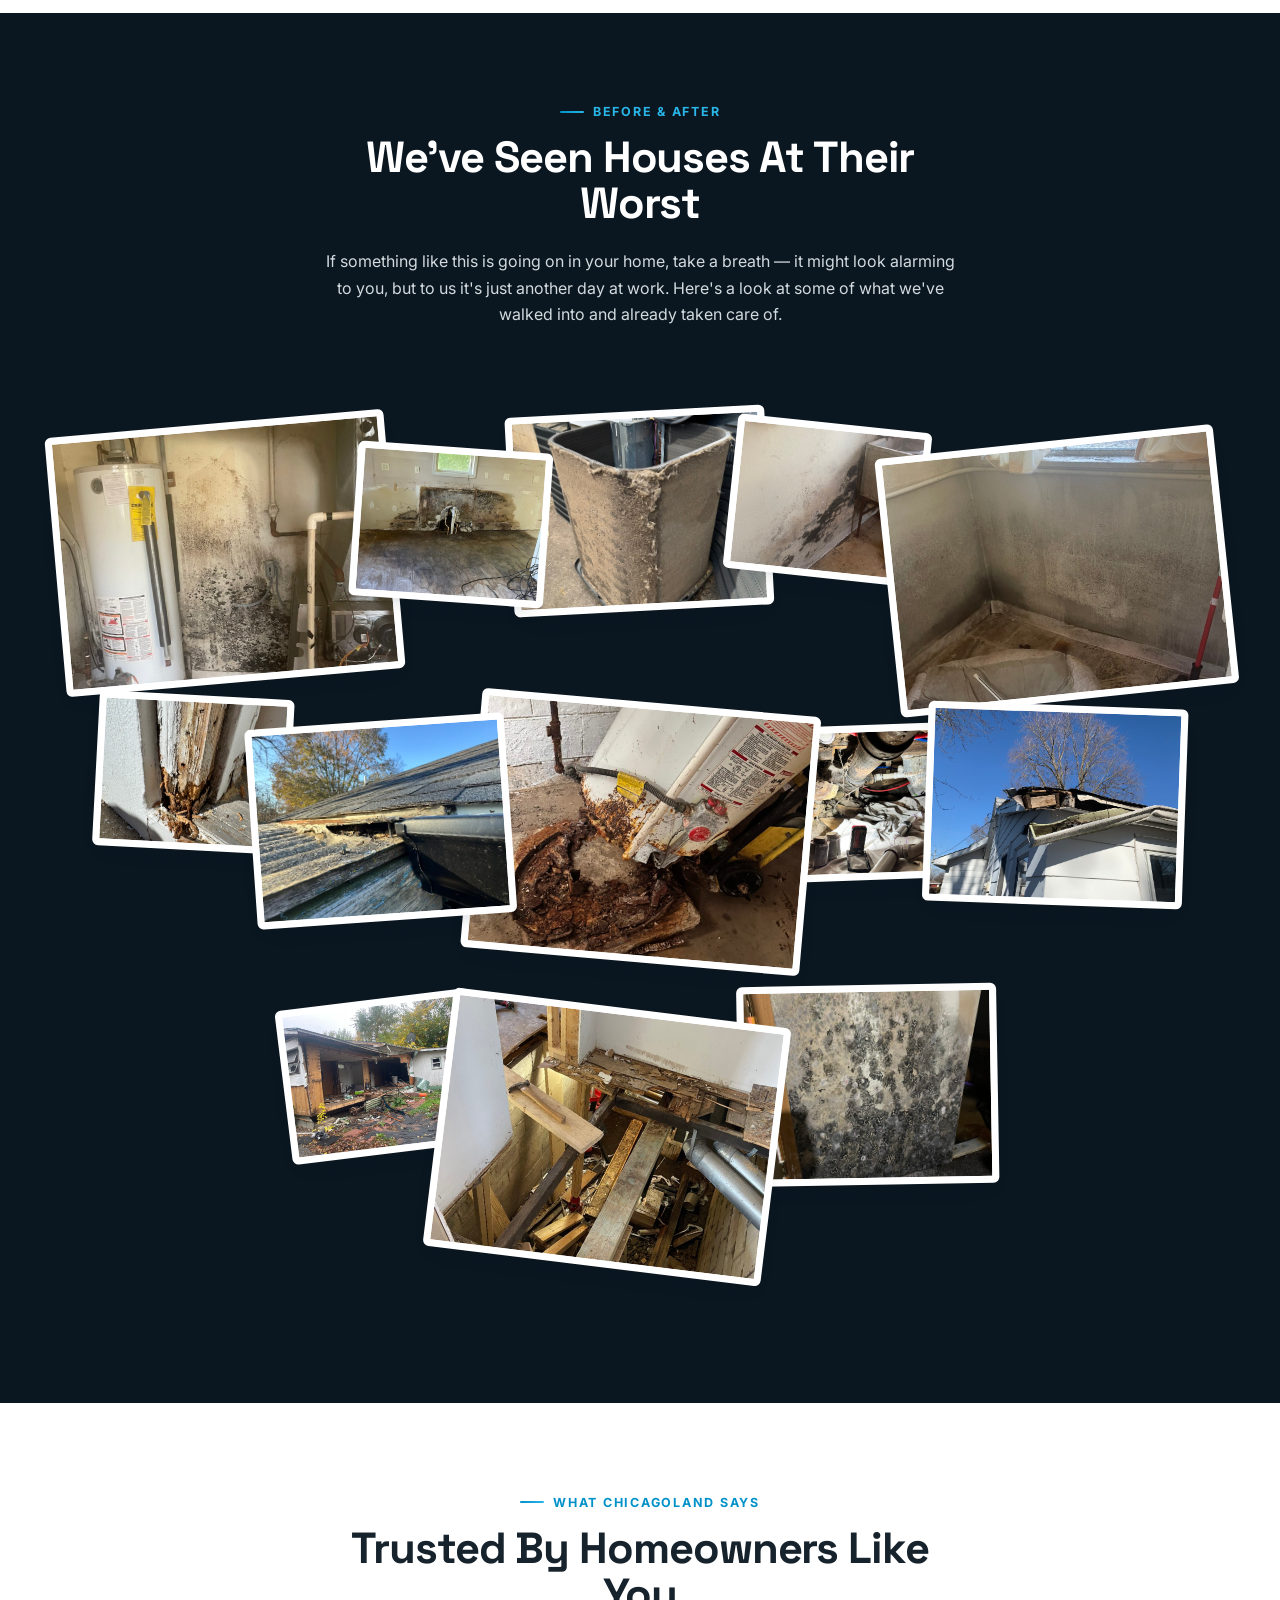
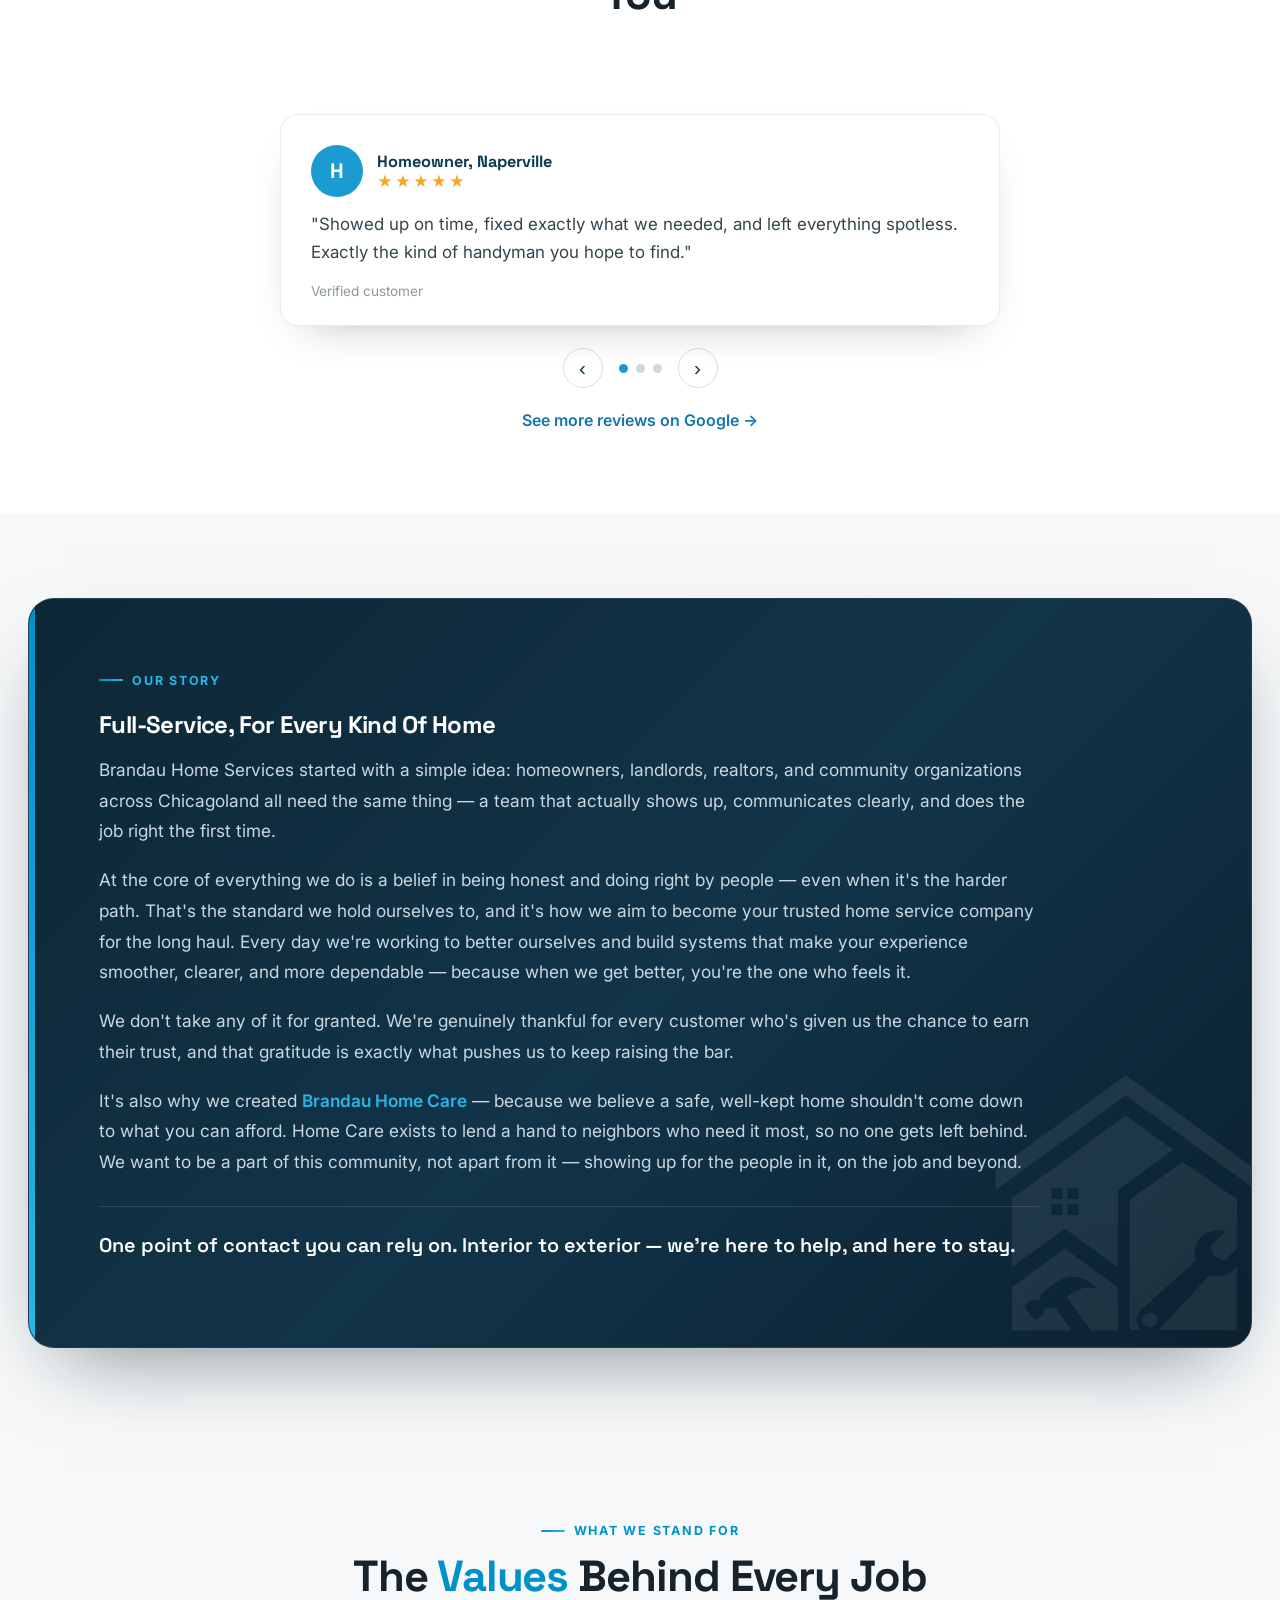
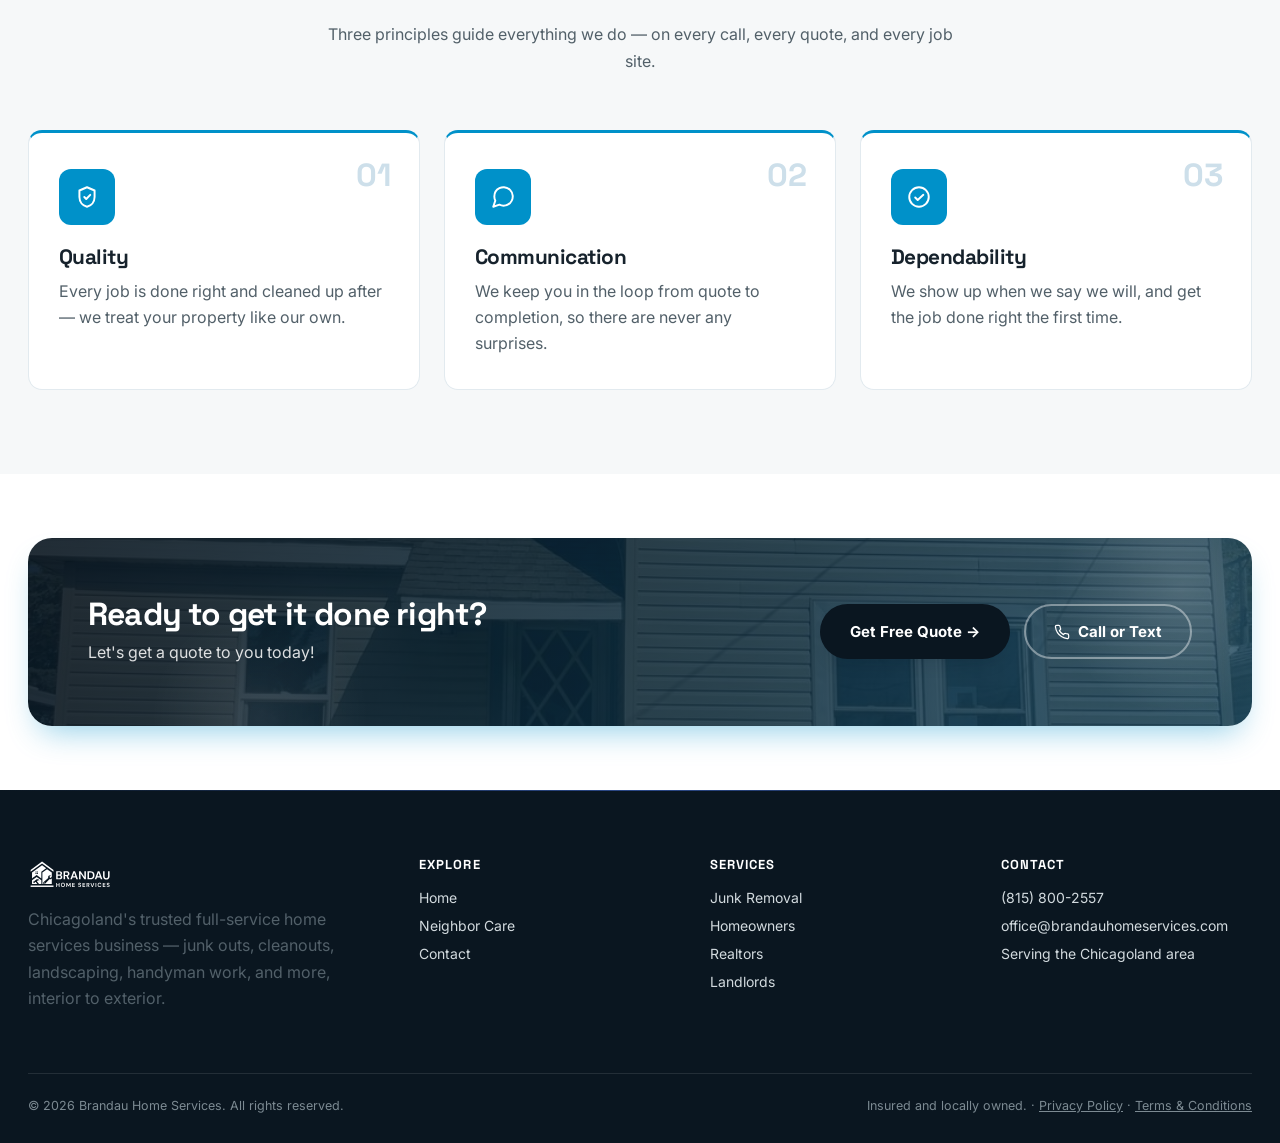
==== commit 9f65fc7e: "Update index.html" ====
--- a/index.html
+++ b/index.html
@@ -71,6 +71,7 @@
     </a>
     <nav class="nav">
       <a href="index.html" class="active">Home</a>
+      <a href="junk-removal.html">Junk Removal</a>
       <a href="homeowners.html">Homeowners</a>
       <a href="realtors.html">Realtors</a>
       <a href="landlords.html">Landlords</a>
@@ -417,7 +418,7 @@
       <div class="card">
         <div class="icon-box"><svg width="22" height="22" viewBox="0 0 24 24" fill="none" stroke="currentColor" stroke-width="1.8" stroke-linecap="round" stroke-linejoin="round" style="flex:none"><rect x="2.5" y="8" width="11" height="8" rx="1"/><path d="M13.5 11h3.8L20.5 14.3V16h-7z"/><circle cx="6.5" cy="18" r="1.6"/><circle cx="17" cy="18" r="1.6"/></svg></div>
         <h3>Junk Outs &amp; Cleanouts</h3>
-        <p>Full-property, garage, and estate cleanouts — furniture, debris, and junk removal done fast.</p>
+        <p>Full-property, garage, and estate cleanouts — furniture, debris, and junk removal done fast. <a href="junk-removal.html">Learn more →</a></p>
       </div>
     </div>
   </div>
@@ -683,6 +684,7 @@
       <div>
         <h4>Services</h4>
         <ul>
+          <li><a href="junk-removal.html">Junk Removal</a></li>
           <li><a href="homeowners.html">Homeowners</a></li>
           <li><a href="realtors.html">Realtors</a></li>
           <li><a href="landlords.html">Landlords</a></li>
